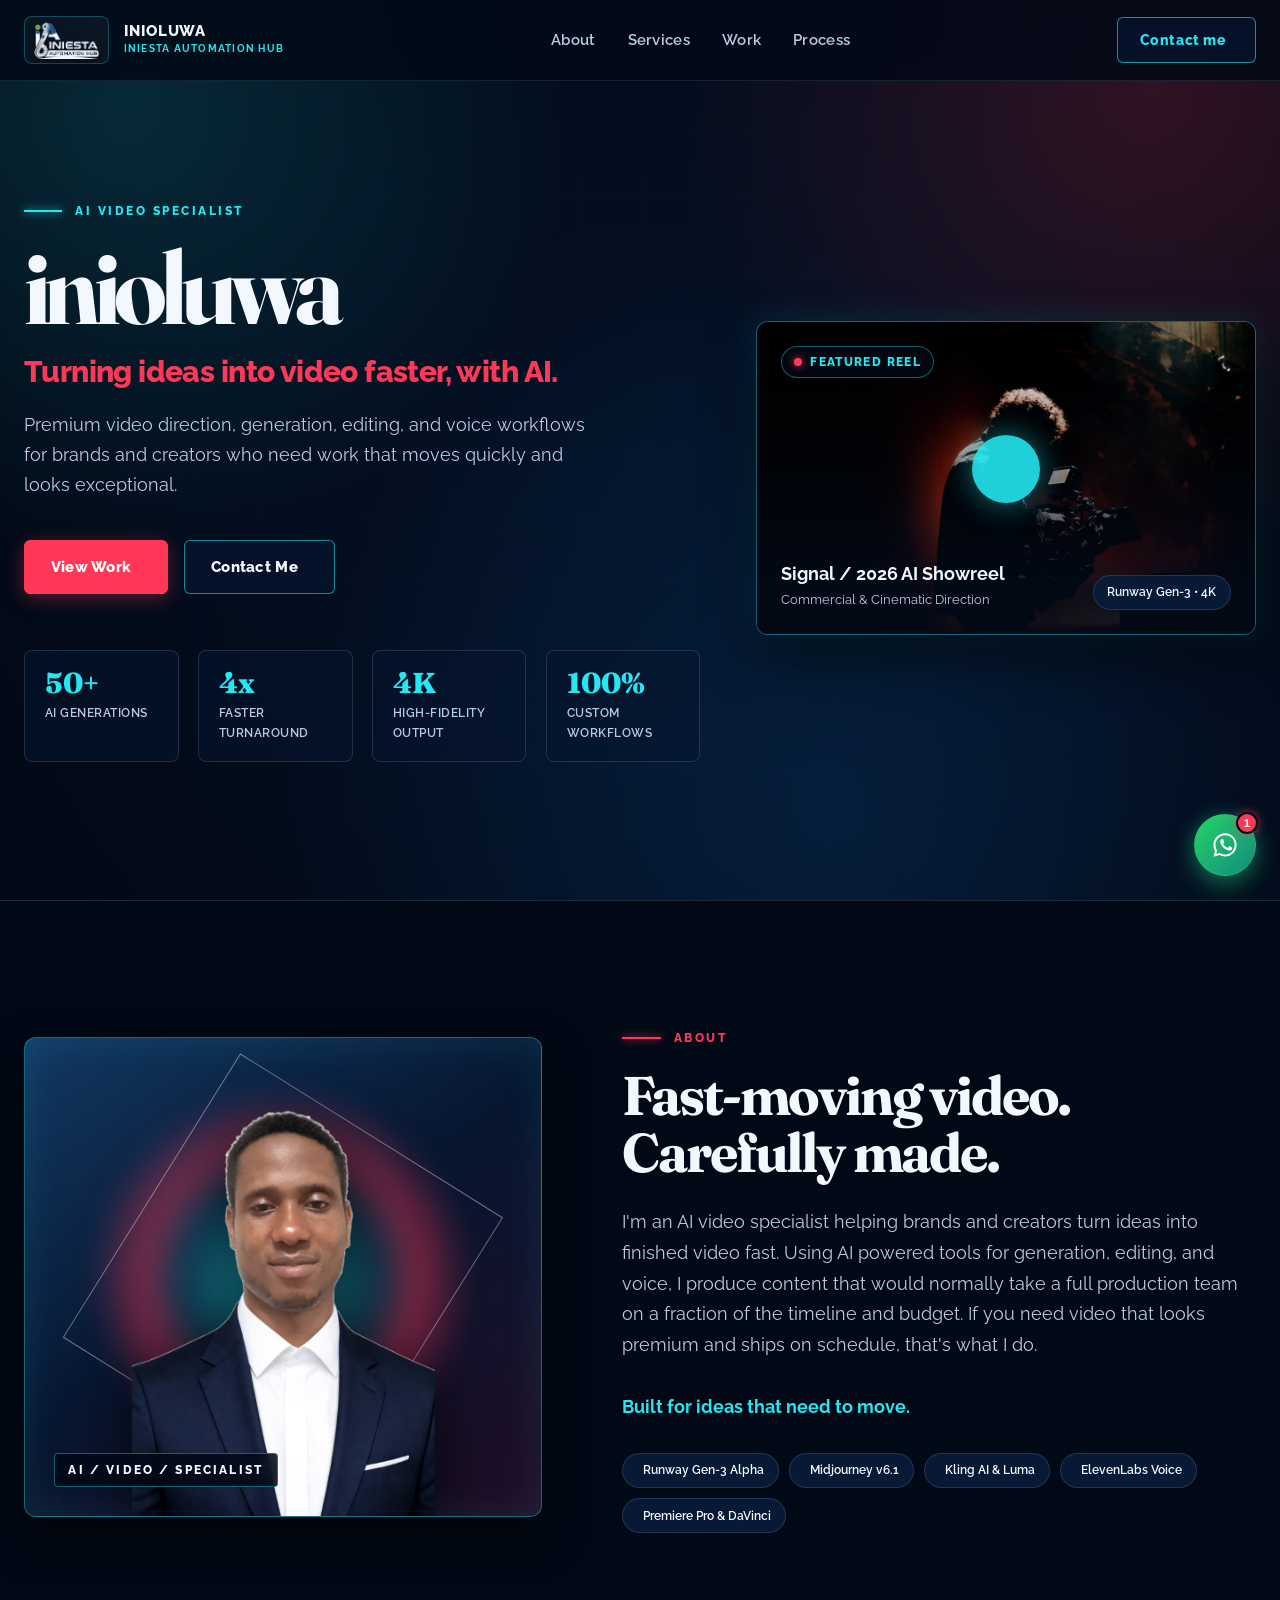
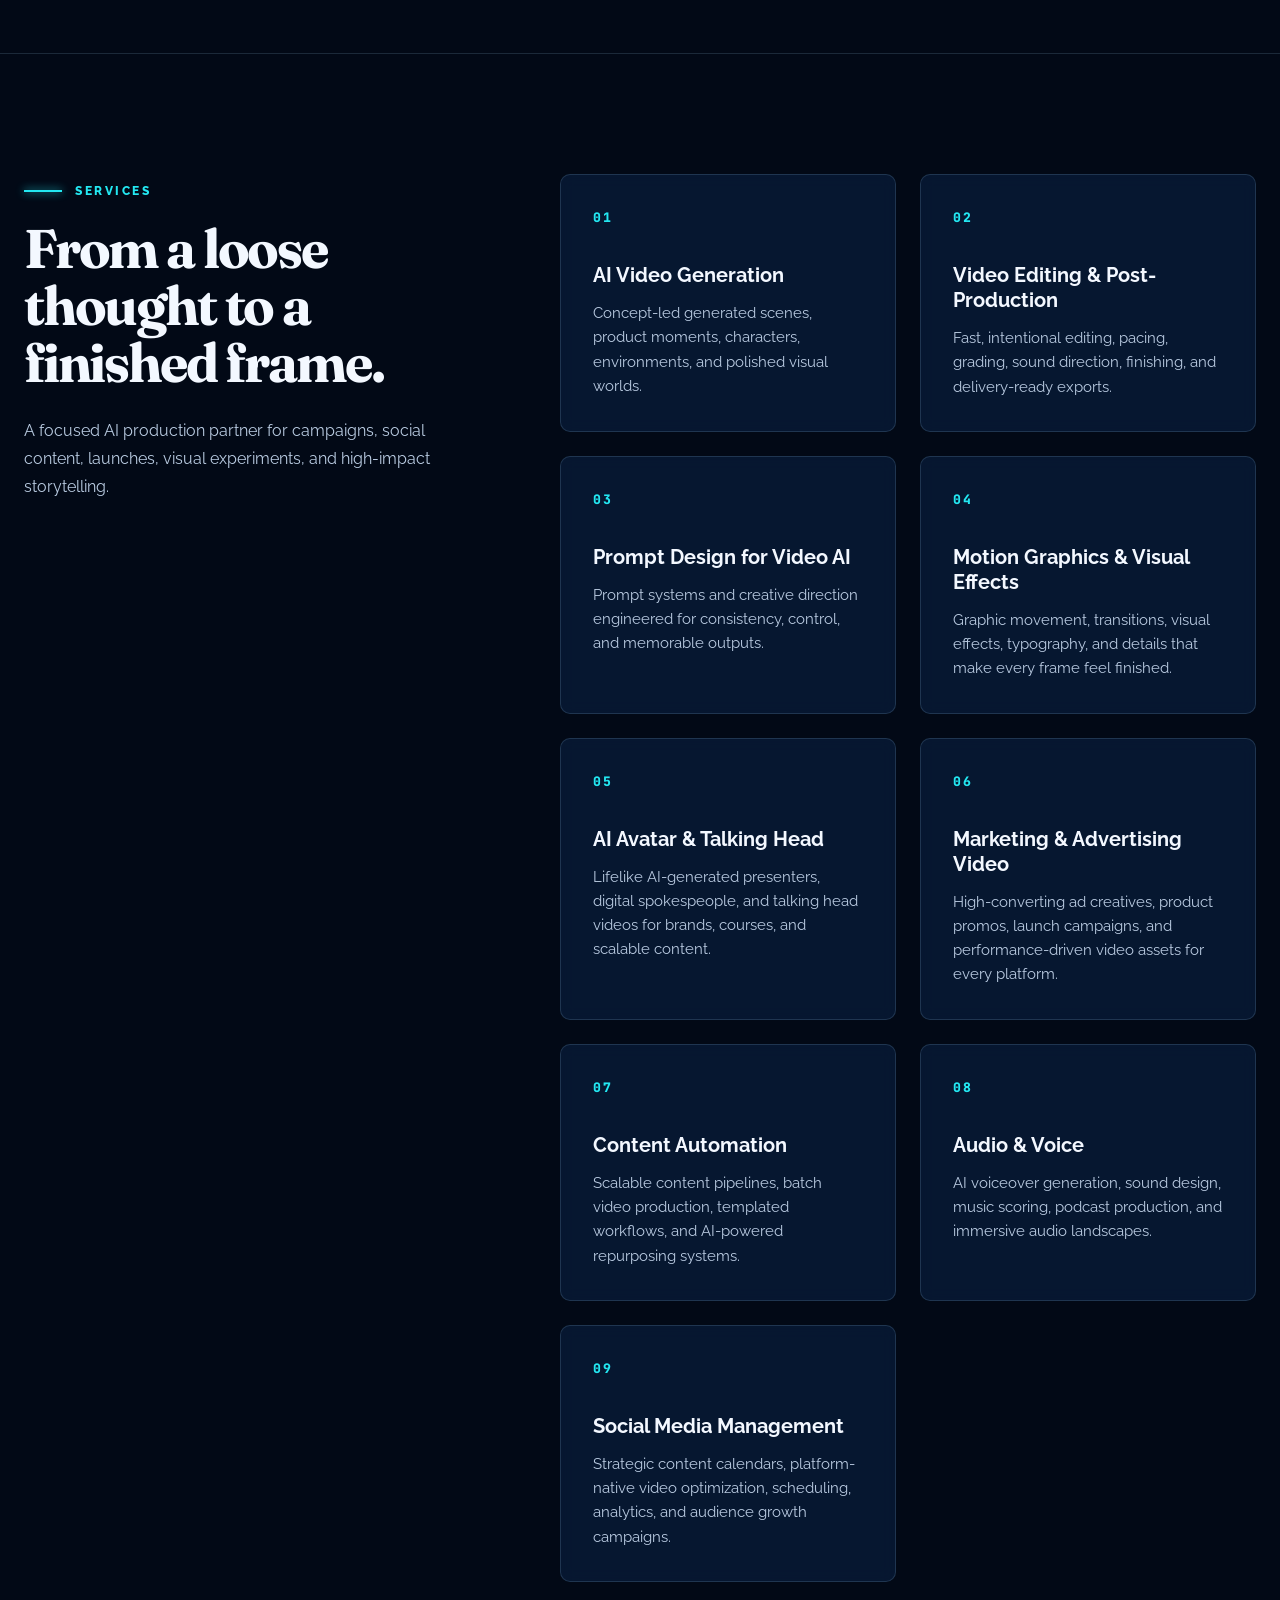
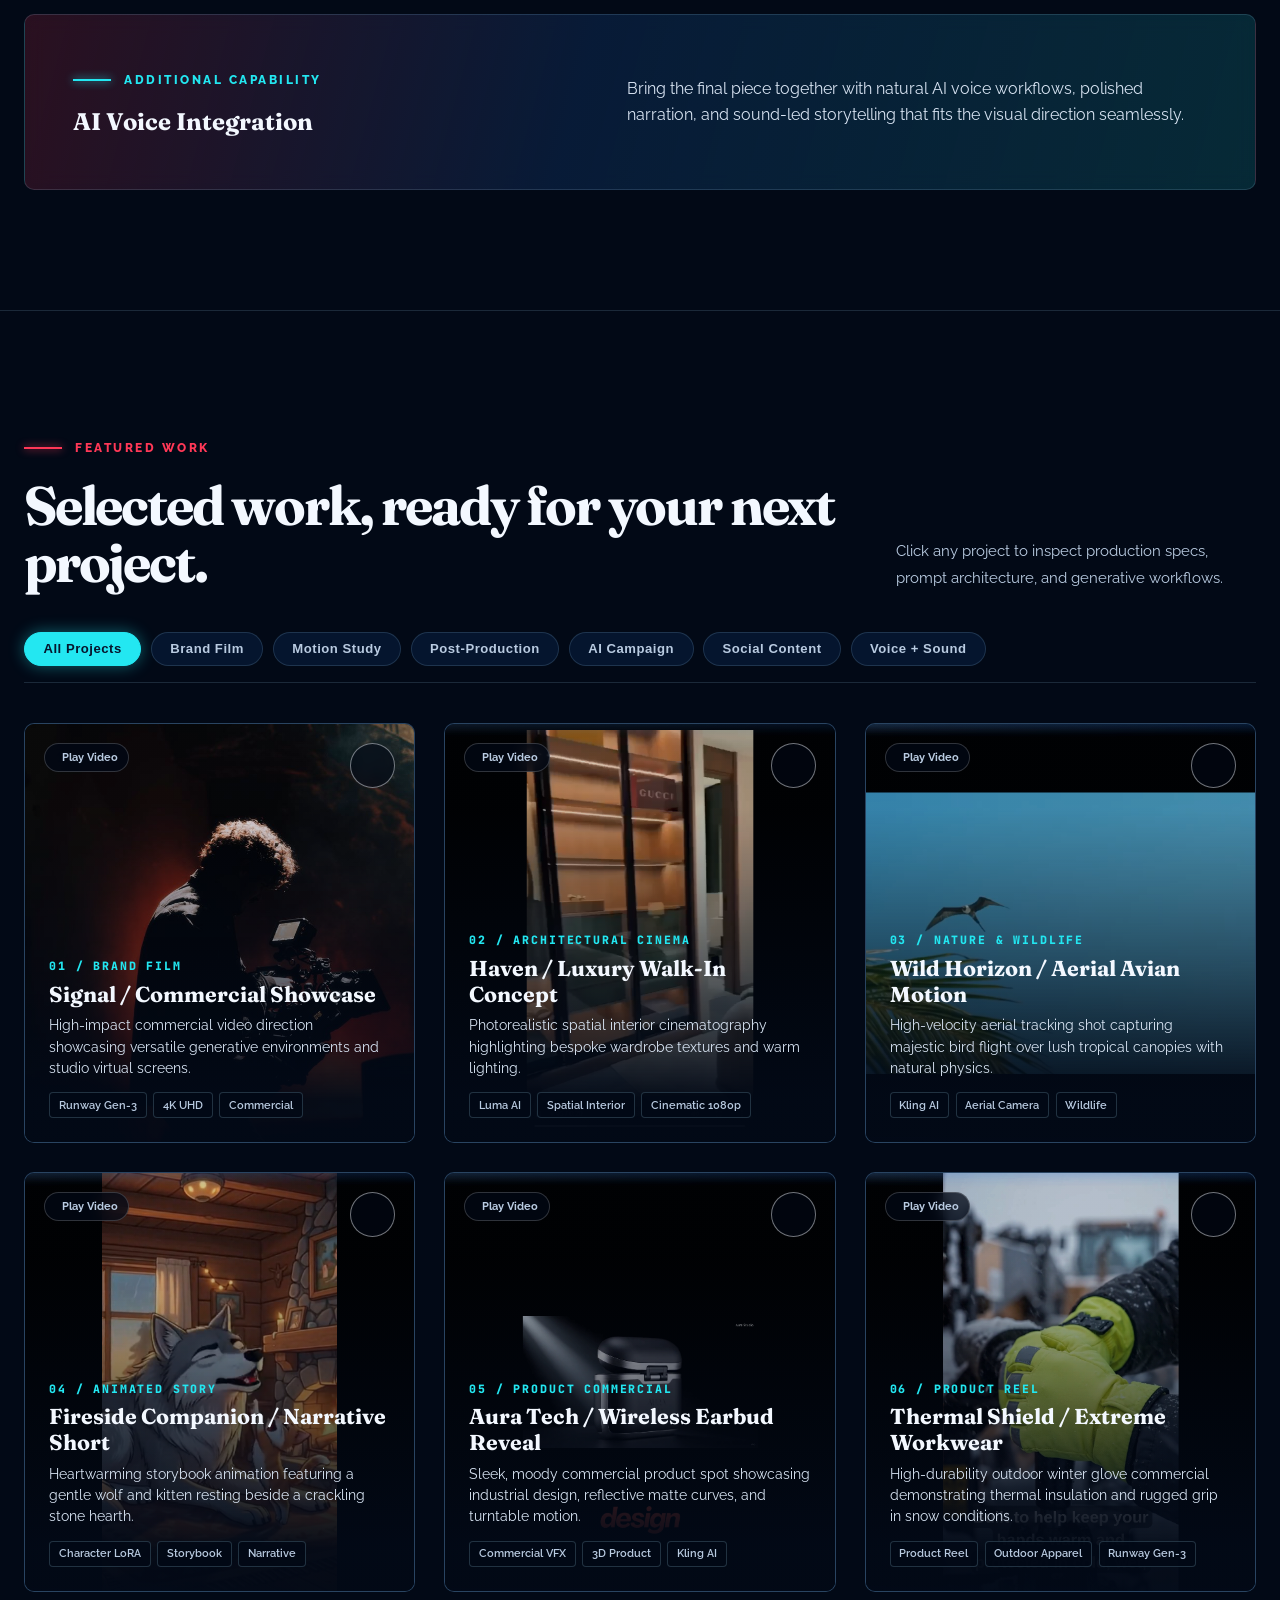
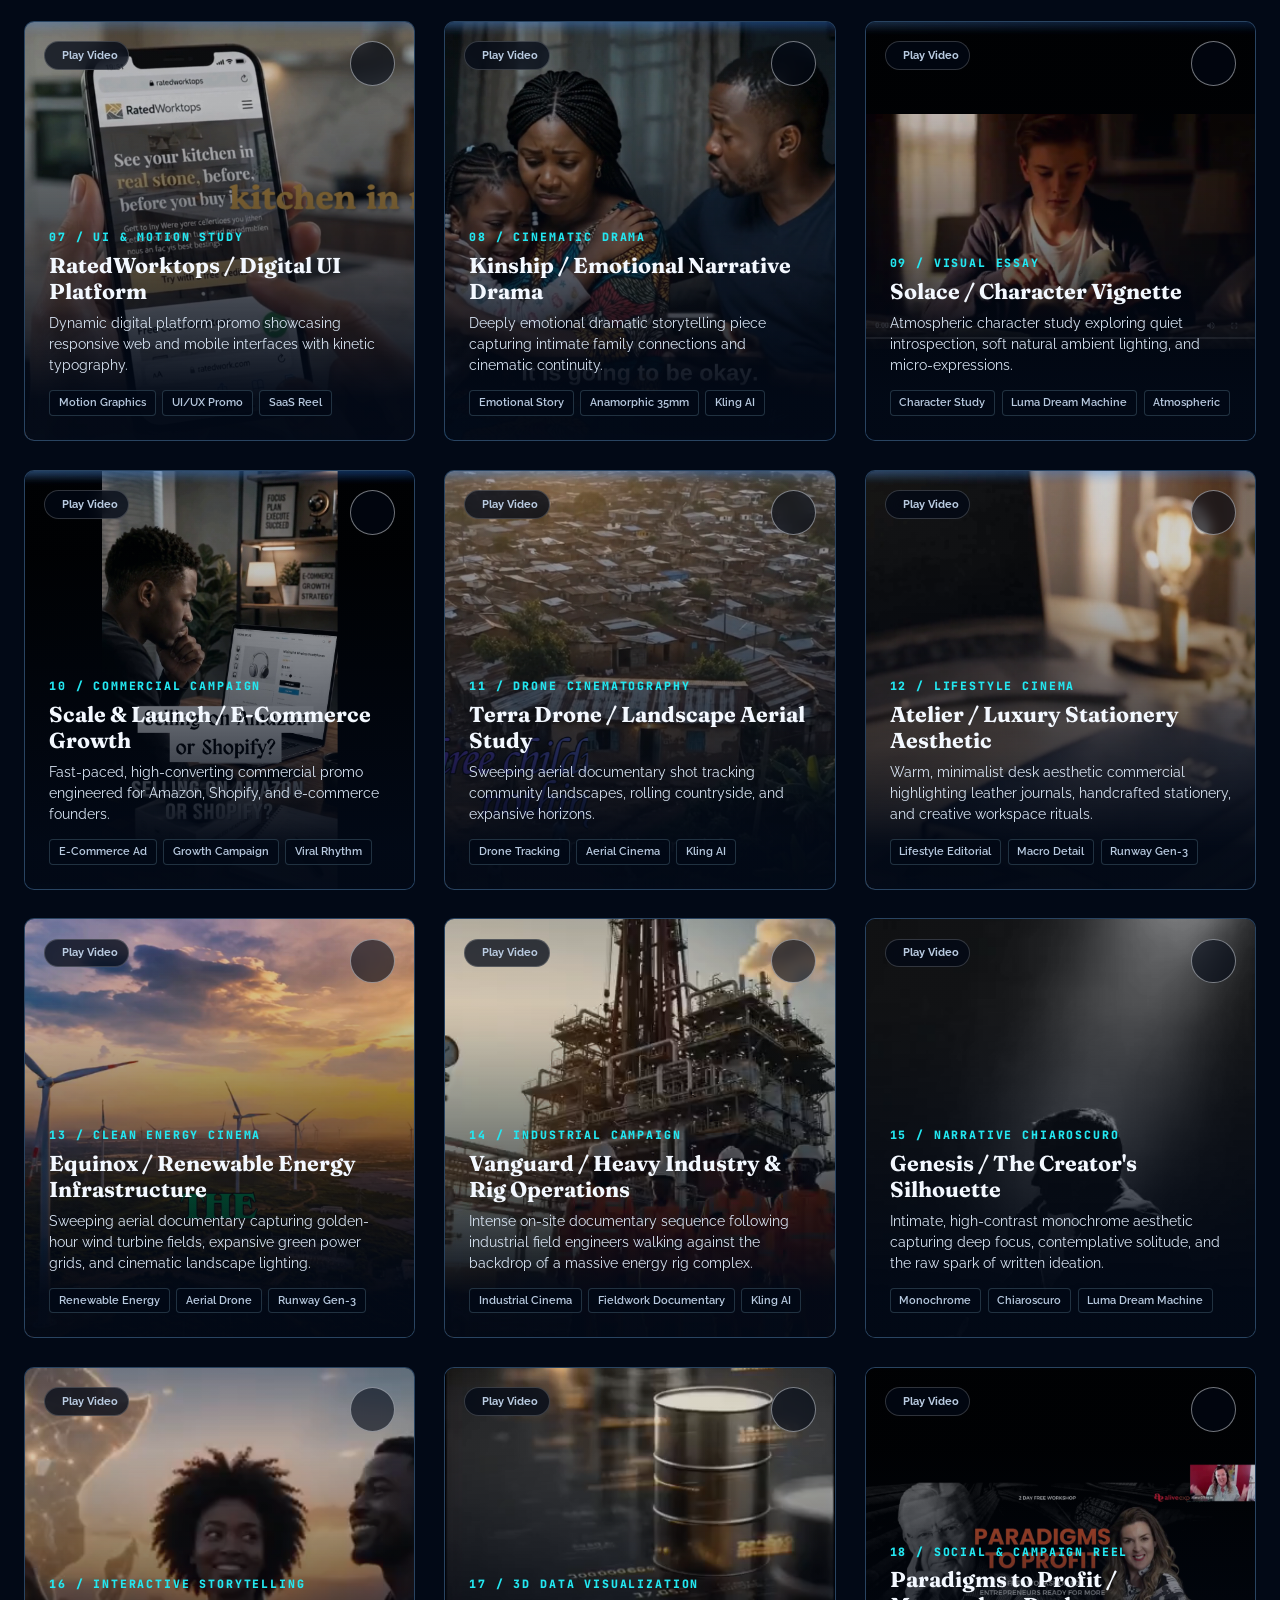
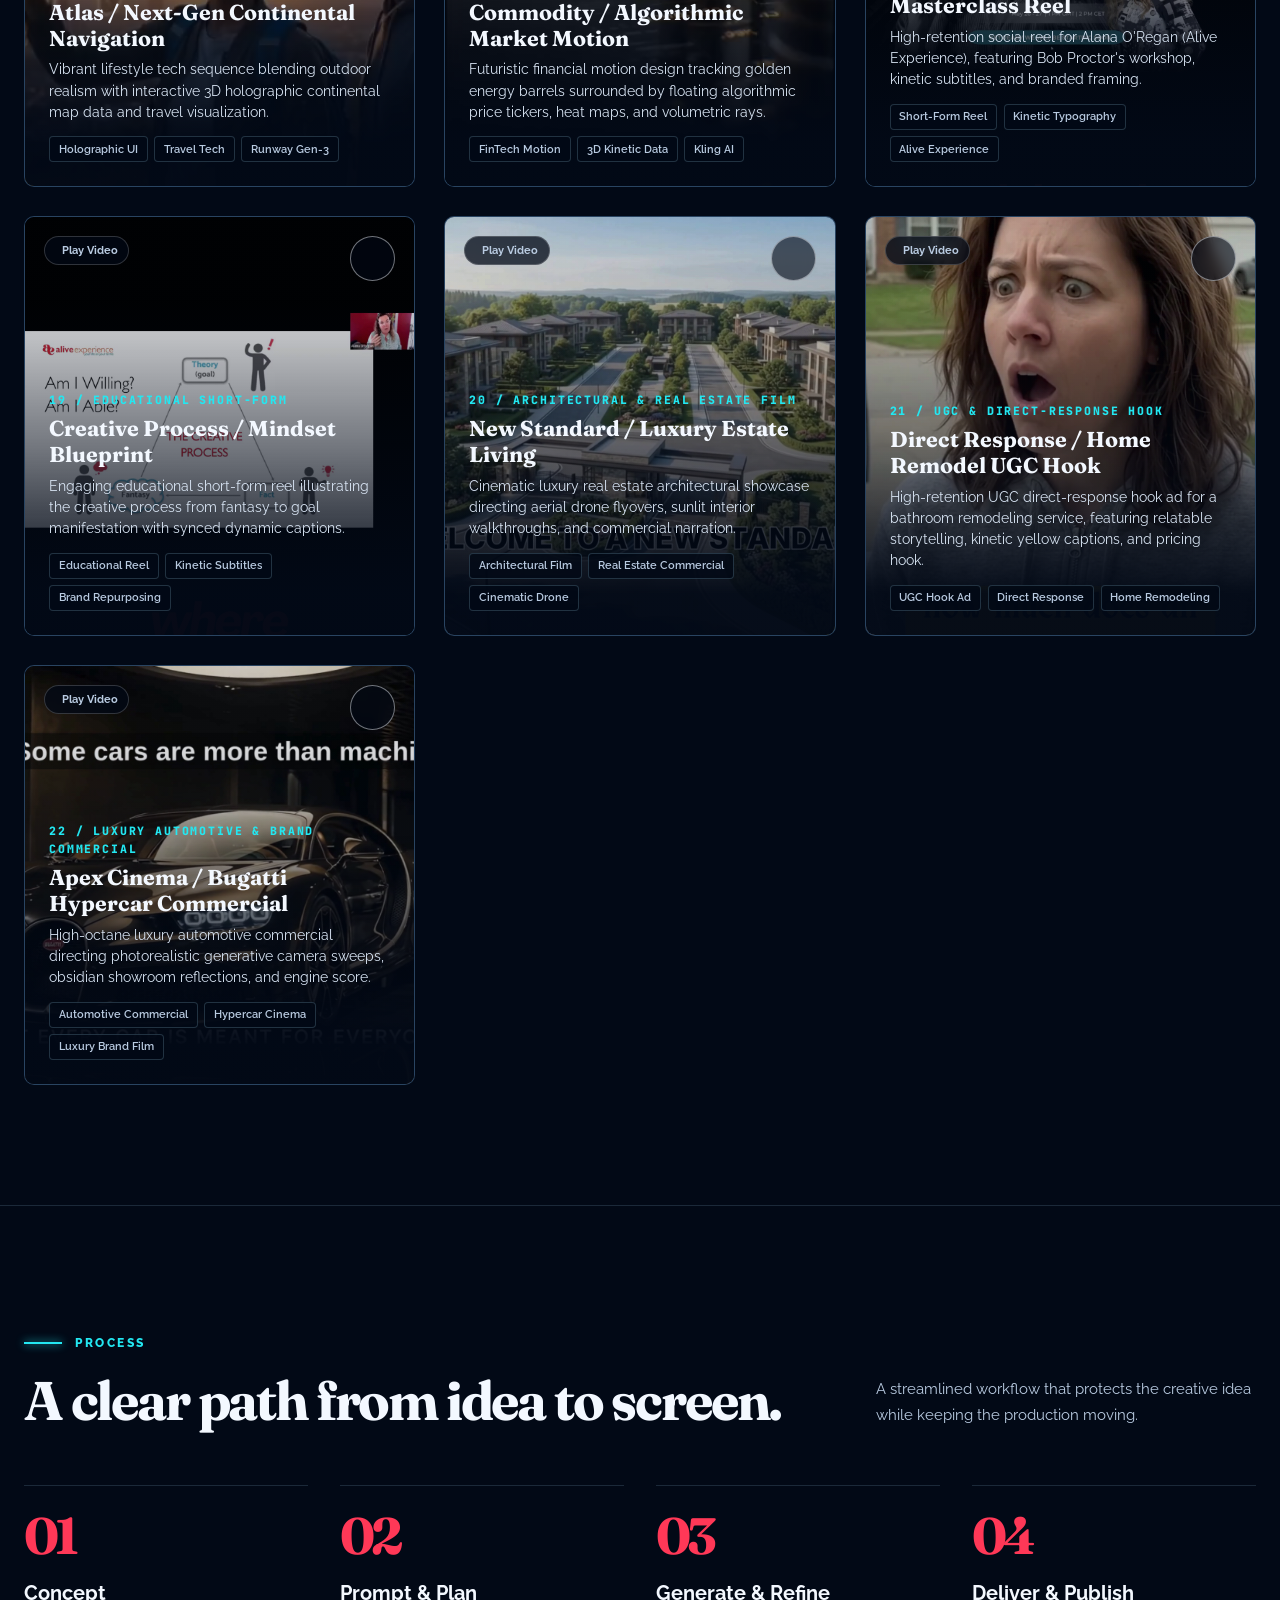
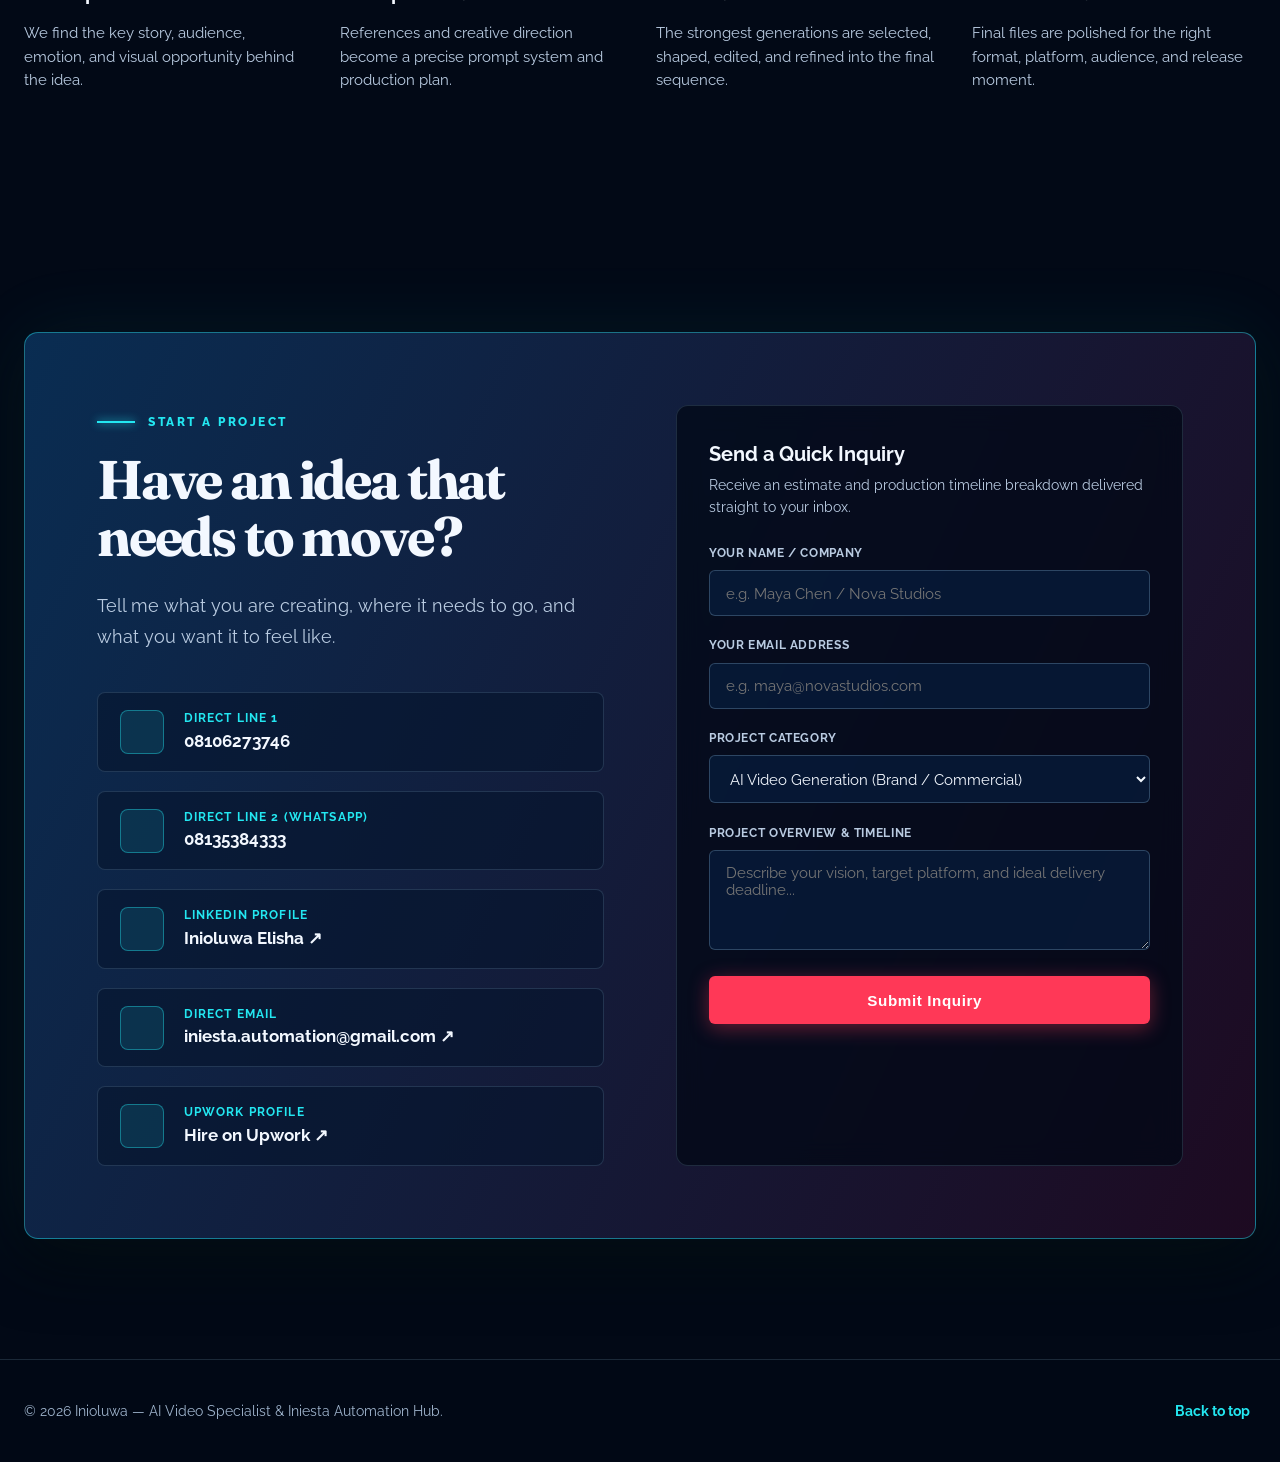
==== index.html @ bdbab6a9 "Add Project 22 Apex Cinema Bugatti hypercar commercial video and thumbnail" ====
<!DOCTYPE html>
<html lang="en">
<head>
  <meta charset="UTF-8">
  <meta name="viewport" content="width=device-width, initial-scale=1.0">
  
  <!-- SEO & Social Meta Tags -->
  <title>Inioluwa — AI Video Specialist | Iniesta Automation Hub</title>
  <meta name="description" content="Turning ideas into video faster, with AI. Premium video direction, generation, editing, and voice workflows for brands and creators.">
  <meta property="og:title" content="Inioluwa — AI Video Specialist">
  <meta property="og:description" content="Turning ideas into video faster, with AI. Premium video direction, generation, editing, and voice workflows.">
  <meta property="og:type" content="website">
  <meta property="og:url" content="https://inioluwa-portfolio-self.vercel.app/">
  <link rel="canonical" href="https://inioluwa-portfolio-self.vercel.app/">
  
  <!-- Fonts -->
  <link rel="preconnect" href="https://fonts.googleapis.com">
  <link rel="preconnect" href="https://fonts.gstatic.com" crossorigin>
  <link href="https://fonts.googleapis.com/css2?family=Fraunces:opsz,wght@9..144,600;9..144,700;9..144,900&family=Raleway:wght@400;500;600;700;800;900&family=JetBrains+Mono:wght@400;600;700&display=swap" rel="stylesheet">
  
  <!-- Lucide Icons -->
  <script src="https://cdn.jsdelivr.net/npm/lucide@0.263.0/dist/umd/lucide.min.js"></script>
  
  <!-- Core Stylesheet -->
  <link rel="stylesheet" href="css/style.css">
</head>
<body>
  <div class="app-wrapper">
    
    <!-- Top Navigation -->
    <header class="site-nav">
      <div class="site-width nav-container">
        <a class="brand-lockup" href="#top" aria-label="Inioluwa — Home">
          <div class="logo-wrapper">
            <img src="assets/logo_dark_mode.png" alt="Iniesta Automation Hub Logo" class="nav-logo-img">
          </div>
          <div class="brand-meta">
            <span class="brand-name">INIOLUWA</span>
            <span class="brand-badge">Iniesta Automation Hub</span>
          </div>
        </a>

        <!-- Desktop Links -->
        <nav class="nav-links-desktop" aria-label="Desktop Navigation">
          <a class="nav-link" href="#about">About</a>
          <a class="nav-link" href="#services">Services</a>
          <a class="nav-link" href="#work">Work</a>
          <a class="nav-link" href="#process">Process</a>
        </nav>

        <!-- Nav CTA & Mobile Menu Toggle -->
        <div class="nav-actions">
          <a class="nav-btn" href="#contact">
            <span>Contact me</span>
            <i data-lucide="arrow-right" class="w-4 h-4"></i>
          </a>
          <button class="mobile-menu-toggle" id="mobileMenuToggle" aria-label="Toggle navigation menu" aria-expanded="false">
            <i data-lucide="menu" class="w-5 h-5"></i>
          </button>
        </div>
      </div>
    </header>

    <!-- Mobile Navigation Drawer -->
    <div class="mobile-drawer" id="mobileDrawer">
      <a class="mobile-nav-link" href="#about">About <i data-lucide="chevron-right"></i></a>
      <a class="mobile-nav-link" href="#services">Services <i data-lucide="chevron-right"></i></a>
      <a class="mobile-nav-link" href="#work">Work <i data-lucide="chevron-right"></i></a>
      <a class="mobile-nav-link" href="#process">Process <i data-lucide="chevron-right"></i></a>
      <a class="cta-primary mt-4" href="#contact">Start a Project</a>
    </div>

    <!-- Main Content Area -->
    <main id="top">
      
      <!-- Hero Section -->
      <section class="hero site-width" aria-labelledby="hero-title">
        <div class="hero-grid">
          <div class="hero-copy">
            <p class="eyebrow hero-eyebrow reveal">AI VIDEO SPECIALIST</p>
            <h1 id="hero-title" class="display-font hero-title reveal delay-one">inioluwa</h1>
            <p class="hero-tagline reveal delay-one">Turning ideas into video faster, with AI.</p>
            <p class="hero-intro reveal delay-two">
              Premium video direction, generation, editing, and voice workflows for brands and creators who need work that moves quickly and looks exceptional.
            </p>
            
            <div class="hero-ctas reveal delay-two">
              <a class="cta-primary" href="#work">
                <span>View Work</span>
                <i data-lucide="play" class="w-4 h-4 fill-current"></i>
              </a>
              <a class="cta-secondary" href="#contact">
                <span>Contact Me</span>
                <i data-lucide="sparkles" class="w-4 h-4"></i>
              </a>
            </div>

            <!-- Stats Highlight Bar -->
            <div class="hero-stats-row reveal delay-three">
              <div class="stat-box">
                <div class="stat-number">50+</div>
                <div class="stat-label">AI Generations</div>
              </div>
              <div class="stat-box">
                <div class="stat-number">4x</div>
                <div class="stat-label">Faster Turnaround</div>
              </div>
              <div class="stat-box">
                <div class="stat-number">4K</div>
                <div class="stat-label">High-Fidelity Output</div>
              </div>
              <div class="stat-box">
                <div class="stat-number">100%</div>
                <div class="stat-label">Custom Workflows</div>
              </div>
            </div>
          </div>

          <!-- Hero Showreel Feature Preview -->
          <div class="hero-visual reveal delay-two">
            <div class="hero-showreel-card" id="heroShowreelTrigger" title="Click to play full AI Showreel">
              <video src="assets/videos/featured_reel.mp4" class="hero-showreel-thumb" autoplay loop muted playsinline poster="assets/projects/project-1.jpg"></video>
              <div class="hero-showreel-overlay">
                <div class="hero-reel-badge">
                  <span class="pulse-dot"></span>
                  <span>FEATURED REEL</span>
                </div>
                <div class="hero-play-trigger" aria-label="Play AI Showreel">
                  <i data-lucide="play" class="fill-current w-7 h-7 ml-1"></i>
                </div>
                <div class="hero-reel-info">
                  <div>
                    <div class="hero-reel-title">Signal / 2026 AI Showreel</div>
                    <div class="hero-reel-sub">Commercial & Cinematic Direction</div>
                  </div>
                  <span class="tool-badge">Runway Gen-3 • 4K</span>
                </div>
              </div>
            </div>
          </div>
        </div>
      </section>

      <!-- About Section -->
      <section id="about" class="top-line section-space">
        <div class="site-width about-grid">
          <div class="about-frame">
            <img src="assets/portrait_cutout.png?v=5" alt="Professional portrait of Inioluwa in navy suit" class="about-portrait">
            <span class="frame-stamp">AI / VIDEO / SPECIALIST</span>
          </div>
          <div>
            <p class="eyebrow text-[#ff3857]" style="color: var(--red);">ABOUT</p>
            <h2 class="display-font section-title">Fast-moving video. Carefully made.</h2>
            <p class="about-bio">
              I'm an AI video specialist helping brands and creators turn ideas into finished video fast. Using AI powered tools for generation, editing, and voice, I produce content that would normally take a full production team on a fraction of the timeline and budget. If you need video that looks premium and ships on schedule, that's what I do.
            </p>
            <p class="about-signoff">Built for ideas that need to move.</p>
            
            <div class="about-tags">
              <span class="tool-badge"><i data-lucide="check-circle" class="w-3.5 h-3.5 text-[#23e7f1]"></i> Runway Gen-3 Alpha</span>
              <span class="tool-badge"><i data-lucide="check-circle" class="w-3.5 h-3.5 text-[#23e7f1]"></i> Midjourney v6.1</span>
              <span class="tool-badge"><i data-lucide="check-circle" class="w-3.5 h-3.5 text-[#23e7f1]"></i> Kling AI & Luma</span>
              <span class="tool-badge"><i data-lucide="check-circle" class="w-3.5 h-3.5 text-[#23e7f1]"></i> ElevenLabs Voice</span>
              <span class="tool-badge"><i data-lucide="check-circle" class="w-3.5 h-3.5 text-[#23e7f1]"></i> Premiere Pro & DaVinci</span>
            </div>
          </div>
        </div>
      </section>

      <!-- Services Section -->
      <section id="services" class="top-line section-space">
        <div class="site-width">
          <div class="services-layout">
            <div>
              <p class="eyebrow" style="color: var(--cyan);">SERVICES</p>
              <h2 class="display-font section-title">From a loose thought to a finished frame.</h2>
              <p class="about-bio" style="font-size: 1rem;">
                A focused AI production partner for campaigns, social content, launches, visual experiments, and high-impact storytelling.
              </p>
            </div>
            
            <div class="services-grid">
              <article class="service-card">
                <p class="service-number">01</p>
                <h3 class="service-title">AI Video Generation</h3>
                <p class="service-copy">Concept-led generated scenes, product moments, characters, environments, and polished visual worlds.</p>
              </article>
              <article class="service-card">
                <p class="service-number">02</p>
                <h3 class="service-title">Video Editing &amp; Post-Production</h3>
                <p class="service-copy">Fast, intentional editing, pacing, grading, sound direction, finishing, and delivery-ready exports.</p>
              </article>
              <article class="service-card">
                <p class="service-number">03</p>
                <h3 class="service-title">Prompt Design for Video AI</h3>
                <p class="service-copy">Prompt systems and creative direction engineered for consistency, control, and memorable outputs.</p>
              </article>
              <article class="service-card">
                <p class="service-number">04</p>
                <h3 class="service-title">Motion Graphics &amp; Visual Effects</h3>
                <p class="service-copy">Graphic movement, transitions, visual effects, typography, and details that make every frame feel finished.</p>
              </article>
              <article class="service-card">
                <p class="service-number">05</p>
                <h3 class="service-title">AI Avatar &amp; Talking Head</h3>
                <p class="service-copy">Lifelike AI-generated presenters, digital spokespeople, and talking head videos for brands, courses, and scalable content.</p>
              </article>
              <article class="service-card">
                <p class="service-number">06</p>
                <h3 class="service-title">Marketing &amp; Advertising Video</h3>
                <p class="service-copy">High-converting ad creatives, product promos, launch campaigns, and performance-driven video assets for every platform.</p>
              </article>
              <article class="service-card">
                <p class="service-number">07</p>
                <h3 class="service-title">Content Automation</h3>
                <p class="service-copy">Scalable content pipelines, batch video production, templated workflows, and AI-powered repurposing systems.</p>
              </article>
              <article class="service-card">
                <p class="service-number">08</p>
                <h3 class="service-title">Audio &amp; Voice</h3>
                <p class="service-copy">AI voiceover generation, sound design, music scoring, podcast production, and immersive audio landscapes.</p>
              </article>
              <article class="service-card">
                <p class="service-number">09</p>
                <h3 class="service-title">Social Media Management</h3>
                <p class="service-copy">Strategic content calendars, platform-native video optimization, scheduling, analytics, and audience growth campaigns.</p>
              </article>
            </div>
          </div>

          <!-- Highlight Capability: AI Voice Integration -->
          <article class="voice-card">
            <div>
              <p class="eyebrow" style="color: var(--cyan);">ADDITIONAL CAPABILITY</p>
              <h3 class="display-font voice-title">AI Voice Integration</h3>
            </div>
            <p class="voice-copy">
              Bring the final piece together with natural AI voice workflows, polished narration, and sound-led storytelling that fits the visual direction seamlessly.
            </p>
          </article>
        </div>
      </section>

      <!-- Featured Work Section -->
      <section id="work" class="top-line section-space">
        <div class="site-width">
          <div class="work-header">
            <div>
              <p class="eyebrow" style="color: var(--red);">FEATURED WORK</p>
              <h2 class="display-font section-title">Selected work, ready for your next project.</h2>
            </div>
            <p class="about-bio" style="font-size: 0.95rem; margin-top: 0; max-width: 360px;">
              Click any project to inspect production specs, prompt architecture, and generative workflows.
            </p>
          </div>

          <!-- Category Filter Tabs -->
          <div class="work-filter-bar" role="tablist" aria-label="Project Categories">
            <button class="filter-btn active" data-filter="all">All Projects</button>
            <button class="filter-btn" data-filter="brand">Brand Film</button>
            <button class="filter-btn" data-filter="motion">Motion Study</button>
            <button class="filter-btn" data-filter="post">Post-Production</button>
            <button class="filter-btn" data-filter="campaign">AI Campaign</button>
            <button class="filter-btn" data-filter="social">Social Content</button>
            <button class="filter-btn" data-filter="voice">Voice + Sound</button>
          </div>

          <!-- Projects Grid (22 Live Productions) -->
          <div class="work-grid" id="workGrid">
            <!-- Project 1 -->
            <article class="work-card" data-id="1" data-category="brand">
              <img src="assets/projects/project-1.jpg" alt="Signal / Commercial Showcase" class="work-image" loading="lazy">
              <div class="work-overlay"></div>
              <div class="work-play-badge"><i data-lucide="play" class="w-3 h-3 fill-current"></i> Play Video</div>
              <span class="work-arrow"><i data-lucide="arrow-up-right"></i></span>
              <div class="work-content">
                <p class="work-kicker">01 / BRAND FILM</p>
                <h3 class="display-font work-title">Signal / Commercial Showcase</h3>
                <p class="work-copy">High-impact commercial video direction showcasing versatile generative environments and studio virtual screens.</p>
                <div class="work-pills">
                  <span class="work-pill">Runway Gen-3</span>
                  <span class="work-pill">4K UHD</span>
                  <span class="work-pill">Commercial</span>
                </div>
              </div>
            </article>

            <!-- Project 2 -->
            <article class="work-card" data-id="2" data-category="brand">
              <img src="assets/projects/thumb_3.png" alt="Haven / Luxury Walk-In Concept" class="work-image" loading="lazy">
              <div class="work-overlay"></div>
              <div class="work-play-badge"><i data-lucide="play" class="w-3 h-3 fill-current"></i> Play Video</div>
              <span class="work-arrow"><i data-lucide="arrow-up-right"></i></span>
              <div class="work-content">
                <p class="work-kicker">02 / ARCHITECTURAL CINEMA</p>
                <h3 class="display-font work-title">Haven / Luxury Walk-In Concept</h3>
                <p class="work-copy">Photorealistic spatial interior cinematography highlighting bespoke wardrobe textures and warm lighting.</p>
                <div class="work-pills">
                  <span class="work-pill">Luma AI</span>
                  <span class="work-pill">Spatial Interior</span>
                  <span class="work-pill">Cinematic 1080p</span>
                </div>
              </div>
            </article>

            <!-- Project 3 -->
            <article class="work-card" data-id="3" data-category="motion">
              <img src="assets/projects/thumb_4.png" alt="Wild Horizon / Aerial Avian Motion" class="work-image" loading="lazy">
              <div class="work-overlay"></div>
              <div class="work-play-badge"><i data-lucide="play" class="w-3 h-3 fill-current"></i> Play Video</div>
              <span class="work-arrow"><i data-lucide="arrow-up-right"></i></span>
              <div class="work-content">
                <p class="work-kicker">03 / NATURE &amp; WILDLIFE</p>
                <h3 class="display-font work-title">Wild Horizon / Aerial Avian Motion</h3>
                <p class="work-copy">High-velocity aerial tracking shot capturing majestic bird flight over lush tropical canopies with natural physics.</p>
                <div class="work-pills">
                  <span class="work-pill">Kling AI</span>
                  <span class="work-pill">Aerial Camera</span>
                  <span class="work-pill">Wildlife</span>
                </div>
              </div>
            </article>

            <!-- Project 4 -->
            <article class="work-card" data-id="4" data-category="campaign">
              <img src="assets/projects/thumb_5.png" alt="Fireside Companion / Narrative Short" class="work-image" loading="lazy">
              <div class="work-overlay"></div>
              <div class="work-play-badge"><i data-lucide="play" class="w-3 h-3 fill-current"></i> Play Video</div>
              <span class="work-arrow"><i data-lucide="arrow-up-right"></i></span>
              <div class="work-content">
                <p class="work-kicker">04 / ANIMATED STORY</p>
                <h3 class="display-font work-title">Fireside Companion / Narrative Short</h3>
                <p class="work-copy">Heartwarming storybook animation featuring a gentle wolf and kitten resting beside a crackling stone hearth.</p>
                <div class="work-pills">
                  <span class="work-pill">Character LoRA</span>
                  <span class="work-pill">Storybook</span>
                  <span class="work-pill">Narrative</span>
                </div>
              </div>
            </article>

            <!-- Project 5 -->
            <article class="work-card" data-id="5" data-category="brand">
              <img src="assets/projects/thumb_7.png" alt="Aura Tech / Wireless Earbud Reveal" class="work-image" loading="lazy">
              <div class="work-overlay"></div>
              <div class="work-play-badge"><i data-lucide="play" class="w-3 h-3 fill-current"></i> Play Video</div>
              <span class="work-arrow"><i data-lucide="arrow-up-right"></i></span>
              <div class="work-content">
                <p class="work-kicker">05 / PRODUCT COMMERCIAL</p>
                <h3 class="display-font work-title">Aura Tech / Wireless Earbud Reveal</h3>
                <p class="work-copy">Sleek, moody commercial product spot showcasing industrial design, reflective matte curves, and turntable motion.</p>
                <div class="work-pills">
                  <span class="work-pill">Commercial VFX</span>
                  <span class="work-pill">3D Product</span>
                  <span class="work-pill">Kling AI</span>
                </div>
              </div>
            </article>

            <!-- Project 6 -->
            <article class="work-card" data-id="6" data-category="social">
              <img src="assets/projects/thumb_b1.png" alt="Thermal Shield / Extreme Workwear" class="work-image" loading="lazy">
              <div class="work-overlay"></div>
              <div class="work-play-badge"><i data-lucide="play" class="w-3 h-3 fill-current"></i> Play Video</div>
              <span class="work-arrow"><i data-lucide="arrow-up-right"></i></span>
              <div class="work-content">
                <p class="work-kicker">06 / PRODUCT REEL</p>
                <h3 class="display-font work-title">Thermal Shield / Extreme Workwear</h3>
                <p class="work-copy">High-durability outdoor winter glove commercial demonstrating thermal insulation and rugged grip in snow conditions.</p>
                <div class="work-pills">
                  <span class="work-pill">Product Reel</span>
                  <span class="work-pill">Outdoor Apparel</span>
                  <span class="work-pill">Runway Gen-3</span>
                </div>
              </div>
            </article>

            <!-- Project 7 -->
            <article class="work-card" data-id="7" data-category="motion">
              <img src="assets/projects/thumb_b2.png" alt="RatedWorktops / Digital UI Platform" class="work-image" loading="lazy">
              <div class="work-overlay"></div>
              <div class="work-play-badge"><i data-lucide="play" class="w-3 h-3 fill-current"></i> Play Video</div>
              <span class="work-arrow"><i data-lucide="arrow-up-right"></i></span>
              <div class="work-content">
                <p class="work-kicker">07 / UI &amp; MOTION STUDY</p>
                <h3 class="display-font work-title">RatedWorktops / Digital UI Platform</h3>
                <p class="work-copy">Dynamic digital platform promo showcasing responsive web and mobile interfaces with kinetic typography.</p>
                <div class="work-pills">
                  <span class="work-pill">Motion Graphics</span>
                  <span class="work-pill">UI/UX Promo</span>
                  <span class="work-pill">SaaS Reel</span>
                </div>
              </div>
            </article>

            <!-- Project 8 -->
            <article class="work-card" data-id="8" data-category="campaign">
              <img src="assets/projects/thumb_b3.png" alt="Kinship / Emotional Narrative Drama" class="work-image" loading="lazy">
              <div class="work-overlay"></div>
              <div class="work-play-badge"><i data-lucide="play" class="w-3 h-3 fill-current"></i> Play Video</div>
              <span class="work-arrow"><i data-lucide="arrow-up-right"></i></span>
              <div class="work-content">
                <p class="work-kicker">08 / CINEMATIC DRAMA</p>
                <h3 class="display-font work-title">Kinship / Emotional Narrative Drama</h3>
                <p class="work-copy">Deeply emotional dramatic storytelling piece capturing intimate family connections and cinematic continuity.</p>
                <div class="work-pills">
                  <span class="work-pill">Emotional Story</span>
                  <span class="work-pill">Anamorphic 35mm</span>
                  <span class="work-pill">Kling AI</span>
                </div>
              </div>
            </article>

            <!-- Project 9 -->
            <article class="work-card" data-id="9" data-category="campaign">
              <img src="assets/projects/thumb_b4.png" alt="Solace / Character Vignette" class="work-image" loading="lazy">
              <div class="work-overlay"></div>
              <div class="work-play-badge"><i data-lucide="play" class="w-3 h-3 fill-current"></i> Play Video</div>
              <span class="work-arrow"><i data-lucide="arrow-up-right"></i></span>
              <div class="work-content">
                <p class="work-kicker">09 / VISUAL ESSAY</p>
                <h3 class="display-font work-title">Solace / Character Vignette</h3>
                <p class="work-copy">Atmospheric character study exploring quiet introspection, soft natural ambient lighting, and micro-expressions.</p>
                <div class="work-pills">
                  <span class="work-pill">Character Study</span>
                  <span class="work-pill">Luma Dream Machine</span>
                  <span class="work-pill">Atmospheric</span>
                </div>
              </div>
            </article>

            <!-- Project 10 -->
            <article class="work-card" data-id="10" data-category="social">
              <img src="assets/projects/thumb_b5.png" alt="Scale &amp; Launch / E-Commerce Growth" class="work-image" loading="lazy">
              <div class="work-overlay"></div>
              <div class="work-play-badge"><i data-lucide="play" class="w-3 h-3 fill-current"></i> Play Video</div>
              <span class="work-arrow"><i data-lucide="arrow-up-right"></i></span>
              <div class="work-content">
                <p class="work-kicker">10 / COMMERCIAL CAMPAIGN</p>
                <h3 class="display-font work-title">Scale &amp; Launch / E-Commerce Growth</h3>
                <p class="work-copy">Fast-paced, high-converting commercial promo engineered for Amazon, Shopify, and e-commerce founders.</p>
                <div class="work-pills">
                  <span class="work-pill">E-Commerce Ad</span>
                  <span class="work-pill">Growth Campaign</span>
                  <span class="work-pill">Viral Rhythm</span>
                </div>
              </div>
            </article>

            <!-- Project 11 -->
            <article class="work-card" data-id="11" data-category="motion">
              <img src="assets/projects/thumb_b6.png" alt="Terra Drone / Landscape Aerial Study" class="work-image" loading="lazy">
              <div class="work-overlay"></div>
              <div class="work-play-badge"><i data-lucide="play" class="w-3 h-3 fill-current"></i> Play Video</div>
              <span class="work-arrow"><i data-lucide="arrow-up-right"></i></span>
              <div class="work-content">
                <p class="work-kicker">11 / DRONE CINEMATOGRAPHY</p>
                <h3 class="display-font work-title">Terra Drone / Landscape Aerial Study</h3>
                <p class="work-copy">Sweeping aerial documentary shot tracking community landscapes, rolling countryside, and expansive horizons.</p>
                <div class="work-pills">
                  <span class="work-pill">Drone Tracking</span>
                  <span class="work-pill">Aerial Cinema</span>
                  <span class="work-pill">Kling AI</span>
                </div>
              </div>
            </article>

            <!-- Project 12 -->
            <article class="work-card" data-id="12" data-category="social">
              <img src="assets/projects/thumb_b7.png" alt="Atelier / Luxury Stationery Aesthetic" class="work-image" loading="lazy">
              <div class="work-overlay"></div>
              <div class="work-play-badge"><i data-lucide="play" class="w-3 h-3 fill-current"></i> Play Video</div>
              <span class="work-arrow"><i data-lucide="arrow-up-right"></i></span>
              <div class="work-content">
                <p class="work-kicker">12 / LIFESTYLE CINEMA</p>
                <h3 class="display-font work-title">Atelier / Luxury Stationery Aesthetic</h3>
                <p class="work-copy">Warm, minimalist desk aesthetic commercial highlighting leather journals, handcrafted stationery, and creative workspace rituals.</p>
                <div class="work-pills">
                  <span class="work-pill">Lifestyle Editorial</span>
                  <span class="work-pill">Macro Detail</span>
                  <span class="work-pill">Runway Gen-3</span>
                </div>
              </div>
            </article>

            <!-- Project 13 -->
            <article class="work-card" data-id="13" data-category="brand">
              <img src="assets/projects/thumb_c1.png" alt="Equinox / Renewable Energy Infrastructure" class="work-image" loading="lazy">
              <div class="work-overlay"></div>
              <div class="work-play-badge"><i data-lucide="play" class="w-3 h-3 fill-current"></i> Play Video</div>
              <span class="work-arrow"><i data-lucide="arrow-up-right"></i></span>
              <div class="work-content">
                <p class="work-kicker">13 / CLEAN ENERGY CINEMA</p>
                <h3 class="display-font work-title">Equinox / Renewable Energy Infrastructure</h3>
                <p class="work-copy">Sweeping aerial documentary capturing golden-hour wind turbine fields, expansive green power grids, and cinematic landscape lighting.</p>
                <div class="work-pills">
                  <span class="work-pill">Renewable Energy</span>
                  <span class="work-pill">Aerial Drone</span>
                  <span class="work-pill">Runway Gen-3</span>
                </div>
              </div>
            </article>

            <!-- Project 14 -->
            <article class="work-card" data-id="14" data-category="campaign">
              <img src="assets/projects/thumb_c2.png" alt="Vanguard / Heavy Industry &amp; Rig Operations" class="work-image" loading="lazy">
              <div class="work-overlay"></div>
              <div class="work-play-badge"><i data-lucide="play" class="w-3 h-3 fill-current"></i> Play Video</div>
              <span class="work-arrow"><i data-lucide="arrow-up-right"></i></span>
              <div class="work-content">
                <p class="work-kicker">14 / INDUSTRIAL CAMPAIGN</p>
                <h3 class="display-font work-title">Vanguard / Heavy Industry &amp; Rig Operations</h3>
                <p class="work-copy">Intense on-site documentary sequence following industrial field engineers walking against the backdrop of a massive energy rig complex.</p>
                <div class="work-pills">
                  <span class="work-pill">Industrial Cinema</span>
                  <span class="work-pill">Fieldwork Documentary</span>
                  <span class="work-pill">Kling AI</span>
                </div>
              </div>
            </article>

            <!-- Project 15 -->
            <article class="work-card" data-id="15" data-category="brand">
              <img src="assets/projects/thumb_c3.png" alt="Genesis / The Creator's Silhouette" class="work-image" loading="lazy">
              <div class="work-overlay"></div>
              <div class="work-play-badge"><i data-lucide="play" class="w-3 h-3 fill-current"></i> Play Video</div>
              <span class="work-arrow"><i data-lucide="arrow-up-right"></i></span>
              <div class="work-content">
                <p class="work-kicker">15 / NARRATIVE CHIAROSCURO</p>
                <h3 class="display-font work-title">Genesis / The Creator's Silhouette</h3>
                <p class="work-copy">Intimate, high-contrast monochrome aesthetic capturing deep focus, contemplative solitude, and the raw spark of written ideation.</p>
                <div class="work-pills">
                  <span class="work-pill">Monochrome</span>
                  <span class="work-pill">Chiaroscuro</span>
                  <span class="work-pill">Luma Dream Machine</span>
                </div>
              </div>
            </article>

            <!-- Project 16 -->
            <article class="work-card" data-id="16" data-category="social">
              <img src="assets/projects/thumb_c4.png" alt="Atlas / Next-Gen Continental Navigation" class="work-image" loading="lazy">
              <div class="work-overlay"></div>
              <div class="work-play-badge"><i data-lucide="play" class="w-3 h-3 fill-current"></i> Play Video</div>
              <span class="work-arrow"><i data-lucide="arrow-up-right"></i></span>
              <div class="work-content">
                <p class="work-kicker">16 / INTERACTIVE STORYTELLING</p>
                <h3 class="display-font work-title">Atlas / Next-Gen Continental Navigation</h3>
                <p class="work-copy">Vibrant lifestyle tech sequence blending outdoor realism with interactive 3D holographic continental map data and travel visualization.</p>
                <div class="work-pills">
                  <span class="work-pill">Holographic UI</span>
                  <span class="work-pill">Travel Tech</span>
                  <span class="work-pill">Runway Gen-3</span>
                </div>
              </div>
            </article>

            <!-- Project 17 -->
            <article class="work-card" data-id="17" data-category="motion">
              <img src="assets/projects/thumb_c5.png" alt="Commodity / Algorithmic Market Motion" class="work-image" loading="lazy">
              <div class="work-overlay"></div>
              <div class="work-play-badge"><i data-lucide="play" class="w-3 h-3 fill-current"></i> Play Video</div>
              <span class="work-arrow"><i data-lucide="arrow-up-right"></i></span>
              <div class="work-content">
                <p class="work-kicker">17 / 3D DATA VISUALIZATION</p>
                <h3 class="display-font work-title">Commodity / Algorithmic Market Motion</h3>
                <p class="work-copy">Futuristic financial motion design tracking golden energy barrels surrounded by floating algorithmic price tickers, heat maps, and volumetric rays.</p>
                <div class="work-pills">
                  <span class="work-pill">FinTech Motion</span>
                  <span class="work-pill">3D Kinetic Data</span>
                  <span class="work-pill">Kling AI</span>
                </div>
              </div>
            </article>

            <!-- Project 18 -->
            <article class="work-card" data-id="18" data-category="social">
              <img src="assets/projects/thumb_d1.png" alt="Paradigms to Profit / Masterclass Reel" class="work-image" loading="lazy">
              <div class="work-overlay"></div>
              <div class="work-play-badge"><i data-lucide="play" class="w-3 h-3 fill-current"></i> Play Video</div>
              <span class="work-arrow"><i data-lucide="arrow-up-right"></i></span>
              <div class="work-content">
                <p class="work-kicker">18 / SOCIAL &amp; CAMPAIGN REEL</p>
                <h3 class="display-font work-title">Paradigms to Profit / Masterclass Reel</h3>
                <p class="work-copy">High-retention social reel for Alana O'Regan (Alive Experience), featuring Bob Proctor's workshop, kinetic subtitles, and branded framing.</p>
                <div class="work-pills">
                  <span class="work-pill">Short-Form Reel</span>
                  <span class="work-pill">Kinetic Typography</span>
                  <span class="work-pill">Alive Experience</span>
                </div>
              </div>
            </article>

            <!-- Project 19 -->
            <article class="work-card" data-id="19" data-category="social">
              <img src="assets/projects/thumb_d2.png" alt="Creative Process / Mindset Blueprint" class="work-image" loading="lazy">
              <div class="work-overlay"></div>
              <div class="work-play-badge"><i data-lucide="play" class="w-3 h-3 fill-current"></i> Play Video</div>
              <span class="work-arrow"><i data-lucide="arrow-up-right"></i></span>
              <div class="work-content">
                <p class="work-kicker">19 / EDUCATIONAL SHORT-FORM</p>
                <h3 class="display-font work-title">Creative Process / Mindset Blueprint</h3>
                <p class="work-copy">Engaging educational short-form reel illustrating the creative process from fantasy to goal manifestation with synced dynamic captions.</p>
                <div class="work-pills">
                  <span class="work-pill">Educational Reel</span>
                  <span class="work-pill">Kinetic Subtitles</span>
                  <span class="work-pill">Brand Repurposing</span>
                </div>
              </div>
            </article>

            <!-- Project 20 -->
            <article class="work-card" data-id="20" data-category="brand">
              <img src="assets/projects/thumb_d3.png" alt="New Standard / Luxury Estate Living" class="work-image" loading="lazy">
              <div class="work-overlay"></div>
              <div class="work-play-badge"><i data-lucide="play" class="w-3 h-3 fill-current"></i> Play Video</div>
              <span class="work-arrow"><i data-lucide="arrow-up-right"></i></span>
              <div class="work-content">
                <p class="work-kicker">20 / ARCHITECTURAL &amp; REAL ESTATE FILM</p>
                <h3 class="display-font work-title">New Standard / Luxury Estate Living</h3>
                <p class="work-copy">Cinematic luxury real estate architectural showcase directing aerial drone flyovers, sunlit interior walkthroughs, and commercial narration.</p>
                <div class="work-pills">
                  <span class="work-pill">Architectural Film</span>
                  <span class="work-pill">Real Estate Commercial</span>
                  <span class="work-pill">Cinematic Drone</span>
                </div>
              </div>
            </article>

            <!-- Project 21 -->
            <article class="work-card" data-id="21" data-category="social">
              <img src="assets/projects/thumb_d4.png" alt="Direct Response / Home Remodel UGC Hook" class="work-image" loading="lazy">
              <div class="work-overlay"></div>
              <div class="work-play-badge"><i data-lucide="play" class="w-3 h-3 fill-current"></i> Play Video</div>
              <span class="work-arrow"><i data-lucide="arrow-up-right"></i></span>
              <div class="work-content">
                <p class="work-kicker">21 / UGC &amp; DIRECT-RESPONSE HOOK</p>
                <h3 class="display-font work-title">Direct Response / Home Remodel UGC Hook</h3>
                <p class="work-copy">High-retention UGC direct-response hook ad for a bathroom remodeling service, featuring relatable storytelling, kinetic yellow captions, and pricing hook.</p>
                <div class="work-pills">
                  <span class="work-pill">UGC Hook Ad</span>
                  <span class="work-pill">Direct Response</span>
                  <span class="work-pill">Home Remodeling</span>
                </div>
              </div>
            </article>

            <!-- Project 22 -->
            <article class="work-card" data-id="22" data-category="brand">
              <img src="assets/projects/thumb_d5.png" alt="Apex Cinema / Bugatti Hypercar Commercial" class="work-image" loading="lazy">
              <div class="work-overlay"></div>
              <div class="work-play-badge"><i data-lucide="play" class="w-3 h-3 fill-current"></i> Play Video</div>
              <span class="work-arrow"><i data-lucide="arrow-up-right"></i></span>
              <div class="work-content">
                <p class="work-kicker">22 / LUXURY AUTOMOTIVE &amp; BRAND COMMERCIAL</p>
                <h3 class="display-font work-title">Apex Cinema / Bugatti Hypercar Commercial</h3>
                <p class="work-copy">High-octane luxury automotive commercial directing photorealistic generative camera sweeps, obsidian showroom reflections, and engine score.</p>
                <div class="work-pills">
                  <span class="work-pill">Automotive Commercial</span>
                  <span class="work-pill">Hypercar Cinema</span>
                  <span class="work-pill">Luxury Brand Film</span>
                </div>
              </div>
            </article>
          </div>
        </div>
      </section>

      <!-- Process Section -->
      <section id="process" class="top-line section-space">
        <div class="site-width">
          <p class="eyebrow" style="color: var(--cyan);">PROCESS</p>
          <div class="work-header" style="margin-bottom: 0;">
            <h2 class="display-font section-title">A clear path from idea to screen.</h2>
            <p class="about-bio" style="font-size: 0.95rem; margin-top: 0; max-width: 380px;">
              A streamlined workflow that protects the creative idea while keeping the production moving.
            </p>
          </div>

          <div class="process-steps-grid">
            <article class="process-step">
              <p class="step-number">01</p>
              <h3 class="step-title">Concept</h3>
              <p class="step-copy">We find the key story, audience, emotion, and visual opportunity behind the idea.</p>
            </article>
            <article class="process-step">
              <p class="step-number">02</p>
              <h3 class="step-title">Prompt &amp; Plan</h3>
              <p class="step-copy">References and creative direction become a precise prompt system and production plan.</p>
            </article>
            <article class="process-step">
              <p class="step-number">03</p>
              <h3 class="step-title">Generate &amp; Refine</h3>
              <p class="step-copy">The strongest generations are selected, shaped, edited, and refined into the final sequence.</p>
            </article>
            <article class="process-step">
              <p class="step-number">04</p>
              <h3 class="step-title">Deliver &amp; Publish</h3>
              <p class="step-copy">Final files are polished for the right format, platform, audience, and release moment.</p>
            </article>
          </div>
        </div>
      </section>

      <!-- Contact / Start a Project Section -->
      <section id="contact" class="section-space">
        <div class="site-width">
          <div class="contact-panel">
            <div class="contact-layout">
              <div>
                <p class="eyebrow" style="color: var(--cyan);">START A PROJECT</p>
                <h2 class="display-font section-title">Have an idea that needs to move?</h2>
                <p class="about-bio">
                  Tell me what you are creating, where it needs to go, and what you want it to feel like.
                </p>

                <div class="contact-links-row">
                  <a href="tel:08106273746" class="contact-channel-card">
                    <div class="channel-icon">
                      <i data-lucide="phone"></i>
                    </div>
                    <div>
                      <div class="channel-label">Direct Line 1</div>
                      <div class="channel-val">08106273746</div>
                    </div>
                  </a>

                  <a href="tel:08135384333" class="contact-channel-card">
                    <div class="channel-icon">
                      <i data-lucide="phone-call"></i>
                    </div>
                    <div>
                      <div class="channel-label">Direct Line 2 (WhatsApp)</div>
                      <div class="channel-val">08135384333</div>
                    </div>
                  </a>

                  <a href="https://www.linkedin.com/in/inioluwa-elisha-2726a6247/" target="_blank" rel="noopener noreferrer" class="contact-channel-card">
                    <div class="channel-icon">
                      <i data-lucide="linkedin"></i>
                    </div>
                    <div>
                      <div class="channel-label">LinkedIn Profile</div>
                      <div class="channel-val">Inioluwa Elisha ↗</div>
                    </div>
                  </a>

                  <a href="mailto:iniesta.automation@gmail.com" class="contact-channel-card">
                    <div class="channel-icon">
                      <i data-lucide="mail"></i>
                    </div>
                    <div>
                      <div class="channel-label">Direct Email</div>
                      <div class="channel-val">iniesta.automation@gmail.com ↗</div>
                    </div>
                  </a>

                  <a href="https://www.upwork.com/freelancers/~01050dd7c24906844a" target="_blank" rel="noopener noreferrer" class="contact-channel-card">
                    <div class="channel-icon">
                      <i data-lucide="briefcase"></i>
                    </div>
                    <div>
                      <div class="channel-label">Upwork Profile</div>
                      <div class="channel-val">Hire on Upwork ↗</div>
                    </div>
                  </a>
                </div>
              </div>

              <!-- Quick Inquiry Form -->
              <div class="inquiry-form-card">
                <h3 class="form-title">Send a Quick Inquiry</h3>
                <p class="form-subtitle">Receive an estimate and production timeline breakdown delivered straight to your inbox.</p>
                
                <form id="projectInquiryForm" action="https://formsubmit.co/iniesta.automation@gmail.com" method="POST">
                  <!-- FormSubmit.co email routing configuration -->
                  <input type="hidden" name="_subject" id="formSubject" value="New AI Video Inquiry from Portfolio">
                  <input type="hidden" name="_captcha" value="false">
                  <input type="hidden" name="_template" value="box">
                  <input type="hidden" name="_replyto" id="formReplyTo" value="">
                  <input type="text" name="_honey" style="display:none">

                  <div class="form-group">
                    <label class="form-label" for="inquiryName">Your Name / Company</label>
                    <input type="text" id="inquiryName" name="name" class="form-input" placeholder="e.g. Maya Chen / Nova Studios" required>
                  </div>

                  <div class="form-group">
                    <label class="form-label" for="inquiryEmail">Your Email Address</label>
                    <input type="email" id="inquiryEmail" name="email" class="form-input" placeholder="e.g. maya@novastudios.com" required>
                  </div>

                  <div class="form-group">
                    <label class="form-label" for="inquiryProjectType">Project Category</label>
                    <select id="inquiryProjectType" name="project_category" class="form-select">
                      <option value="AI Video Generation (Brand / Commercial)">AI Video Generation (Brand / Commercial)</option>
                      <option value="Video Editing & Post-Production">Video Editing &amp; Post-Production</option>
                      <option value="Prompt Design for Video AI">Prompt Design for Video AI</option>
                      <option value="Motion Graphics & VFX">Motion Graphics &amp; VFX</option>
                      <option value="AI Avatar & Talking Head">AI Avatar &amp; Talking Head</option>
                      <option value="Marketing & Advertising Video">Marketing &amp; Advertising Video</option>
                      <option value="Content Automation">Content Automation</option>
                      <option value="Audio & Voice">Audio &amp; Voice</option>
                      <option value="Social Media Management">Social Media Management</option>
                    </select>
                  </div>

                  <div class="form-group">
                    <label class="form-label" for="inquiryMessage">Project Overview &amp; Timeline</label>
                    <textarea id="inquiryMessage" name="message" class="form-textarea" placeholder="Describe your vision, target platform, and ideal delivery deadline..." required></textarea>
                  </div>

                  <button type="submit" id="inquirySubmitBtn" class="form-submit-btn">
                    <span>Submit Inquiry</span>
                    <i data-lucide="send" class="w-4 h-4"></i>
                  </button>

                  <div id="inquiryStatusMsg" class="form-status-msg"></div>
                </form>
              </div>
            </div>
          </div>
        </div>
      </section>

    </main>

    <!-- Footer -->
    <footer class="site-footer">
      <div class="site-width footer-inner">
        <p>© 2026 Inioluwa — AI Video Specialist &amp; Iniesta Automation Hub.</p>
        <a class="back-to-top" href="#top">
          <span>Back to top</span>
          <i data-lucide="arrow-up" class="w-4 h-4"></i>
        </a>
      </div>
    </footer>

  </div>

  <!-- Project Inspection Lightbox Modal -->
  <div class="project-modal" id="projectModal" role="dialog" aria-modal="true" aria-labelledby="modalTitle">
    <div class="modal-content">
      <button class="modal-close-btn" id="modalCloseBtn" aria-label="Close modal">
        <i data-lucide="x" class="w-5 h-5"></i>
      </button>

      <div class="modal-media-frame">
        <video id="modalVideo" class="modal-media-video" controls playsinline style="display: none; width: 100%; height: 100%; object-fit: contain; background: #000;"></video>
        <img src="" alt="" id="modalMedia" class="modal-media-img">
      </div>

      <div class="modal-body">
        <div class="modal-kicker" id="modalKicker"></div>
        <h3 class="display-font modal-title" id="modalTitle"></h3>
        <p class="modal-desc" id="modalDesc"></p>

        <div class="modal-specs-grid" id="modalSpecs"></div>

        <div class="modal-prompt-box">
          <div class="modal-prompt-label">Prompt Engineering Formula</div>
          <div class="modal-prompt-text" id="modalPrompt"></div>
        </div>

        <div style="margin-top: 1.5rem;">
          <div class="modal-prompt-label" style="margin-bottom: 0.6rem;">Production Tools Used</div>
          <div class="about-tags" id="modalTools"></div>
        </div>

        <div class="modal-actions">
          <button class="cta-primary" id="modalInquireBtn">
            <span>Inquire About Similar Project</span>
            <i data-lucide="arrow-right" class="w-4 h-4"></i>
          </button>
        </div>
      </div>
    </div>
  </div>

  <!-- WhatsApp Chatbot Floating Widget -->
  <div class="wa-chatbot-wrapper" id="waChatbotWrapper">
    <!-- Chat Window -->
    <div class="wa-chat-window" id="waChatWindow" role="region" aria-label="WhatsApp Chat Assistant">
      <div class="wa-chat-header">
        <div class="wa-header-avatar-group">
          <div class="wa-avatar-ring">
            <img src="assets/portrait_cutout.png" alt="Inioluwa" class="wa-avatar-img">
            <span class="wa-online-dot" aria-hidden="true"></span>
          </div>
          <div class="wa-header-info">
            <div class="wa-header-name">Inioluwa <span class="wa-verified-badge" title="Verified Specialist">✓</span></div>
            <div class="wa-header-status">
              <span class="wa-status-text">AI Video Specialist • Typically replies in 5m</span>
            </div>
          </div>
        </div>
        <button class="wa-close-btn" id="waCloseBtn" aria-label="Close WhatsApp chat">
          <i data-lucide="x" class="w-4 h-4"></i>
        </button>
      </div>

      <!-- Chat Messages Scroll Area -->
      <div class="wa-chat-body" id="waChatBody">
        <div class="wa-chat-timestamp">Today</div>

        <!-- Greeting Bubble -->
        <div class="wa-bubble bot">
          <div class="wa-bubble-content">
            <p>Hey there! 👋 Welcome to <strong>Iniesta Automation Hub</strong>.</p>
            <p style="margin-top: 6px;">I'm Inioluwa's interactive AI assistant. Are you looking to direct a cinematic brand film, scale UGC video ads, or generate custom AI visuals?</p>
          </div>
          <span class="wa-bubble-time">Just now</span>
        </div>

        <!-- Interactive Quick Prompts -->
        <div class="wa-quick-replies" id="waQuickReplies">
          <button class="wa-chip" data-intent="brand">🎬 Brand Film / Commercial</button>
          <button class="wa-chip" data-intent="ugc">⚡ UGC Hook &amp; Video Ads</button>
          <button class="wa-chip" data-intent="avatar">🤖 AI Avatars &amp; Talking Heads</button>
          <button class="wa-chip" data-intent="quote">💰 Get Custom Quote &amp; Timeline</button>
          <button class="wa-chip" data-intent="direct">💬 Chat Directly on WhatsApp</button>
        </div>
      </div>

      <!-- Chat Footer Input -->
      <form class="wa-chat-footer" id="waChatFooter">
        <div class="wa-input-wrapper">
          <input 
            type="text" 
            id="waChatInput" 
            class="wa-chat-input" 
            placeholder="Type your project idea or question..." 
            autocomplete="off"
            aria-label="WhatsApp chat input"
          />
        </div>
        <button type="submit" class="wa-send-btn" id="waSendBtn" aria-label="Send to WhatsApp">
          <i data-lucide="send" class="w-4 h-4"></i>
        </button>
      </form>
    </div>

    <!-- Floating Launcher Button -->
    <button class="wa-launcher-btn" id="waLauncherBtn" aria-label="Open WhatsApp Chat" aria-expanded="false">
      <!-- Unread Notification Badge -->
      <span class="wa-unread-badge" id="waUnreadBadge">1</span>
      
      <!-- WhatsApp Brand Icon (SVG) -->
      <svg class="wa-launcher-icon" viewBox="0 0 24 24" width="28" height="28" fill="currentColor">
        <path d="M12.04 2C6.58 2 2.13 6.45 2.13 11.91C2.13 13.66 2.59 15.36 3.45 16.86L2.05 22L7.3 20.62C8.75 21.41 10.38 21.83 12.04 21.83C17.5 21.83 21.95 17.38 21.95 11.92C21.95 9.27 20.92 6.78 19.05 4.91C17.18 3.03 14.69 2 12.04 2M12.05 3.67C14.25 3.67 16.31 4.53 17.87 6.09C19.42 7.65 20.28 9.72 20.28 11.92C20.28 16.46 16.58 20.15 12.04 20.15C10.56 20.15 9.11 19.76 7.85 19.02L7.55 18.84L4.44 19.66L5.27 16.63L5.07 16.31C4.24 14.99 3.81 13.47 3.81 11.91C3.81 7.37 7.5 3.67 12.05 3.67M9.53 7.03C9.36 7.03 9.08 7.09 8.84 7.35C8.61 7.61 7.94 8.23 7.94 9.5C7.94 10.77 8.86 12 9 12.18C9.13 12.35 10.8 14.93 13.36 16.03C15.5 16.95 15.93 16.76 16.39 16.72C16.85 16.68 17.89 16.11 18.11 15.5C18.33 14.88 18.33 14.36 18.26 14.25C18.2 14.13 18.03 14.07 17.77 13.94C17.51 13.82 16.24 13.19 16 13.11C15.77 13.02 15.6 12.98 15.43 13.23C15.26 13.49 14.77 14.07 14.62 14.25C14.47 14.42 14.33 14.44 14.07 14.31C13.81 14.19 12.98 13.91 12 13.04C11.24 12.36 10.72 11.53 10.57 11.27C10.43 11.01 10.55 10.87 10.68 10.74C10.8 10.62 10.94 10.43 11.08 10.28C11.22 10.13 11.27 10.02 11.36 9.84C11.44 9.67 11.4 9.52 11.34 9.4C11.28 9.27 10.78 8.04 10.57 7.54C10.37 7.06 10.16 7.12 10 7.12C9.86 7.11 9.69 7.03 9.53 7.03Z"/>
      </svg>
      <i data-lucide="x" class="wa-launcher-close-icon w-6 h-6"></i>

      <span class="wa-launcher-tooltip">Chat on WhatsApp</span>
    </button>
  </div>

  <!-- Main Interactive Script -->
  <script src="js/main.js"></script>
</body>
</html>
---- css/style.css ----
/* ==========================================================================
   INIOLUWA — AI VIDEO SPECIALIST & INIESTA AUTOMATION HUB
   Design System & Premium Aesthetics
   ========================================================================== */

:root {
  --navy: #06152d;
  --midnight: #020916;
  --panel: #0b1f3d;
  --panel-hover: #0e2b50;
  --panel-card: rgba(8, 28, 57, 0.78);
  --cyan: #23e7f1;
  --cyan-glow: rgba(35, 231, 241, 0.35);
  --red: #ff3857;
  --red-glow: rgba(255, 56, 87, 0.35);
  --mist: #b9cbe1;
  --white: #f3f8ff;
  --line: rgba(159, 212, 241, 0.16);
  --line-strong: rgba(35, 231, 241, 0.4);
  --font-display: 'Fraunces', Georgia, serif;
  --font-body: 'Raleway', -apple-system, BlinkMacSystemFont, sans-serif;
  --font-mono: 'JetBrains Mono', monospace, monospace;
  --ease-out-expo: cubic-bezier(0.16, 1, 0.3, 1);
  --ease-spring: cubic-bezier(0.34, 1.56, 0.64, 1);
}

*, *::before, *::after {
  box-sizing: border-box;
  margin: 0;
  padding: 0;
}

html {
  scroll-behavior: smooth;
  font-size: 16px;
  color-scheme: dark;
}

body {
  width: 100%;
  overflow-x: hidden;
  color: var(--white);
  font-family: var(--font-body);
  background: var(--midnight);
  line-height: 1.6;
  -webkit-font-smoothing: antialiased;
  -moz-osx-font-smoothing: grayscale;
  position: relative;
}

/* Background Atmospheric Gradients */
body::before {
  content: "";
  position: fixed;
  z-index: -2;
  inset: 0;
  pointer-events: none;
  background:
    radial-gradient(circle at 10% 12%, rgba(35, 231, 241, 0.14), transparent 28rem),
    radial-gradient(circle at 90% 10%, rgba(255, 56, 87, 0.18), transparent 30rem),
    radial-gradient(circle at 50% 50%, rgba(12, 63, 119, 0.15), transparent 45rem),
    radial-gradient(circle at 65% 90%, rgba(12, 63, 119, 0.35), transparent 35rem),
    #020916;
}

/* Tech Grid Texture Overlay */
body::after {
  content: "";
  position: fixed;
  z-index: -1;
  inset: 0;
  pointer-events: none;
  opacity: 0.35;
  background-image:
    linear-gradient(rgba(159, 212, 241, 0.04) 1px, transparent 1px),
    linear-gradient(90deg, rgba(159, 212, 241, 0.04) 1px, transparent 1px);
  background-size: 4rem 4rem;
  mask-image: radial-gradient(ellipse at center, black 40%, transparent 85%);
  -webkit-mask-image: radial-gradient(ellipse at center, black 40%, transparent 85%);
}

/* Typography Helpers */
.display-font { font-family: var(--font-display); }
.mono-font { font-family: var(--font-mono); }
.muted { color: var(--mist); }

/* Layout Containers */
.app-wrapper {
  width: 100%;
  overflow: hidden;
  position: relative;
}

.site-width {
  width: min(100% - 3rem, 1260px);
  margin: 0 auto;
}

.section-space {
  padding: 7.5rem 0;
  position: relative;
}

.top-line {
  border-top: 1px solid var(--line);
}

/* ==========================================================================
   Navigation Bar
   ========================================================================== */
.site-nav {
  position: fixed;
  top: 0;
  left: 0;
  right: 0;
  z-index: 100;
  background: rgba(2, 9, 22, 0.82);
  backdrop-filter: blur(20px);
  -webkit-backdrop-filter: blur(20px);
  border-bottom: 1px solid rgba(159, 212, 241, 0.12);
  transition: all 0.3s ease;
}

.site-nav.scrolled {
  background: rgba(2, 9, 22, 0.94);
  border-bottom-color: rgba(35, 231, 241, 0.25);
  box-shadow: 0 10px 30px rgba(0, 0, 0, 0.5);
}

.nav-container {
  display: flex;
  height: 80px;
  align-items: center;
  justify-content: space-between;
}

.brand-lockup {
  display: flex;
  align-items: center;
  gap: 0.9rem;
  text-decoration: none;
  color: var(--white);
  transition: transform 0.2s ease;
}

.brand-lockup:hover {
  transform: translateY(-1px);
}

.logo-wrapper {
  height: 48px;
  display: flex;
  align-items: center;
  padding: 4px 8px;
  background: rgba(255, 255, 255, 0.04);
  border: 1px solid rgba(35, 231, 241, 0.28);
  border-radius: 8px;
  transition: border-color 0.25s ease, box-shadow 0.25s ease;
}

.logo-wrapper:hover {
  border-color: var(--cyan);
  box-shadow: 0 0 16px rgba(35, 231, 241, 0.25);
}

.nav-logo-img {
  height: 38px;
  width: auto;
  object-fit: contain;
  filter: drop-shadow(0 2px 4px rgba(0,0,0,0.5));
}

.brand-meta {
  display: flex;
  flex-direction: column;
}

.brand-name {
  font-size: 0.95rem;
  font-weight: 800;
  letter-spacing: 0.04em;
  color: var(--white);
  line-height: 1.1;
}

.brand-badge {
  font-size: 0.65rem;
  font-weight: 700;
  letter-spacing: 0.12em;
  color: var(--cyan);
  text-transform: uppercase;
}

.nav-links-desktop {
  display: none;
  align-items: center;
  gap: 2rem;
}

@media (min-width: 860px) {
  .nav-links-desktop {
    display: flex;
  }
}

.nav-link {
  color: var(--mist);
  font-size: 0.92rem;
  font-weight: 600;
  letter-spacing: 0.02em;
  text-decoration: none;
  position: relative;
  padding: 0.4rem 0;
  transition: color 0.25s ease;
}

.nav-link::after {
  content: '';
  position: absolute;
  bottom: 0;
  left: 0;
  width: 0%;
  height: 2px;
  background: var(--cyan);
  transition: width 0.25s var(--ease-out-expo);
}

.nav-link:hover, .nav-link.active {
  color: var(--white);
}

.nav-link:hover::after, .nav-link.active::after {
  width: 100%;
}

.nav-actions {
  display: flex;
  align-items: center;
  gap: 1rem;
}

.nav-btn {
  padding: 0.65rem 1.35rem;
  font-size: 0.88rem;
  font-weight: 800;
  letter-spacing: 0.04em;
  border-radius: 6px;
  text-decoration: none;
  color: var(--cyan);
  border: 1px solid rgba(35, 231, 241, 0.6);
  background: rgba(6, 21, 45, 0.8);
  transition: all 0.25s ease;
  display: inline-flex;
  align-items: center;
  gap: 0.5rem;
}

.nav-btn:hover {
  background: var(--cyan);
  color: var(--navy);
  box-shadow: 0 0 20px rgba(35, 231, 241, 0.45);
  transform: translateY(-2px);
}

.mobile-menu-toggle {
  display: flex;
  align-items: center;
  justify-content: center;
  width: 42px;
  height: 42px;
  border-radius: 8px;
  border: 1px solid var(--line);
  background: rgba(6, 21, 45, 0.6);
  color: var(--white);
  cursor: pointer;
}

@media (min-width: 860px) {
  .mobile-menu-toggle {
    display: none;
  }
}

/* Mobile Drawer */
.mobile-drawer {
  position: fixed;
  top: 80px;
  left: 0;
  right: 0;
  bottom: 0;
  background: rgba(2, 9, 22, 0.98);
  backdrop-filter: blur(25px);
  padding: 2.5rem 1.8rem;
  display: flex;
  flex-direction: column;
  gap: 1.8rem;
  transform: translateY(-100%);
  opacity: 0;
  pointer-events: none;
  transition: transform 0.35s var(--ease-out-expo), opacity 0.25s ease;
  z-index: 99;
  border-bottom: 1px solid var(--line);
}

.mobile-drawer.open {
  transform: translateY(0);
  opacity: 1;
  pointer-events: auto;
}

.mobile-nav-link {
  font-size: 1.4rem;
  font-weight: 700;
  color: var(--white);
  text-decoration: none;
  display: flex;
  align-items: center;
  justify-content: space-between;
  padding-bottom: 0.8rem;
  border-bottom: 1px solid var(--line);
}

/* ==========================================================================
   Hero Section
   ========================================================================== */
.hero {
  position: relative;
  min-height: 100vh;
  display: flex;
  align-items: center;
  padding: 9.5rem 0 6rem;
}

.hero-grid {
  display: grid;
  grid-template-columns: 1fr;
  gap: 3.5rem;
  align-items: center;
}

@media (min-width: 1024px) {
  .hero-grid {
    grid-template-columns: 1.15fr 0.85fr;
  }
}

.hero-copy {
  position: relative;
  z-index: 2;
}

.eyebrow {
  display: inline-flex;
  align-items: center;
  gap: 0.8rem;
  font-size: 0.78rem;
  font-weight: 800;
  letter-spacing: 0.2em;
  text-transform: uppercase;
}

.eyebrow::before {
  content: "";
  width: 2.4rem;
  height: 2px;
  background: currentColor;
  box-shadow: 0 0 8px currentColor;
}

.hero-eyebrow {
  color: var(--cyan);
}

.hero-title {
  margin: 1.2rem 0 0.8rem;
  font-size: clamp(3.2rem, 8vw, 6.5rem);
  font-weight: 700;
  letter-spacing: -0.065em;
  line-height: 0.92;
  color: var(--white);
  text-transform: lowercase;
}

.hero-title span {
  background: linear-gradient(135deg, #ffffff 40%, var(--mist) 100%);
  -webkit-background-clip: text;
  -webkit-text-fill-color: transparent;
}

.hero-tagline {
  margin-top: 1.2rem;
  font-size: clamp(1.3rem, 2.5vw, 1.85rem);
  font-weight: 800;
  color: var(--red);
  letter-spacing: -0.02em;
  line-height: 1.25;
}

.hero-intro {
  margin-top: 1.2rem;
  max-width: 580px;
  font-size: 1.1rem;
  line-height: 1.7;
  color: var(--mist);
}

.hero-ctas {
  margin-top: 2.5rem;
  display: flex;
  flex-wrap: wrap;
  gap: 1rem;
}

.cta-primary, .cta-secondary {
  display: inline-flex;
  align-items: center;
  justify-content: center;
  gap: 0.65rem;
  min-height: 3.4rem;
  padding: 0.85rem 1.6rem;
  border-radius: 6px;
  font-weight: 800;
  font-size: 0.95rem;
  letter-spacing: 0.02em;
  text-decoration: none;
  transition: all 0.25s var(--ease-out-expo);
  cursor: pointer;
}

.cta-primary {
  background: var(--red);
  color: #ffffff;
  border: 1px solid var(--red);
  box-shadow: 0 4px 20px rgba(255, 56, 87, 0.35);
}

.cta-primary:hover {
  transform: translateY(-3px);
  box-shadow: 0 10px 30px rgba(255, 56, 87, 0.55);
  background: #ff4b67;
}

.cta-secondary {
  background: rgba(6, 21, 45, 0.85);
  color: var(--white);
  border: 1px solid rgba(35, 231, 241, 0.55);
}

.cta-secondary:hover {
  transform: translateY(-3px);
  background: rgba(35, 231, 241, 0.12);
  border-color: var(--cyan);
  box-shadow: 0 8px 24px rgba(35, 231, 241, 0.25);
}

/* Hero Showcase Card (Live AI Reel Preview) */
.hero-visual {
  position: relative;
}

.hero-showreel-card {
  position: relative;
  border-radius: 12px;
  border: 1px solid rgba(35, 231, 241, 0.35);
  background: linear-gradient(145deg, rgba(14, 43, 80, 0.8), rgba(6, 21, 45, 0.95));
  box-shadow: 0 20px 50px rgba(0, 0, 0, 0.6), 0 0 35px rgba(35, 231, 241, 0.15);
  overflow: hidden;
  cursor: pointer;
  transition: transform 0.35s var(--ease-out-expo), border-color 0.35s ease, box-shadow 0.35s ease;
}

.hero-showreel-card:hover {
  transform: translateY(-6px) scale(1.01);
  border-color: var(--cyan);
  box-shadow: 0 25px 60px rgba(0, 0, 0, 0.7), 0 0 45px rgba(35, 231, 241, 0.3);
}

.hero-showreel-thumb {
  width: 100%;
  aspect-ratio: 16 / 10;
  object-fit: cover;
  display: block;
  filter: brightness(0.85) contrast(1.1);
  transition: transform 0.7s ease;
}

.hero-showreel-card:hover .hero-showreel-thumb {
  transform: scale(1.05);
}

.hero-showreel-overlay {
  position: absolute;
  inset: 0;
  background: linear-gradient(to top, rgba(2, 9, 22, 0.92) 15%, rgba(2, 9, 22, 0.2) 60%, transparent);
  display: flex;
  flex-direction: column;
  justify-content: space-between;
  padding: 1.5rem;
}

.hero-reel-badge {
  align-self: flex-start;
  display: inline-flex;
  align-items: center;
  gap: 0.5rem;
  background: rgba(2, 9, 22, 0.75);
  backdrop-filter: blur(10px);
  border: 1px solid rgba(35, 231, 241, 0.4);
  padding: 0.35rem 0.75rem;
  border-radius: 9999px;
  font-size: 0.72rem;
  font-weight: 800;
  letter-spacing: 0.12em;
  color: var(--cyan);
}

.pulse-dot {
  width: 8px;
  height: 8px;
  border-radius: 50%;
  background: var(--red);
  box-shadow: 0 0 8px var(--red);
  animation: pulse 1.8s infinite;
}

@keyframes pulse {
  0% { opacity: 0.4; transform: scale(0.9); }
  50% { opacity: 1; transform: scale(1.2); }
  100% { opacity: 0.4; transform: scale(0.9); }
}

.hero-play-trigger {
  align-self: center;
  width: 68px;
  height: 68px;
  border-radius: 50%;
  background: rgba(35, 231, 241, 0.9);
  color: var(--navy);
  display: grid;
  place-items: center;
  font-size: 1.5rem;
  box-shadow: 0 0 30px rgba(35, 231, 241, 0.5);
  transition: transform 0.25s var(--ease-spring), background 0.2s ease;
}

.hero-showreel-card:hover .hero-play-trigger {
  transform: scale(1.15);
  background: #ffffff;
}

.hero-reel-info {
  display: flex;
  justify-content: space-between;
  align-items: flex-end;
}

.hero-reel-title {
  font-size: 1.15rem;
  font-weight: 700;
  color: var(--white);
}

.hero-reel-sub {
  font-size: 0.82rem;
  color: var(--mist);
}

/* Floating Stats Bar */
.hero-stats-row {
  margin-top: 3.5rem;
  display: grid;
  grid-template-columns: repeat(2, 1fr);
  gap: 1.2rem;
}

@media (min-width: 640px) {
  .hero-stats-row {
    grid-template-columns: repeat(4, 1fr);
  }
}

.stat-box {
  padding: 1.1rem 1.25rem;
  background: rgba(6, 21, 45, 0.6);
  border: 1px solid var(--line);
  border-radius: 8px;
  backdrop-filter: blur(8px);
}

.stat-number {
  font-size: 1.8rem;
  font-weight: 800;
  color: var(--cyan);
  line-height: 1;
  font-family: var(--font-display);
}

.stat-label {
  margin-top: 0.35rem;
  font-size: 0.78rem;
  color: var(--mist);
  font-weight: 600;
  letter-spacing: 0.04em;
  text-transform: uppercase;
}

/* ==========================================================================
   About Section
   ========================================================================== */
.about-grid {
  display: grid;
  grid-template-columns: 1fr;
  gap: 3.5rem;
  align-items: center;
}

@media (min-width: 1024px) {
  .about-grid {
    grid-template-columns: 0.9fr 1.1fr;
    gap: 5rem;
  }
}

.about-frame {
  position: relative;
  min-height: 480px;
  overflow: hidden;
  border-radius: 12px;
  border: 1px solid rgba(35, 231, 241, 0.4);
  background: linear-gradient(145deg, #123862, #071630 48%, #210d25);
  box-shadow: 0 20px 45px rgba(0, 0, 0, 0.6), inset 0 0 40px rgba(35, 231, 241, 0.1);
}

.about-frame::before {
  content: "";
  position: absolute;
  width: 75%;
  aspect-ratio: 1;
  top: 10%;
  left: 12%;
  border-radius: 50%;
  background: radial-gradient(circle, rgba(35, 231, 241, 0.8), rgba(35, 231, 241, 0.15) 35%, rgba(255, 56, 87, 0.45) 50%, transparent 70%);
  filter: blur(12px);
  pointer-events: none;
}

.about-portrait {
  position: absolute;
  z-index: 2;
  bottom: 0;
  left: 50%;
  transform: translateX(-50%);
  width: auto;
  height: 95%;
  max-width: 92%;
  object-fit: contain;
  object-position: center bottom;
  filter: drop-shadow(0 15px 30px rgba(0, 0, 0, 0.75)) contrast(1.03);
}

.about-portrait-tint {
  display: none;
}

.about-frame::after {
  content: "";
  position: absolute;
  inset: 15% 20%;
  border: 1px solid rgba(243, 248, 255, 0.4);
  transform: rotate(32deg);
  pointer-events: none;
}

.frame-stamp {
  position: absolute;
  left: 1.8rem;
  bottom: 1.8rem;
  z-index: 3;
  color: var(--white);
  font-size: 0.75rem;
  font-weight: 800;
  letter-spacing: 0.18em;
  text-transform: uppercase;
  background: rgba(2, 9, 22, 0.85);
  backdrop-filter: blur(8px);
  padding: 0.4rem 0.85rem;
  border-radius: 4px;
  border: 1px solid rgba(35, 231, 241, 0.4);
}

.section-title {
  margin-top: 1.2rem;
  font-size: clamp(2.2rem, 4.5vw, 3.4rem);
  font-weight: 700;
  letter-spacing: -0.04em;
  line-height: 1.05;
  color: var(--white);
}

.about-bio {
  margin-top: 1.6rem;
  font-size: 1.1rem;
  line-height: 1.75;
  color: var(--mist);
}

.about-signoff {
  margin-top: 2rem;
  font-size: 1.1rem;
  font-weight: 700;
  color: var(--cyan);
}

.about-tags {
  margin-top: 2rem;
  display: flex;
  flex-wrap: wrap;
  gap: 0.65rem;
}

.tool-badge {
  display: inline-flex;
  align-items: center;
  gap: 0.4rem;
  background: rgba(8, 28, 57, 0.9);
  border: 1px solid var(--line);
  padding: 0.4rem 0.85rem;
  border-radius: 9999px;
  font-size: 0.78rem;
  font-weight: 600;
  color: var(--white);
}

/* ==========================================================================
   Services Section
   ========================================================================== */
.services-layout {
  display: grid;
  grid-template-columns: 1fr;
  gap: 3.5rem;
}

@media (min-width: 1024px) {
  .services-layout {
    grid-template-columns: 0.8fr 1.2fr;
    gap: 4.5rem;
  }

  .services-layout > div:first-child {
    position: sticky;
    top: 110px;
    align-self: start;
  }
}

.services-grid {
  display: grid;
  grid-template-columns: 1fr;
  gap: 1.5rem;
}

@media (min-width: 640px) {
  .services-grid {
    grid-template-columns: repeat(2, 1fr);
  }
}

.service-card {
  min-height: 250px;
  padding: 2rem;
  border-radius: 10px;
  border: 1px solid var(--line);
  background: var(--panel-card);
  backdrop-filter: blur(8px);
  position: relative;
  overflow: hidden;
  transition: transform 0.3s var(--ease-out-expo), border-color 0.3s ease, background 0.3s ease, box-shadow 0.3s ease;
}

.service-card::before {
  content: "";
  position: absolute;
  top: 0;
  left: 0;
  width: 100%;
  height: 3px;
  background: linear-gradient(90deg, transparent, var(--cyan), transparent);
  opacity: 0;
  transition: opacity 0.3s ease;
}

.service-card:hover {
  transform: translateY(-6px);
  border-color: rgba(35, 231, 241, 0.7);
  background: var(--panel-hover);
  box-shadow: 0 15px 35px rgba(0, 0, 0, 0.5), 0 0 25px rgba(35, 231, 241, 0.12);
}

.service-card:hover::before {
  opacity: 1;
}

.service-number {
  color: var(--cyan);
  font-size: 0.82rem;
  font-weight: 800;
  letter-spacing: 0.18em;
  font-family: var(--font-mono);
}

.service-title {
  margin-top: 2.2rem;
  font-size: 1.25rem;
  font-weight: 700;
  color: var(--white);
  line-height: 1.25;
}

.service-copy {
  margin-top: 0.8rem;
  font-size: 0.92rem;
  line-height: 1.65;
  color: var(--mist);
}

/* Voice Card Feature */
.voice-card {
  margin-top: 2rem;
  padding: clamp(1.8rem, 4vw, 3rem);
  border-radius: 10px;
  border: 1px solid var(--line);
  background: linear-gradient(105deg, rgba(255, 56, 87, 0.16), rgba(8, 28, 57, 0.95) 45%, rgba(35, 231, 241, 0.15));
  backdrop-filter: blur(10px);
  display: flex;
  flex-direction: column;
  gap: 1.5rem;
  transition: transform 0.3s ease, border-color 0.3s ease;
}

@media (min-width: 768px) {
  .voice-card {
    flex-direction: row;
    align-items: center;
    justify-content: space-between;
  }
}

.voice-card:hover {
  transform: translateY(-4px);
  border-color: rgba(35, 231, 241, 0.6);
  box-shadow: 0 15px 35px rgba(0, 0, 0, 0.5);
}

.voice-title {
  margin-top: 0.8rem;
  font-size: 1.5rem;
  font-weight: 700;
  color: var(--white);
}

.voice-copy {
  max-width: 580px;
  font-size: 1rem;
  line-height: 1.65;
  color: #d7e3f2;
}

/* ==========================================================================
   Featured Work Section
   ========================================================================== */
.work-header {
  margin-bottom: 2.5rem;
  display: flex;
  flex-direction: column;
  justify-content: space-between;
  gap: 1.5rem;
}

@media (min-width: 768px) {
  .work-header {
    flex-direction: row;
    align-items: flex-end;
  }
}

.work-filter-bar {
  display: flex;
  flex-wrap: wrap;
  gap: 0.6rem;
  margin-bottom: 2.5rem;
  padding-bottom: 1rem;
  border-bottom: 1px solid var(--line);
}

.filter-btn {
  background: rgba(8, 28, 57, 0.7);
  border: 1px solid var(--line);
  color: var(--mist);
  padding: 0.55rem 1.15rem;
  border-radius: 9999px;
  font-size: 0.82rem;
  font-weight: 700;
  letter-spacing: 0.04em;
  cursor: pointer;
  transition: all 0.25s ease;
}

.filter-btn:hover {
  color: var(--white);
  border-color: rgba(35, 231, 241, 0.5);
  background: rgba(14, 43, 80, 0.8);
}

.filter-btn.active {
  background: var(--cyan);
  color: var(--navy);
  border-color: var(--cyan);
  box-shadow: 0 0 16px rgba(35, 231, 241, 0.4);
}

.work-grid {
  display: grid;
  grid-template-columns: 1fr;
  gap: 1.8rem;
}

@media (min-width: 768px) {
  .work-grid {
    grid-template-columns: repeat(2, 1fr);
  }
}

@media (min-width: 1024px) {
  .work-grid {
    grid-template-columns: repeat(3, 1fr);
  }
}

.work-card {
  position: relative;
  min-height: 420px;
  border-radius: 10px;
  overflow: hidden;
  display: block;
  border: 1px solid rgba(159, 212, 241, 0.2);
  text-decoration: none;
  background: var(--panel);
  cursor: pointer;
  transition: transform 0.35s var(--ease-out-expo), border-color 0.3s ease, box-shadow 0.35s ease;
}

.work-card:hover, .work-card:focus-visible {
  transform: translateY(-8px);
  border-color: var(--cyan);
  box-shadow: 0 20px 45px rgba(0, 0, 0, 0.6), 0 0 30px rgba(35, 231, 241, 0.25);
  outline: none;
}

.work-image {
  position: absolute;
  inset: 0;
  width: 100%;
  height: 100%;
  object-fit: cover;
  z-index: 0;
  transition: transform 0.7s var(--ease-out-expo), filter 0.5s ease, opacity 0.45s ease;
}

.work-card:hover .work-image, .work-card:focus-visible .work-image {
  transform: scale(1.08);
  filter: brightness(0.9);
}

.work-card.is-previewing .work-image {
  opacity: 0;
}

.work-video-preview {
  position: absolute;
  inset: 0;
  width: 100%;
  height: 100%;
  object-fit: cover;
  z-index: 1;
  opacity: 0;
  pointer-events: none;
  transform: scale(1.02);
  transition: opacity 0.45s ease, transform 0.7s var(--ease-out-expo);
}

.work-card.is-previewing .work-video-preview.video-ready {
  opacity: 1;
  transform: scale(1.08);
}

.work-overlay {
  position: absolute;
  inset: 0;
  z-index: 2;
  pointer-events: none;
  background: linear-gradient(to top, rgba(2, 9, 22, 0.98) 10%, rgba(2, 9, 22, 0.55) 45%, rgba(2, 9, 22, 0.15) 80%);
  transition: background 0.3s ease;
}

.work-card:hover .work-overlay {
  background: linear-gradient(to top, rgba(2, 9, 22, 0.98) 15%, rgba(6, 21, 45, 0.6) 55%, rgba(2, 9, 22, 0.15) 85%);
}

.work-play-badge {
  position: absolute;
  top: 1.2rem;
  left: 1.2rem;
  z-index: 3;
  display: inline-flex;
  align-items: center;
  gap: 0.4rem;
  background: rgba(2, 9, 22, 0.75);
  backdrop-filter: blur(8px);
  border: 1px solid rgba(255, 255, 255, 0.18);
  padding: 0.3rem 0.65rem;
  border-radius: 9999px;
  font-size: 0.68rem;
  font-weight: 700;
  color: var(--mist);
  transition: border-color 0.2s ease, color 0.2s ease, background 0.2s ease, box-shadow 0.2s ease;
}

.work-card:hover .work-play-badge {
  border-color: var(--cyan);
  color: var(--white);
}

.work-card.is-previewing .work-play-badge {
  border-color: var(--cyan);
  color: var(--white);
  background: rgba(6, 21, 45, 0.92);
  box-shadow: 0 0 16px rgba(35, 231, 241, 0.45);
}

.work-card.is-previewing .work-play-badge i {
  color: var(--cyan);
  animation: pulseCyan 1.2s infinite ease-in-out;
}

@keyframes pulseCyan {
  0%, 100% {
    transform: scale(1);
    opacity: 1;
  }
  50% {
    transform: scale(1.3);
    opacity: 0.7;
  }
}

.work-arrow {
  position: absolute;
  z-index: 3;
  right: 1.2rem;
  top: 1.2rem;
  display: grid;
  width: 2.8rem;
  height: 2.8rem;
  place-items: center;
  border: 1px solid rgba(243, 248, 255, 0.45);
  border-radius: 50%;
  color: var(--white);
  background: rgba(2, 9, 22, 0.6);
  backdrop-filter: blur(6px);
  transition: transform 0.3s var(--ease-spring), color 0.25s ease, background 0.25s ease, border-color 0.25s ease;
}

.work-card:hover .work-arrow {
  transform: rotate(45deg) scale(1.08);
  color: var(--navy);
  background: var(--cyan);
  border-color: var(--cyan);
  box-shadow: 0 0 16px rgba(35, 231, 241, 0.5);
}

.work-content {
  position: absolute;
  z-index: 3;
  right: 1.5rem;
  bottom: 1.5rem;
  left: 1.5rem;
}

.work-kicker {
  color: var(--cyan);
  font-size: 0.72rem;
  font-weight: 800;
  letter-spacing: 0.16em;
  font-family: var(--font-mono);
  text-transform: uppercase;
}

.work-title {
  margin-top: 0.4rem;
  font-size: 1.35rem;
  font-weight: 700;
  color: var(--white);
  line-height: 1.2;
}

.work-copy {
  margin-top: 0.5rem;
  font-size: 0.88rem;
  line-height: 1.5;
  color: #d7e3f2;
}

.work-pills {
  margin-top: 0.85rem;
  display: flex;
  flex-wrap: wrap;
  gap: 0.4rem;
}

.work-pill {
  font-size: 0.68rem;
  font-weight: 600;
  background: rgba(2, 9, 22, 0.8);
  border: 1px solid rgba(159, 212, 241, 0.2);
  padding: 0.2rem 0.55rem;
  border-radius: 4px;
  color: var(--mist);
}

/* ==========================================================================
   Process Section
   ========================================================================== */
.process-steps-grid {
  margin-top: 3.5rem;
  display: grid;
  grid-template-columns: 1fr;
  gap: 2rem;
}

@media (min-width: 640px) {
  .process-steps-grid {
    grid-template-columns: repeat(2, 1fr);
  }
}

@media (min-width: 1024px) {
  .process-steps-grid {
    grid-template-columns: repeat(4, 1fr);
  }
}

.process-step {
  padding-top: 1.5rem;
  border-top: 1px solid var(--line);
  position: relative;
  transition: transform 0.25s ease;
}

.process-step:hover {
  transform: translateY(-4px);
}

.step-number {
  color: var(--red);
  font-family: var(--font-display);
  font-size: 3.2rem;
  letter-spacing: -0.08em;
  line-height: 1;
  font-weight: 700;
}

.step-title {
  margin-top: 1rem;
  font-size: 1.25rem;
  font-weight: 700;
  color: var(--white);
}

.step-copy {
  margin-top: 0.75rem;
  font-size: 0.92rem;
  line-height: 1.6;
  color: var(--mist);
}

/* ==========================================================================
   Contact / Start a Project Section
   ========================================================================== */
.contact-panel {
  border-radius: 14px;
  border: 1px solid rgba(35, 231, 241, 0.44);
  background: linear-gradient(115deg, rgba(10, 48, 87, 0.93), rgba(32, 11, 35, 0.92));
  box-shadow: 0 0 5rem rgba(35, 231, 241, 0.08), 0 25px 60px rgba(0, 0, 0, 0.6);
  padding: clamp(2rem, 6vw, 4.5rem);
}

.contact-layout {
  display: grid;
  grid-template-columns: 1fr;
  gap: 3.5rem;
}

@media (min-width: 1024px) {
  .contact-layout {
    grid-template-columns: 1fr 1fr;
    gap: 4.5rem;
  }
}

.contact-links-row {
  margin-top: 2.5rem;
  display: flex;
  flex-direction: column;
  gap: 1.2rem;
}

.contact-channel-card {
  display: flex;
  align-items: center;
  gap: 1.2rem;
  padding: 1rem 1.4rem;
  border-radius: 8px;
  border: 1px solid var(--line);
  background: rgba(6, 21, 45, 0.6);
  text-decoration: none;
  color: var(--white);
  transition: all 0.25s ease;
}

.contact-channel-card:hover {
  border-color: var(--cyan);
  background: rgba(14, 43, 80, 0.8);
  transform: translateX(4px);
}

.channel-icon {
  width: 44px;
  height: 44px;
  border-radius: 8px;
  background: rgba(35, 231, 241, 0.12);
  border: 1px solid rgba(35, 231, 241, 0.4);
  color: var(--cyan);
  display: grid;
  place-items: center;
  flex-shrink: 0;
}

.channel-label {
  font-size: 0.72rem;
  font-weight: 700;
  letter-spacing: 0.1em;
  color: var(--cyan);
  text-transform: uppercase;
}

.channel-val {
  font-size: 1.05rem;
  font-weight: 700;
  color: var(--white);
}

/* Interactive Quick Inquiry Form */
.inquiry-form-card {
  background: rgba(2, 9, 22, 0.75);
  border: 1px solid var(--line);
  border-radius: 12px;
  padding: 2rem;
  backdrop-filter: blur(12px);
}

.form-title {
  font-size: 1.25rem;
  font-weight: 700;
  color: var(--white);
  margin-bottom: 0.35rem;
}

.form-subtitle {
  font-size: 0.85rem;
  color: var(--mist);
  margin-bottom: 1.5rem;
}

.form-group {
  margin-bottom: 1.2rem;
}

.form-label {
  display: block;
  font-size: 0.78rem;
  font-weight: 700;
  letter-spacing: 0.05em;
  color: var(--mist);
  margin-bottom: 0.45rem;
  text-transform: uppercase;
}

.form-input, .form-select, .form-textarea {
  width: 100%;
  padding: 0.85rem 1rem;
  background: rgba(8, 28, 57, 0.85);
  border: 1px solid rgba(159, 212, 241, 0.25);
  border-radius: 6px;
  color: var(--white);
  font-family: inherit;
  font-size: 0.92rem;
  transition: border-color 0.2s ease, box-shadow 0.2s ease;
}

.form-input:focus, .form-select:focus, .form-textarea:focus {
  outline: none;
  border-color: var(--cyan);
  box-shadow: 0 0 15px rgba(35, 231, 241, 0.25);
}

.form-textarea {
  min-height: 100px;
  resize: vertical;
}

.form-submit-btn {
  width: 100%;
  padding: 0.95rem;
  background: var(--red);
  color: #ffffff;
  border: none;
  border-radius: 6px;
  font-weight: 800;
  font-size: 0.95rem;
  letter-spacing: 0.04em;
  cursor: pointer;
  display: flex;
  align-items: center;
  justify-content: center;
  gap: 0.6rem;
  box-shadow: 0 4px 20px rgba(255, 56, 87, 0.4);
  transition: all 0.25s ease;
}

.form-submit-btn:hover {
  background: #ff4b67;
  transform: translateY(-2px);
  box-shadow: 0 8px 25px rgba(255, 56, 87, 0.6);
}

.form-status-msg {
  margin-top: 1rem;
  font-size: 0.85rem;
  padding: 0.75rem;
  border-radius: 6px;
  display: none;
}

.form-status-msg.success {
  display: block;
  background: rgba(35, 231, 241, 0.15);
  border: 1px solid var(--cyan);
  color: var(--white);
  line-height: 1.5;
}

.form-status-msg.error {
  display: block;
  background: rgba(255, 56, 87, 0.15);
  border: 1px solid var(--red);
  color: var(--white);
  line-height: 1.5;
}

.form-submit-btn:disabled {
  opacity: 0.7;
  cursor: not-allowed;
  transform: none !important;
  box-shadow: none;
}

.form-spinner {
  width: 16px;
  height: 16px;
  border: 2px solid rgba(255, 255, 255, 0.3);
  border-top-color: #ffffff;
  border-radius: 50%;
  animation: spin 0.8s linear infinite;
  display: inline-block;
}

@keyframes spin {
  to { transform: rotate(360deg); }
}

/* ==========================================================================
   Footer
   ========================================================================== */
.site-footer {
  border-top: 1px solid var(--line);
  padding: 2.5rem 0;
  background: rgba(2, 9, 22, 0.9);
}

.footer-inner {
  display: flex;
  flex-direction: column;
  gap: 1.2rem;
  align-items: center;
  justify-content: space-between;
  font-size: 0.88rem;
  color: #9eb3cc;
}

@media (min-width: 640px) {
  .footer-inner {
    flex-direction: row;
  }
}

.back-to-top {
  display: inline-flex;
  align-items: center;
  gap: 0.4rem;
  color: var(--cyan);
  text-decoration: none;
  font-weight: 700;
  transition: color 0.2s ease, transform 0.2s ease;
}

.back-to-top:hover {
  color: #ffffff;
  transform: translateY(-2px);
}

/* ==========================================================================
   Project Lightbox Modal
   ========================================================================== */
.project-modal {
  position: fixed;
  inset: 0;
  z-index: 200;
  display: flex;
  align-items: center;
  justify-content: center;
  padding: 1.5rem;
  background: rgba(2, 9, 22, 0.88);
  backdrop-filter: blur(20px);
  opacity: 0;
  pointer-events: none;
  transition: opacity 0.3s ease;
}

.project-modal.active {
  opacity: 1;
  pointer-events: auto;
}

.modal-content {
  position: relative;
  width: min(100%, 960px);
  max-height: 90vh;
  overflow-y: auto;
  border-radius: 14px;
  background: linear-gradient(145deg, #091c36, #030d1d);
  border: 1px solid rgba(35, 231, 241, 0.45);
  box-shadow: 0 25px 70px rgba(0, 0, 0, 0.8), 0 0 40px rgba(35, 231, 241, 0.2);
  transform: scale(0.94);
  transition: transform 0.35s var(--ease-out-expo);
}

.project-modal.active .modal-content {
  transform: scale(1);
}

.modal-close-btn {
  position: absolute;
  top: 1.2rem;
  right: 1.2rem;
  z-index: 10;
  width: 40px;
  height: 40px;
  border-radius: 50%;
  background: rgba(2, 9, 22, 0.8);
  border: 1px solid rgba(255, 255, 255, 0.25);
  color: var(--white);
  display: grid;
  place-items: center;
  cursor: pointer;
  transition: all 0.2s ease;
}

.modal-close-btn:hover {
  background: var(--red);
  border-color: var(--red);
  transform: rotate(90deg);
}

.modal-media-frame {
  position: relative;
  width: 100%;
  aspect-ratio: 16 / 9;
  background: #000000;
  overflow: hidden;
  border-top-left-radius: 13px;
  border-top-right-radius: 13px;
}

.modal-media-img {
  width: 100%;
  height: 100%;
  object-fit: cover;
}

.modal-body {
  padding: 2.2rem;
}

.modal-kicker {
  color: var(--cyan);
  font-size: 0.78rem;
  font-weight: 800;
  letter-spacing: 0.16em;
  font-family: var(--font-mono);
}

.modal-title {
  margin-top: 0.4rem;
  font-size: 2rem;
  font-weight: 700;
  color: var(--white);
}

.modal-desc {
  margin-top: 1rem;
  font-size: 1.05rem;
  line-height: 1.7;
  color: var(--mist);
}

.modal-specs-grid {
  margin-top: 1.8rem;
  display: grid;
  grid-template-columns: repeat(auto-fit, minmax(140px, 1fr));
  gap: 1rem;
  padding: 1.2rem;
  background: rgba(2, 9, 22, 0.6);
  border-radius: 8px;
  border: 1px solid var(--line);
}

.modal-spec-item .label {
  font-size: 0.7rem;
  color: var(--mist);
  text-transform: uppercase;
  letter-spacing: 0.08em;
}

.modal-spec-item .value {
  margin-top: 0.25rem;
  font-size: 0.95rem;
  font-weight: 700;
  color: var(--cyan);
}

.modal-prompt-box {
  margin-top: 1.8rem;
  padding: 1.2rem;
  border-radius: 8px;
  background: rgba(6, 21, 45, 0.7);
  border-left: 3px solid var(--cyan);
}

.modal-prompt-label {
  font-size: 0.75rem;
  font-weight: 800;
  color: var(--cyan);
  letter-spacing: 0.1em;
  text-transform: uppercase;
  margin-bottom: 0.4rem;
}

.modal-prompt-text {
  font-family: var(--font-mono);
  font-size: 0.85rem;
  color: #e0edfd;
  line-height: 1.6;
}

.modal-actions {
  margin-top: 2rem;
  display: flex;
  gap: 1rem;
  flex-wrap: wrap;
}

/* ==========================================================================
   Animations & Accessibility
   ========================================================================== */
.reveal {
  opacity: 0;
  transform: translateY(24px);
  animation: revealUp 0.8s var(--ease-out-expo) forwards;
}

.delay-one { animation-delay: 0.15s; }
.delay-two { animation-delay: 0.3s; }
.delay-three { animation-delay: 0.45s; }

@keyframes revealUp {
  to {
    opacity: 1;
    transform: translateY(0);
  }
}

:focus-visible {
  outline: 2px solid var(--cyan);
  outline-offset: 4px;
}

@media (prefers-reduced-motion: reduce) {
  html { scroll-behavior: auto; }
  *, *::before, *::after {
    animation-duration: 0.01ms !important;
    animation-iteration-count: 1 !important;
    transition-duration: 0.01ms !important;
  }
}

/* ==========================================================================
   WhatsApp Interactive Chatbot Widget
   ========================================================================== */
.wa-chatbot-wrapper {
  position: fixed;
  right: 1.5rem;
  bottom: 1.5rem;
  z-index: 1000;
  display: flex;
  flex-direction: column;
  align-items: flex-end;
  pointer-events: none;
}

.wa-chatbot-wrapper > * {
  pointer-events: auto;
}

/* Floating Launcher Button */
.wa-launcher-btn {
  position: relative;
  width: 62px;
  height: 62px;
  border-radius: 50%;
  border: 1px solid rgba(37, 211, 102, 0.4);
  background: linear-gradient(135deg, #25D366 0%, #128C7E 100%);
  color: #ffffff;
  display: flex;
  align-items: center;
  justify-content: center;
  cursor: pointer;
  box-shadow: 0 10px 25px rgba(37, 211, 102, 0.35), 0 0 20px rgba(35, 231, 241, 0.2);
  transition: transform 0.3s var(--ease-spring), box-shadow 0.3s ease, border-color 0.3s ease;
}

.wa-launcher-btn:hover {
  transform: scale(1.08);
  box-shadow: 0 14px 30px rgba(37, 211, 102, 0.5), 0 0 25px rgba(35, 231, 241, 0.35);
}

.wa-launcher-btn:active {
  transform: scale(0.96);
}

.wa-launcher-icon {
  transition: transform 0.3s var(--ease-spring), opacity 0.2s ease;
}

.wa-launcher-close-icon {
  position: absolute;
  opacity: 0;
  transform: scale(0.5) rotate(-90deg);
  transition: transform 0.3s var(--ease-spring), opacity 0.2s ease;
}

.wa-launcher-btn.open .wa-launcher-icon {
  opacity: 0;
  transform: scale(0.5) rotate(90deg);
}

.wa-launcher-btn.open .wa-launcher-close-icon {
  opacity: 1;
  transform: scale(1) rotate(0deg);
}

.wa-launcher-btn.open {
  background: linear-gradient(135deg, #0e2b50 0%, #06152d 100%);
  border-color: rgba(35, 231, 241, 0.6);
  color: var(--white);
  box-shadow: 0 10px 25px rgba(0, 0, 0, 0.5), 0 0 20px rgba(35, 231, 241, 0.3);
}

/* Unread Badge */
.wa-unread-badge {
  position: absolute;
  top: -3px;
  right: -3px;
  width: 22px;
  height: 22px;
  border-radius: 50%;
  background: var(--red);
  color: #fff;
  font-size: 0.72rem;
  font-weight: 800;
  display: flex;
  align-items: center;
  justify-content: center;
  border: 2px solid var(--midnight);
  box-shadow: 0 0 10px rgba(255, 56, 87, 0.6);
  animation: badgePulse 2s infinite ease-in-out;
}

@keyframes badgePulse {
  0%, 100% { transform: scale(1); }
  50% { transform: scale(1.15); }
}

.wa-launcher-btn.open .wa-unread-badge {
  display: none;
}

/* Tooltip on Desktop */
.wa-launcher-tooltip {
  position: absolute;
  right: 74px;
  background: rgba(6, 21, 45, 0.95);
  border: 1px solid rgba(35, 231, 241, 0.3);
  color: var(--white);
  font-size: 0.8rem;
  font-weight: 600;
  padding: 0.45rem 0.85rem;
  border-radius: 6px;
  white-space: nowrap;
  pointer-events: none;
  opacity: 0;
  transform: translateX(8px);
  transition: all 0.25s ease;
  backdrop-filter: blur(8px);
  box-shadow: 0 6px 18px rgba(0, 0, 0, 0.4);
}

.wa-launcher-btn:hover .wa-launcher-tooltip {
  opacity: 1;
  transform: translateX(0);
}

.wa-launcher-btn.open .wa-launcher-tooltip {
  display: none;
}

/* Chat Window */
.wa-chat-window {
  width: 380px;
  max-width: calc(100vw - 2rem);
  height: 520px;
  max-height: calc(100vh - 7rem);
  background: rgba(6, 21, 45, 0.95);
  backdrop-filter: blur(20px);
  -webkit-backdrop-filter: blur(20px);
  border: 1px solid rgba(35, 231, 241, 0.28);
  border-radius: 18px;
  display: flex;
  flex-direction: column;
  overflow: hidden;
  box-shadow: 0 25px 60px rgba(0, 0, 0, 0.75), 0 0 35px rgba(35, 231, 241, 0.15);
  margin-bottom: 1rem;
  opacity: 0;
  visibility: hidden;
  transform: translateY(20px) scale(0.96);
  transform-origin: bottom right;
  transition: opacity 0.3s var(--ease-out-expo), transform 0.3s var(--ease-out-expo), visibility 0.3s;
}

.wa-chat-window.open {
  opacity: 1;
  visibility: visible;
  transform: translateY(0) scale(1);
}

/* Chat Header */
.wa-chat-header {
  padding: 1rem 1.2rem;
  background: linear-gradient(135deg, rgba(8, 28, 57, 0.95) 0%, rgba(18, 140, 126, 0.25) 100%);
  border-bottom: 1px solid rgba(159, 212, 241, 0.15);
  display: flex;
  align-items: center;
  justify-content: space-between;
}

.wa-header-avatar-group {
  display: flex;
  align-items: center;
  gap: 0.75rem;
}

.wa-avatar-ring {
  position: relative;
  width: 44px;
  height: 44px;
  border-radius: 50%;
  border: 2px solid var(--cyan);
  padding: 2px;
  background: var(--navy);
  flex-shrink: 0;
}

.wa-avatar-img {
  width: 100%;
  height: 100%;
  border-radius: 50%;
  object-fit: cover;
}

.wa-online-dot {
  position: absolute;
  right: -1px;
  bottom: -1px;
  width: 12px;
  height: 12px;
  border-radius: 50%;
  background: #25D366;
  border: 2px solid var(--navy);
}

.wa-header-info {
  display: flex;
  flex-direction: column;
}

.wa-header-name {
  font-size: 0.95rem;
  font-weight: 700;
  color: var(--white);
  display: flex;
  align-items: center;
  gap: 0.3rem;
}

.wa-verified-badge {
  color: var(--cyan);
  font-size: 0.8rem;
}

.wa-header-status {
  font-size: 0.75rem;
  color: #a4bed9;
  line-height: 1.3;
}

.wa-close-btn {
  background: rgba(255, 255, 255, 0.08);
  border: 1px solid rgba(255, 255, 255, 0.12);
  color: var(--mist);
  width: 32px;
  height: 32px;
  border-radius: 50%;
  display: flex;
  align-items: center;
  justify-content: center;
  cursor: pointer;
  transition: all 0.2s ease;
}

.wa-close-btn:hover {
  background: rgba(255, 56, 87, 0.2);
  border-color: var(--red);
  color: var(--white);
}

/* Chat Body */
.wa-chat-body {
  flex: 1;
  padding: 1.2rem;
  overflow-y: auto;
  display: flex;
  flex-direction: column;
  gap: 0.9rem;
  background: radial-gradient(circle at 50% 20%, rgba(14, 43, 80, 0.25) 0%, transparent 70%);
}

.wa-chat-timestamp {
  align-self: center;
  font-size: 0.68rem;
  font-weight: 700;
  text-transform: uppercase;
  letter-spacing: 0.1em;
  color: #718aa6;
  background: rgba(2, 9, 22, 0.6);
  padding: 0.2rem 0.6rem;
  border-radius: 9999px;
  border: 1px solid rgba(159, 212, 241, 0.1);
  margin-bottom: 0.2rem;
}

/* Chat Bubbles */
.wa-bubble {
  max-width: 86%;
  display: flex;
  flex-direction: column;
  gap: 0.25rem;
  animation: bubblePop 0.3s var(--ease-out-expo) forwards;
}

@keyframes bubblePop {
  from {
    opacity: 0;
    transform: translateY(8px);
  }
  to {
    opacity: 1;
    transform: translateY(0);
  }
}

.wa-bubble.bot {
  align-self: flex-start;
}

.wa-bubble.user {
  align-self: flex-end;
}

.wa-bubble.bot .wa-bubble-content {
  background: rgba(14, 43, 80, 0.85);
  border: 1px solid rgba(35, 231, 241, 0.22);
  color: #e6f0fc;
  border-radius: 14px 14px 14px 2px;
  padding: 0.75rem 0.95rem;
  font-size: 0.88rem;
  line-height: 1.5;
  box-shadow: 0 4px 12px rgba(0, 0, 0, 0.25);
}

.wa-bubble.user .wa-bubble-content {
  background: linear-gradient(135deg, #128C7E 0%, #075E54 100%);
  border: 1px solid rgba(37, 211, 102, 0.4);
  color: #ffffff;
  border-radius: 14px 14px 2px 14px;
  padding: 0.75rem 0.95rem;
  font-size: 0.88rem;
  line-height: 1.5;
  box-shadow: 0 4px 12px rgba(0, 0, 0, 0.25);
}

.wa-bubble-time {
  font-size: 0.66rem;
  color: #718aa6;
  padding: 0 0.3rem;
}

.wa-bubble.user .wa-bubble-time {
  align-self: flex-end;
}

/* Quick Replies Chips */
.wa-quick-replies {
  display: flex;
  flex-direction: column;
  gap: 0.5rem;
  margin-top: 0.2rem;
}

.wa-chip {
  background: rgba(8, 28, 57, 0.9);
  border: 1px solid rgba(35, 231, 241, 0.3);
  color: var(--white);
  padding: 0.6rem 0.85rem;
  border-radius: 10px;
  font-size: 0.82rem;
  font-weight: 600;
  text-align: left;
  cursor: pointer;
  transition: all 0.25s ease;
  display: flex;
  align-items: center;
  justify-content: space-between;
}

.wa-chip:hover {
  background: rgba(35, 231, 241, 0.15);
  border-color: var(--cyan);
  color: var(--cyan);
  transform: translateX(4px);
  box-shadow: 0 4px 12px rgba(35, 231, 241, 0.15);
}

/* Action Button inside Chat Bubble */
.wa-direct-btn {
  margin-top: 0.6rem;
  display: inline-flex;
  align-items: center;
  gap: 0.45rem;
  background: #25D366;
  color: #06152d;
  font-weight: 700;
  font-size: 0.8rem;
  padding: 0.5rem 0.85rem;
  border-radius: 8px;
  text-decoration: none;
  transition: all 0.2s ease;
  box-shadow: 0 4px 12px rgba(37, 211, 102, 0.3);
}

.wa-direct-btn:hover {
  background: #2fe872;
  transform: translateY(-2px);
  box-shadow: 0 6px 16px rgba(37, 211, 102, 0.45);
}

/* Typing Dots */
.wa-typing-dots {
  display: inline-flex;
  align-items: center;
  gap: 4px;
  padding: 0.3rem 0;
}

.wa-typing-dots span {
  width: 6px;
  height: 6px;
  border-radius: 50%;
  background: var(--cyan);
  animation: typingBounce 1.4s infinite ease-in-out both;
}

.wa-typing-dots span:nth-child(1) { animation-delay: -0.32s; }
.wa-typing-dots span:nth-child(2) { animation-delay: -0.16s; }

@keyframes typingBounce {
  0%, 80%, 100% { transform: scale(0); opacity: 0.4; }
  40% { transform: scale(1); opacity: 1; }
}

/* Chat Footer Input */
.wa-chat-footer {
  padding: 0.85rem 1rem;
  background: rgba(8, 28, 57, 0.95);
  border-top: 1px solid rgba(159, 212, 241, 0.15);
  display: flex;
  align-items: center;
  gap: 0.6rem;
}

.wa-input-wrapper {
  flex: 1;
  position: relative;
}

.wa-chat-input {
  width: 100%;
  background: rgba(2, 9, 22, 0.7);
  border: 1px solid rgba(159, 212, 241, 0.25);
  color: var(--white);
  padding: 0.65rem 0.9rem;
  border-radius: 9999px;
  font-size: 0.85rem;
  font-family: inherit;
  outline: none;
  transition: border-color 0.2s ease, box-shadow 0.2s ease;
}

.wa-chat-input:focus {
  border-color: var(--cyan);
  box-shadow: 0 0 12px rgba(35, 231, 241, 0.25);
}

.wa-chat-input::placeholder {
  color: #768fa9;
}

.wa-send-btn {
  width: 38px;
  height: 38px;
  border-radius: 50%;
  background: var(--cyan);
  color: var(--navy);
  border: none;
  display: flex;
  align-items: center;
  justify-content: center;
  cursor: pointer;
  flex-shrink: 0;
  transition: transform 0.2s ease, background 0.2s ease, box-shadow 0.2s ease;
}

.wa-send-btn:hover {
  transform: scale(1.08);
  background: #ffffff;
  box-shadow: 0 0 14px rgba(35, 231, 241, 0.5);
}

/* Mobile Responsiveness */
@media (max-width: 480px) {
  .wa-chatbot-wrapper {
    right: 1rem;
    bottom: 1rem;
  }
  .wa-chat-window {
    width: calc(100vw - 2rem);
    height: 480px;
    max-height: calc(100vh - 5.5rem);
  }
  .wa-launcher-btn {
    width: 56px;
    height: 56px;
  }
}
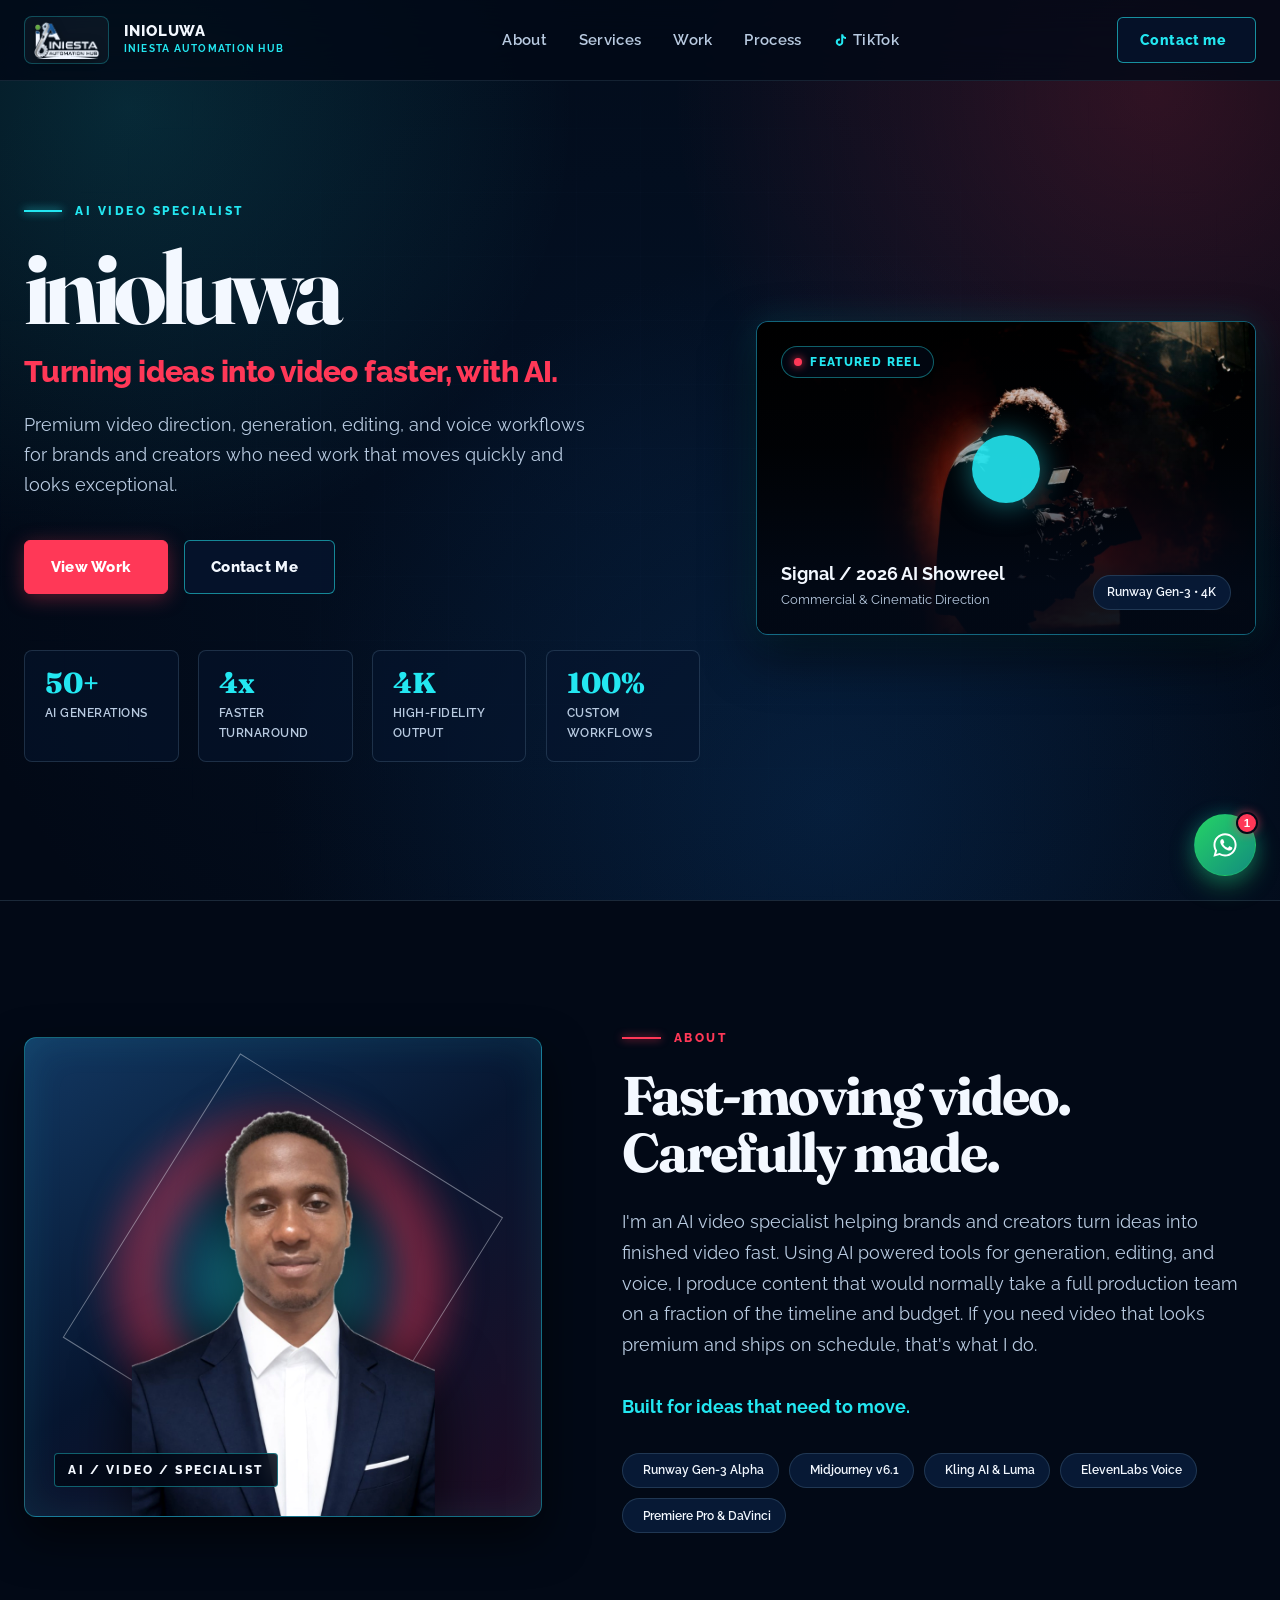
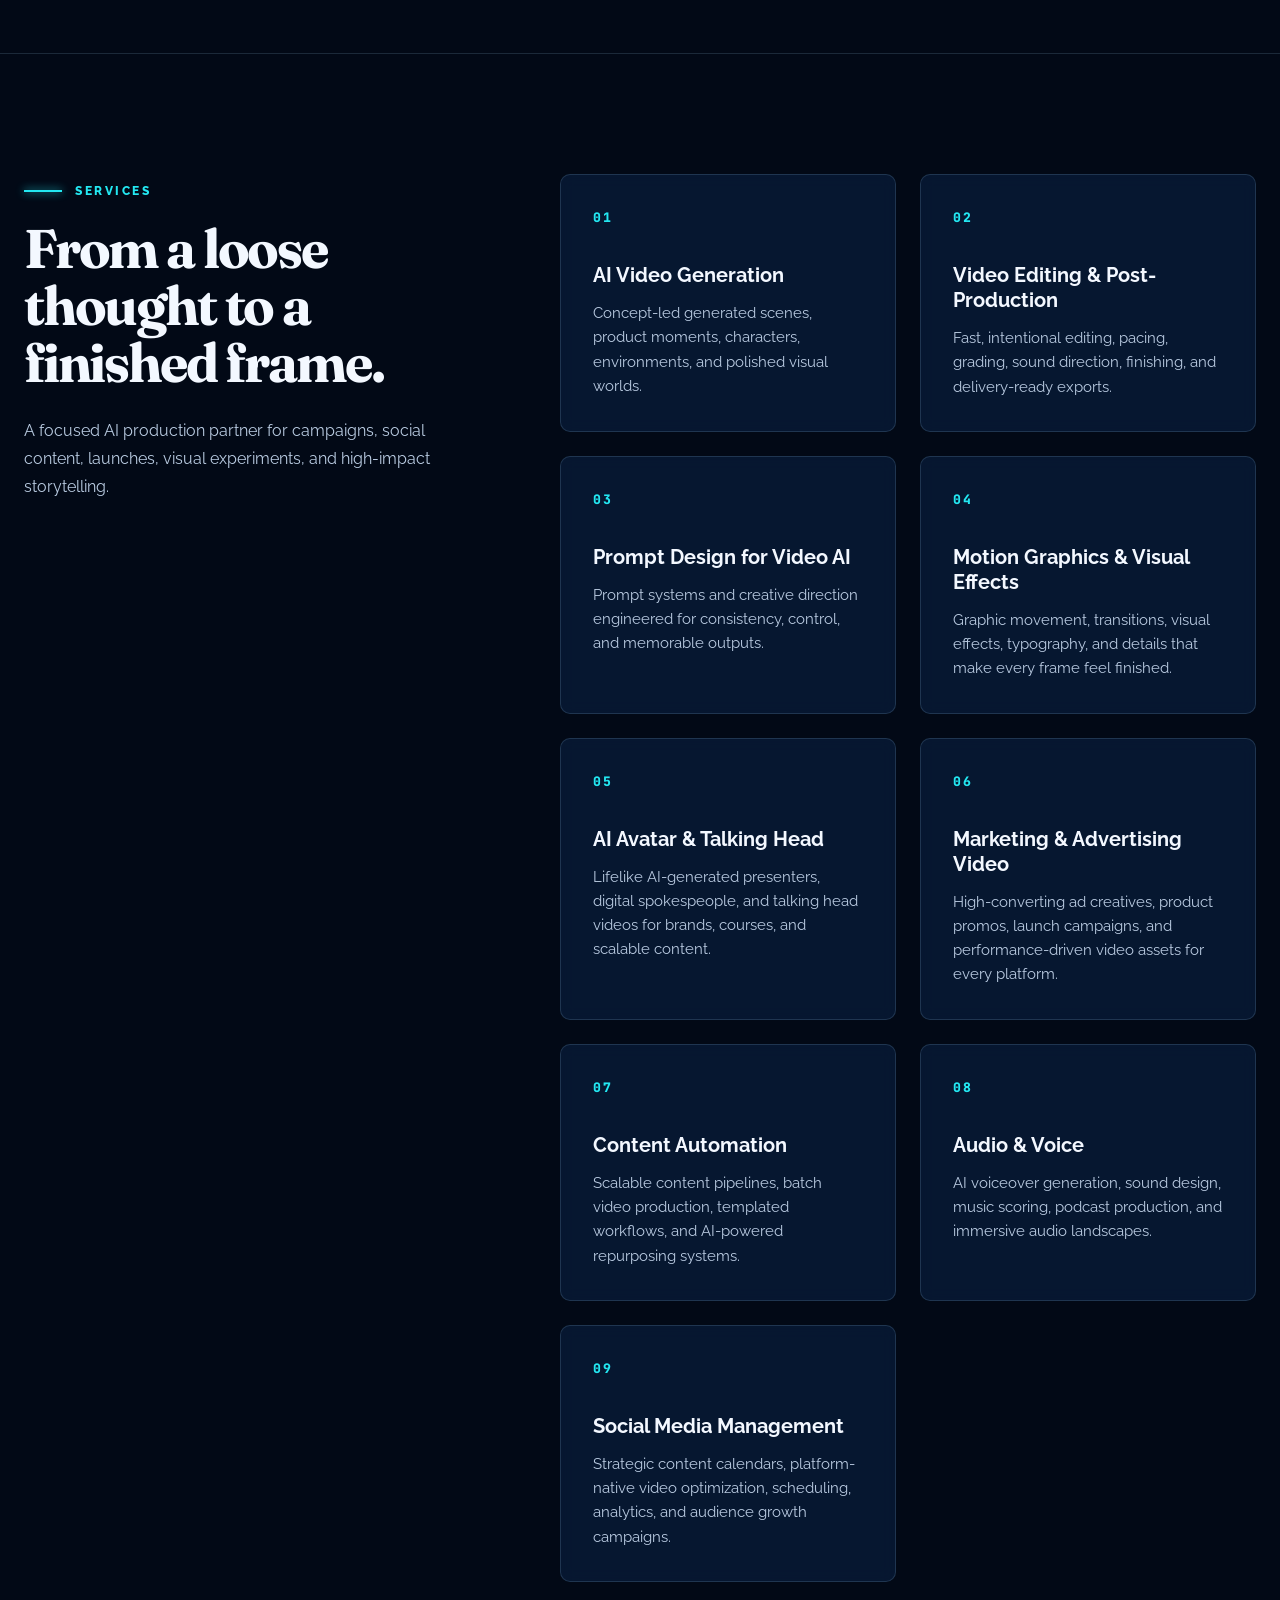
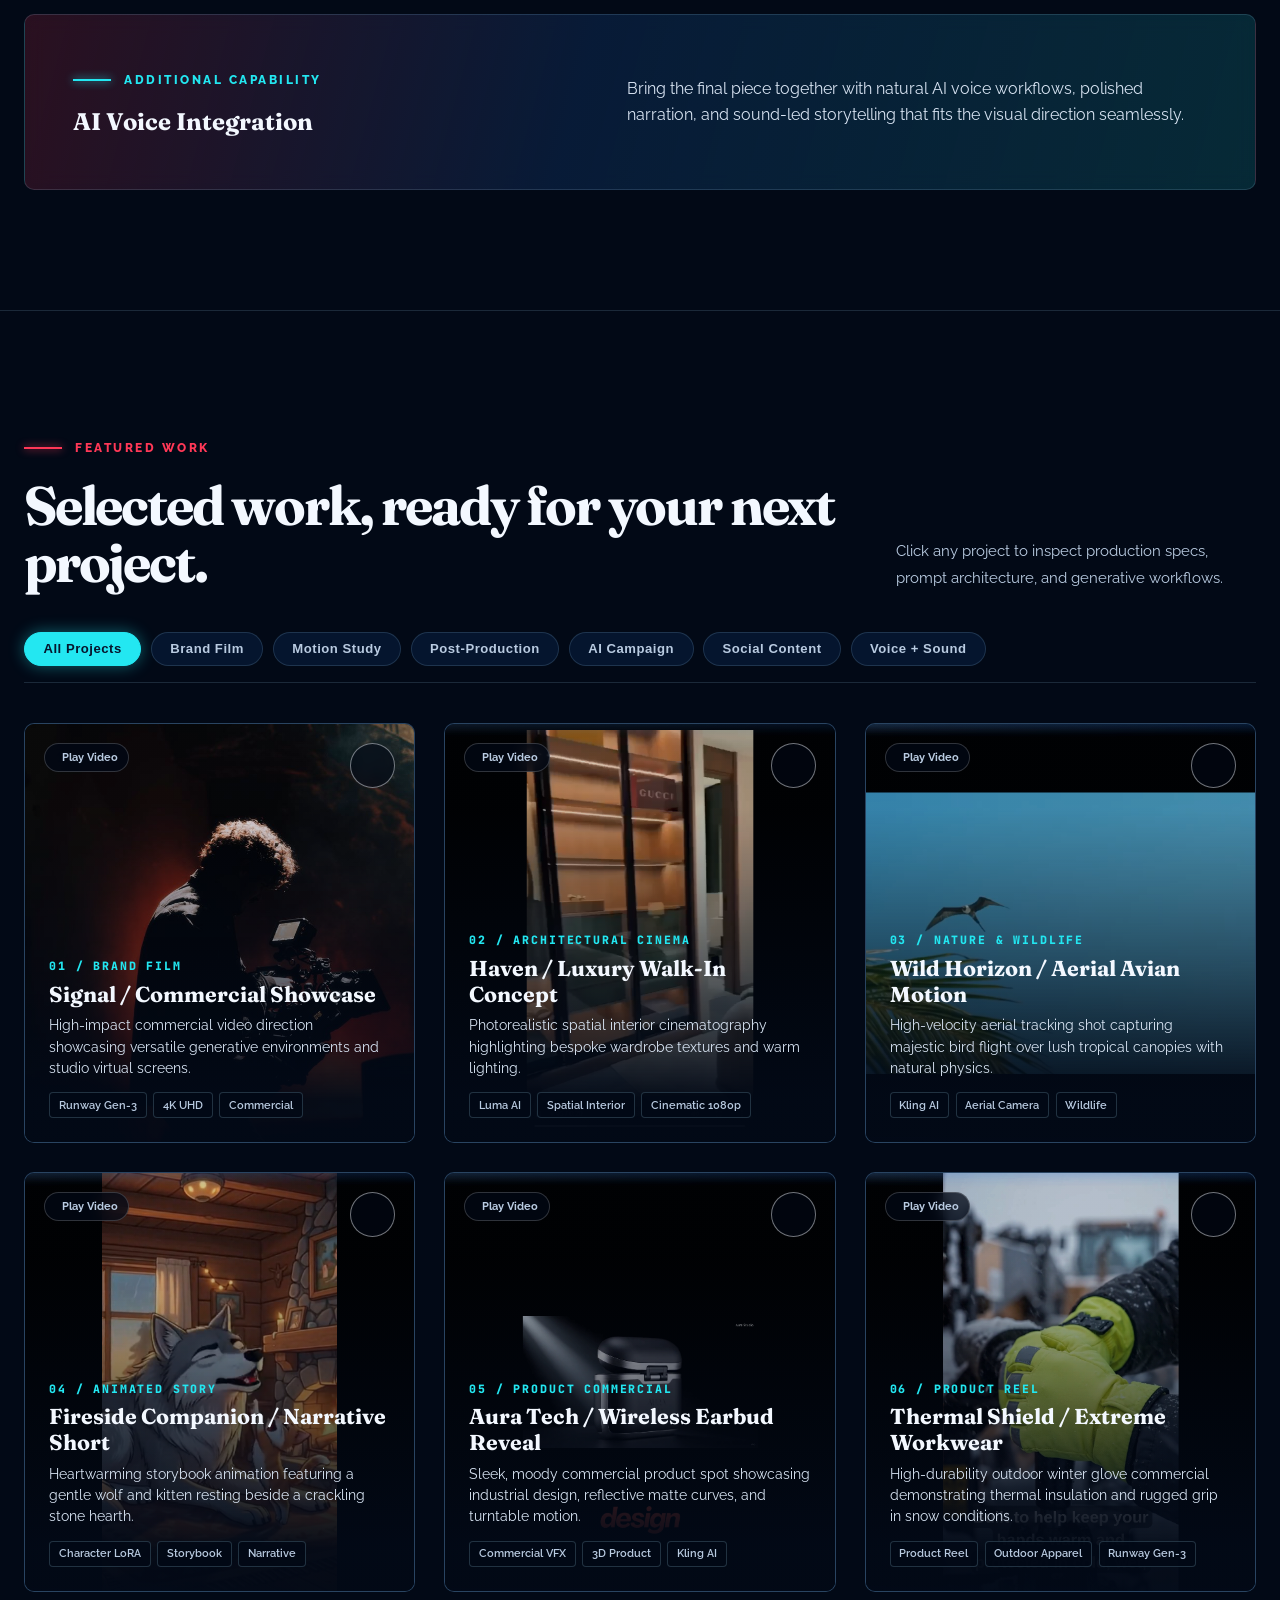
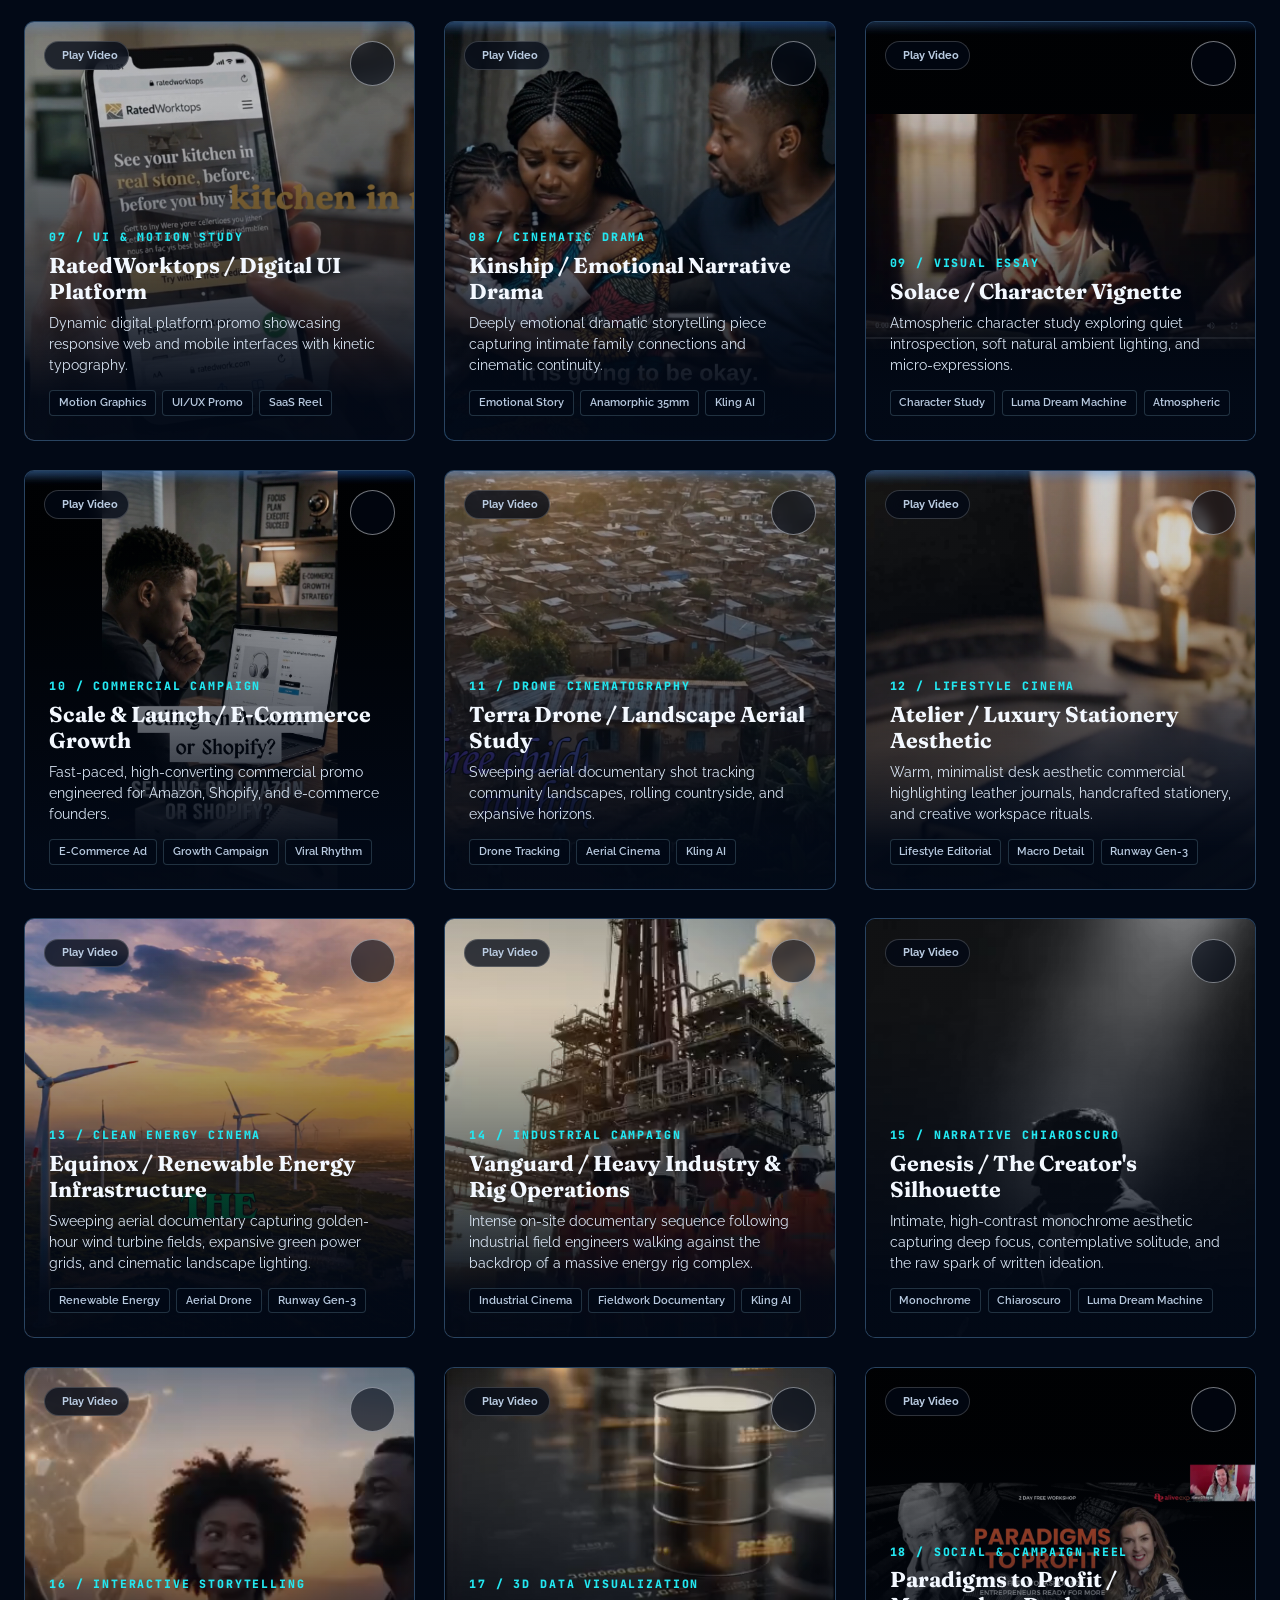
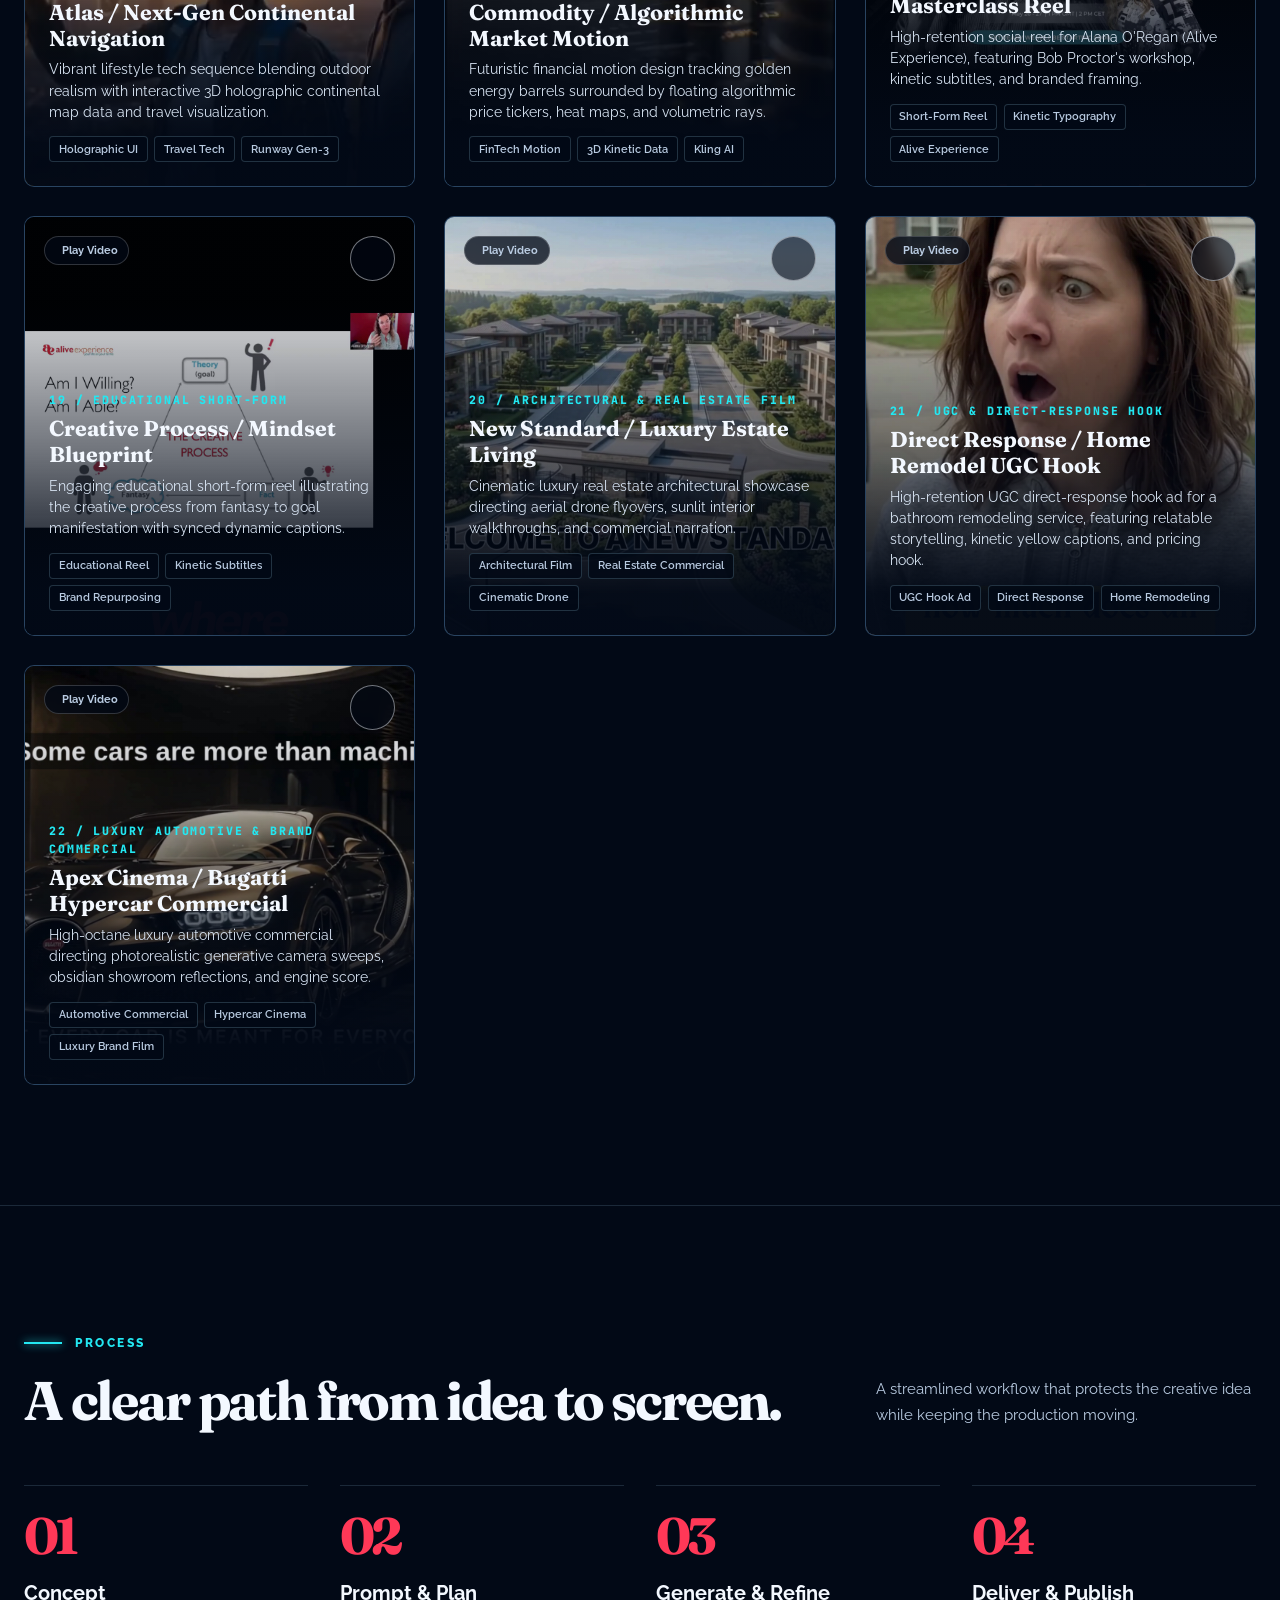
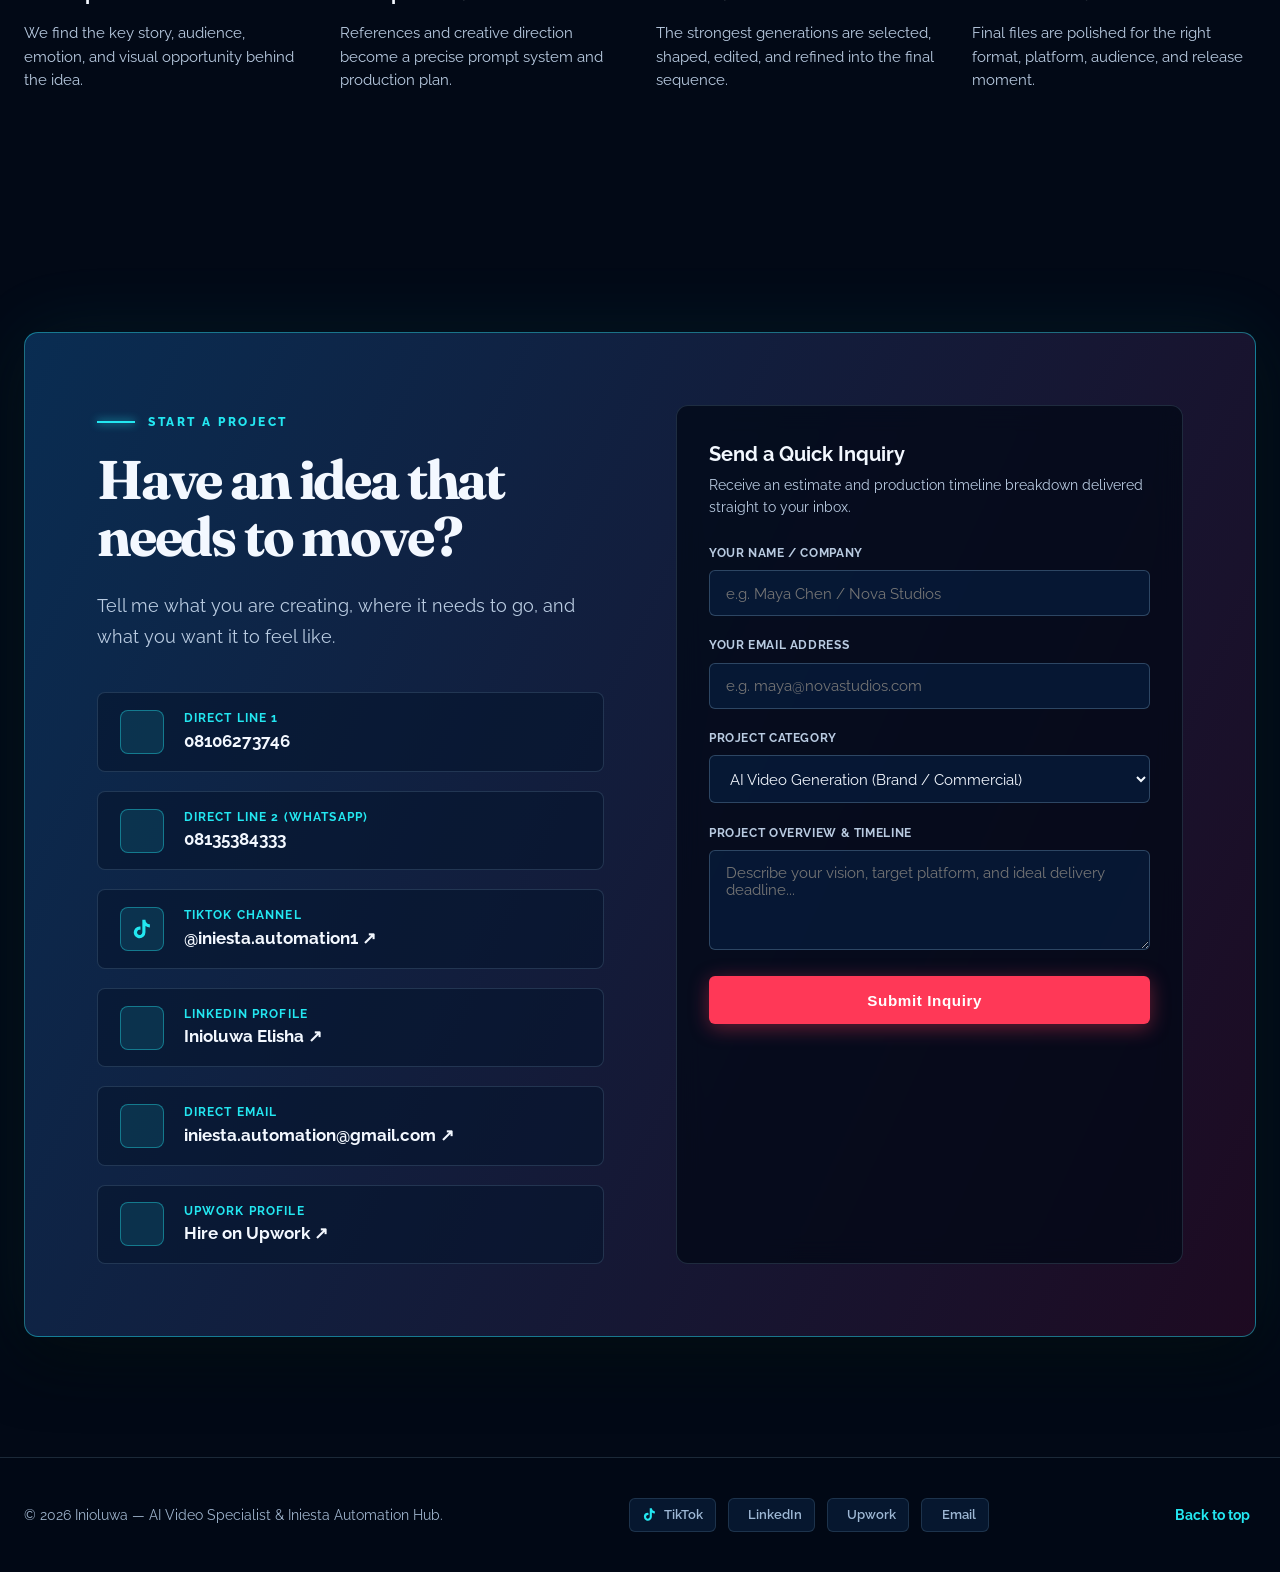
==== commit 3fad5eb6: "Add TikTok page (@iniesta.automation1) across navigation, contact channels, footer, and chatbot" ====
--- a/index.html
+++ b/index.html
@@ -46,6 +46,10 @@
           <a class="nav-link" href="#services">Services</a>
           <a class="nav-link" href="#work">Work</a>
           <a class="nav-link" href="#process">Process</a>
+          <a class="nav-link nav-link-tiktok" href="https://www.tiktok.com/@iniesta.automation1" target="_blank" rel="noopener noreferrer" title="Follow on TikTok">
+            <svg viewBox="0 0 24 24" width="14" height="14" fill="currentColor"><path d="M19.59 6.69a4.83 4.83 0 0 1-3.77-4.25V2h-3.45v13.67a2.89 2.89 0 0 1-5.2 1.74 2.89 2.89 0 0 1 2.31-4.64c.298-.002.595.042.88.13V9.4a6.33 6.33 0 0 0-1-.08A6.34 6.34 0 0 0 3 15.66a6.34 6.34 0 0 0 10.82 4.49 6.27 6.27 0 0 0 1.96-4.49V8.69a8.18 8.18 0 0 0 4.81 1.55v-3.5a4.89 4.89 0 0 1-1-.05z"/></svg>
+            <span>TikTok</span>
+          </a>
         </nav>
 
         <!-- Nav CTA & Mobile Menu Toggle -->
@@ -67,6 +71,13 @@
       <a class="mobile-nav-link" href="#services">Services <i data-lucide="chevron-right"></i></a>
       <a class="mobile-nav-link" href="#work">Work <i data-lucide="chevron-right"></i></a>
       <a class="mobile-nav-link" href="#process">Process <i data-lucide="chevron-right"></i></a>
+      <a class="mobile-nav-link" href="https://www.tiktok.com/@iniesta.automation1" target="_blank" rel="noopener noreferrer" style="color: var(--cyan);">
+        <span style="display: inline-flex; align-items: center; gap: 0.5rem;">
+          <svg viewBox="0 0 24 24" width="16" height="16" fill="currentColor"><path d="M19.59 6.69a4.83 4.83 0 0 1-3.77-4.25V2h-3.45v13.67a2.89 2.89 0 0 1-5.2 1.74 2.89 2.89 0 0 1 2.31-4.64c.298-.002.595.042.88.13V9.4a6.33 6.33 0 0 0-1-.08A6.34 6.34 0 0 0 3 15.66a6.34 6.34 0 0 0 10.82 4.49 6.27 6.27 0 0 0 1.96-4.49V8.69a8.18 8.18 0 0 0 4.81 1.55v-3.5a4.89 4.89 0 0 1-1-.05z"/></svg>
+          TikTok (@iniesta.automation1)
+        </span>
+        <i data-lucide="arrow-up-right"></i>
+      </a>
       <a class="cta-primary mt-4" href="#contact">Start a Project</a>
     </div>
 
@@ -735,6 +746,18 @@
                     </div>
                   </a>
 
+                  <a href="https://www.tiktok.com/@iniesta.automation1" target="_blank" rel="noopener noreferrer" class="contact-channel-card">
+                    <div class="channel-icon">
+                      <svg viewBox="0 0 24 24" width="22" height="22" fill="currentColor">
+                        <path d="M19.59 6.69a4.83 4.83 0 0 1-3.77-4.25V2h-3.45v13.67a2.89 2.89 0 0 1-5.2 1.74 2.89 2.89 0 0 1 2.31-4.64c.298-.002.595.042.88.13V9.4a6.33 6.33 0 0 0-1-.08A6.34 6.34 0 0 0 3 15.66a6.34 6.34 0 0 0 10.82 4.49 6.27 6.27 0 0 0 1.96-4.49V8.69a8.18 8.18 0 0 0 4.81 1.55v-3.5a4.89 4.89 0 0 1-1-.05z"/>
+                      </svg>
+                    </div>
+                    <div>
+                      <div class="channel-label">TikTok Channel</div>
+                      <div class="channel-val">@iniesta.automation1 ↗</div>
+                    </div>
+                  </a>
+
                   <a href="https://www.linkedin.com/in/inioluwa-elisha-2726a6247/" target="_blank" rel="noopener noreferrer" class="contact-channel-card">
                     <div class="channel-icon">
                       <i data-lucide="linkedin"></i>
@@ -829,6 +852,26 @@
     <footer class="site-footer">
       <div class="site-width footer-inner">
         <p>© 2026 Inioluwa — AI Video Specialist &amp; Iniesta Automation Hub.</p>
+        <div class="footer-socials">
+          <a href="https://www.tiktok.com/@iniesta.automation1" target="_blank" rel="noopener noreferrer" class="footer-social-link" title="TikTok @iniesta.automation1">
+            <svg viewBox="0 0 24 24" width="15" height="15" fill="currentColor">
+              <path d="M19.59 6.69a4.83 4.83 0 0 1-3.77-4.25V2h-3.45v13.67a2.89 2.89 0 0 1-5.2 1.74 2.89 2.89 0 0 1 2.31-4.64c.298-.002.595.042.88.13V9.4a6.33 6.33 0 0 0-1-.08A6.34 6.34 0 0 0 3 15.66a6.34 6.34 0 0 0 10.82 4.49 6.27 6.27 0 0 0 1.96-4.49V8.69a8.18 8.18 0 0 0 4.81 1.55v-3.5a4.89 4.89 0 0 1-1-.05z"/>
+            </svg>
+            <span>TikTok</span>
+          </a>
+          <a href="https://www.linkedin.com/in/inioluwa-elisha-2726a6247/" target="_blank" rel="noopener noreferrer" class="footer-social-link" title="LinkedIn Profile">
+            <i data-lucide="linkedin" class="w-3.5 h-3.5"></i>
+            <span>LinkedIn</span>
+          </a>
+          <a href="https://www.upwork.com/freelancers/~01050dd7c24906844a" target="_blank" rel="noopener noreferrer" class="footer-social-link" title="Upwork Profile">
+            <i data-lucide="briefcase" class="w-3.5 h-3.5"></i>
+            <span>Upwork</span>
+          </a>
+          <a href="mailto:iniesta.automation@gmail.com" class="footer-social-link" title="Direct Email">
+            <i data-lucide="mail" class="w-3.5 h-3.5"></i>
+            <span>Email</span>
+          </a>
+        </div>
         <a class="back-to-top" href="#top">
           <span>Back to top</span>
           <i data-lucide="arrow-up" class="w-4 h-4"></i>
@@ -903,23 +946,17 @@
       <div class="wa-chat-body" id="waChatBody">
         <div class="wa-chat-timestamp">Today</div>
 
-        <!-- Greeting Bubble -->
+        <!-- Initial Greeting Bubble -->
         <div class="wa-bubble bot">
           <div class="wa-bubble-content">
             <p>Hey there! 👋 Welcome to <strong>Iniesta Automation Hub</strong>.</p>
-            <p style="margin-top: 6px;">I'm Inioluwa's interactive AI assistant. Are you looking to direct a cinematic brand film, scale UGC video ads, or generate custom AI visuals?</p>
+            <p style="margin-top: 6px;">I'm Inioluwa's interactive AI assistant. I'll help you structure your project scope and quote before connecting with Inioluwa on WhatsApp.</p>
+            <p style="margin-top: 6px;">What type of video production are you looking to create?</p>
           </div>
           <span class="wa-bubble-time">Just now</span>
         </div>
 
-        <!-- Interactive Quick Prompts -->
-        <div class="wa-quick-replies" id="waQuickReplies">
-          <button class="wa-chip" data-intent="brand">🎬 Brand Film / Commercial</button>
-          <button class="wa-chip" data-intent="ugc">⚡ UGC Hook &amp; Video Ads</button>
-          <button class="wa-chip" data-intent="avatar">🤖 AI Avatars &amp; Talking Heads</button>
-          <button class="wa-chip" data-intent="quote">💰 Get Custom Quote &amp; Timeline</button>
-          <button class="wa-chip" data-intent="direct">💬 Chat Directly on WhatsApp</button>
-        </div>
+        <div class="wa-quick-replies" id="waQuickReplies"></div>
       </div>
 
       <!-- Chat Footer Input -->
--- a/css/style.css
+++ b/css/style.css
@@ -1407,10 +1407,62 @@
   color: #9eb3cc;
 }
 
-@media (min-width: 640px) {
+@media (min-width: 768px) {
   .footer-inner {
     flex-direction: row;
   }
+}
+
+.footer-socials {
+  display: flex;
+  align-items: center;
+  gap: 0.75rem;
+  flex-wrap: wrap;
+  justify-content: center;
+}
+
+.footer-social-link {
+  display: inline-flex;
+  align-items: center;
+  gap: 0.45rem;
+  color: #9eb8d5;
+  text-decoration: none;
+  font-size: 0.8rem;
+  font-weight: 600;
+  padding: 0.35rem 0.75rem;
+  border-radius: 6px;
+  background: rgba(14, 43, 80, 0.45);
+  border: 1px solid rgba(159, 212, 241, 0.15);
+  transition: all 0.22s ease;
+}
+
+.footer-social-link:hover {
+  color: #ffffff;
+  border-color: var(--cyan);
+  background: rgba(35, 231, 241, 0.15);
+  transform: translateY(-2px);
+  box-shadow: 0 4px 12px rgba(35, 231, 241, 0.2);
+}
+
+.footer-social-link svg,
+.footer-social-link i {
+  color: var(--cyan);
+  flex-shrink: 0;
+}
+
+.nav-link-tiktok {
+  display: inline-flex;
+  align-items: center;
+  gap: 0.35rem;
+}
+
+.nav-link-tiktok svg {
+  color: var(--cyan);
+  transition: transform 0.2s ease;
+}
+
+.nav-link-tiktok:hover svg {
+  transform: scale(1.15);
 }
 
 .back-to-top {
@@ -2012,6 +2064,118 @@
   box-shadow: 0 6px 16px rgba(37, 211, 102, 0.45);
 }
 
+.wa-chip.disabled {
+  opacity: 0.55;
+  pointer-events: none;
+  background: rgba(8, 28, 57, 0.45);
+  border-color: rgba(159, 212, 241, 0.1);
+}
+
+.wa-chip.selected {
+  border-color: var(--cyan);
+  background: rgba(35, 231, 241, 0.18);
+  color: var(--cyan);
+  font-weight: 700;
+}
+
+.wa-summary-card {
+  background: rgba(2, 9, 22, 0.7);
+  border: 1px solid rgba(35, 231, 241, 0.35);
+  border-radius: 10px;
+  padding: 0.85rem;
+  margin: 0.6rem 0;
+  font-size: 0.82rem;
+  line-height: 1.6;
+}
+
+.wa-summary-header {
+  color: var(--cyan);
+  font-weight: 800;
+  text-transform: uppercase;
+  letter-spacing: 0.08em;
+  font-size: 0.72rem;
+  margin-bottom: 0.4rem;
+  display: flex;
+  align-items: center;
+  gap: 0.35rem;
+}
+
+.wa-summary-row {
+  display: flex;
+  justify-content: space-between;
+  border-bottom: 1px solid rgba(159, 212, 241, 0.1);
+  padding: 0.25rem 0;
+}
+
+.wa-summary-row:last-child {
+  border-bottom: none;
+}
+
+.wa-summary-label {
+  color: #8da4be;
+}
+
+.wa-summary-val {
+  color: var(--white);
+  font-weight: 600;
+  text-align: right;
+  max-width: 60%;
+}
+
+.wa-handover-actions {
+  display: flex;
+  flex-direction: column;
+  gap: 0.5rem;
+  margin-top: 0.75rem;
+}
+
+.wa-handover-btn {
+  display: flex;
+  align-items: center;
+  justify-content: center;
+  gap: 0.5rem;
+  background: linear-gradient(135deg, #25D366 0%, #128C7E 100%);
+  color: #ffffff;
+  font-weight: 800;
+  font-size: 0.85rem;
+  padding: 0.75rem 1rem;
+  border-radius: 10px;
+  text-decoration: none;
+  box-shadow: 0 4px 15px rgba(37, 211, 102, 0.35);
+  transition: all 0.25s ease;
+  border: none;
+  cursor: pointer;
+  text-align: center;
+}
+
+.wa-handover-btn:hover {
+  background: linear-gradient(135deg, #2fe872 0%, #17a999 100%);
+  transform: translateY(-2px);
+  box-shadow: 0 8px 22px rgba(37, 211, 102, 0.5);
+}
+
+.wa-secondary-btn {
+  display: flex;
+  align-items: center;
+  justify-content: center;
+  gap: 0.4rem;
+  background: rgba(255, 255, 255, 0.05);
+  border: 1px solid rgba(159, 212, 241, 0.2);
+  color: var(--mist);
+  font-size: 0.78rem;
+  padding: 0.5rem 0.8rem;
+  border-radius: 8px;
+  text-decoration: none;
+  cursor: pointer;
+  transition: all 0.2s ease;
+}
+
+.wa-secondary-btn:hover {
+  background: rgba(35, 231, 241, 0.1);
+  color: var(--white);
+  border-color: var(--cyan);
+}
+
 /* Typing Dots */
 .wa-typing-dots {
   display: inline-flex;
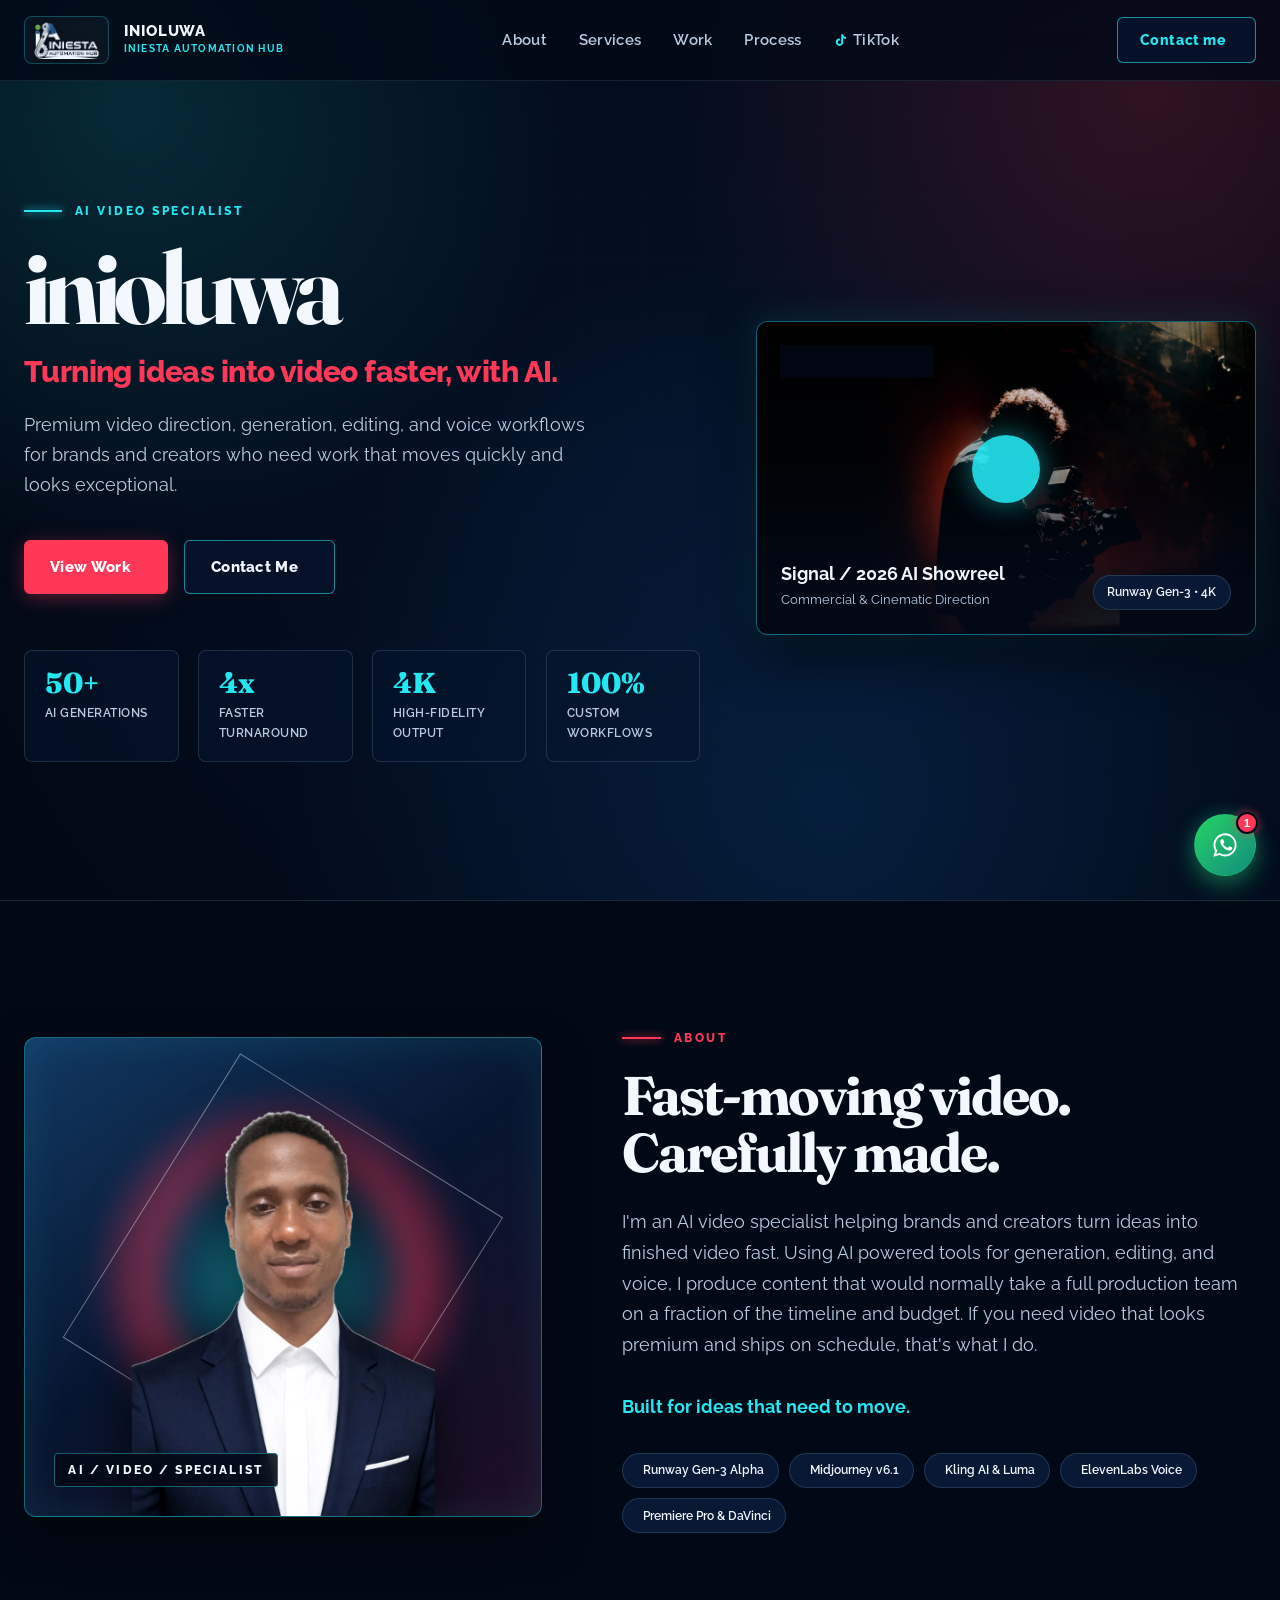
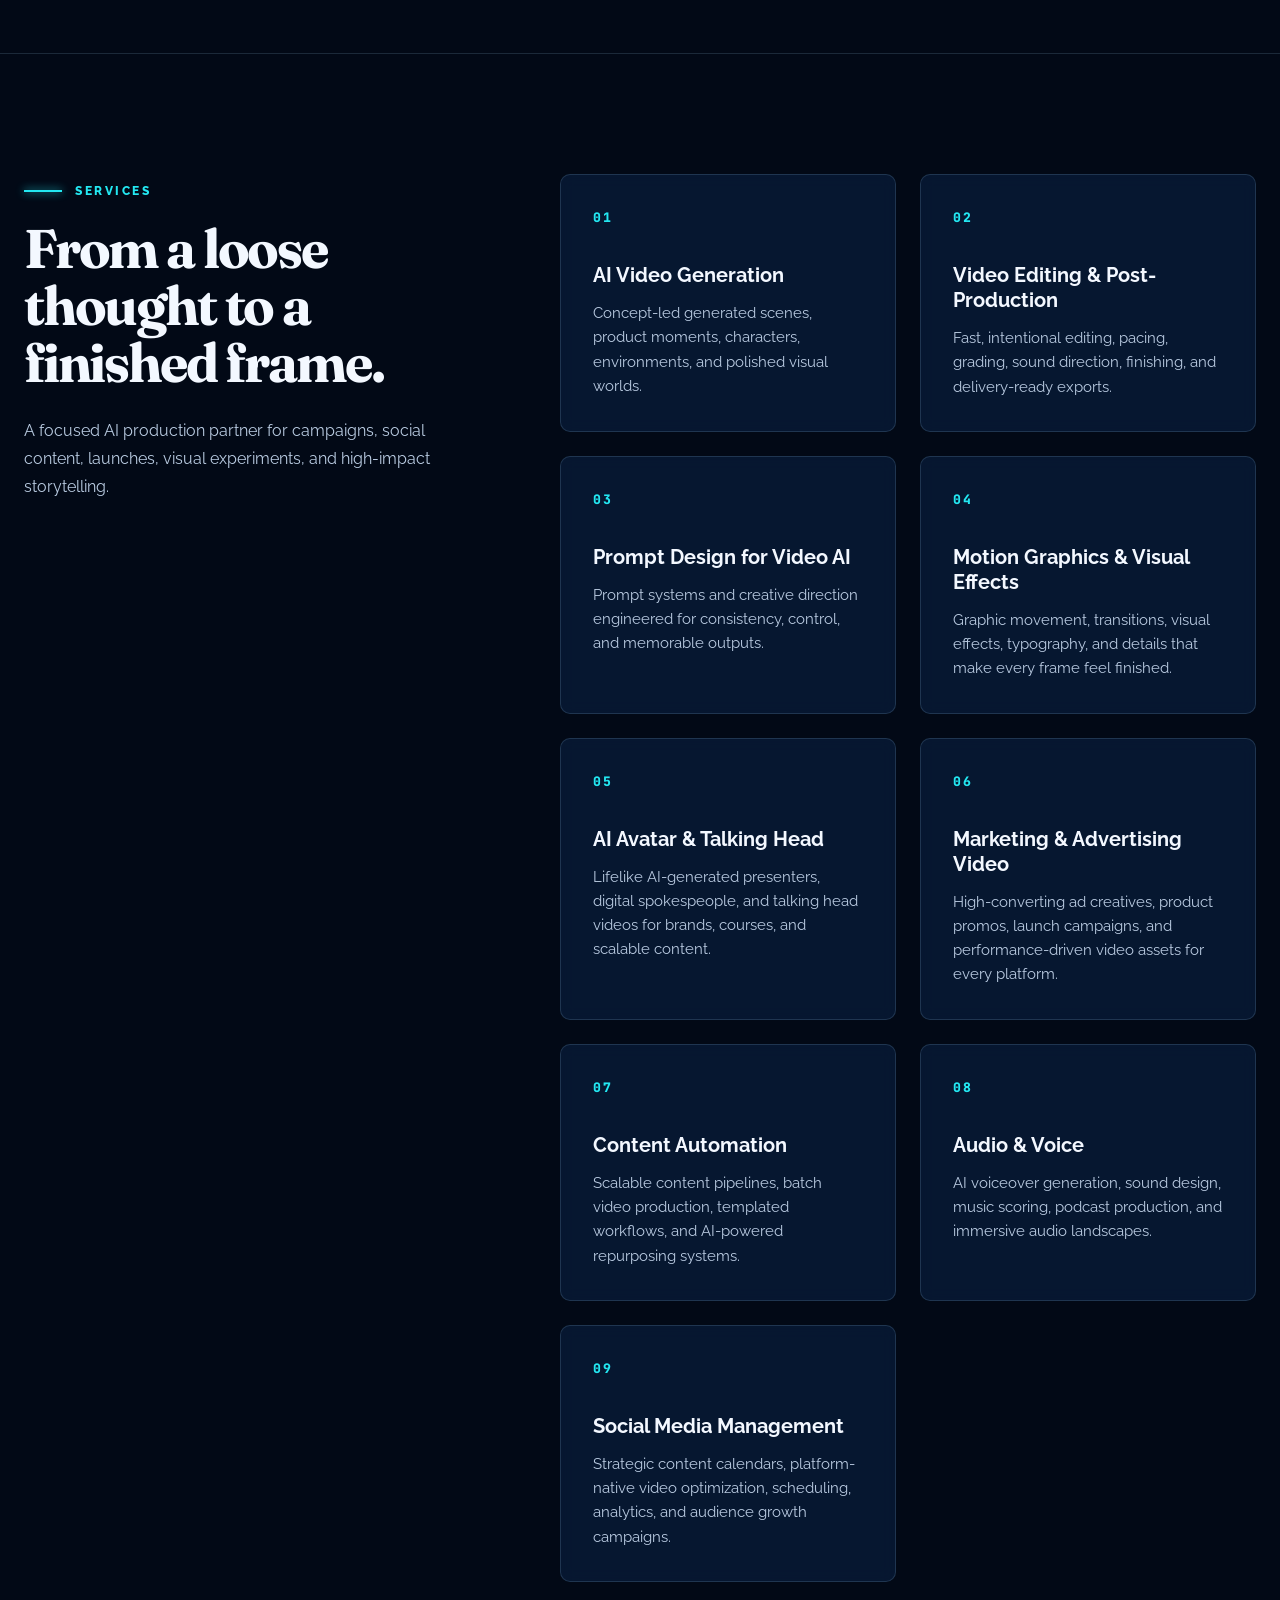
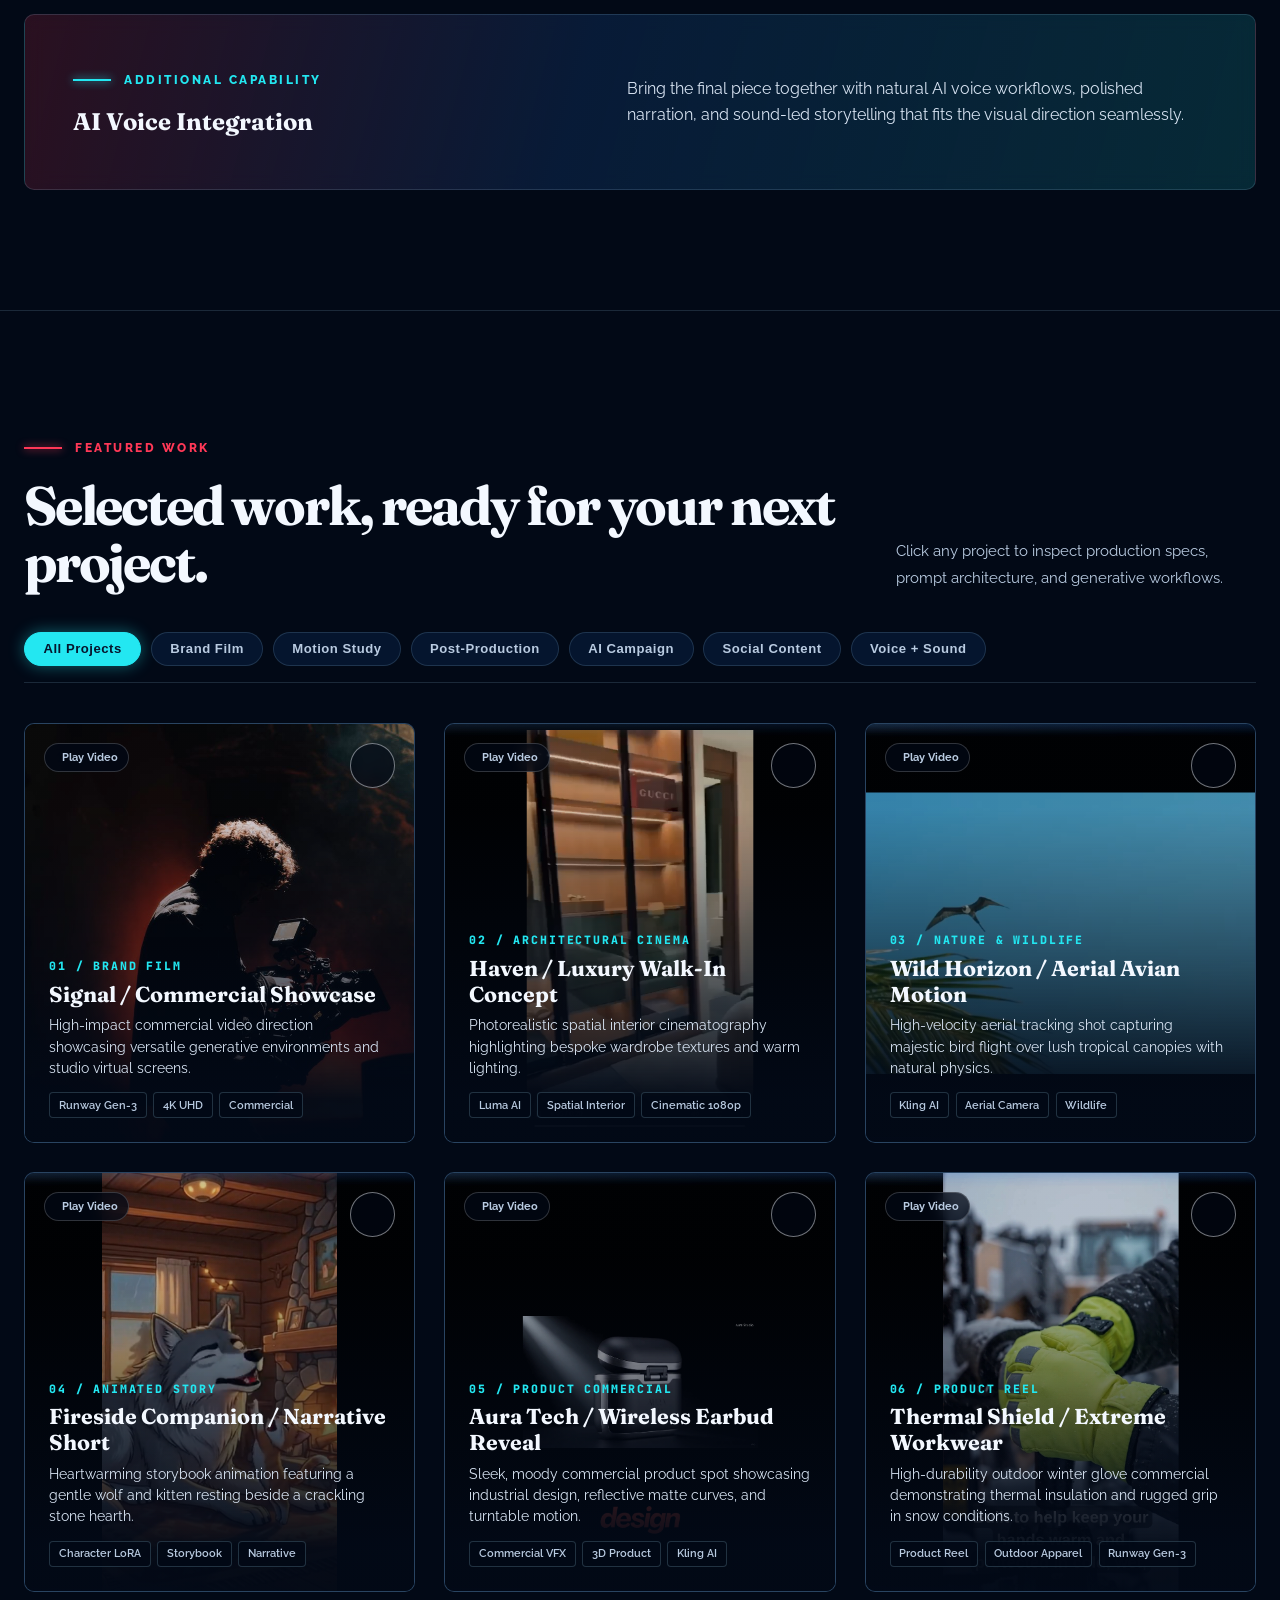
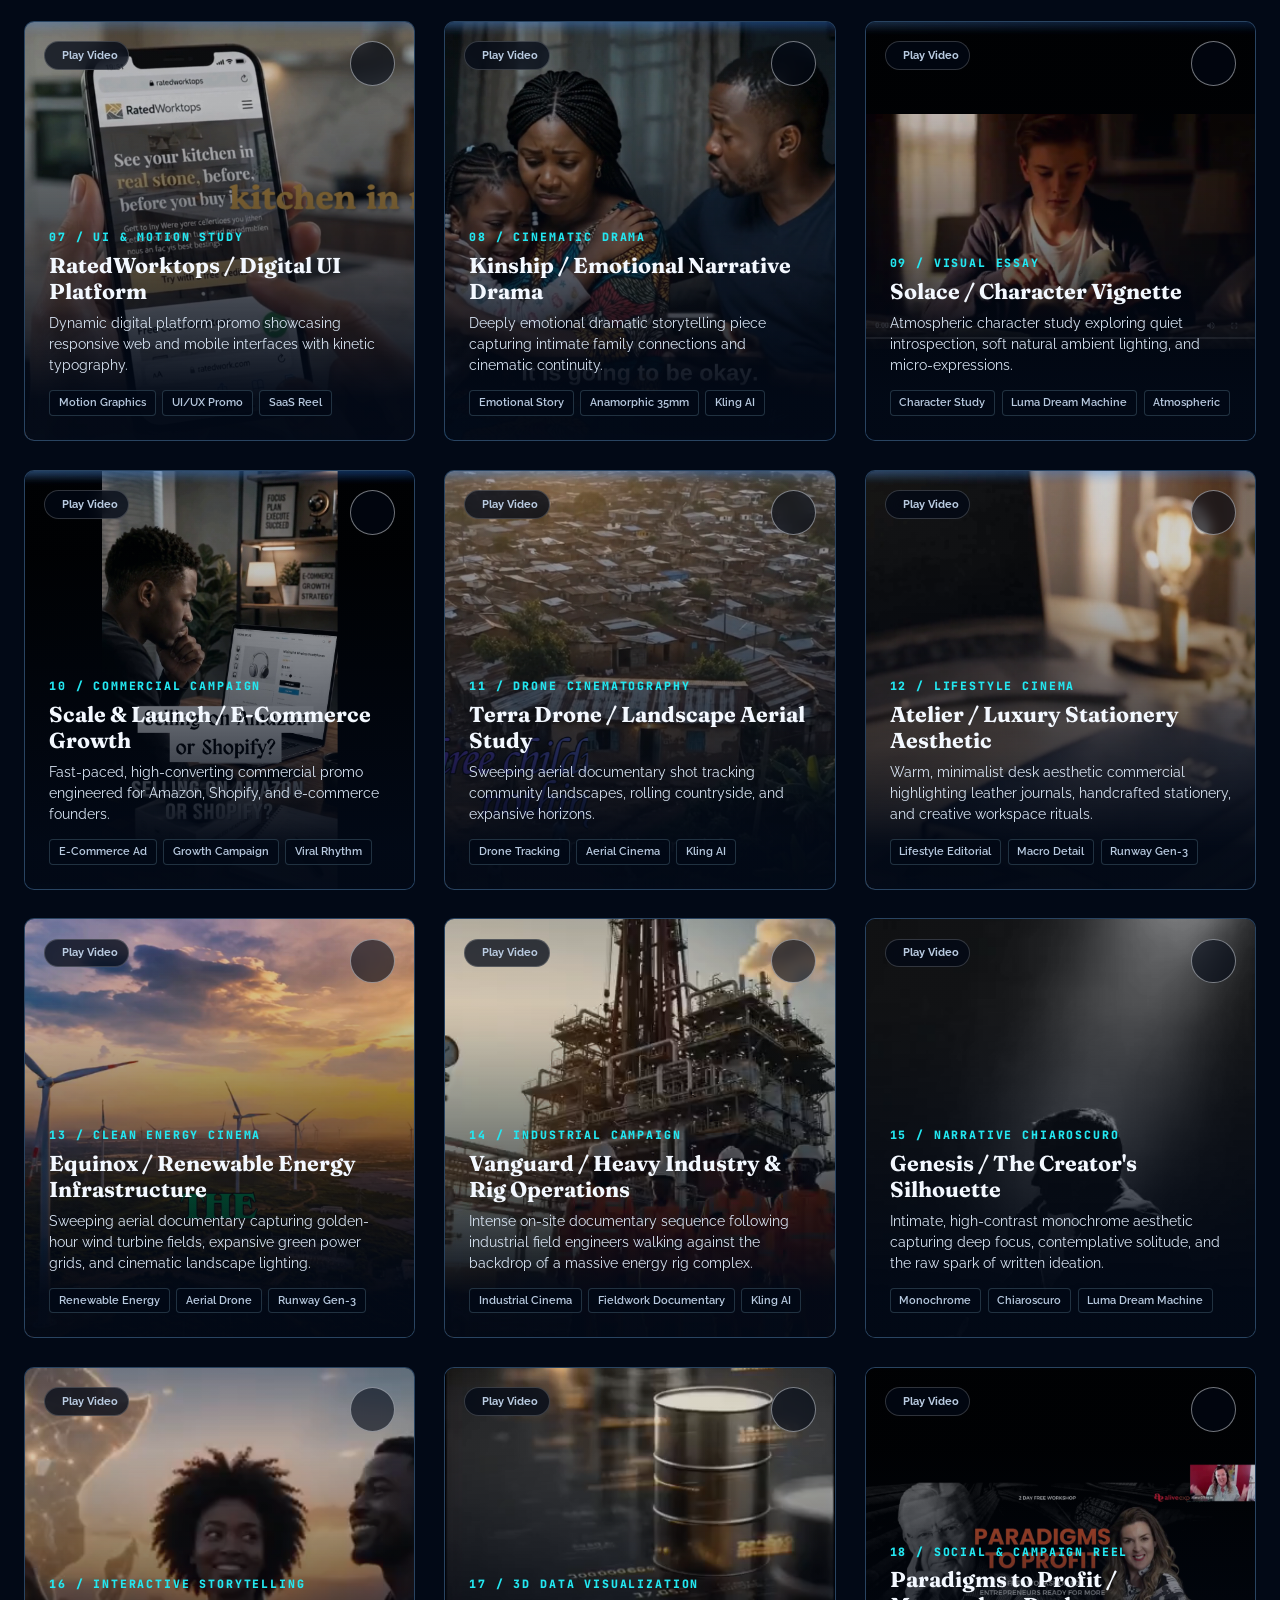
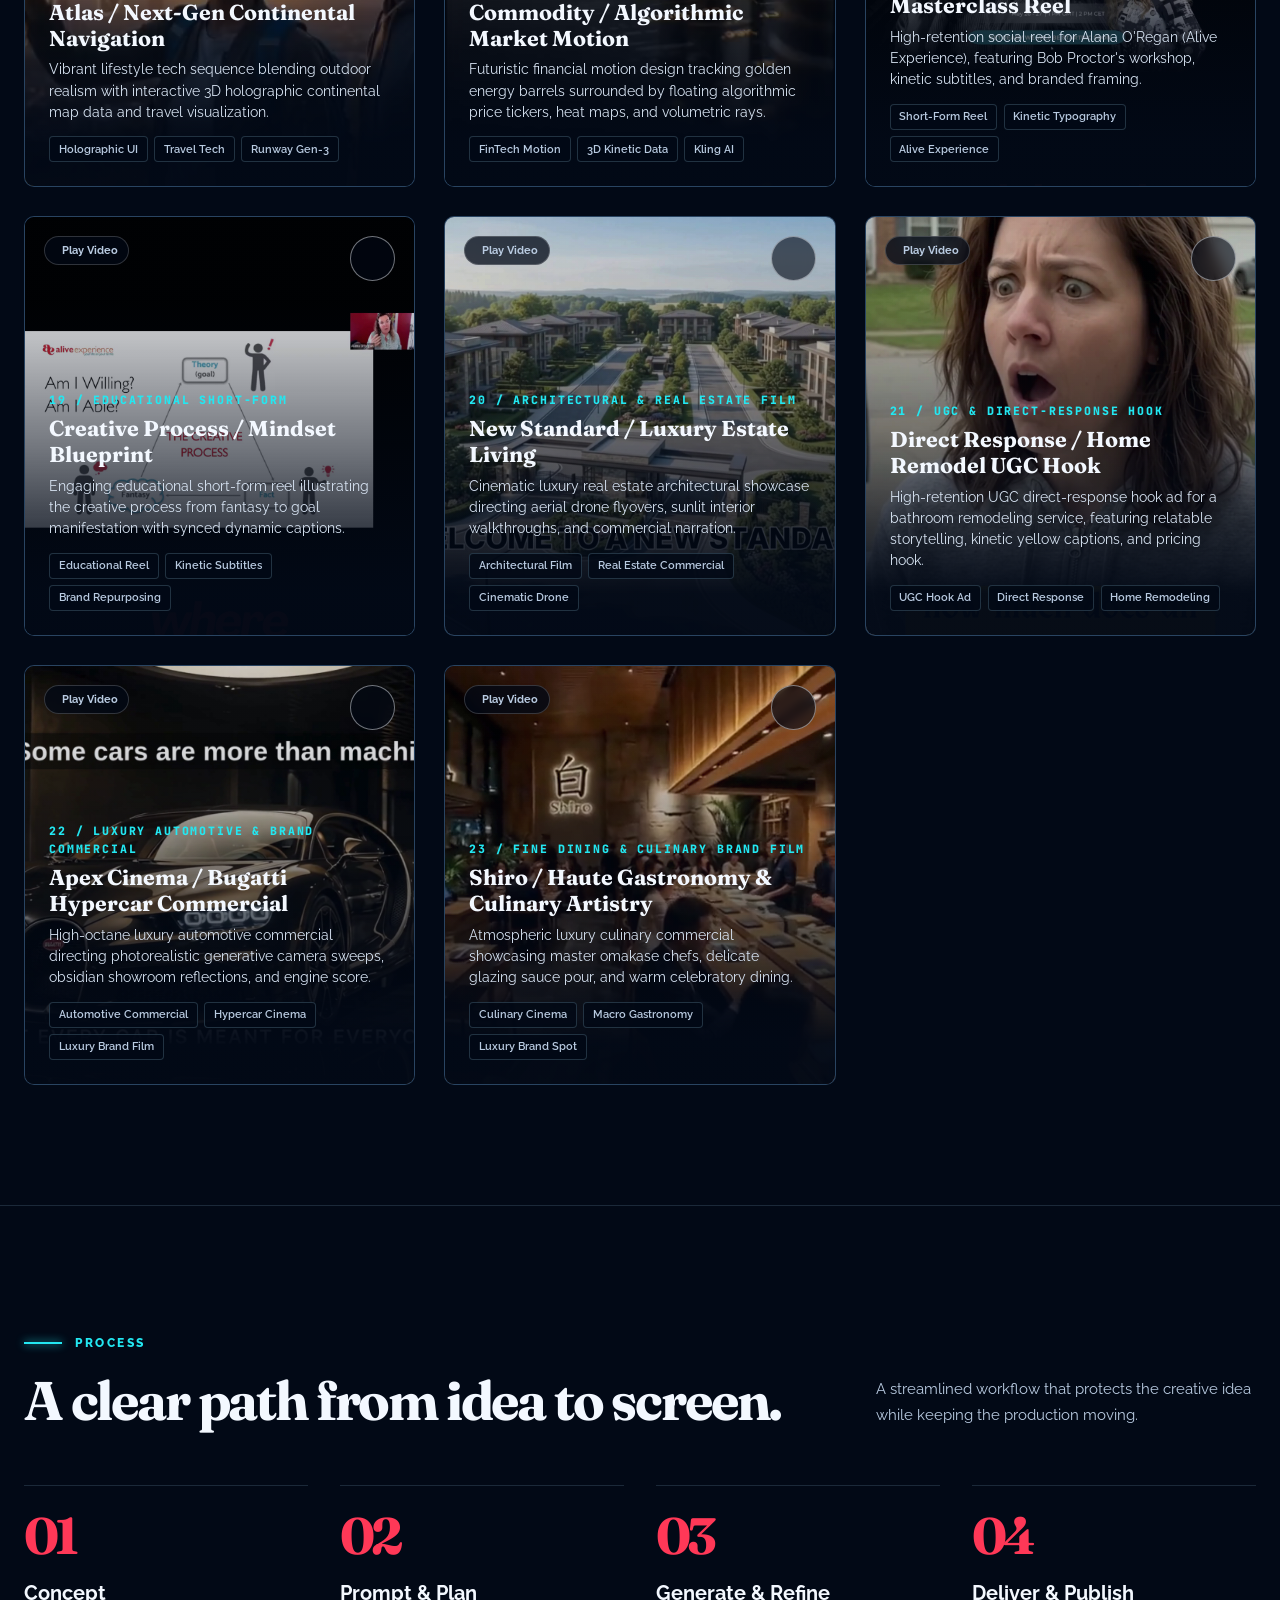
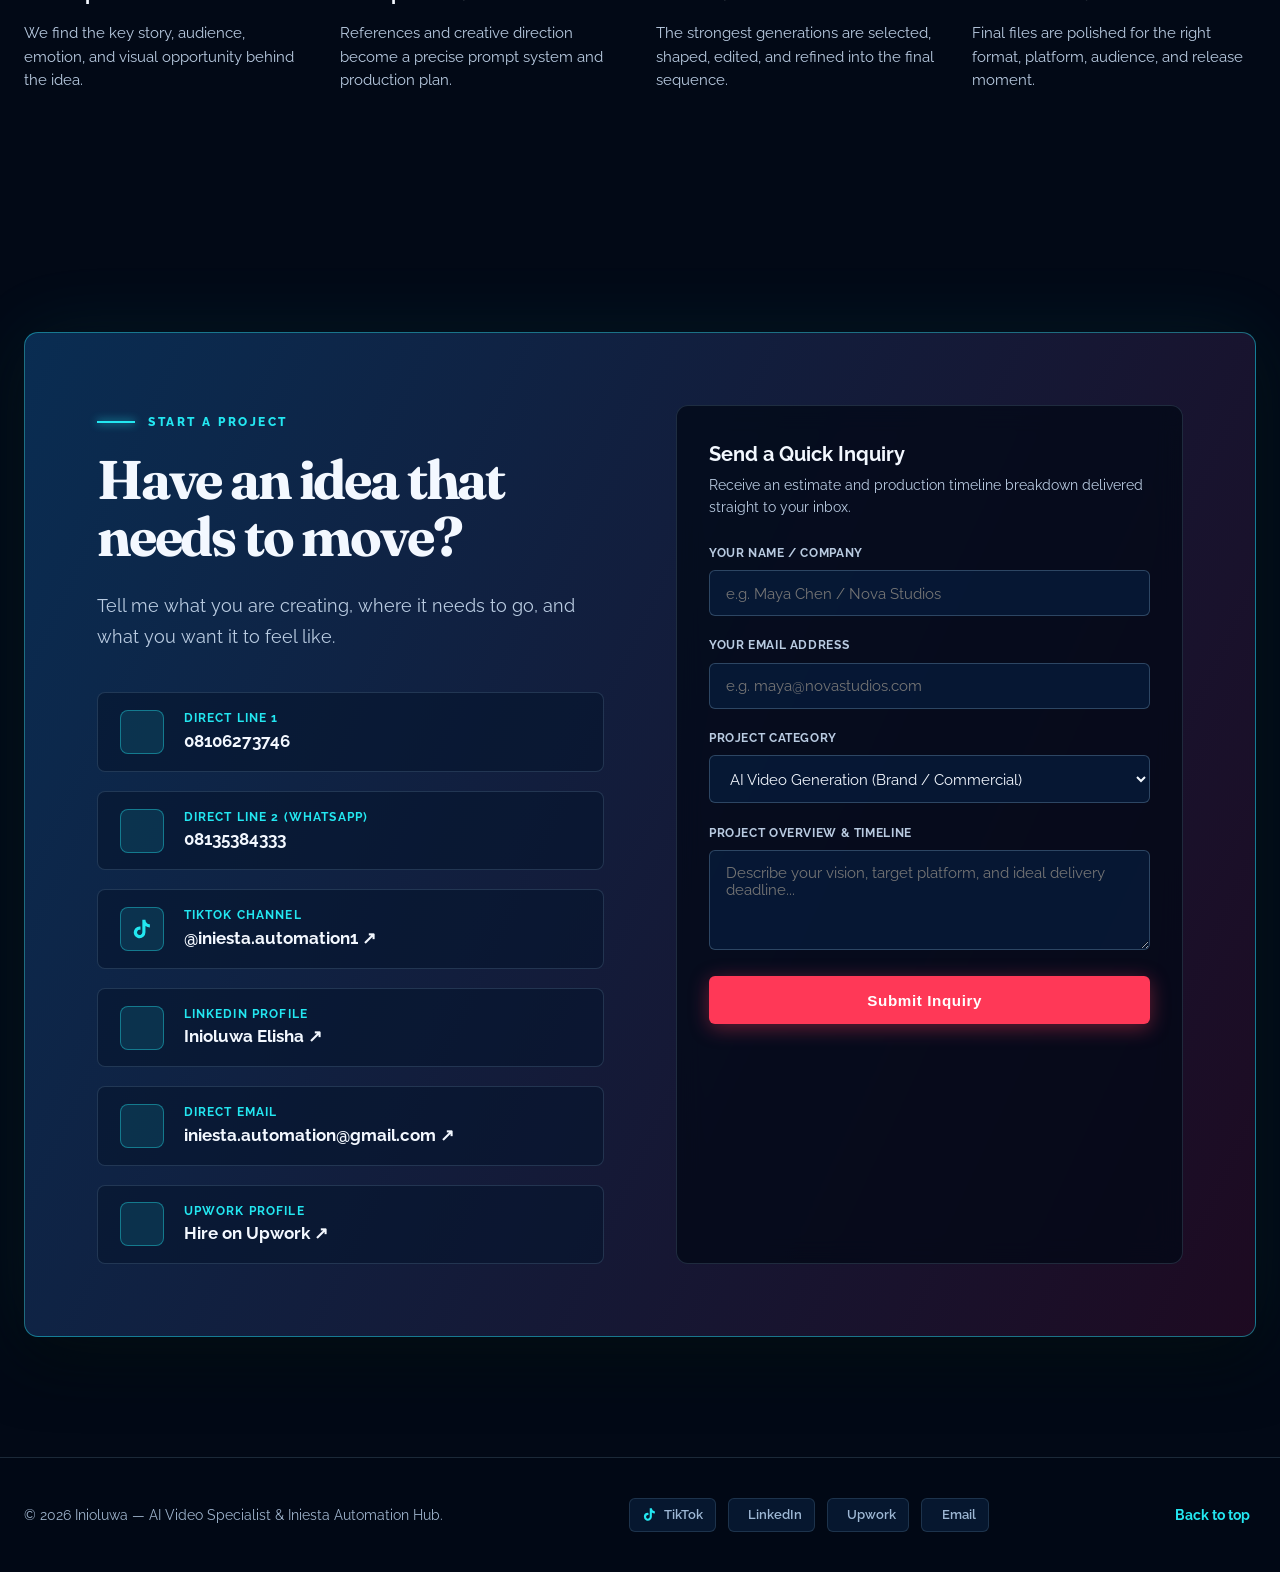
==== commit 5f5be09e: "Add Project 23: Shiro Haute Gastronomy & Culinary Artistry live AI video production" ====
--- a/index.html
+++ b/index.html
@@ -673,6 +673,24 @@
                 </div>
               </div>
             </article>
+
+            <!-- Project 23 -->
+            <article class="work-card" data-id="23" data-category="brand">
+              <img src="assets/projects/thumb_d6.png" alt="Shiro / Haute Gastronomy &amp; Culinary Artistry" class="work-image" loading="lazy">
+              <div class="work-overlay"></div>
+              <div class="work-play-badge"><i data-lucide="play" class="w-3 h-3 fill-current"></i> Play Video</div>
+              <span class="work-arrow"><i data-lucide="arrow-up-right"></i></span>
+              <div class="work-content">
+                <p class="work-kicker">23 / FINE DINING &amp; CULINARY BRAND FILM</p>
+                <h3 class="display-font work-title">Shiro / Haute Gastronomy &amp; Culinary Artistry</h3>
+                <p class="work-copy">Atmospheric luxury culinary commercial showcasing master omakase chefs, delicate glazing sauce pour, and warm celebratory dining.</p>
+                <div class="work-pills">
+                  <span class="work-pill">Culinary Cinema</span>
+                  <span class="work-pill">Macro Gastronomy</span>
+                  <span class="work-pill">Luxury Brand Spot</span>
+                </div>
+              </div>
+            </article>
           </div>
         </div>
       </section>
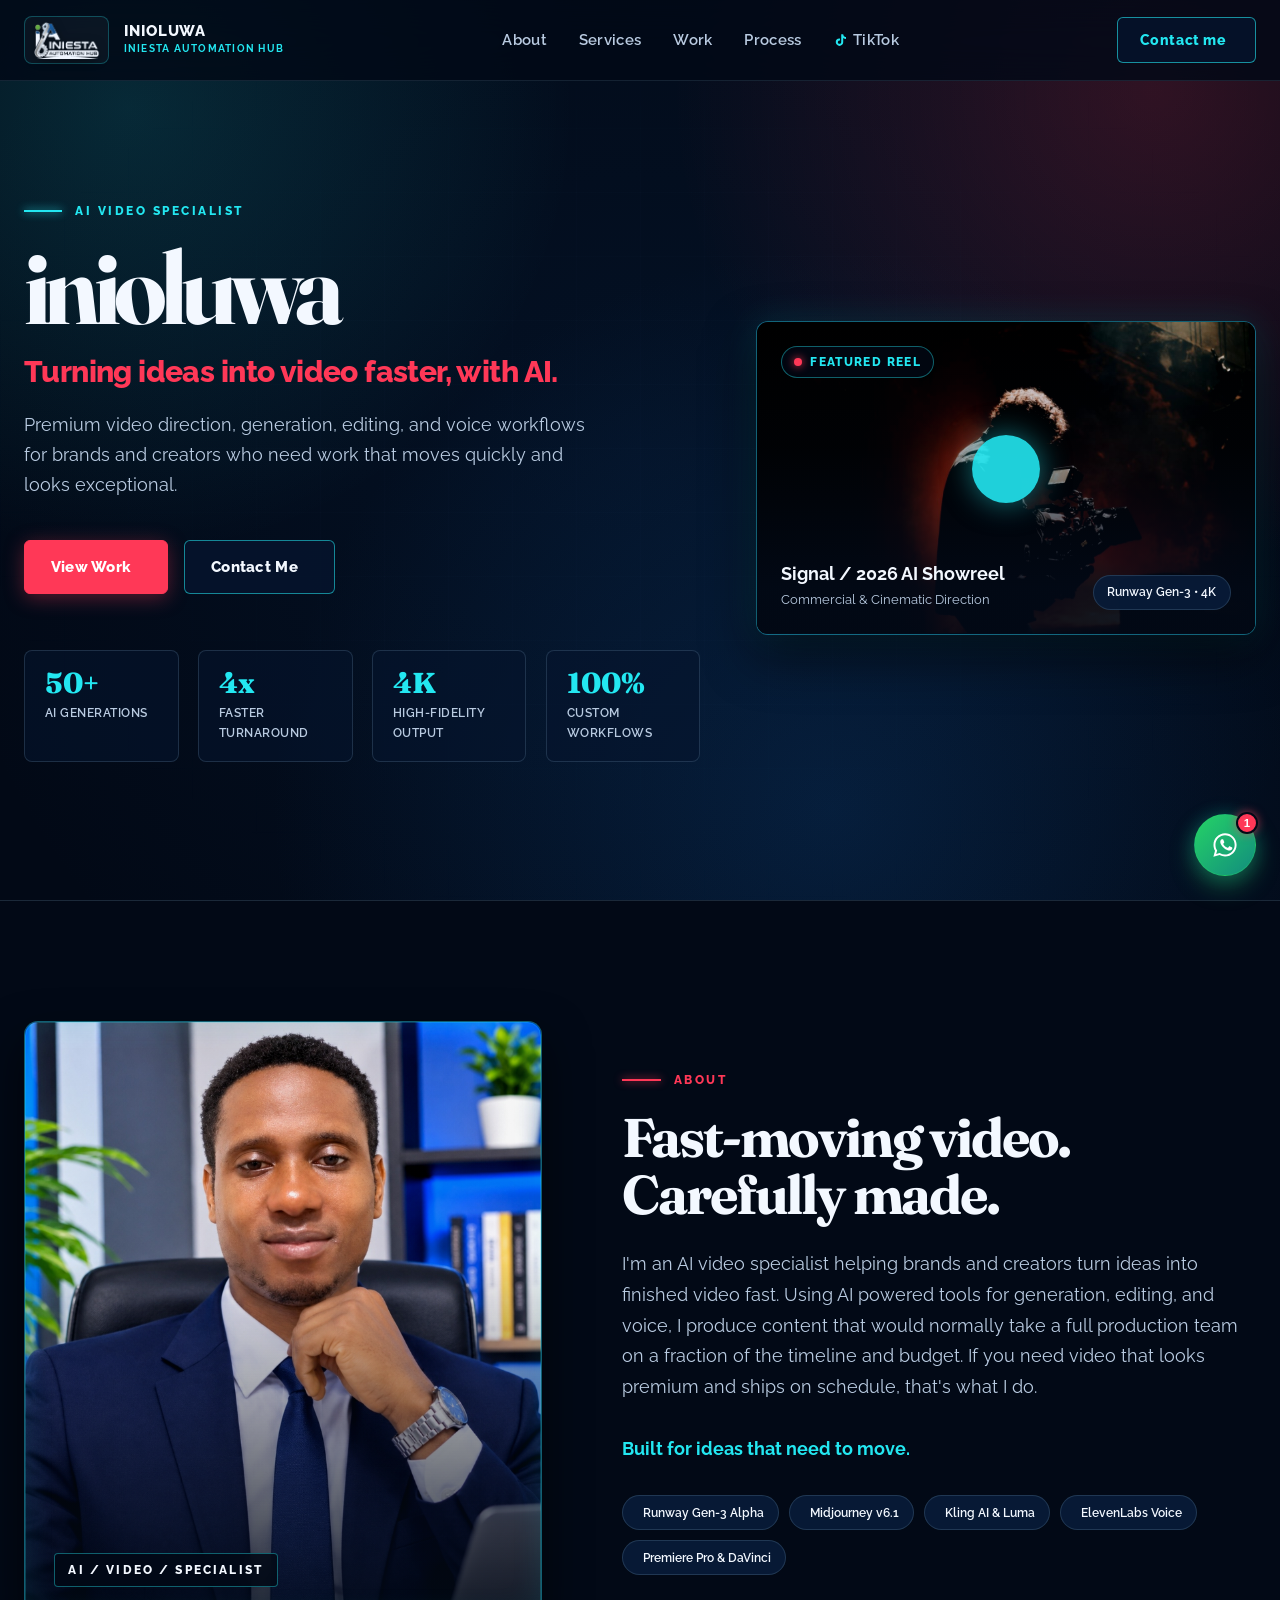
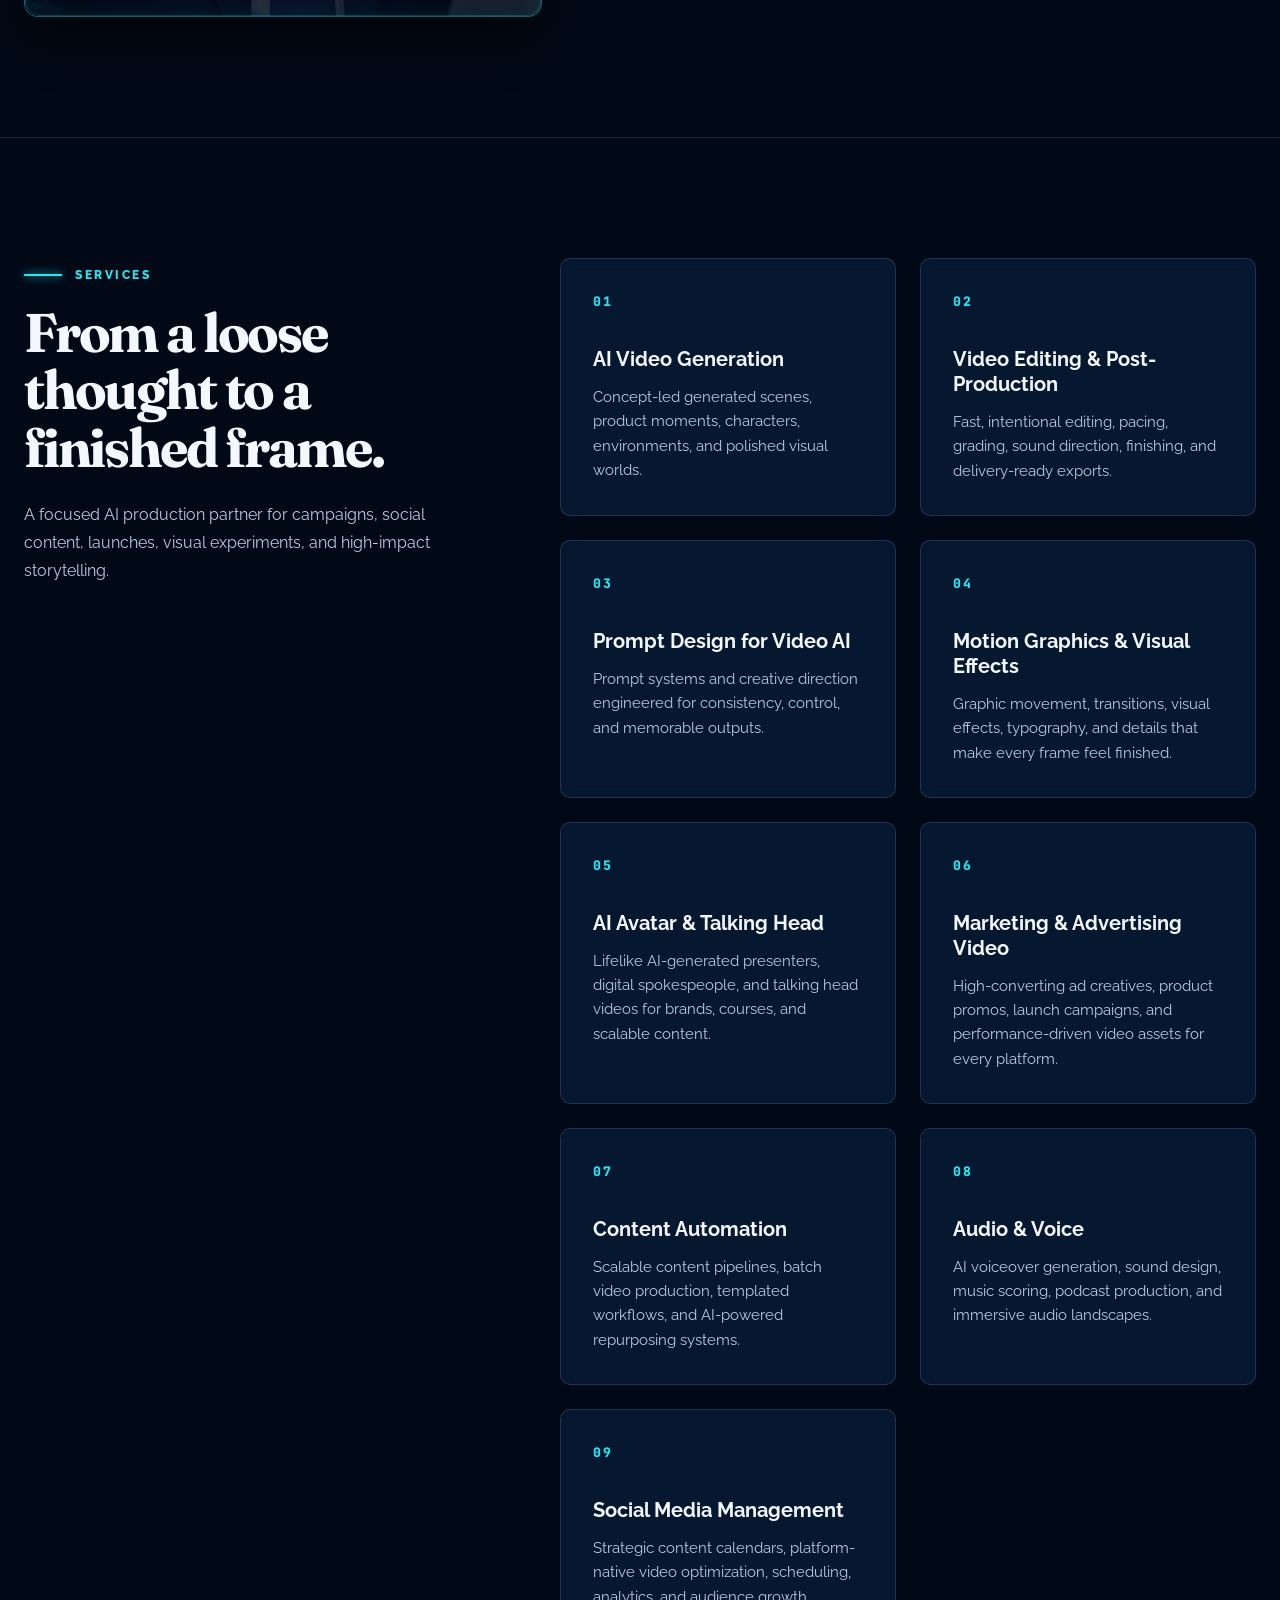
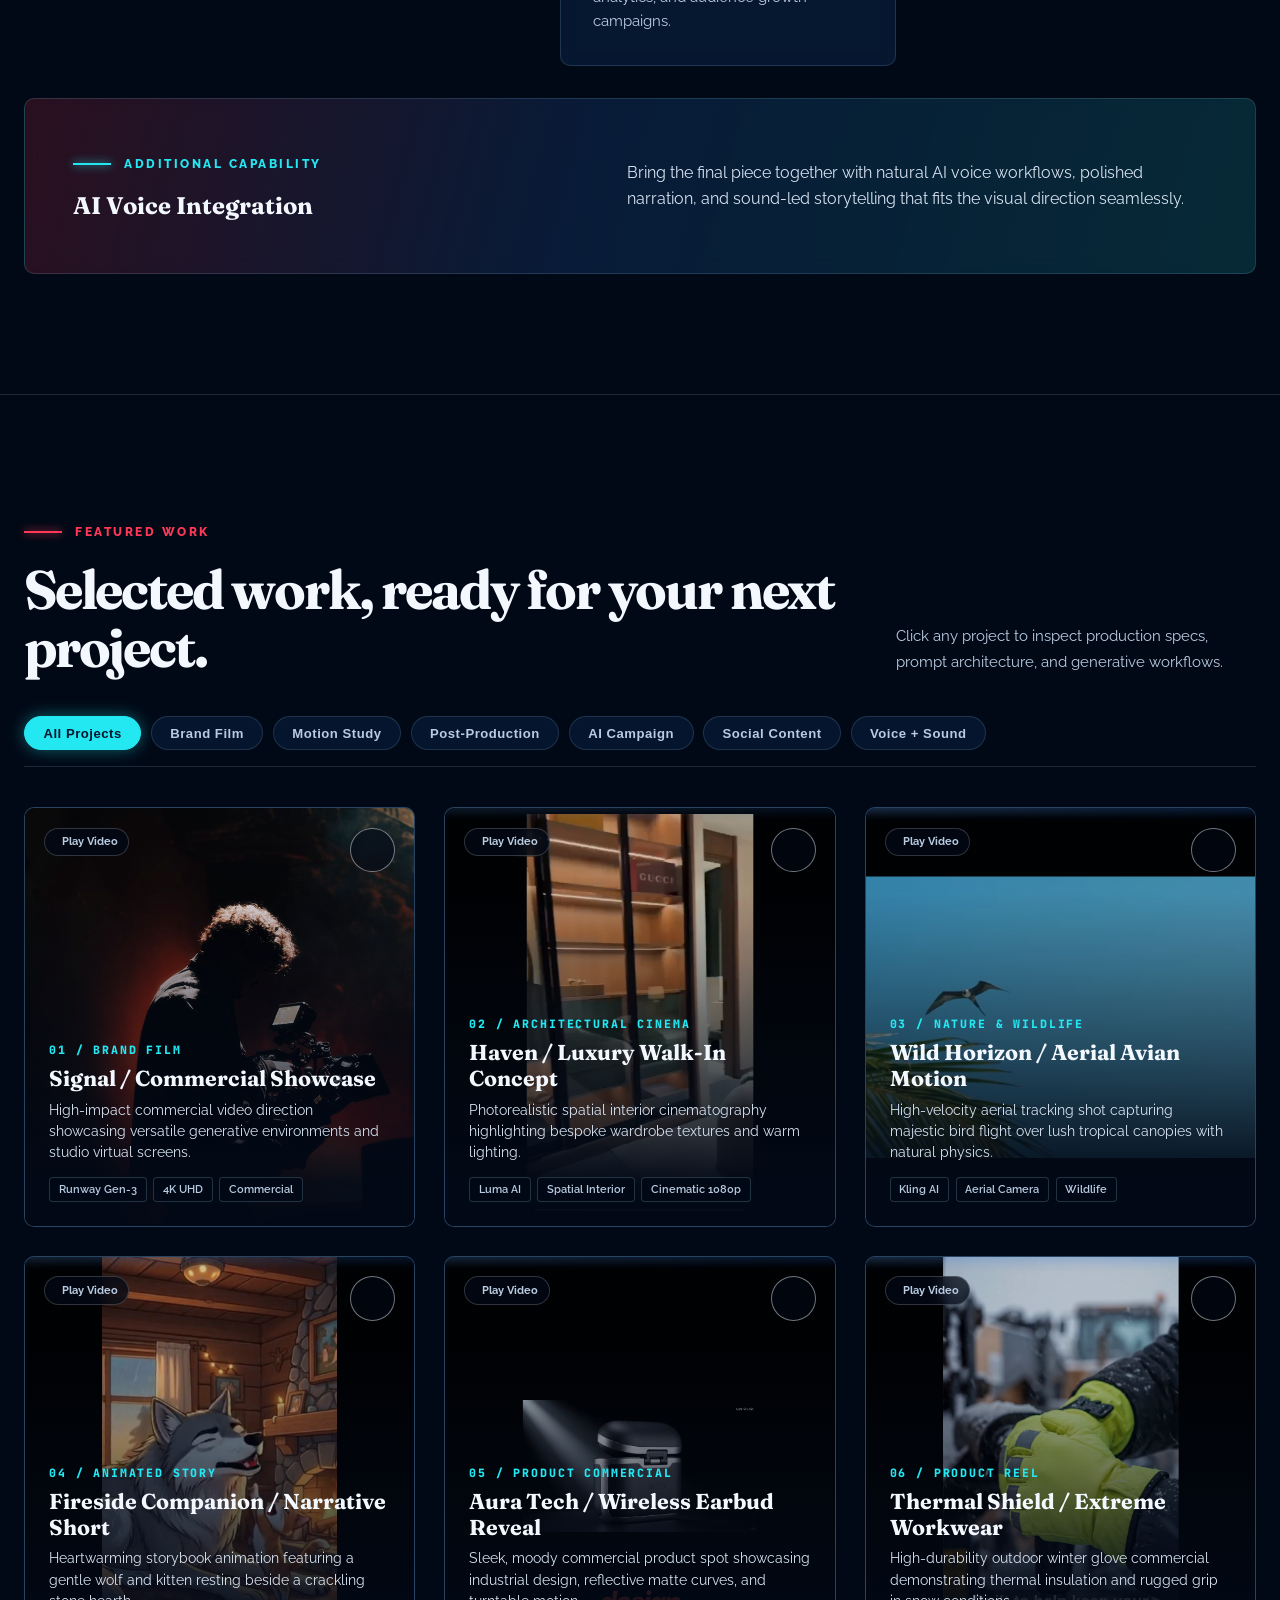
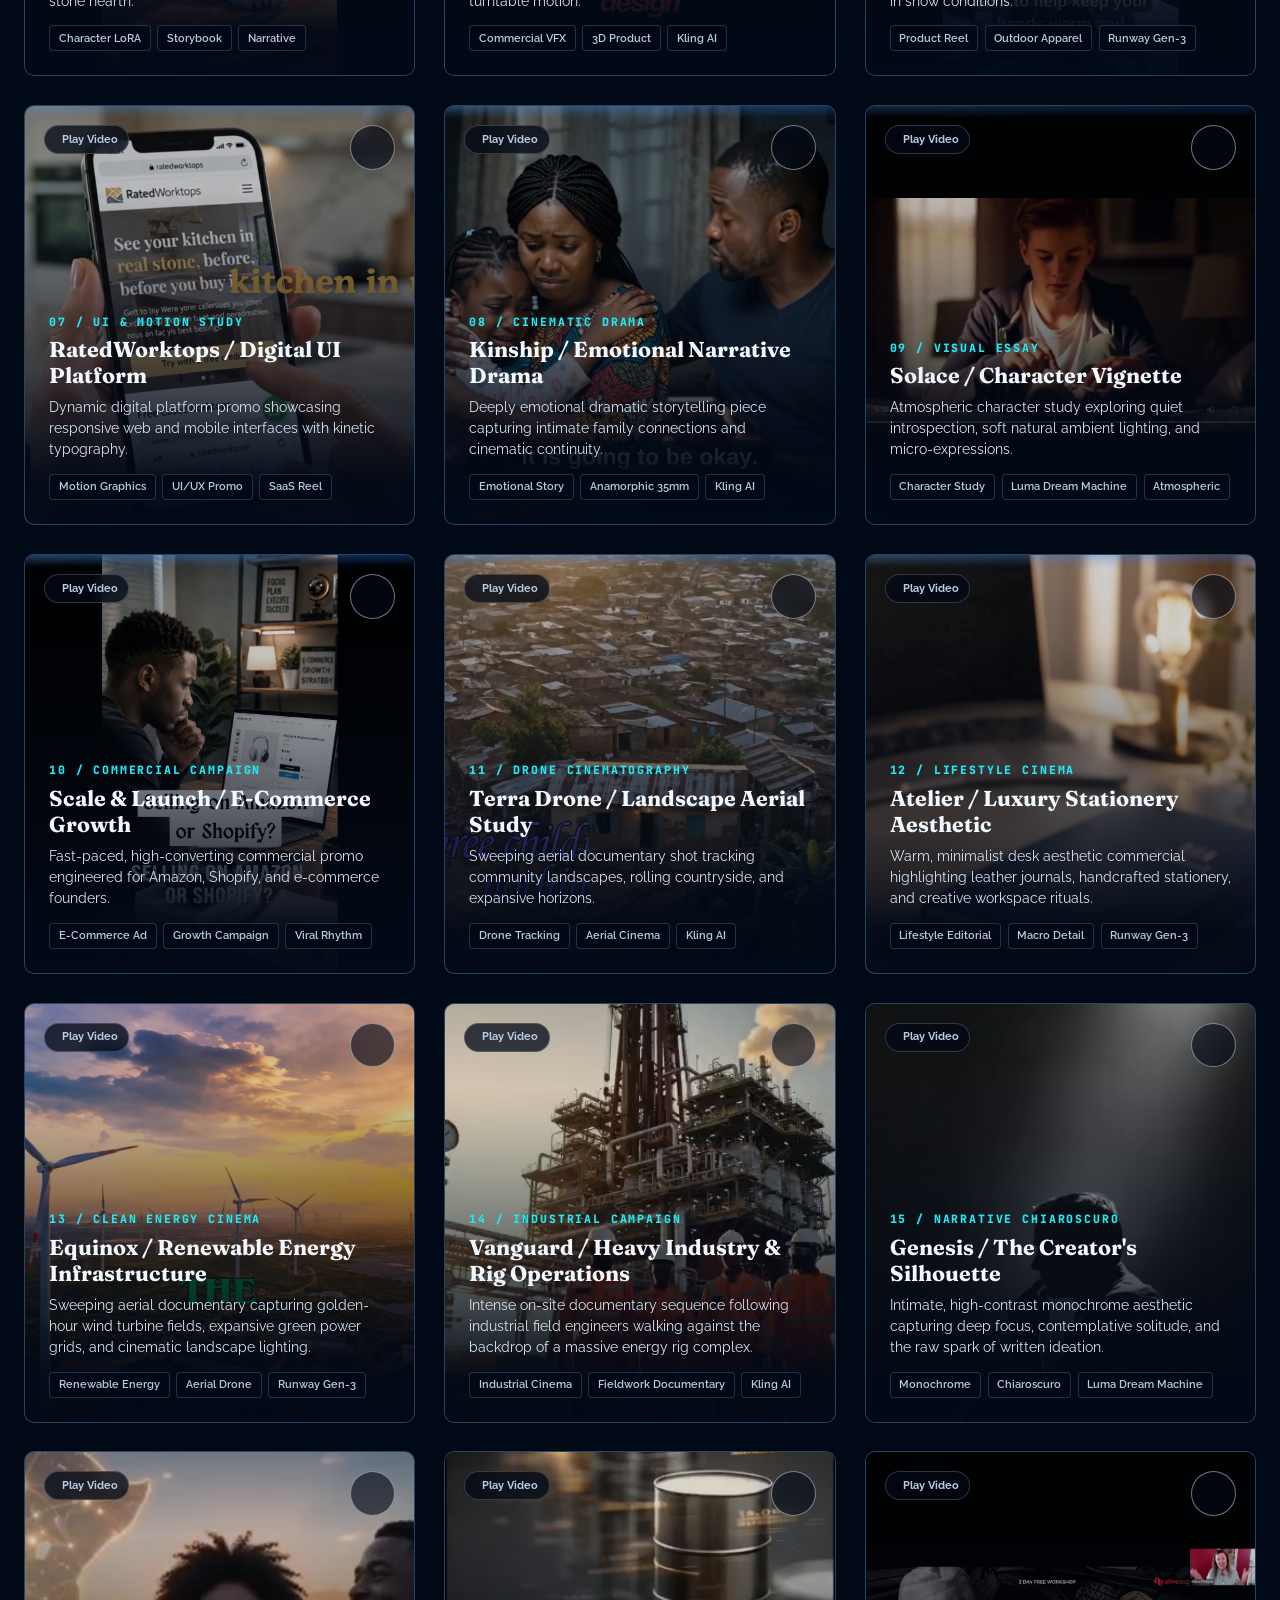
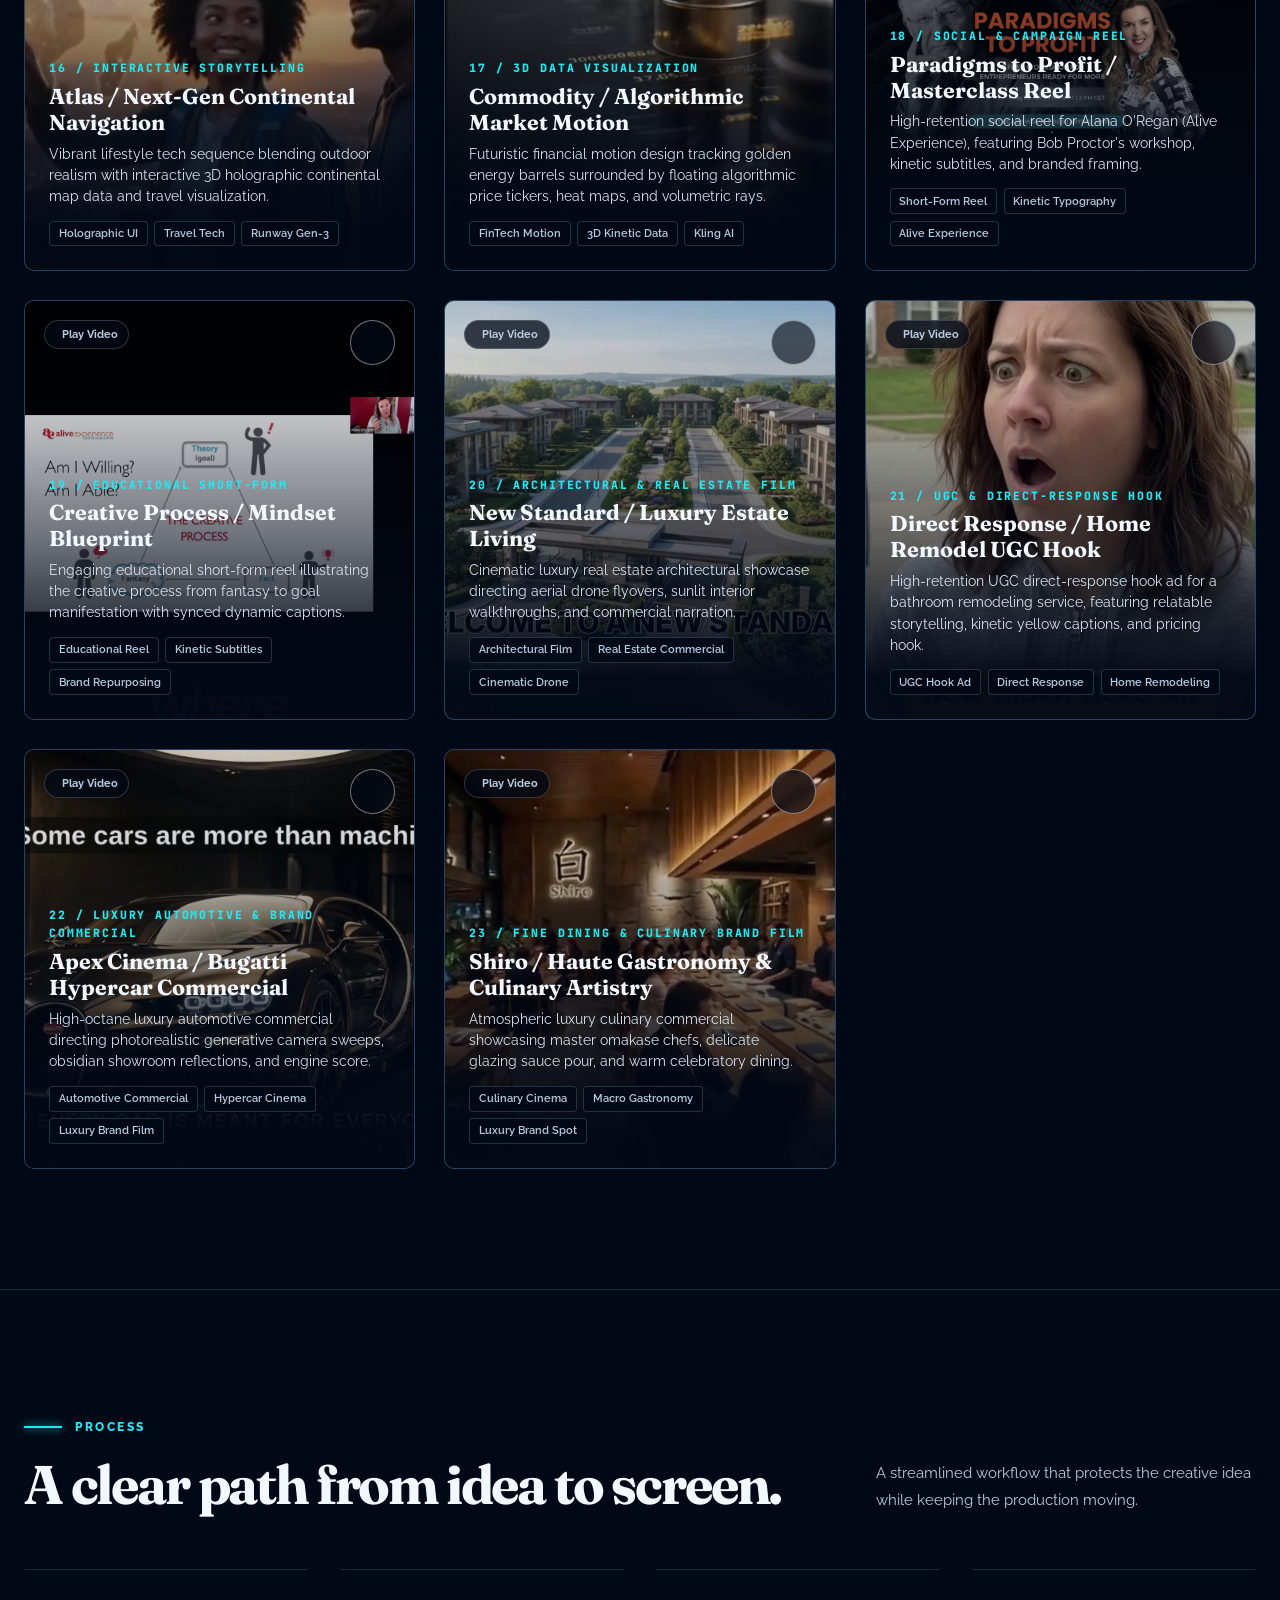
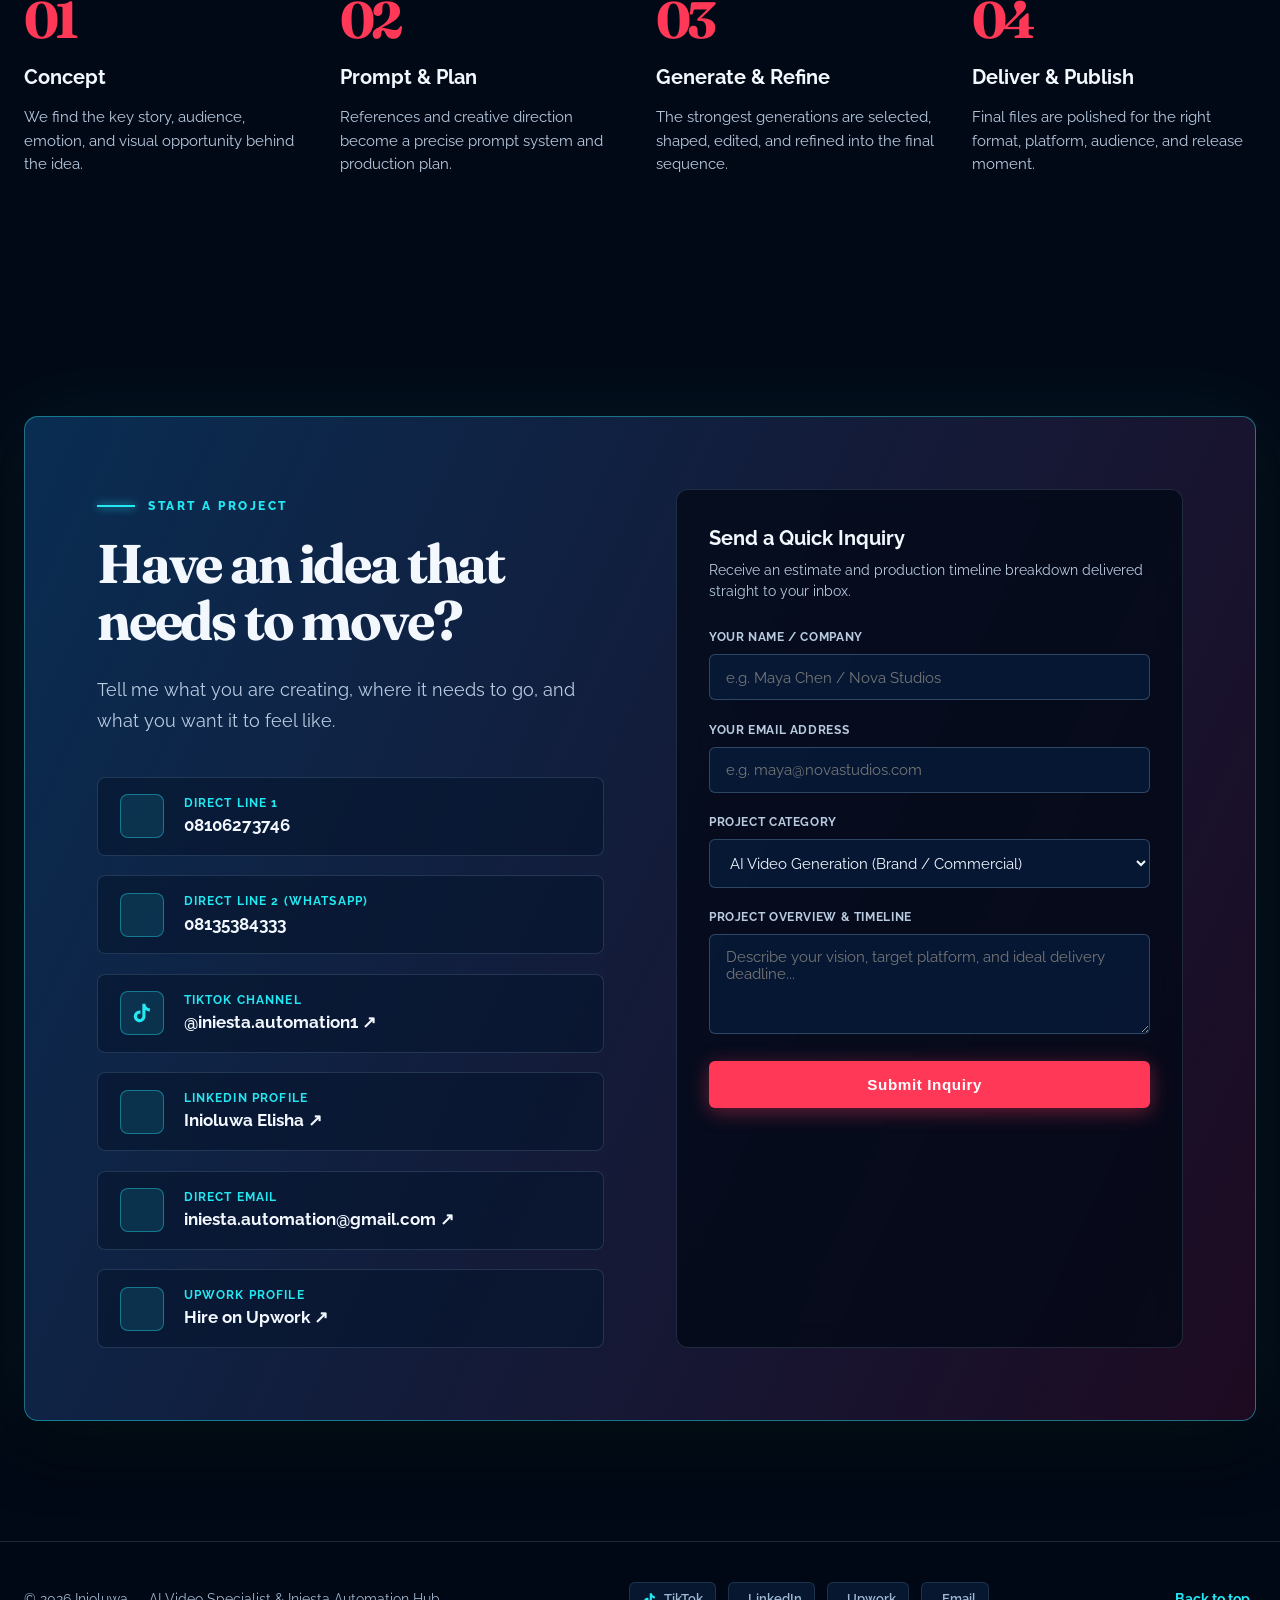
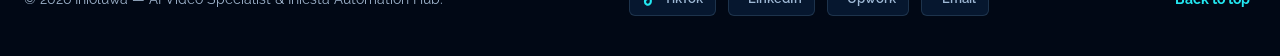
==== commit 148601c2: "feat(assets): update executive portrait and about frame styling" ====
--- a/index.html
+++ b/index.html
@@ -156,7 +156,7 @@
       <section id="about" class="top-line section-space">
         <div class="site-width about-grid">
           <div class="about-frame">
-            <img src="assets/portrait_cutout.png?v=5" alt="Professional portrait of Inioluwa in navy suit" class="about-portrait">
+            <img src="assets/portrait.jpg?v=6" alt="Professional portrait of Inioluwa in navy suit" class="about-portrait">
             <span class="frame-stamp">AI / VIDEO / SPECIALIST</span>
           </div>
           <div>
@@ -945,7 +945,7 @@
       <div class="wa-chat-header">
         <div class="wa-header-avatar-group">
           <div class="wa-avatar-ring">
-            <img src="assets/portrait_cutout.png" alt="Inioluwa" class="wa-avatar-img">
+            <img src="assets/portrait.jpg?v=6" alt="Inioluwa" class="wa-avatar-img">
             <span class="wa-online-dot" aria-hidden="true"></span>
           </div>
           <div class="wa-header-info">
--- a/css/style.css
+++ b/css/style.css
@@ -624,38 +624,37 @@
 .about-frame {
   position: relative;
   min-height: 480px;
+  aspect-ratio: 4 / 4.6;
   overflow: hidden;
-  border-radius: 12px;
-  border: 1px solid rgba(35, 231, 241, 0.4);
-  background: linear-gradient(145deg, #123862, #071630 48%, #210d25);
-  box-shadow: 0 20px 45px rgba(0, 0, 0, 0.6), inset 0 0 40px rgba(35, 231, 241, 0.1);
+  border-radius: 14px;
+  border: 1px solid rgba(35, 231, 241, 0.35);
+  background: #071630;
+  box-shadow: 0 20px 45px rgba(0, 0, 0, 0.6), inset 0 0 35px rgba(35, 231, 241, 0.12);
 }
 
 .about-frame::before {
   content: "";
   position: absolute;
-  width: 75%;
-  aspect-ratio: 1;
-  top: 10%;
-  left: 12%;
-  border-radius: 50%;
-  background: radial-gradient(circle, rgba(35, 231, 241, 0.8), rgba(35, 231, 241, 0.15) 35%, rgba(255, 56, 87, 0.45) 50%, transparent 70%);
-  filter: blur(12px);
+  inset: 0;
+  z-index: 2;
+  background: linear-gradient(180deg, rgba(2, 9, 22, 0.02) 40%, rgba(2, 9, 22, 0.6) 80%, rgba(2, 9, 22, 0.88) 100%);
   pointer-events: none;
 }
 
 .about-portrait {
   position: absolute;
-  z-index: 2;
-  bottom: 0;
-  left: 50%;
-  transform: translateX(-50%);
-  width: auto;
-  height: 95%;
-  max-width: 92%;
-  object-fit: contain;
-  object-position: center bottom;
-  filter: drop-shadow(0 15px 30px rgba(0, 0, 0, 0.75)) contrast(1.03);
+  inset: 0;
+  width: 100%;
+  height: 100%;
+  object-fit: cover;
+  object-position: center 15%;
+  z-index: 1;
+  transition: transform 0.6s cubic-bezier(0.16, 1, 0.3, 1), filter 0.6s ease;
+  filter: contrast(1.02) brightness(0.98);
+}
+
+.about-frame:hover .about-portrait {
+  transform: scale(1.03);
 }
 
 .about-portrait-tint {
@@ -665,10 +664,12 @@
 .about-frame::after {
   content: "";
   position: absolute;
-  inset: 15% 20%;
-  border: 1px solid rgba(243, 248, 255, 0.4);
-  transform: rotate(32deg);
+  inset: 0;
+  border-radius: 14px;
+  border: 1px solid rgba(35, 231, 241, 0.25);
+  box-shadow: inset 0 0 30px rgba(35, 231, 241, 0.1);
   pointer-events: none;
+  z-index: 2;
 }
 
 .frame-stamp {
@@ -1866,6 +1867,7 @@
   height: 100%;
   border-radius: 50%;
   object-fit: cover;
+  object-position: center 20%;
 }
 
 .wa-online-dot {
@@ -2274,3 +2276,576 @@
     height: 56px;
   }
 }
+
+/* ==========================================================================
+   MULTI-PAGE WEBSITE EXTENSIONS & ENHANCEMENTS
+   ========================================================================== */
+
+/* Mobile Navigation Drawer */
+.mobile-menu-toggle {
+  display: flex;
+  align-items: center;
+  justify-content: center;
+  width: 42px;
+  height: 42px;
+  border-radius: 8px;
+  background: rgba(8, 28, 57, 0.7);
+  border: 1px solid rgba(159, 212, 241, 0.2);
+  color: var(--white);
+  cursor: pointer;
+  transition: all 0.25s ease;
+}
+
+.mobile-menu-toggle:hover {
+  border-color: var(--cyan);
+  color: var(--cyan);
+  background: rgba(35, 231, 241, 0.1);
+}
+
+@media (min-width: 860px) {
+  .mobile-menu-toggle {
+    display: none;
+  }
+}
+
+.mobile-drawer {
+  position: fixed;
+  top: 80px;
+  left: 0;
+  right: 0;
+  background: rgba(2, 9, 22, 0.96);
+  backdrop-filter: blur(24px);
+  -webkit-backdrop-filter: blur(24px);
+  border-bottom: 1px solid rgba(35, 231, 241, 0.25);
+  padding: 1.5rem 1.75rem 2.25rem;
+  display: flex;
+  flex-direction: column;
+  gap: 0.5rem;
+  z-index: 99;
+  transform: translateY(-120%);
+  opacity: 0;
+  visibility: hidden;
+  transition: transform 0.35s cubic-bezier(0.16, 1, 0.3, 1), opacity 0.3s ease, visibility 0.3s ease;
+  box-shadow: 0 24px 48px rgba(0, 0, 0, 0.85);
+}
+
+.mobile-drawer.open {
+  transform: translateY(0);
+  opacity: 1;
+  visibility: visible;
+}
+
+.mobile-nav-link {
+  color: var(--white);
+  text-decoration: none;
+  font-size: 1.08rem;
+  font-weight: 700;
+  padding: 0.85rem 0;
+  display: flex;
+  align-items: center;
+  justify-content: space-between;
+  border-bottom: 1px solid rgba(159, 212, 241, 0.08);
+  transition: color 0.2s ease, padding-left 0.2s ease;
+}
+
+.mobile-nav-link:hover, .mobile-nav-link.active {
+  color: var(--cyan);
+  padding-left: 0.5rem;
+}
+
+/* Page Hero Header (Subpages: About, Services, Portfolio, Contact) */
+.page-hero {
+  padding: 9.5rem 0 4.5rem;
+  position: relative;
+  background: radial-gradient(circle at 50% 0%, rgba(35, 231, 241, 0.12), transparent 70%);
+  border-bottom: 1px solid var(--line);
+}
+
+.page-hero-inner {
+  max-width: 920px;
+}
+
+.page-breadcrumb {
+  display: inline-flex;
+  align-items: center;
+  gap: 0.5rem;
+  font-size: 0.82rem;
+  font-weight: 700;
+  letter-spacing: 0.08em;
+  text-transform: uppercase;
+  color: var(--cyan);
+  margin-bottom: 1rem;
+}
+
+.page-breadcrumb a {
+  color: var(--mist);
+  text-decoration: none;
+  transition: color 0.2s ease;
+}
+
+.page-breadcrumb a:hover {
+  color: var(--cyan);
+}
+
+.page-breadcrumb i {
+  color: var(--line-strong);
+}
+
+.page-hero-title {
+  font-size: clamp(2.35rem, 5vw, 3.85rem);
+  font-weight: 900;
+  line-height: 1.12;
+  letter-spacing: -0.025em;
+  color: var(--white);
+  margin-bottom: 1.25rem;
+}
+
+.page-hero-subtitle {
+  font-size: clamp(1.05rem, 1.8vw, 1.28rem);
+  color: var(--mist);
+  line-height: 1.65;
+  max-width: 760px;
+}
+
+.page-hero-stats {
+  display: flex;
+  flex-wrap: wrap;
+  gap: 2rem;
+  margin-top: 2.5rem;
+  padding-top: 2rem;
+  border-top: 1px solid var(--line);
+}
+
+.page-hero-stat-item {
+  display: flex;
+  flex-direction: column;
+}
+
+.page-hero-stat-val {
+  font-family: var(--font-display);
+  font-size: 2.2rem;
+  font-weight: 900;
+  color: var(--cyan);
+  line-height: 1;
+}
+
+.page-hero-stat-lbl {
+  font-size: 0.8rem;
+  font-weight: 600;
+  letter-spacing: 0.06em;
+  text-transform: uppercase;
+  color: var(--mist);
+  margin-top: 0.35rem;
+}
+
+/* Service Detail Cards & Layout (Services Page) */
+.services-detailed-list {
+  display: flex;
+  flex-direction: column;
+  gap: 2.5rem;
+}
+
+.service-detail-card {
+  background: var(--panel-card);
+  border: 1px solid var(--line);
+  border-radius: 16px;
+  padding: 2.5rem;
+  position: relative;
+  overflow: hidden;
+  transition: all 0.35s ease;
+  display: grid;
+  grid-template-columns: 1fr;
+  gap: 2rem;
+}
+
+@media (min-width: 960px) {
+  .service-detail-card {
+    grid-template-columns: 1.2fr 0.8fr;
+    gap: 3rem;
+  }
+}
+
+.service-detail-card:hover {
+  border-color: rgba(35, 231, 241, 0.45);
+  box-shadow: 0 16px 40px rgba(0, 0, 0, 0.4), 0 0 25px rgba(35, 231, 241, 0.1);
+  transform: translateY(-2px);
+}
+
+.service-detail-header {
+  display: flex;
+  align-items: center;
+  gap: 1.2rem;
+  margin-bottom: 1.2rem;
+}
+
+.service-badge-num {
+  font-family: var(--font-mono);
+  font-size: 1.25rem;
+  font-weight: 800;
+  color: var(--cyan);
+  background: rgba(35, 231, 241, 0.12);
+  border: 1px solid rgba(35, 231, 241, 0.3);
+  padding: 0.3rem 0.75rem;
+  border-radius: 8px;
+}
+
+.service-detail-title {
+  font-size: clamp(1.4rem, 2.2vw, 1.85rem);
+  font-weight: 800;
+  color: var(--white);
+  line-height: 1.25;
+}
+
+.service-detail-desc {
+  font-size: 1.02rem;
+  color: var(--mist);
+  line-height: 1.65;
+  margin-bottom: 1.5rem;
+}
+
+.service-deliverables-title {
+  font-size: 0.82rem;
+  font-weight: 700;
+  letter-spacing: 0.1em;
+  text-transform: uppercase;
+  color: var(--cyan);
+  margin-bottom: 0.85rem;
+}
+
+.service-deliverables-list {
+  list-style: none;
+  display: flex;
+  flex-direction: column;
+  gap: 0.65rem;
+  margin-bottom: 1.5rem;
+}
+
+.service-deliverables-list li {
+  display: flex;
+  align-items: flex-start;
+  gap: 0.65rem;
+  font-size: 0.93rem;
+  color: var(--white);
+  line-height: 1.45;
+}
+
+.service-deliverables-list li i {
+  color: var(--cyan);
+  flex-shrink: 0;
+  margin-top: 2px;
+}
+
+.service-sidebar-box {
+  background: rgba(2, 9, 22, 0.6);
+  border: 1px solid rgba(159, 212, 241, 0.12);
+  border-radius: 12px;
+  padding: 1.75rem;
+  display: flex;
+  flex-direction: column;
+  justify-content: space-between;
+  gap: 1.5rem;
+}
+
+.service-sidebar-metric {
+  display: flex;
+  flex-direction: column;
+  gap: 0.3rem;
+}
+
+.service-metric-label {
+  font-size: 0.75rem;
+  font-weight: 700;
+  letter-spacing: 0.08em;
+  text-transform: uppercase;
+  color: var(--mist);
+}
+
+.service-metric-val {
+  font-size: 1.05rem;
+  font-weight: 700;
+  color: var(--white);
+}
+
+/* Production Comparison Grid (Services Page) */
+.comparison-table-wrap {
+  overflow-x: auto;
+  border: 1px solid var(--line);
+  border-radius: 14px;
+  background: var(--panel-card);
+}
+
+.comparison-table {
+  width: 100%;
+  border-collapse: collapse;
+  min-width: 620px;
+}
+
+.comparison-table th, .comparison-table td {
+  padding: 1.25rem 1.5rem;
+  text-align: left;
+  border-bottom: 1px solid rgba(159, 212, 241, 0.08);
+}
+
+.comparison-table th {
+  background: rgba(8, 28, 57, 0.9);
+  font-size: 0.85rem;
+  font-weight: 800;
+  letter-spacing: 0.08em;
+  text-transform: uppercase;
+  color: var(--mist);
+}
+
+.comparison-table th.highlight-col {
+  color: var(--cyan);
+  background: rgba(35, 231, 241, 0.12);
+}
+
+.comparison-table td {
+  font-size: 0.95rem;
+  color: var(--mist);
+}
+
+.comparison-table td.highlight-col {
+  color: var(--white);
+  font-weight: 600;
+  background: rgba(35, 231, 241, 0.03);
+}
+
+/* FAQ Accordion Styling */
+.faq-grid {
+  display: flex;
+  flex-direction: column;
+  gap: 1rem;
+  max-width: 860px;
+  margin: 0 auto;
+}
+
+.faq-item {
+  background: var(--panel-card);
+  border: 1px solid var(--line);
+  border-radius: 12px;
+  overflow: hidden;
+  transition: border-color 0.25s ease, box-shadow 0.25s ease;
+}
+
+.faq-item:hover {
+  border-color: rgba(35, 231, 241, 0.35);
+}
+
+.faq-question {
+  width: 100%;
+  padding: 1.35rem 1.6rem;
+  background: transparent;
+  border: none;
+  color: var(--white);
+  font-family: inherit;
+  font-size: 1.08rem;
+  font-weight: 700;
+  display: flex;
+  align-items: center;
+  justify-content: space-between;
+  gap: 1rem;
+  text-align: left;
+  cursor: pointer;
+  transition: color 0.2s ease;
+}
+
+.faq-question:hover {
+  color: var(--cyan);
+}
+
+.faq-icon {
+  width: 28px;
+  height: 28px;
+  border-radius: 50%;
+  background: rgba(35, 231, 241, 0.1);
+  color: var(--cyan);
+  display: flex;
+  align-items: center;
+  justify-content: center;
+  flex-shrink: 0;
+  transition: transform 0.3s ease, background 0.3s ease;
+}
+
+.faq-item.active .faq-icon {
+  transform: rotate(45deg);
+  background: var(--cyan);
+  color: var(--navy);
+}
+
+.faq-answer {
+  max-height: 0;
+  overflow: hidden;
+  transition: max-height 0.35s cubic-bezier(0.16, 1, 0.3, 1), padding 0.3s ease;
+  padding: 0 1.6rem;
+  color: var(--mist);
+  font-size: 0.96rem;
+  line-height: 1.65;
+}
+
+.faq-item.active .faq-answer {
+  max-height: 400px;
+  padding: 0 1.6rem 1.5rem;
+}
+
+/* About Narrative & Production Values Grid */
+.about-pillars-grid {
+  display: grid;
+  grid-template-columns: repeat(auto-fit, minmax(280px, 1fr));
+  gap: 1.75rem;
+  margin-top: 3rem;
+}
+
+.about-pillar-card {
+  background: var(--panel-card);
+  border: 1px solid var(--line);
+  border-radius: 14px;
+  padding: 2.2rem;
+  transition: all 0.3s ease;
+}
+
+.about-pillar-card:hover {
+  border-color: var(--cyan);
+  transform: translateY(-3px);
+  box-shadow: 0 12px 30px rgba(0, 0, 0, 0.4);
+}
+
+.about-pillar-icon {
+  width: 52px;
+  height: 52px;
+  border-radius: 12px;
+  background: rgba(35, 231, 241, 0.12);
+  border: 1px solid rgba(35, 231, 241, 0.3);
+  color: var(--cyan);
+  display: flex;
+  align-items: center;
+  justify-content: center;
+  margin-bottom: 1.3rem;
+}
+
+.about-pillar-title {
+  font-size: 1.25rem;
+  font-weight: 800;
+  color: var(--white);
+  margin-bottom: 0.65rem;
+}
+
+.about-pillar-desc {
+  font-size: 0.94rem;
+  color: var(--mist);
+  line-height: 1.6;
+}
+
+/* Tech Arsenal Stack Cards (About Page) */
+.tech-arsenal-grid {
+  display: grid;
+  grid-template-columns: repeat(auto-fit, minmax(260px, 1fr));
+  gap: 1.5rem;
+}
+
+.tech-arsenal-category {
+  background: var(--panel-card);
+  border: 1px solid var(--line);
+  border-radius: 14px;
+  padding: 1.75rem;
+}
+
+.tech-category-title {
+  font-size: 0.88rem;
+  font-weight: 800;
+  letter-spacing: 0.08em;
+  text-transform: uppercase;
+  color: var(--cyan);
+  margin-bottom: 1rem;
+  display: flex;
+  align-items: center;
+  gap: 0.5rem;
+}
+
+.tech-items-list {
+  display: flex;
+  flex-direction: column;
+  gap: 0.75rem;
+}
+
+.tech-item-row {
+  display: flex;
+  align-items: center;
+  justify-content: space-between;
+  padding: 0.5rem 0.75rem;
+  background: rgba(2, 9, 22, 0.5);
+  border: 1px solid rgba(159, 212, 241, 0.08);
+  border-radius: 8px;
+  font-size: 0.88rem;
+  color: var(--white);
+}
+
+.tech-item-role {
+  font-size: 0.72rem;
+  font-weight: 700;
+  color: var(--mist);
+  letter-spacing: 0.04em;
+  text-transform: uppercase;
+}
+
+/* CTA Highlight Banner (Reusable across pages) */
+.cta-highlight-banner {
+  background: linear-gradient(135deg, rgba(8, 28, 57, 0.95), rgba(6, 21, 45, 0.98));
+  border: 1px solid rgba(35, 231, 241, 0.35);
+  border-radius: 20px;
+  padding: clamp(2.5rem, 5vw, 4.5rem) clamp(1.75rem, 4vw, 3.5rem);
+  text-align: center;
+  position: relative;
+  overflow: hidden;
+  box-shadow: 0 20px 50px rgba(0, 0, 0, 0.5), 0 0 30px rgba(35, 231, 241, 0.1);
+}
+
+.cta-highlight-banner::before {
+  content: '';
+  position: absolute;
+  top: -50%;
+  left: 50%;
+  transform: translateX(-50%);
+  width: 500px;
+  height: 250px;
+  background: radial-gradient(ellipse, rgba(35, 231, 241, 0.2), transparent 70%);
+  pointer-events: none;
+}
+
+.cta-banner-title {
+  font-size: clamp(2rem, 3.8vw, 3.2rem);
+  font-weight: 900;
+  color: var(--white);
+  line-height: 1.15;
+  margin-bottom: 1rem;
+}
+
+.cta-banner-subtitle {
+  font-size: clamp(1rem, 1.6vw, 1.2rem);
+  color: var(--mist);
+  max-width: 640px;
+  margin: 0 auto 2.25rem;
+  line-height: 1.6;
+}
+
+.cta-banner-actions {
+  display: flex;
+  flex-wrap: wrap;
+  align-items: center;
+  justify-content: center;
+  gap: 1.25rem;
+}
+
+/* Contact Page Grid Layout */
+.contact-page-grid {
+  display: grid;
+  grid-template-columns: 1fr;
+  gap: 3.5rem;
+}
+
+@media (min-width: 992px) {
+  .contact-page-grid {
+    grid-template-columns: 1fr 1.3fr;
+  }
+}
+
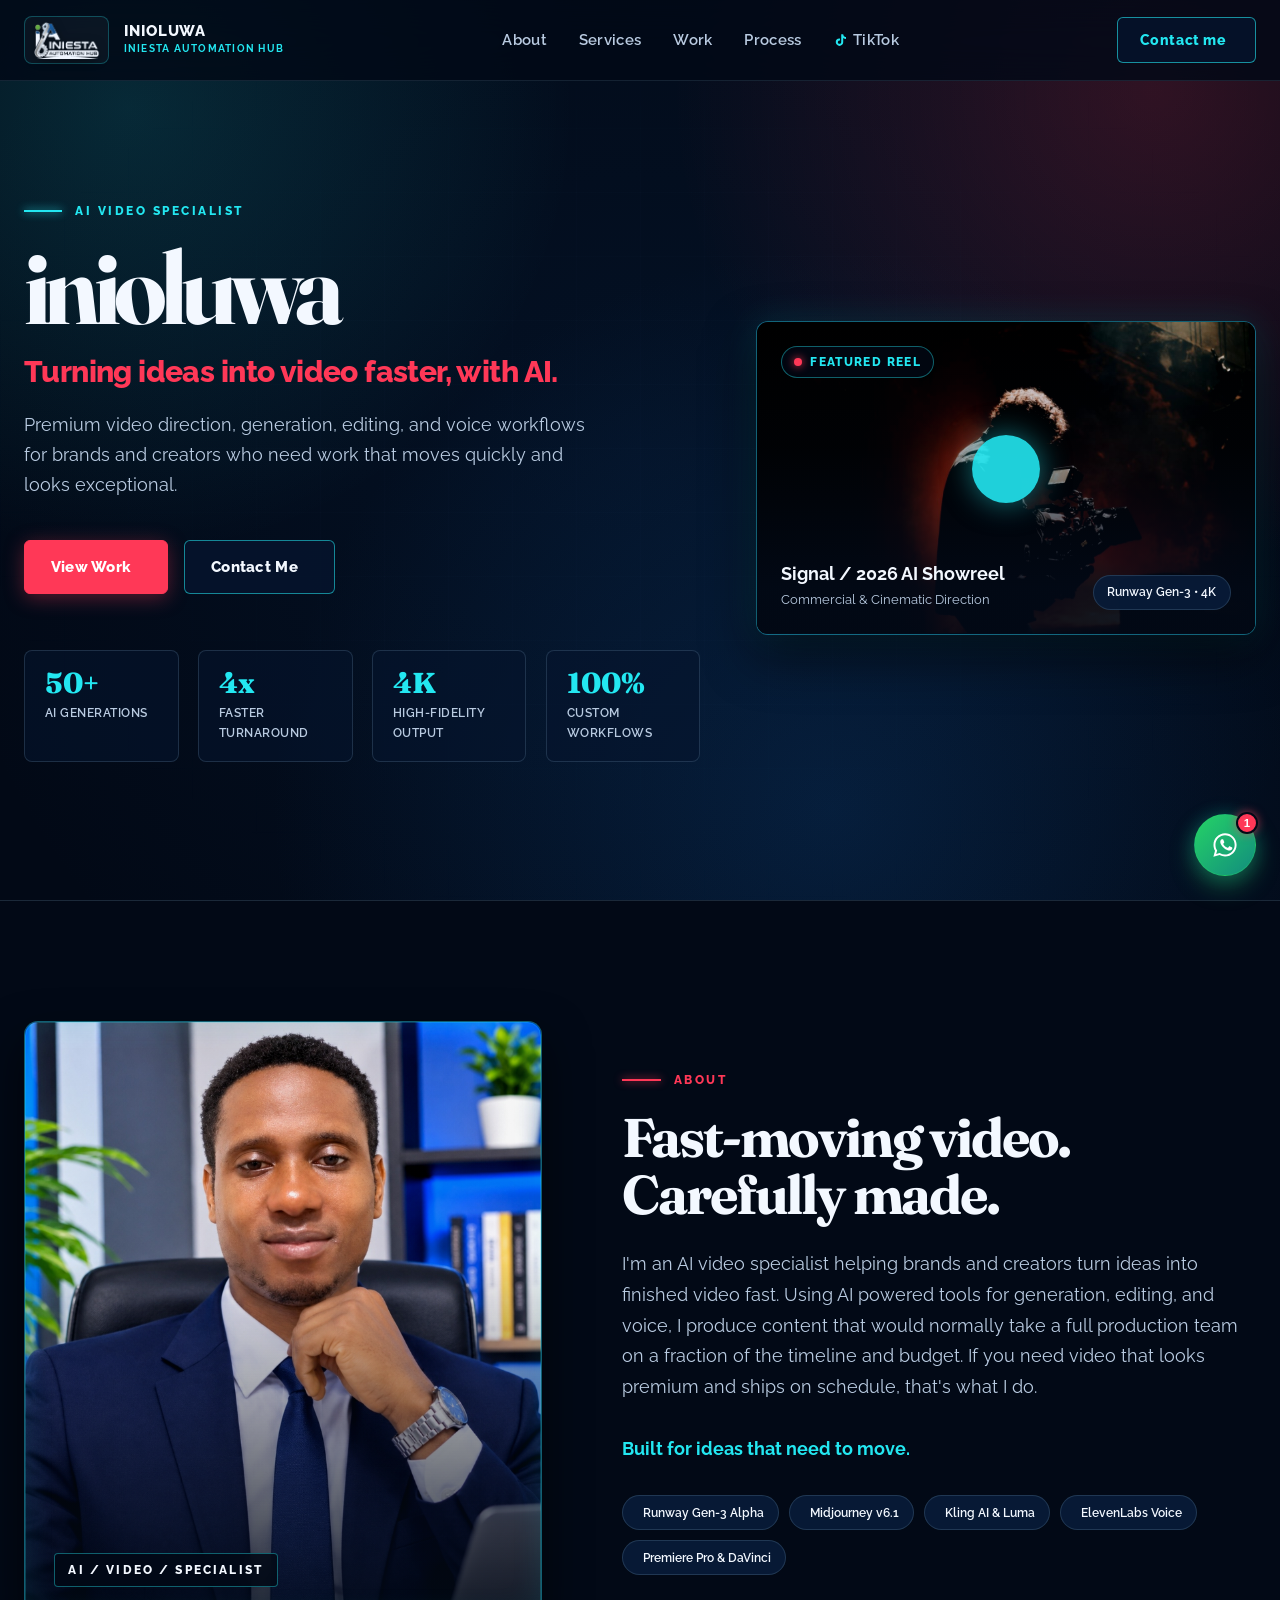
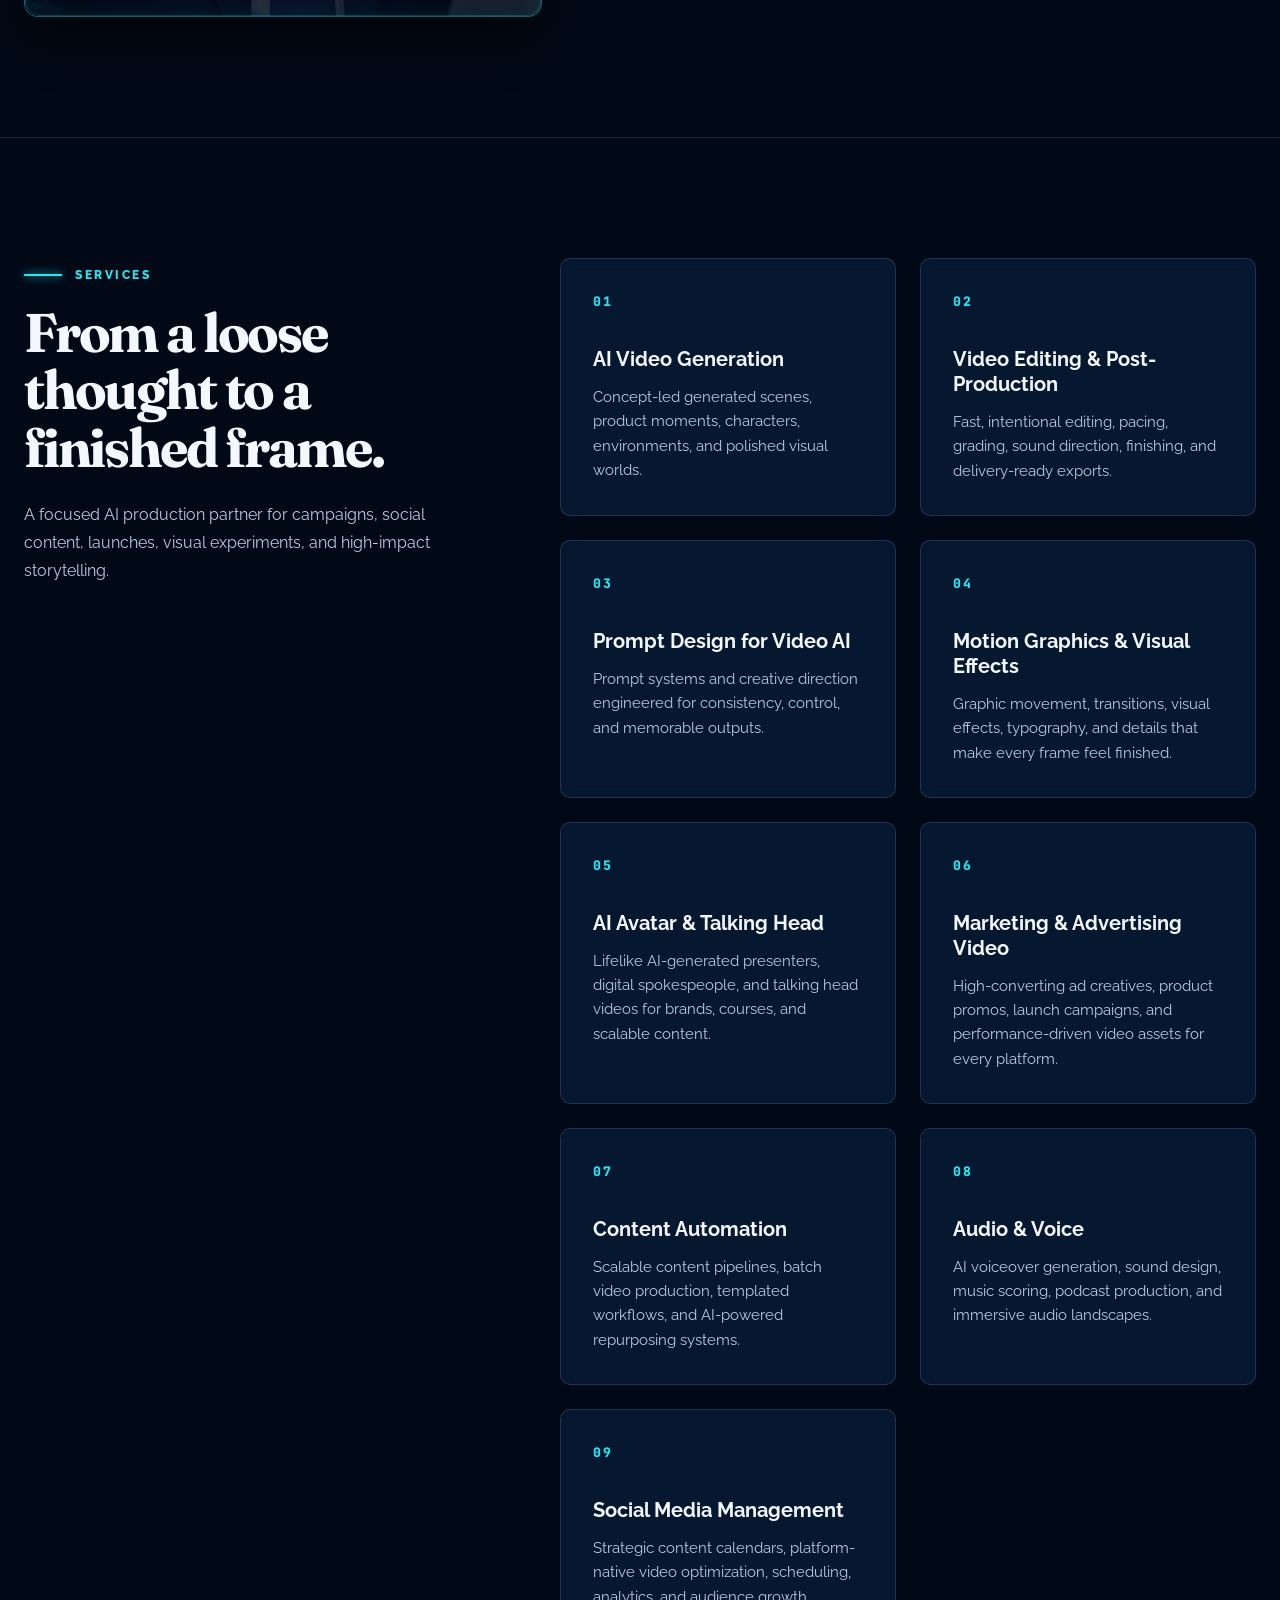
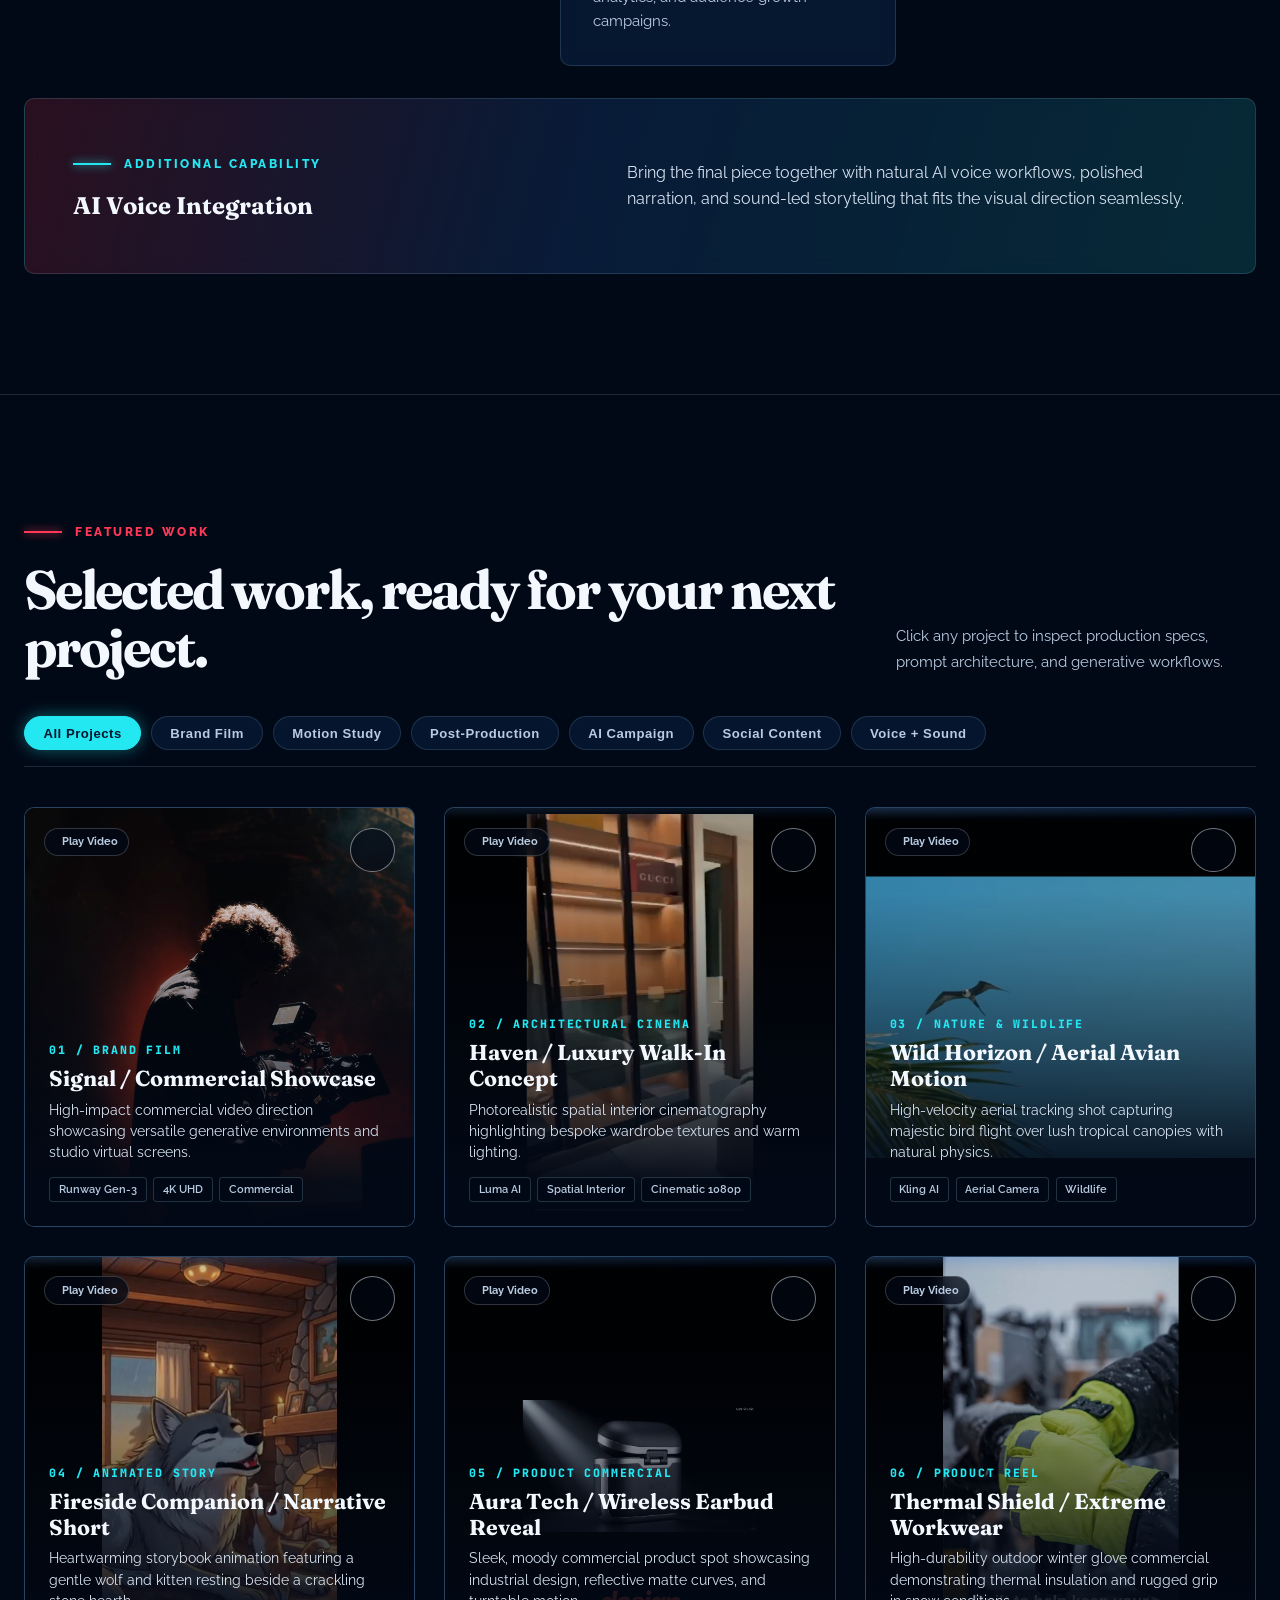
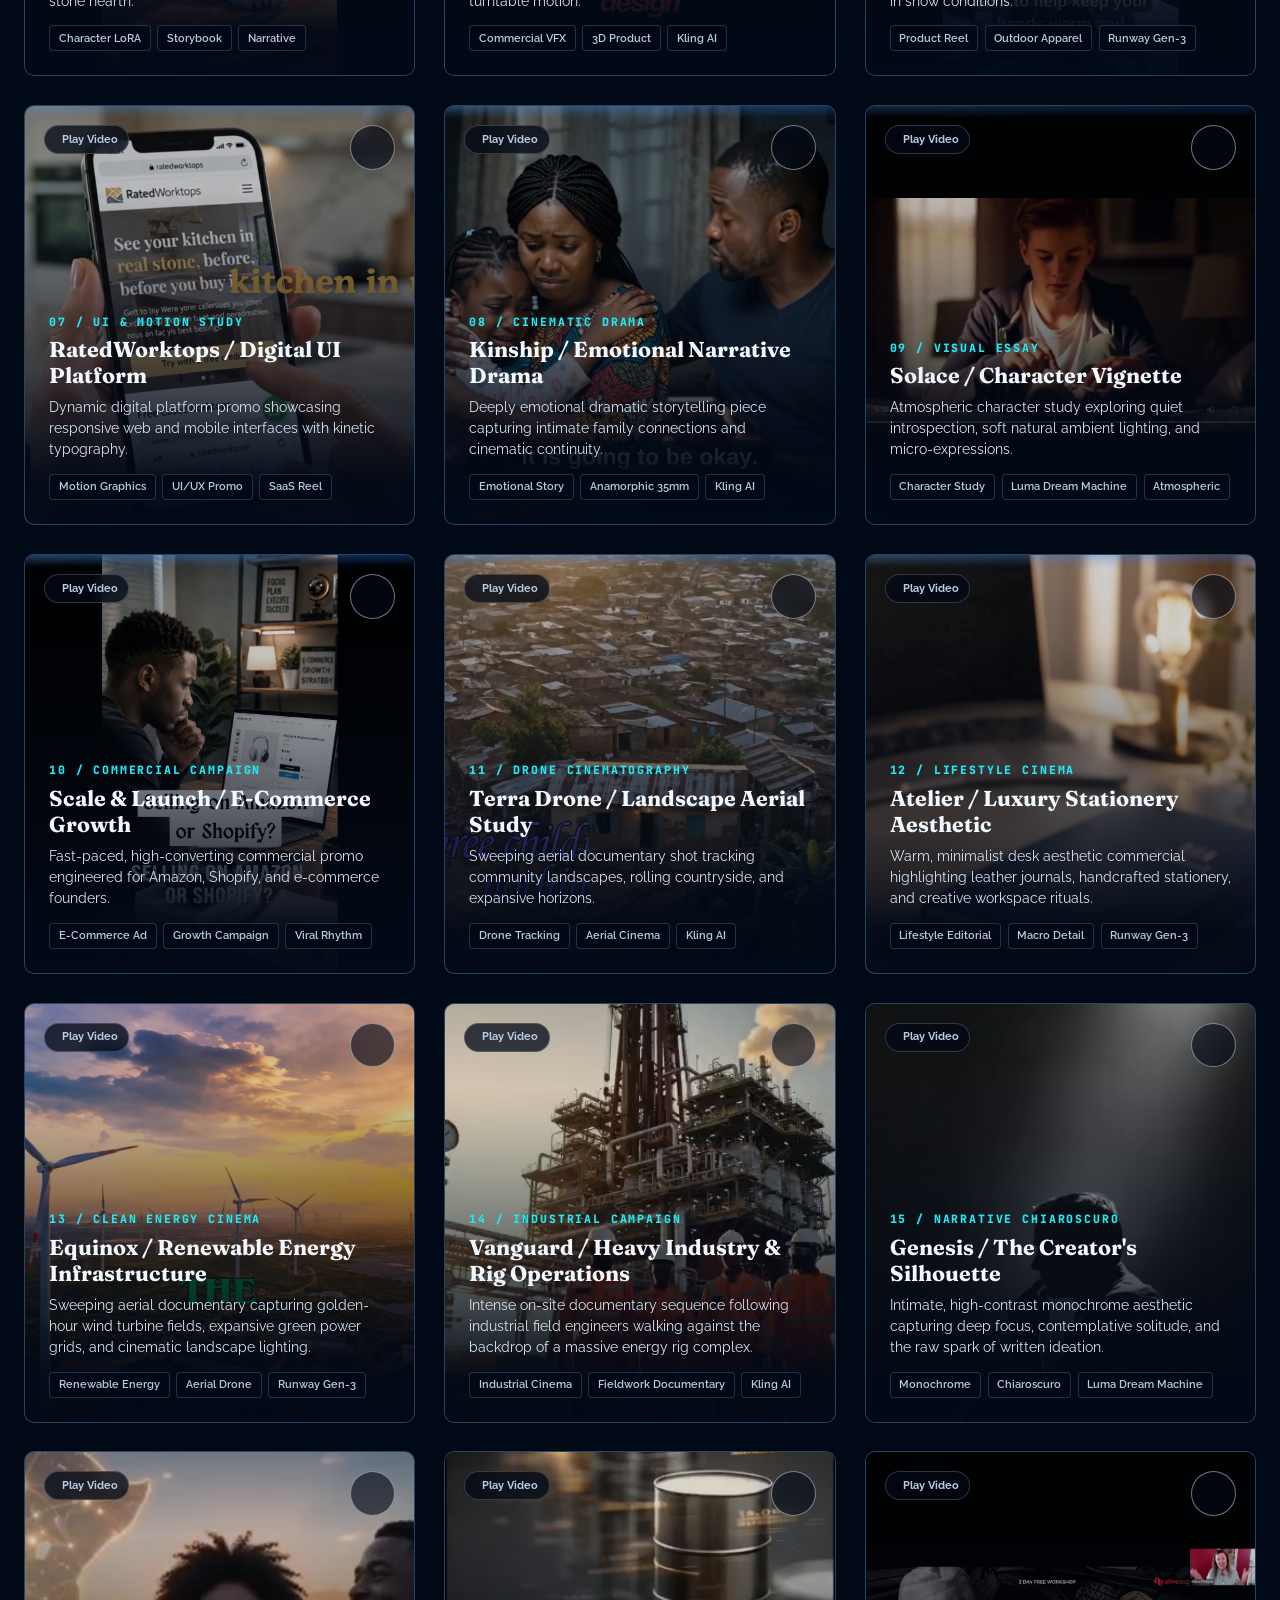
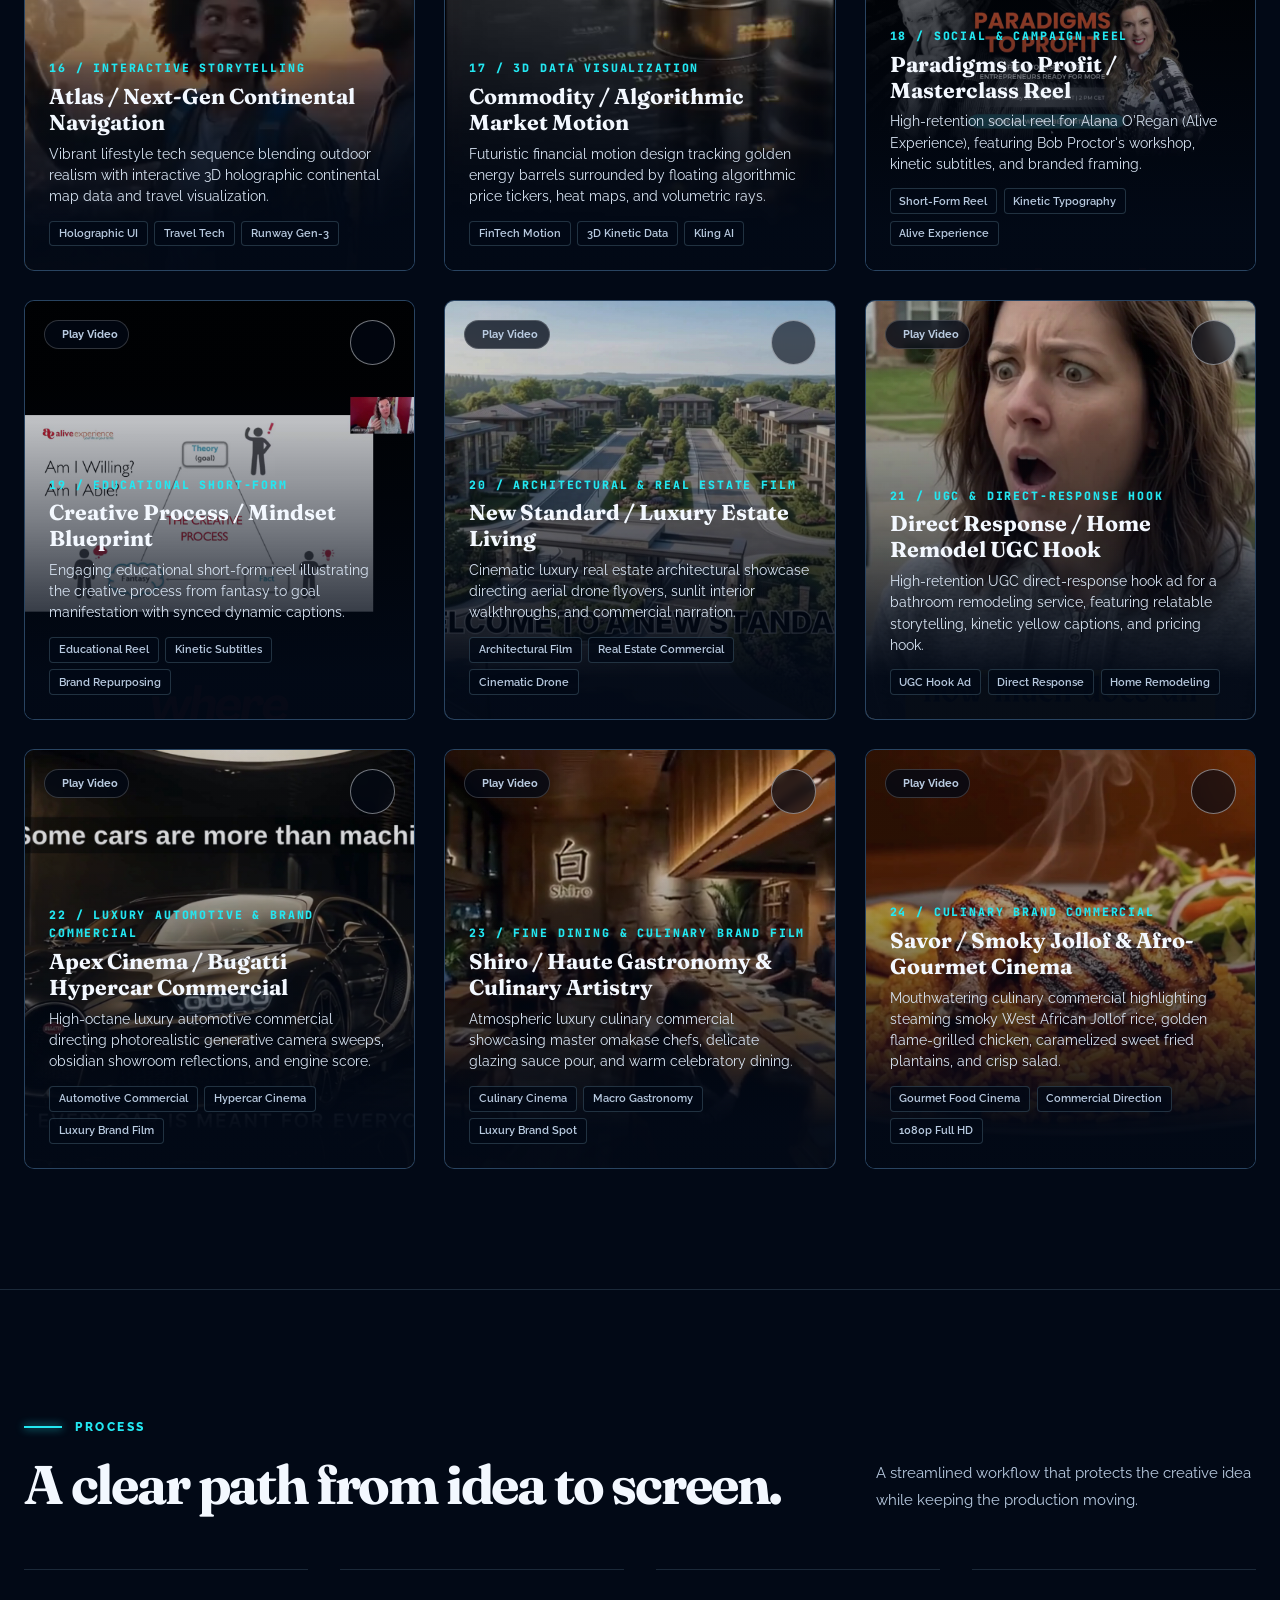
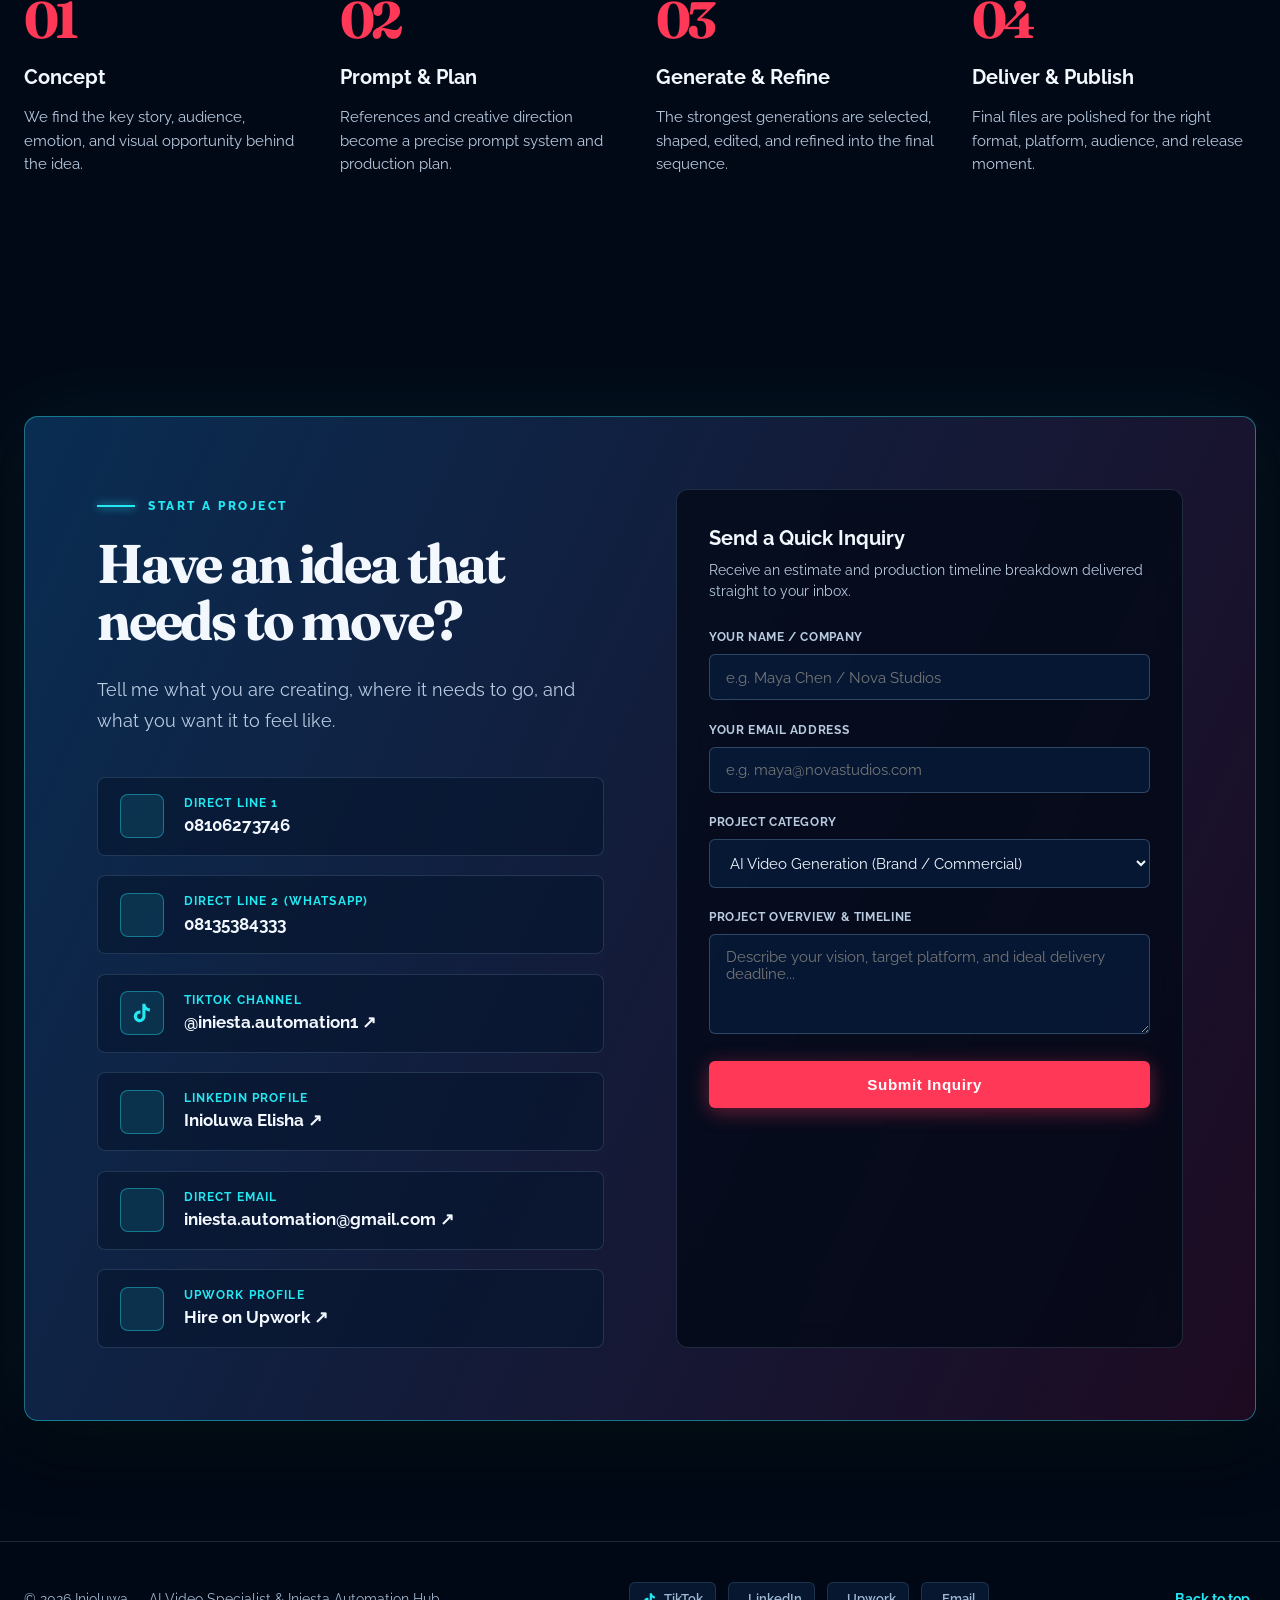
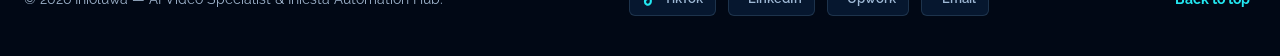
==== commit b3e251f8: "feat(portfolio): add Project 24 - Savor / Smoky Jollof & Afro-Gourmet Cinema video production" ====
--- a/index.html
+++ b/index.html
@@ -276,7 +276,7 @@
             <button class="filter-btn" data-filter="voice">Voice + Sound</button>
           </div>
 
-          <!-- Projects Grid (22 Live Productions) -->
+          <!-- Projects Grid (24 Live Productions) -->
           <div class="work-grid" id="workGrid">
             <!-- Project 1 -->
             <article class="work-card" data-id="1" data-category="brand">
@@ -688,6 +688,24 @@
                   <span class="work-pill">Culinary Cinema</span>
                   <span class="work-pill">Macro Gastronomy</span>
                   <span class="work-pill">Luxury Brand Spot</span>
+                </div>
+              </div>
+            </article>
+
+            <!-- Project 24 -->
+            <article class="work-card" data-id="24" data-category="brand">
+              <img src="assets/projects/thumb_d7.png" alt="Savor / Smoky Jollof &amp; Afro-Gourmet Cinema" class="work-image" loading="lazy">
+              <div class="work-overlay"></div>
+              <div class="work-play-badge"><i data-lucide="play" class="w-3 h-3 fill-current"></i> Play Video</div>
+              <span class="work-arrow"><i data-lucide="arrow-up-right"></i></span>
+              <div class="work-content">
+                <p class="work-kicker">24 / CULINARY BRAND COMMERCIAL</p>
+                <h3 class="display-font work-title">Savor / Smoky Jollof &amp; Afro-Gourmet Cinema</h3>
+                <p class="work-copy">Mouthwatering culinary commercial highlighting steaming smoky West African Jollof rice, golden flame-grilled chicken, caramelized sweet fried plantains, and crisp salad.</p>
+                <div class="work-pills">
+                  <span class="work-pill">Gourmet Food Cinema</span>
+                  <span class="work-pill">Commercial Direction</span>
+                  <span class="work-pill">1080p Full HD</span>
                 </div>
               </div>
             </article>
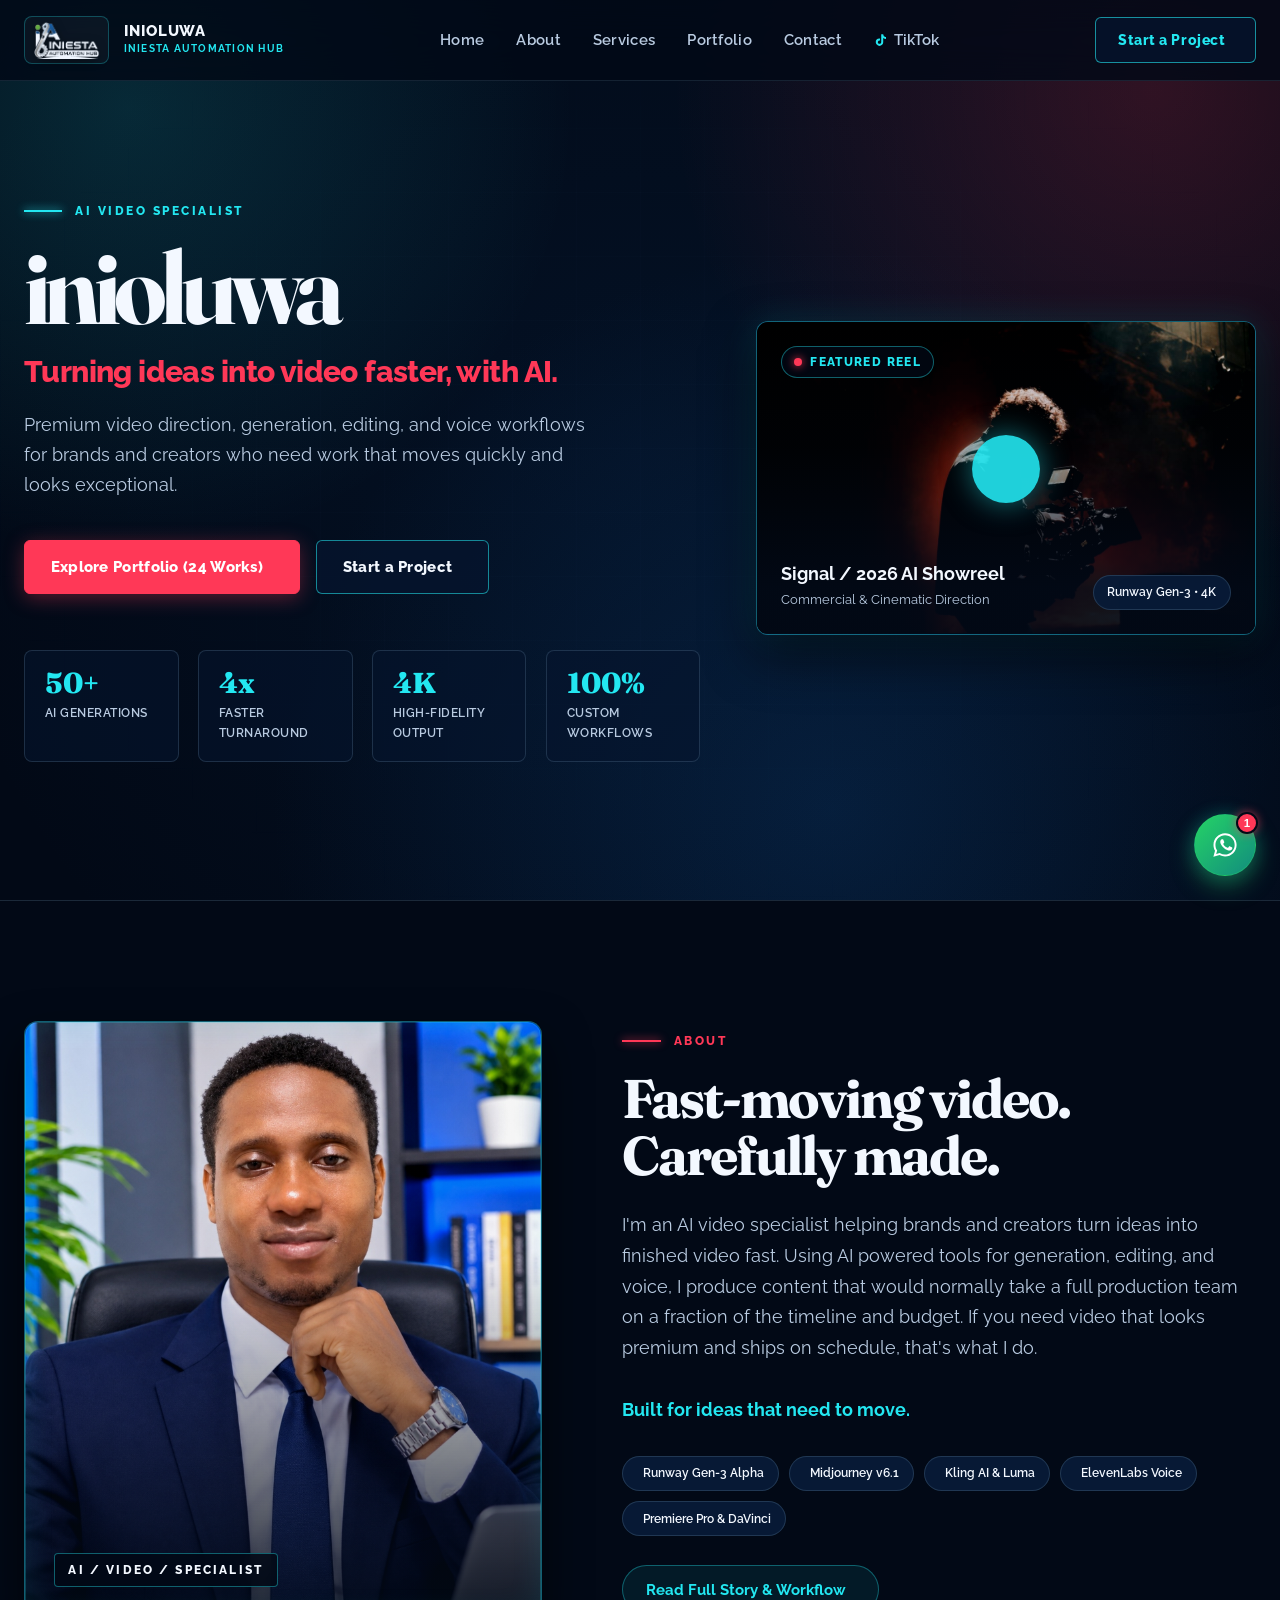
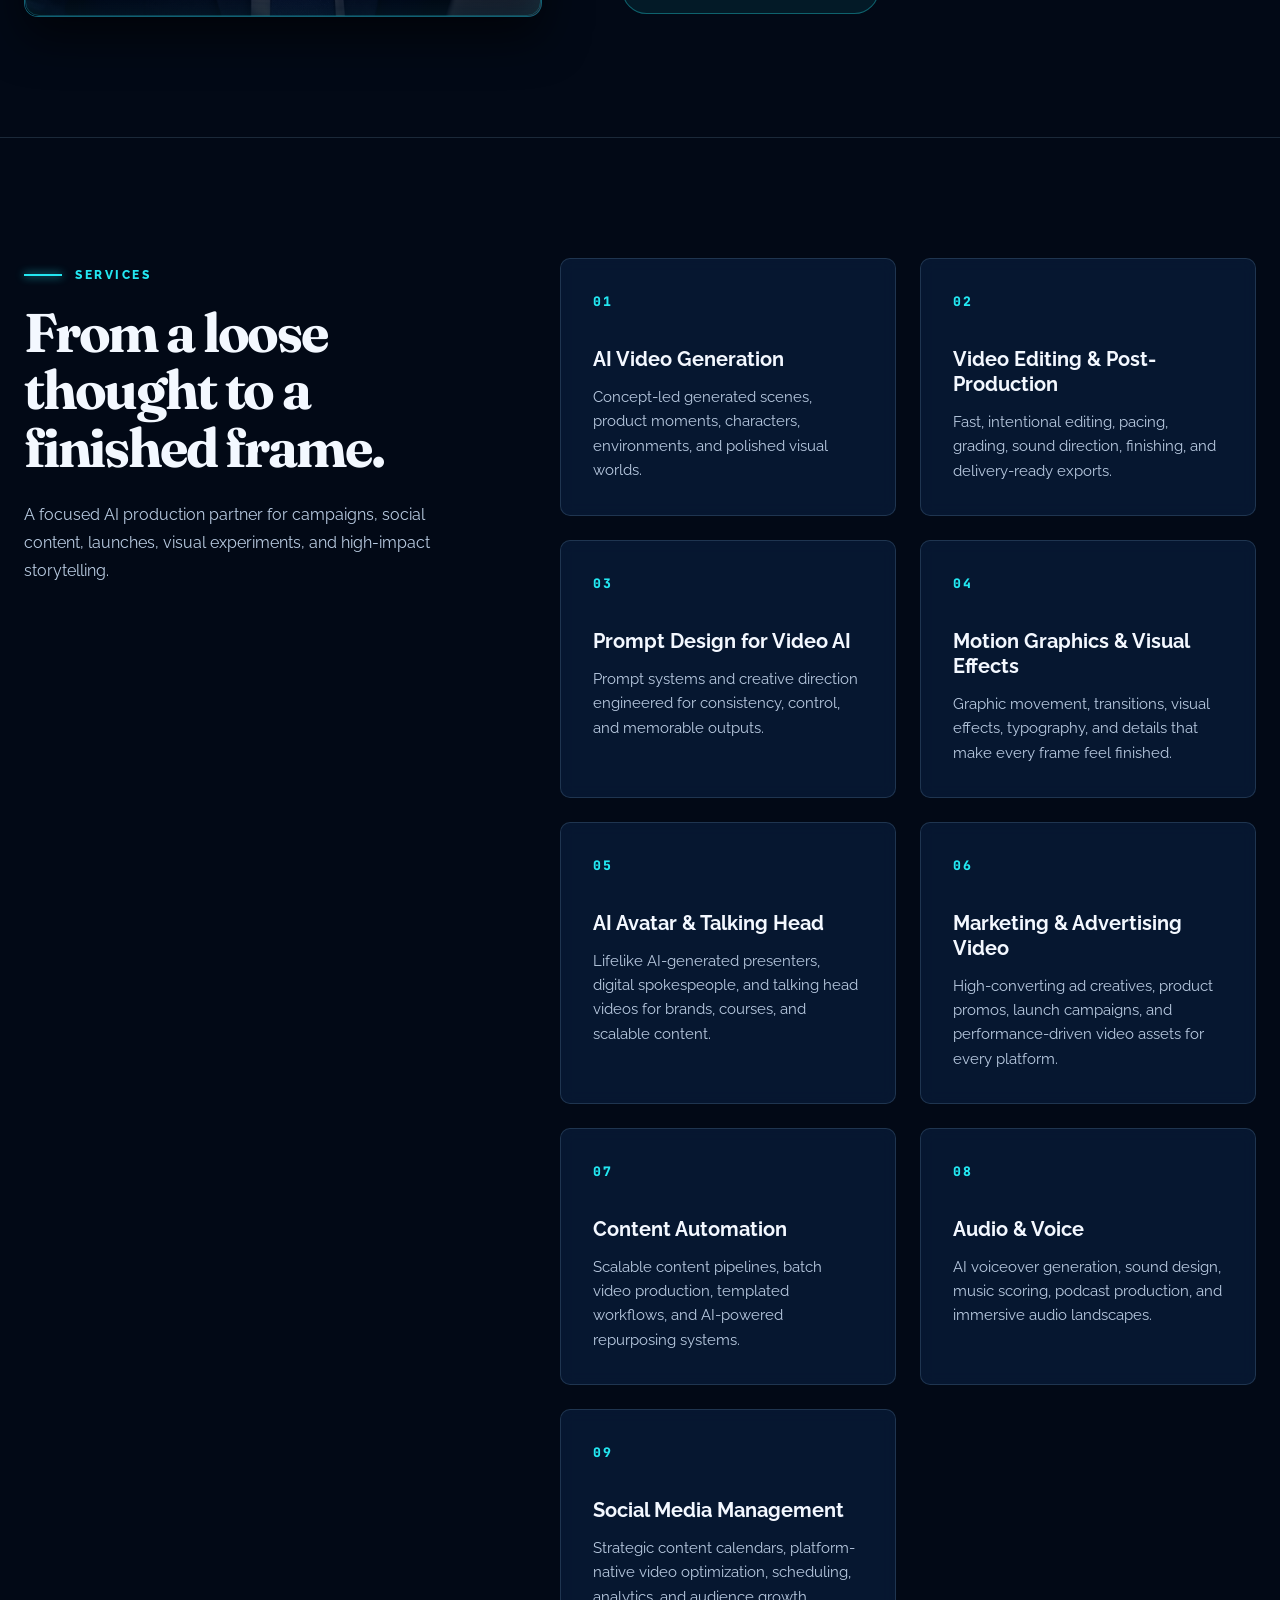
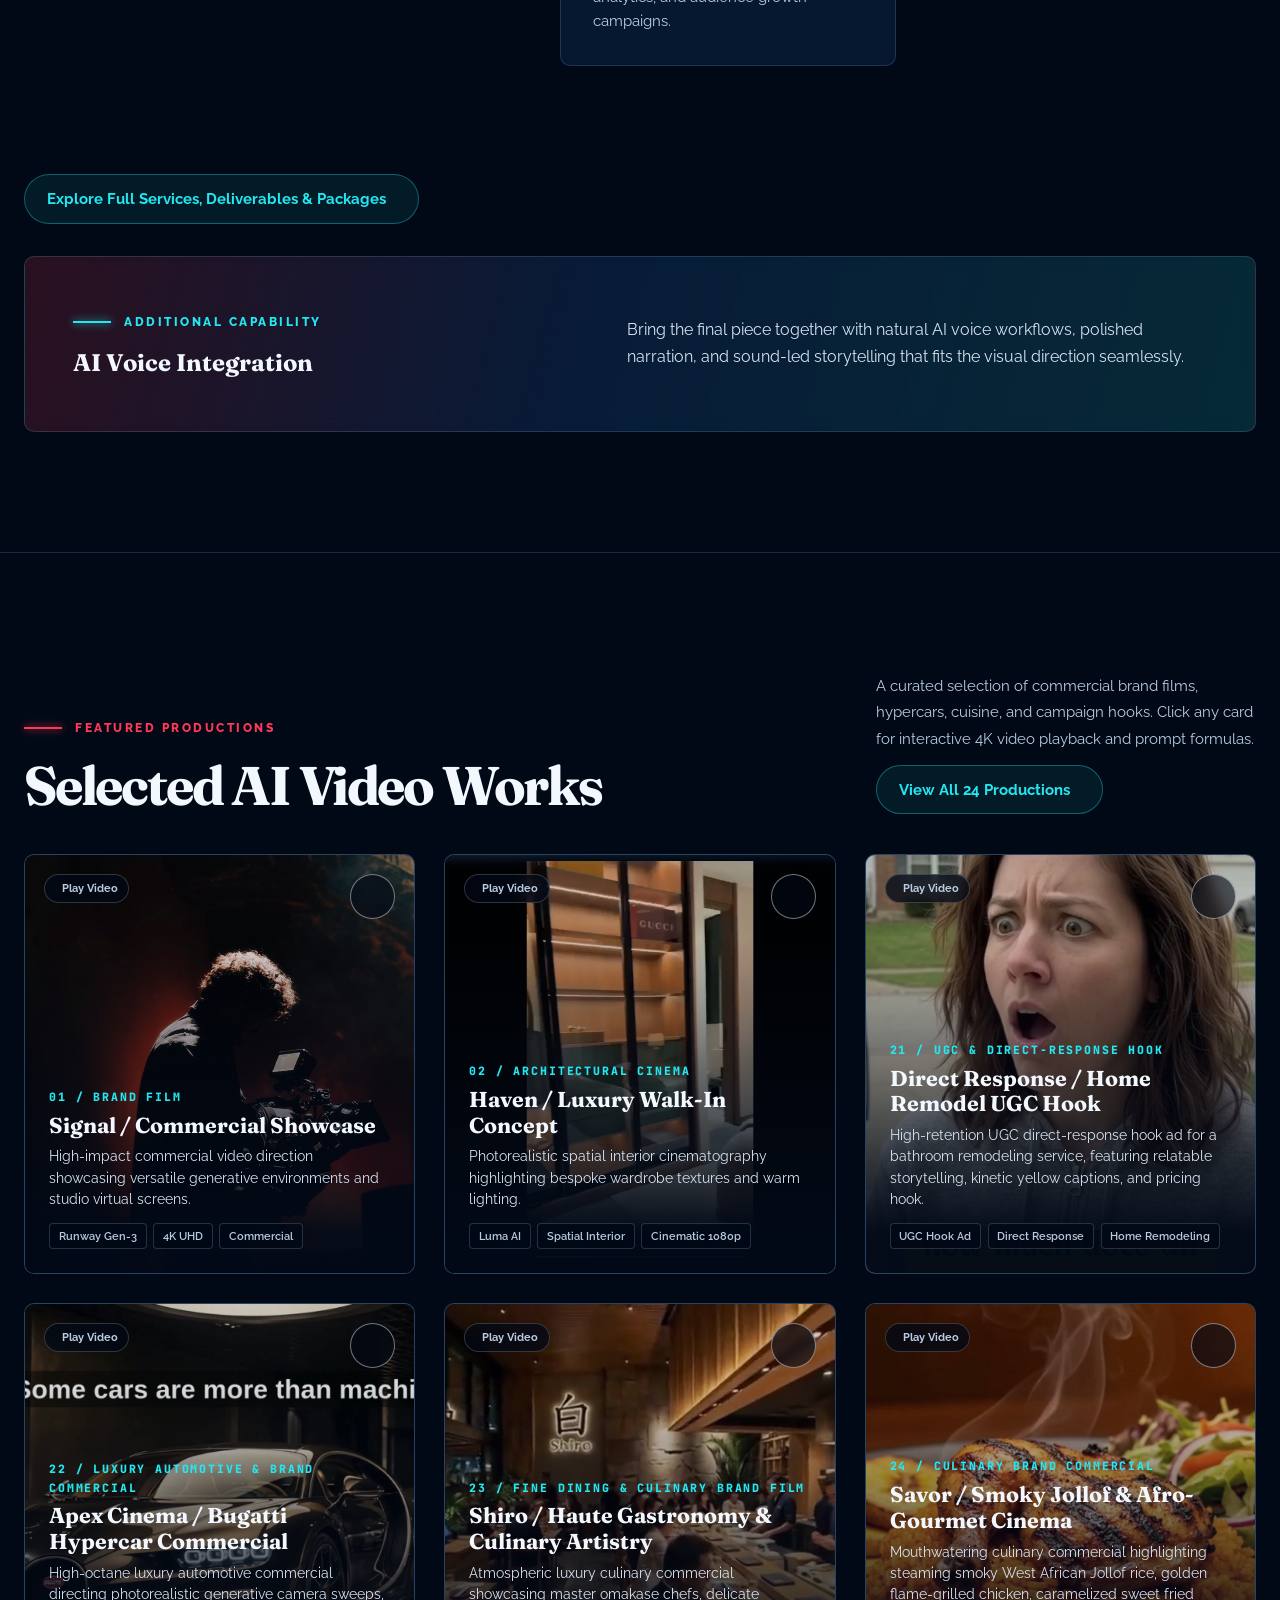
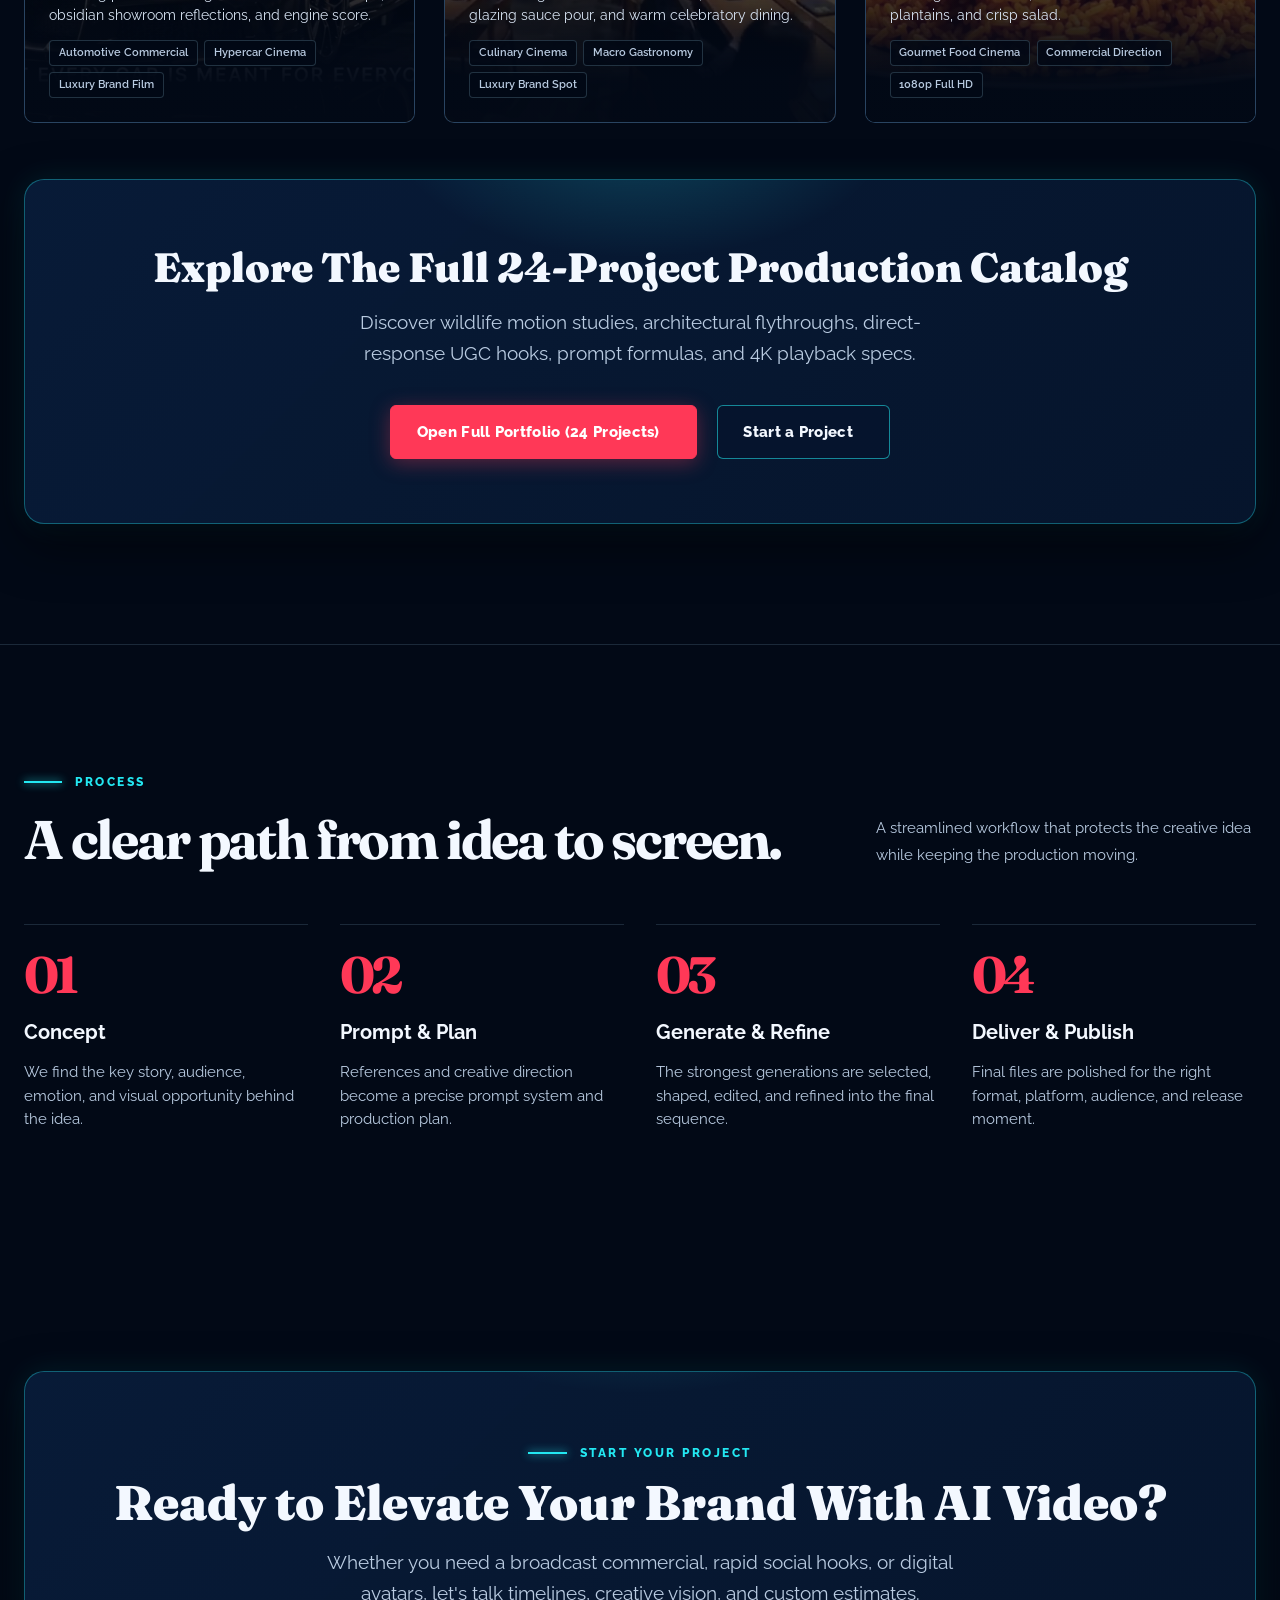
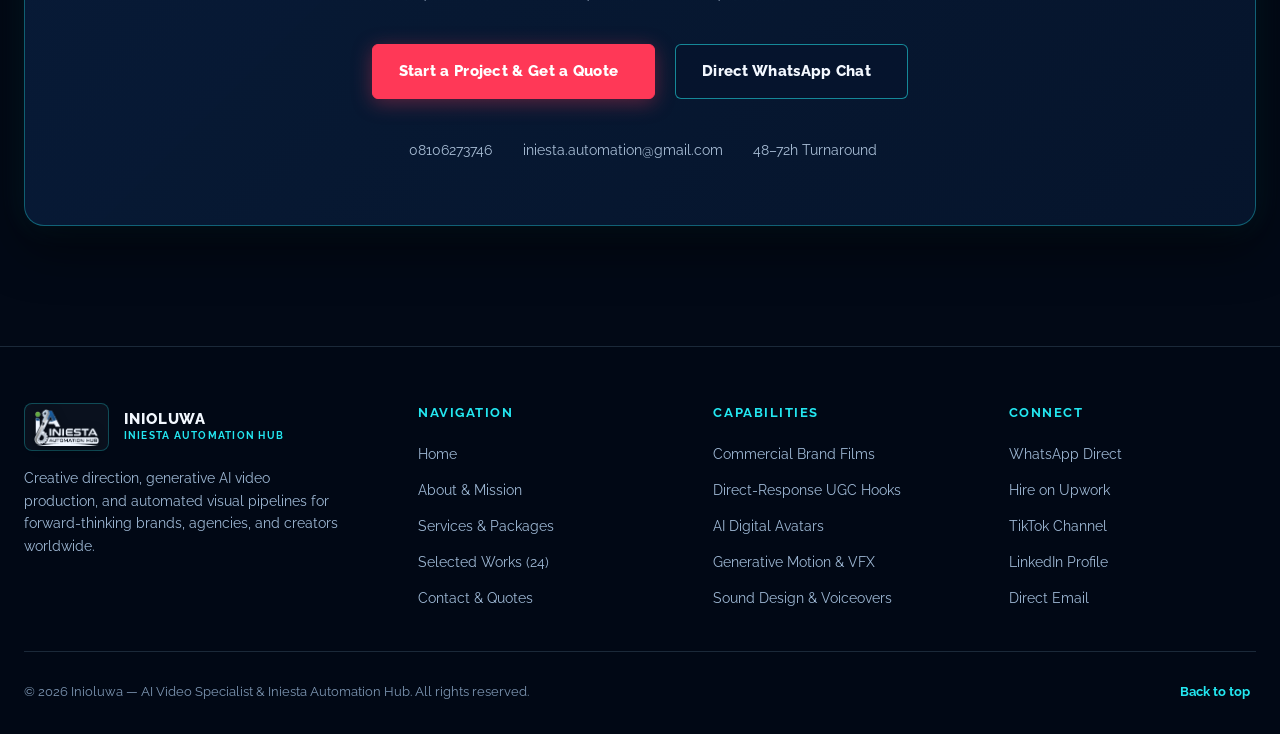
==== commit 1d159d22: "feat(arch): convert single landing page into full multi-page website with dedicated Contact page, un" ====
--- a/index.html
+++ b/index.html
@@ -30,7 +30,7 @@
     <!-- Top Navigation -->
     <header class="site-nav">
       <div class="site-width nav-container">
-        <a class="brand-lockup" href="#top" aria-label="Inioluwa — Home">
+        <a class="brand-lockup" href="index.html" aria-label="Inioluwa — Home">
           <div class="logo-wrapper">
             <img src="assets/logo_dark_mode.png" alt="Iniesta Automation Hub Logo" class="nav-logo-img">
           </div>
@@ -40,12 +40,13 @@
           </div>
         </a>
 
-        <!-- Desktop Links -->
+        <!-- Desktop Navigation Links -->
         <nav class="nav-links-desktop" aria-label="Desktop Navigation">
-          <a class="nav-link" href="#about">About</a>
-          <a class="nav-link" href="#services">Services</a>
-          <a class="nav-link" href="#work">Work</a>
-          <a class="nav-link" href="#process">Process</a>
+          <a class="nav-link active" href="index.html">Home</a>
+          <a class="nav-link" href="about.html">About</a>
+          <a class="nav-link" href="services.html">Services</a>
+          <a class="nav-link" href="portfolio.html">Portfolio</a>
+          <a class="nav-link" href="contact.html">Contact</a>
           <a class="nav-link nav-link-tiktok" href="https://www.tiktok.com/@iniesta.automation1" target="_blank" rel="noopener noreferrer" title="Follow on TikTok">
             <svg viewBox="0 0 24 24" width="14" height="14" fill="currentColor"><path d="M19.59 6.69a4.83 4.83 0 0 1-3.77-4.25V2h-3.45v13.67a2.89 2.89 0 0 1-5.2 1.74 2.89 2.89 0 0 1 2.31-4.64c.298-.002.595.042.88.13V9.4a6.33 6.33 0 0 0-1-.08A6.34 6.34 0 0 0 3 15.66a6.34 6.34 0 0 0 10.82 4.49 6.27 6.27 0 0 0 1.96-4.49V8.69a8.18 8.18 0 0 0 4.81 1.55v-3.5a4.89 4.89 0 0 1-1-.05z"/></svg>
             <span>TikTok</span>
@@ -54,8 +55,8 @@
 
         <!-- Nav CTA & Mobile Menu Toggle -->
         <div class="nav-actions">
-          <a class="nav-btn" href="#contact">
-            <span>Contact me</span>
+          <a class="nav-btn" href="contact.html">
+            <span>Start a Project</span>
             <i data-lucide="arrow-right" class="w-4 h-4"></i>
           </a>
           <button class="mobile-menu-toggle" id="mobileMenuToggle" aria-label="Toggle navigation menu" aria-expanded="false">
@@ -67,10 +68,11 @@
 
     <!-- Mobile Navigation Drawer -->
     <div class="mobile-drawer" id="mobileDrawer">
-      <a class="mobile-nav-link" href="#about">About <i data-lucide="chevron-right"></i></a>
-      <a class="mobile-nav-link" href="#services">Services <i data-lucide="chevron-right"></i></a>
-      <a class="mobile-nav-link" href="#work">Work <i data-lucide="chevron-right"></i></a>
-      <a class="mobile-nav-link" href="#process">Process <i data-lucide="chevron-right"></i></a>
+      <a class="mobile-nav-link active" href="index.html">Home <i data-lucide="chevron-right"></i></a>
+      <a class="mobile-nav-link" href="about.html">About <i data-lucide="chevron-right"></i></a>
+      <a class="mobile-nav-link" href="services.html">Services <i data-lucide="chevron-right"></i></a>
+      <a class="mobile-nav-link" href="portfolio.html">Portfolio <i data-lucide="chevron-right"></i></a>
+      <a class="mobile-nav-link" href="contact.html">Contact <i data-lucide="chevron-right"></i></a>
       <a class="mobile-nav-link" href="https://www.tiktok.com/@iniesta.automation1" target="_blank" rel="noopener noreferrer" style="color: var(--cyan);">
         <span style="display: inline-flex; align-items: center; gap: 0.5rem;">
           <svg viewBox="0 0 24 24" width="16" height="16" fill="currentColor"><path d="M19.59 6.69a4.83 4.83 0 0 1-3.77-4.25V2h-3.45v13.67a2.89 2.89 0 0 1-5.2 1.74 2.89 2.89 0 0 1 2.31-4.64c.298-.002.595.042.88.13V9.4a6.33 6.33 0 0 0-1-.08A6.34 6.34 0 0 0 3 15.66a6.34 6.34 0 0 0 10.82 4.49 6.27 6.27 0 0 0 1.96-4.49V8.69a8.18 8.18 0 0 0 4.81 1.55v-3.5a4.89 4.89 0 0 1-1-.05z"/></svg>
@@ -78,7 +80,7 @@
         </span>
         <i data-lucide="arrow-up-right"></i>
       </a>
-      <a class="cta-primary mt-4" href="#contact">Start a Project</a>
+      <a class="cta-primary mt-4" href="contact.html">Start a Project</a>
     </div>
 
     <!-- Main Content Area -->
@@ -96,13 +98,13 @@
             </p>
             
             <div class="hero-ctas reveal delay-two">
-              <a class="cta-primary" href="#work">
-                <span>View Work</span>
+              <a class="cta-primary" href="portfolio.html">
+                <span>Explore Portfolio (24 Works)</span>
                 <i data-lucide="play" class="w-4 h-4 fill-current"></i>
               </a>
-              <a class="cta-secondary" href="#contact">
-                <span>Contact Me</span>
-                <i data-lucide="sparkles" class="w-4 h-4"></i>
+              <a class="cta-secondary" href="contact.html">
+                <span>Start a Project</span>
+                <i data-lucide="arrow-right" class="w-4 h-4"></i>
               </a>
             </div>
 
@@ -174,6 +176,13 @@
               <span class="tool-badge"><i data-lucide="check-circle" class="w-3.5 h-3.5 text-[#23e7f1]"></i> ElevenLabs Voice</span>
               <span class="tool-badge"><i data-lucide="check-circle" class="w-3.5 h-3.5 text-[#23e7f1]"></i> Premiere Pro & DaVinci</span>
             </div>
+
+            <div style="margin-top: 1.8rem;">
+              <a href="about.html" class="view-all-btn">
+                <span>Read Full Story &amp; Workflow</span>
+                <i data-lucide="arrow-right" class="w-4 h-4"></i>
+              </a>
+            </div>
           </div>
         </div>
       </section>
@@ -237,6 +246,13 @@
                 <p class="service-copy">Strategic content calendars, platform-native video optimization, scheduling, analytics, and audience growth campaigns.</p>
               </article>
             </div>
+
+            <div style="margin-top: 2.25rem; display: flex; justify-content: flex-start;">
+              <a href="services.html" class="view-all-btn">
+                <span>Explore Full Services, Deliverables &amp; Packages</span>
+                <i data-lucide="arrow-right" class="w-4 h-4"></i>
+              </a>
+            </div>
           </div>
 
           <!-- Highlight Capability: AI Voice Integration -->
@@ -257,26 +273,21 @@
         <div class="site-width">
           <div class="work-header">
             <div>
-              <p class="eyebrow" style="color: var(--red);">FEATURED WORK</p>
-              <h2 class="display-font section-title">Selected work, ready for your next project.</h2>
-            </div>
-            <p class="about-bio" style="font-size: 0.95rem; margin-top: 0; max-width: 360px;">
-              Click any project to inspect production specs, prompt architecture, and generative workflows.
-            </p>
-          </div>
-
-          <!-- Category Filter Tabs -->
-          <div class="work-filter-bar" role="tablist" aria-label="Project Categories">
-            <button class="filter-btn active" data-filter="all">All Projects</button>
-            <button class="filter-btn" data-filter="brand">Brand Film</button>
-            <button class="filter-btn" data-filter="motion">Motion Study</button>
-            <button class="filter-btn" data-filter="post">Post-Production</button>
-            <button class="filter-btn" data-filter="campaign">AI Campaign</button>
-            <button class="filter-btn" data-filter="social">Social Content</button>
-            <button class="filter-btn" data-filter="voice">Voice + Sound</button>
-          </div>
-
-          <!-- Projects Grid (24 Live Productions) -->
+              <p class="eyebrow" style="color: var(--red);">FEATURED PRODUCTIONS</p>
+              <h2 class="display-font section-title">Selected AI Video Works</h2>
+            </div>
+            <div style="display: flex; flex-direction: column; align-items: flex-start; gap: 0.75rem;">
+              <p class="about-bio" style="font-size: 0.95rem; margin-top: 0; max-width: 380px;">
+                A curated selection of commercial brand films, hypercars, cuisine, and campaign hooks. Click any card for interactive 4K video playback and prompt formulas.
+              </p>
+              <a href="portfolio.html" class="view-all-btn">
+                <span>View All 24 Productions</span>
+                <i data-lucide="arrow-right" class="w-4 h-4"></i>
+              </a>
+            </div>
+          </div>
+
+          <!-- Featured Work Grid (6 Selected Premier Productions) -->
           <div class="work-grid" id="workGrid">
             <!-- Project 1 -->
             <article class="work-card" data-id="1" data-category="brand">
@@ -314,330 +325,6 @@
               </div>
             </article>
 
-            <!-- Project 3 -->
-            <article class="work-card" data-id="3" data-category="motion">
-              <img src="assets/projects/thumb_4.png" alt="Wild Horizon / Aerial Avian Motion" class="work-image" loading="lazy">
-              <div class="work-overlay"></div>
-              <div class="work-play-badge"><i data-lucide="play" class="w-3 h-3 fill-current"></i> Play Video</div>
-              <span class="work-arrow"><i data-lucide="arrow-up-right"></i></span>
-              <div class="work-content">
-                <p class="work-kicker">03 / NATURE &amp; WILDLIFE</p>
-                <h3 class="display-font work-title">Wild Horizon / Aerial Avian Motion</h3>
-                <p class="work-copy">High-velocity aerial tracking shot capturing majestic bird flight over lush tropical canopies with natural physics.</p>
-                <div class="work-pills">
-                  <span class="work-pill">Kling AI</span>
-                  <span class="work-pill">Aerial Camera</span>
-                  <span class="work-pill">Wildlife</span>
-                </div>
-              </div>
-            </article>
-
-            <!-- Project 4 -->
-            <article class="work-card" data-id="4" data-category="campaign">
-              <img src="assets/projects/thumb_5.png" alt="Fireside Companion / Narrative Short" class="work-image" loading="lazy">
-              <div class="work-overlay"></div>
-              <div class="work-play-badge"><i data-lucide="play" class="w-3 h-3 fill-current"></i> Play Video</div>
-              <span class="work-arrow"><i data-lucide="arrow-up-right"></i></span>
-              <div class="work-content">
-                <p class="work-kicker">04 / ANIMATED STORY</p>
-                <h3 class="display-font work-title">Fireside Companion / Narrative Short</h3>
-                <p class="work-copy">Heartwarming storybook animation featuring a gentle wolf and kitten resting beside a crackling stone hearth.</p>
-                <div class="work-pills">
-                  <span class="work-pill">Character LoRA</span>
-                  <span class="work-pill">Storybook</span>
-                  <span class="work-pill">Narrative</span>
-                </div>
-              </div>
-            </article>
-
-            <!-- Project 5 -->
-            <article class="work-card" data-id="5" data-category="brand">
-              <img src="assets/projects/thumb_7.png" alt="Aura Tech / Wireless Earbud Reveal" class="work-image" loading="lazy">
-              <div class="work-overlay"></div>
-              <div class="work-play-badge"><i data-lucide="play" class="w-3 h-3 fill-current"></i> Play Video</div>
-              <span class="work-arrow"><i data-lucide="arrow-up-right"></i></span>
-              <div class="work-content">
-                <p class="work-kicker">05 / PRODUCT COMMERCIAL</p>
-                <h3 class="display-font work-title">Aura Tech / Wireless Earbud Reveal</h3>
-                <p class="work-copy">Sleek, moody commercial product spot showcasing industrial design, reflective matte curves, and turntable motion.</p>
-                <div class="work-pills">
-                  <span class="work-pill">Commercial VFX</span>
-                  <span class="work-pill">3D Product</span>
-                  <span class="work-pill">Kling AI</span>
-                </div>
-              </div>
-            </article>
-
-            <!-- Project 6 -->
-            <article class="work-card" data-id="6" data-category="social">
-              <img src="assets/projects/thumb_b1.png" alt="Thermal Shield / Extreme Workwear" class="work-image" loading="lazy">
-              <div class="work-overlay"></div>
-              <div class="work-play-badge"><i data-lucide="play" class="w-3 h-3 fill-current"></i> Play Video</div>
-              <span class="work-arrow"><i data-lucide="arrow-up-right"></i></span>
-              <div class="work-content">
-                <p class="work-kicker">06 / PRODUCT REEL</p>
-                <h3 class="display-font work-title">Thermal Shield / Extreme Workwear</h3>
-                <p class="work-copy">High-durability outdoor winter glove commercial demonstrating thermal insulation and rugged grip in snow conditions.</p>
-                <div class="work-pills">
-                  <span class="work-pill">Product Reel</span>
-                  <span class="work-pill">Outdoor Apparel</span>
-                  <span class="work-pill">Runway Gen-3</span>
-                </div>
-              </div>
-            </article>
-
-            <!-- Project 7 -->
-            <article class="work-card" data-id="7" data-category="motion">
-              <img src="assets/projects/thumb_b2.png" alt="RatedWorktops / Digital UI Platform" class="work-image" loading="lazy">
-              <div class="work-overlay"></div>
-              <div class="work-play-badge"><i data-lucide="play" class="w-3 h-3 fill-current"></i> Play Video</div>
-              <span class="work-arrow"><i data-lucide="arrow-up-right"></i></span>
-              <div class="work-content">
-                <p class="work-kicker">07 / UI &amp; MOTION STUDY</p>
-                <h3 class="display-font work-title">RatedWorktops / Digital UI Platform</h3>
-                <p class="work-copy">Dynamic digital platform promo showcasing responsive web and mobile interfaces with kinetic typography.</p>
-                <div class="work-pills">
-                  <span class="work-pill">Motion Graphics</span>
-                  <span class="work-pill">UI/UX Promo</span>
-                  <span class="work-pill">SaaS Reel</span>
-                </div>
-              </div>
-            </article>
-
-            <!-- Project 8 -->
-            <article class="work-card" data-id="8" data-category="campaign">
-              <img src="assets/projects/thumb_b3.png" alt="Kinship / Emotional Narrative Drama" class="work-image" loading="lazy">
-              <div class="work-overlay"></div>
-              <div class="work-play-badge"><i data-lucide="play" class="w-3 h-3 fill-current"></i> Play Video</div>
-              <span class="work-arrow"><i data-lucide="arrow-up-right"></i></span>
-              <div class="work-content">
-                <p class="work-kicker">08 / CINEMATIC DRAMA</p>
-                <h3 class="display-font work-title">Kinship / Emotional Narrative Drama</h3>
-                <p class="work-copy">Deeply emotional dramatic storytelling piece capturing intimate family connections and cinematic continuity.</p>
-                <div class="work-pills">
-                  <span class="work-pill">Emotional Story</span>
-                  <span class="work-pill">Anamorphic 35mm</span>
-                  <span class="work-pill">Kling AI</span>
-                </div>
-              </div>
-            </article>
-
-            <!-- Project 9 -->
-            <article class="work-card" data-id="9" data-category="campaign">
-              <img src="assets/projects/thumb_b4.png" alt="Solace / Character Vignette" class="work-image" loading="lazy">
-              <div class="work-overlay"></div>
-              <div class="work-play-badge"><i data-lucide="play" class="w-3 h-3 fill-current"></i> Play Video</div>
-              <span class="work-arrow"><i data-lucide="arrow-up-right"></i></span>
-              <div class="work-content">
-                <p class="work-kicker">09 / VISUAL ESSAY</p>
-                <h3 class="display-font work-title">Solace / Character Vignette</h3>
-                <p class="work-copy">Atmospheric character study exploring quiet introspection, soft natural ambient lighting, and micro-expressions.</p>
-                <div class="work-pills">
-                  <span class="work-pill">Character Study</span>
-                  <span class="work-pill">Luma Dream Machine</span>
-                  <span class="work-pill">Atmospheric</span>
-                </div>
-              </div>
-            </article>
-
-            <!-- Project 10 -->
-            <article class="work-card" data-id="10" data-category="social">
-              <img src="assets/projects/thumb_b5.png" alt="Scale &amp; Launch / E-Commerce Growth" class="work-image" loading="lazy">
-              <div class="work-overlay"></div>
-              <div class="work-play-badge"><i data-lucide="play" class="w-3 h-3 fill-current"></i> Play Video</div>
-              <span class="work-arrow"><i data-lucide="arrow-up-right"></i></span>
-              <div class="work-content">
-                <p class="work-kicker">10 / COMMERCIAL CAMPAIGN</p>
-                <h3 class="display-font work-title">Scale &amp; Launch / E-Commerce Growth</h3>
-                <p class="work-copy">Fast-paced, high-converting commercial promo engineered for Amazon, Shopify, and e-commerce founders.</p>
-                <div class="work-pills">
-                  <span class="work-pill">E-Commerce Ad</span>
-                  <span class="work-pill">Growth Campaign</span>
-                  <span class="work-pill">Viral Rhythm</span>
-                </div>
-              </div>
-            </article>
-
-            <!-- Project 11 -->
-            <article class="work-card" data-id="11" data-category="motion">
-              <img src="assets/projects/thumb_b6.png" alt="Terra Drone / Landscape Aerial Study" class="work-image" loading="lazy">
-              <div class="work-overlay"></div>
-              <div class="work-play-badge"><i data-lucide="play" class="w-3 h-3 fill-current"></i> Play Video</div>
-              <span class="work-arrow"><i data-lucide="arrow-up-right"></i></span>
-              <div class="work-content">
-                <p class="work-kicker">11 / DRONE CINEMATOGRAPHY</p>
-                <h3 class="display-font work-title">Terra Drone / Landscape Aerial Study</h3>
-                <p class="work-copy">Sweeping aerial documentary shot tracking community landscapes, rolling countryside, and expansive horizons.</p>
-                <div class="work-pills">
-                  <span class="work-pill">Drone Tracking</span>
-                  <span class="work-pill">Aerial Cinema</span>
-                  <span class="work-pill">Kling AI</span>
-                </div>
-              </div>
-            </article>
-
-            <!-- Project 12 -->
-            <article class="work-card" data-id="12" data-category="social">
-              <img src="assets/projects/thumb_b7.png" alt="Atelier / Luxury Stationery Aesthetic" class="work-image" loading="lazy">
-              <div class="work-overlay"></div>
-              <div class="work-play-badge"><i data-lucide="play" class="w-3 h-3 fill-current"></i> Play Video</div>
-              <span class="work-arrow"><i data-lucide="arrow-up-right"></i></span>
-              <div class="work-content">
-                <p class="work-kicker">12 / LIFESTYLE CINEMA</p>
-                <h3 class="display-font work-title">Atelier / Luxury Stationery Aesthetic</h3>
-                <p class="work-copy">Warm, minimalist desk aesthetic commercial highlighting leather journals, handcrafted stationery, and creative workspace rituals.</p>
-                <div class="work-pills">
-                  <span class="work-pill">Lifestyle Editorial</span>
-                  <span class="work-pill">Macro Detail</span>
-                  <span class="work-pill">Runway Gen-3</span>
-                </div>
-              </div>
-            </article>
-
-            <!-- Project 13 -->
-            <article class="work-card" data-id="13" data-category="brand">
-              <img src="assets/projects/thumb_c1.png" alt="Equinox / Renewable Energy Infrastructure" class="work-image" loading="lazy">
-              <div class="work-overlay"></div>
-              <div class="work-play-badge"><i data-lucide="play" class="w-3 h-3 fill-current"></i> Play Video</div>
-              <span class="work-arrow"><i data-lucide="arrow-up-right"></i></span>
-              <div class="work-content">
-                <p class="work-kicker">13 / CLEAN ENERGY CINEMA</p>
-                <h3 class="display-font work-title">Equinox / Renewable Energy Infrastructure</h3>
-                <p class="work-copy">Sweeping aerial documentary capturing golden-hour wind turbine fields, expansive green power grids, and cinematic landscape lighting.</p>
-                <div class="work-pills">
-                  <span class="work-pill">Renewable Energy</span>
-                  <span class="work-pill">Aerial Drone</span>
-                  <span class="work-pill">Runway Gen-3</span>
-                </div>
-              </div>
-            </article>
-
-            <!-- Project 14 -->
-            <article class="work-card" data-id="14" data-category="campaign">
-              <img src="assets/projects/thumb_c2.png" alt="Vanguard / Heavy Industry &amp; Rig Operations" class="work-image" loading="lazy">
-              <div class="work-overlay"></div>
-              <div class="work-play-badge"><i data-lucide="play" class="w-3 h-3 fill-current"></i> Play Video</div>
-              <span class="work-arrow"><i data-lucide="arrow-up-right"></i></span>
-              <div class="work-content">
-                <p class="work-kicker">14 / INDUSTRIAL CAMPAIGN</p>
-                <h3 class="display-font work-title">Vanguard / Heavy Industry &amp; Rig Operations</h3>
-                <p class="work-copy">Intense on-site documentary sequence following industrial field engineers walking against the backdrop of a massive energy rig complex.</p>
-                <div class="work-pills">
-                  <span class="work-pill">Industrial Cinema</span>
-                  <span class="work-pill">Fieldwork Documentary</span>
-                  <span class="work-pill">Kling AI</span>
-                </div>
-              </div>
-            </article>
-
-            <!-- Project 15 -->
-            <article class="work-card" data-id="15" data-category="brand">
-              <img src="assets/projects/thumb_c3.png" alt="Genesis / The Creator's Silhouette" class="work-image" loading="lazy">
-              <div class="work-overlay"></div>
-              <div class="work-play-badge"><i data-lucide="play" class="w-3 h-3 fill-current"></i> Play Video</div>
-              <span class="work-arrow"><i data-lucide="arrow-up-right"></i></span>
-              <div class="work-content">
-                <p class="work-kicker">15 / NARRATIVE CHIAROSCURO</p>
-                <h3 class="display-font work-title">Genesis / The Creator's Silhouette</h3>
-                <p class="work-copy">Intimate, high-contrast monochrome aesthetic capturing deep focus, contemplative solitude, and the raw spark of written ideation.</p>
-                <div class="work-pills">
-                  <span class="work-pill">Monochrome</span>
-                  <span class="work-pill">Chiaroscuro</span>
-                  <span class="work-pill">Luma Dream Machine</span>
-                </div>
-              </div>
-            </article>
-
-            <!-- Project 16 -->
-            <article class="work-card" data-id="16" data-category="social">
-              <img src="assets/projects/thumb_c4.png" alt="Atlas / Next-Gen Continental Navigation" class="work-image" loading="lazy">
-              <div class="work-overlay"></div>
-              <div class="work-play-badge"><i data-lucide="play" class="w-3 h-3 fill-current"></i> Play Video</div>
-              <span class="work-arrow"><i data-lucide="arrow-up-right"></i></span>
-              <div class="work-content">
-                <p class="work-kicker">16 / INTERACTIVE STORYTELLING</p>
-                <h3 class="display-font work-title">Atlas / Next-Gen Continental Navigation</h3>
-                <p class="work-copy">Vibrant lifestyle tech sequence blending outdoor realism with interactive 3D holographic continental map data and travel visualization.</p>
-                <div class="work-pills">
-                  <span class="work-pill">Holographic UI</span>
-                  <span class="work-pill">Travel Tech</span>
-                  <span class="work-pill">Runway Gen-3</span>
-                </div>
-              </div>
-            </article>
-
-            <!-- Project 17 -->
-            <article class="work-card" data-id="17" data-category="motion">
-              <img src="assets/projects/thumb_c5.png" alt="Commodity / Algorithmic Market Motion" class="work-image" loading="lazy">
-              <div class="work-overlay"></div>
-              <div class="work-play-badge"><i data-lucide="play" class="w-3 h-3 fill-current"></i> Play Video</div>
-              <span class="work-arrow"><i data-lucide="arrow-up-right"></i></span>
-              <div class="work-content">
-                <p class="work-kicker">17 / 3D DATA VISUALIZATION</p>
-                <h3 class="display-font work-title">Commodity / Algorithmic Market Motion</h3>
-                <p class="work-copy">Futuristic financial motion design tracking golden energy barrels surrounded by floating algorithmic price tickers, heat maps, and volumetric rays.</p>
-                <div class="work-pills">
-                  <span class="work-pill">FinTech Motion</span>
-                  <span class="work-pill">3D Kinetic Data</span>
-                  <span class="work-pill">Kling AI</span>
-                </div>
-              </div>
-            </article>
-
-            <!-- Project 18 -->
-            <article class="work-card" data-id="18" data-category="social">
-              <img src="assets/projects/thumb_d1.png" alt="Paradigms to Profit / Masterclass Reel" class="work-image" loading="lazy">
-              <div class="work-overlay"></div>
-              <div class="work-play-badge"><i data-lucide="play" class="w-3 h-3 fill-current"></i> Play Video</div>
-              <span class="work-arrow"><i data-lucide="arrow-up-right"></i></span>
-              <div class="work-content">
-                <p class="work-kicker">18 / SOCIAL &amp; CAMPAIGN REEL</p>
-                <h3 class="display-font work-title">Paradigms to Profit / Masterclass Reel</h3>
-                <p class="work-copy">High-retention social reel for Alana O'Regan (Alive Experience), featuring Bob Proctor's workshop, kinetic subtitles, and branded framing.</p>
-                <div class="work-pills">
-                  <span class="work-pill">Short-Form Reel</span>
-                  <span class="work-pill">Kinetic Typography</span>
-                  <span class="work-pill">Alive Experience</span>
-                </div>
-              </div>
-            </article>
-
-            <!-- Project 19 -->
-            <article class="work-card" data-id="19" data-category="social">
-              <img src="assets/projects/thumb_d2.png" alt="Creative Process / Mindset Blueprint" class="work-image" loading="lazy">
-              <div class="work-overlay"></div>
-              <div class="work-play-badge"><i data-lucide="play" class="w-3 h-3 fill-current"></i> Play Video</div>
-              <span class="work-arrow"><i data-lucide="arrow-up-right"></i></span>
-              <div class="work-content">
-                <p class="work-kicker">19 / EDUCATIONAL SHORT-FORM</p>
-                <h3 class="display-font work-title">Creative Process / Mindset Blueprint</h3>
-                <p class="work-copy">Engaging educational short-form reel illustrating the creative process from fantasy to goal manifestation with synced dynamic captions.</p>
-                <div class="work-pills">
-                  <span class="work-pill">Educational Reel</span>
-                  <span class="work-pill">Kinetic Subtitles</span>
-                  <span class="work-pill">Brand Repurposing</span>
-                </div>
-              </div>
-            </article>
-
-            <!-- Project 20 -->
-            <article class="work-card" data-id="20" data-category="brand">
-              <img src="assets/projects/thumb_d3.png" alt="New Standard / Luxury Estate Living" class="work-image" loading="lazy">
-              <div class="work-overlay"></div>
-              <div class="work-play-badge"><i data-lucide="play" class="w-3 h-3 fill-current"></i> Play Video</div>
-              <span class="work-arrow"><i data-lucide="arrow-up-right"></i></span>
-              <div class="work-content">
-                <p class="work-kicker">20 / ARCHITECTURAL &amp; REAL ESTATE FILM</p>
-                <h3 class="display-font work-title">New Standard / Luxury Estate Living</h3>
-                <p class="work-copy">Cinematic luxury real estate architectural showcase directing aerial drone flyovers, sunlit interior walkthroughs, and commercial narration.</p>
-                <div class="work-pills">
-                  <span class="work-pill">Architectural Film</span>
-                  <span class="work-pill">Real Estate Commercial</span>
-                  <span class="work-pill">Cinematic Drone</span>
-                </div>
-              </div>
-            </article>
-
             <!-- Project 21 -->
             <article class="work-card" data-id="21" data-category="social">
               <img src="assets/projects/thumb_d4.png" alt="Direct Response / Home Remodel UGC Hook" class="work-image" loading="lazy">
@@ -710,6 +397,24 @@
               </div>
             </article>
           </div>
+
+          <!-- Full Catalog Exploration Banner -->
+          <div class="cta-highlight-banner" style="margin-top: 3.5rem;">
+            <h3 class="display-font cta-banner-title" style="font-size: clamp(1.8rem, 3.2vw, 2.6rem);">Explore The Full 24-Project Production Catalog</h3>
+            <p class="cta-banner-subtitle">
+              Discover wildlife motion studies, architectural flythroughs, direct-response UGC hooks, prompt formulas, and 4K playback specs.
+            </p>
+            <div class="cta-banner-actions">
+              <a href="portfolio.html" class="cta-primary">
+                <span>Open Full Portfolio (24 Projects)</span>
+                <i data-lucide="play" class="w-4 h-4 fill-current"></i>
+              </a>
+              <a href="contact.html" class="cta-secondary">
+                <span>Start a Project</span>
+                <i data-lucide="arrow-right" class="w-4 h-4"></i>
+              </a>
+            </div>
+          </div>
         </div>
       </section>
 
@@ -749,169 +454,96 @@
         </div>
       </section>
 
-      <!-- Contact / Start a Project Section -->
-      <section id="contact" class="section-space">
+      <!-- Homepage Consultation & Contact CTA -->
+      <section class="section-space">
         <div class="site-width">
-          <div class="contact-panel">
-            <div class="contact-layout">
-              <div>
-                <p class="eyebrow" style="color: var(--cyan);">START A PROJECT</p>
-                <h2 class="display-font section-title">Have an idea that needs to move?</h2>
-                <p class="about-bio">
-                  Tell me what you are creating, where it needs to go, and what you want it to feel like.
-                </p>
-
-                <div class="contact-links-row">
-                  <a href="tel:08106273746" class="contact-channel-card">
-                    <div class="channel-icon">
-                      <i data-lucide="phone"></i>
-                    </div>
-                    <div>
-                      <div class="channel-label">Direct Line 1</div>
-                      <div class="channel-val">08106273746</div>
-                    </div>
-                  </a>
-
-                  <a href="tel:08135384333" class="contact-channel-card">
-                    <div class="channel-icon">
-                      <i data-lucide="phone-call"></i>
-                    </div>
-                    <div>
-                      <div class="channel-label">Direct Line 2 (WhatsApp)</div>
-                      <div class="channel-val">08135384333</div>
-                    </div>
-                  </a>
-
-                  <a href="https://www.tiktok.com/@iniesta.automation1" target="_blank" rel="noopener noreferrer" class="contact-channel-card">
-                    <div class="channel-icon">
-                      <svg viewBox="0 0 24 24" width="22" height="22" fill="currentColor">
-                        <path d="M19.59 6.69a4.83 4.83 0 0 1-3.77-4.25V2h-3.45v13.67a2.89 2.89 0 0 1-5.2 1.74 2.89 2.89 0 0 1 2.31-4.64c.298-.002.595.042.88.13V9.4a6.33 6.33 0 0 0-1-.08A6.34 6.34 0 0 0 3 15.66a6.34 6.34 0 0 0 10.82 4.49 6.27 6.27 0 0 0 1.96-4.49V8.69a8.18 8.18 0 0 0 4.81 1.55v-3.5a4.89 4.89 0 0 1-1-.05z"/>
-                      </svg>
-                    </div>
-                    <div>
-                      <div class="channel-label">TikTok Channel</div>
-                      <div class="channel-val">@iniesta.automation1 ↗</div>
-                    </div>
-                  </a>
-
-                  <a href="https://www.linkedin.com/in/inioluwa-elisha-2726a6247/" target="_blank" rel="noopener noreferrer" class="contact-channel-card">
-                    <div class="channel-icon">
-                      <i data-lucide="linkedin"></i>
-                    </div>
-                    <div>
-                      <div class="channel-label">LinkedIn Profile</div>
-                      <div class="channel-val">Inioluwa Elisha ↗</div>
-                    </div>
-                  </a>
-
-                  <a href="mailto:iniesta.automation@gmail.com" class="contact-channel-card">
-                    <div class="channel-icon">
-                      <i data-lucide="mail"></i>
-                    </div>
-                    <div>
-                      <div class="channel-label">Direct Email</div>
-                      <div class="channel-val">iniesta.automation@gmail.com ↗</div>
-                    </div>
-                  </a>
-
-                  <a href="https://www.upwork.com/freelancers/~01050dd7c24906844a" target="_blank" rel="noopener noreferrer" class="contact-channel-card">
-                    <div class="channel-icon">
-                      <i data-lucide="briefcase"></i>
-                    </div>
-                    <div>
-                      <div class="channel-label">Upwork Profile</div>
-                      <div class="channel-val">Hire on Upwork ↗</div>
-                    </div>
-                  </a>
-                </div>
-              </div>
-
-              <!-- Quick Inquiry Form -->
-              <div class="inquiry-form-card">
-                <h3 class="form-title">Send a Quick Inquiry</h3>
-                <p class="form-subtitle">Receive an estimate and production timeline breakdown delivered straight to your inbox.</p>
-                
-                <form id="projectInquiryForm" action="https://formsubmit.co/iniesta.automation@gmail.com" method="POST">
-                  <!-- FormSubmit.co email routing configuration -->
-                  <input type="hidden" name="_subject" id="formSubject" value="New AI Video Inquiry from Portfolio">
-                  <input type="hidden" name="_captcha" value="false">
-                  <input type="hidden" name="_template" value="box">
-                  <input type="hidden" name="_replyto" id="formReplyTo" value="">
-                  <input type="text" name="_honey" style="display:none">
-
-                  <div class="form-group">
-                    <label class="form-label" for="inquiryName">Your Name / Company</label>
-                    <input type="text" id="inquiryName" name="name" class="form-input" placeholder="e.g. Maya Chen / Nova Studios" required>
-                  </div>
-
-                  <div class="form-group">
-                    <label class="form-label" for="inquiryEmail">Your Email Address</label>
-                    <input type="email" id="inquiryEmail" name="email" class="form-input" placeholder="e.g. maya@novastudios.com" required>
-                  </div>
-
-                  <div class="form-group">
-                    <label class="form-label" for="inquiryProjectType">Project Category</label>
-                    <select id="inquiryProjectType" name="project_category" class="form-select">
-                      <option value="AI Video Generation (Brand / Commercial)">AI Video Generation (Brand / Commercial)</option>
-                      <option value="Video Editing & Post-Production">Video Editing &amp; Post-Production</option>
-                      <option value="Prompt Design for Video AI">Prompt Design for Video AI</option>
-                      <option value="Motion Graphics & VFX">Motion Graphics &amp; VFX</option>
-                      <option value="AI Avatar & Talking Head">AI Avatar &amp; Talking Head</option>
-                      <option value="Marketing & Advertising Video">Marketing &amp; Advertising Video</option>
-                      <option value="Content Automation">Content Automation</option>
-                      <option value="Audio & Voice">Audio &amp; Voice</option>
-                      <option value="Social Media Management">Social Media Management</option>
-                    </select>
-                  </div>
-
-                  <div class="form-group">
-                    <label class="form-label" for="inquiryMessage">Project Overview &amp; Timeline</label>
-                    <textarea id="inquiryMessage" name="message" class="form-textarea" placeholder="Describe your vision, target platform, and ideal delivery deadline..." required></textarea>
-                  </div>
-
-                  <button type="submit" id="inquirySubmitBtn" class="form-submit-btn">
-                    <span>Submit Inquiry</span>
-                    <i data-lucide="send" class="w-4 h-4"></i>
-                  </button>
-
-                  <div id="inquiryStatusMsg" class="form-status-msg"></div>
-                </form>
-              </div>
+          <div class="cta-highlight-banner">
+            <p class="eyebrow" style="color: var(--cyan); margin-bottom: 0.75rem;">START YOUR PROJECT</p>
+            <h2 class="display-font cta-banner-title">Ready to Elevate Your Brand With AI Video?</h2>
+            <p class="cta-banner-subtitle">
+              Whether you need a broadcast commercial, rapid social hooks, or digital avatars, let's talk timelines, creative vision, and custom estimates.
+            </p>
+            <div class="cta-banner-actions">
+              <a href="contact.html" class="cta-primary">
+                <span>Start a Project &amp; Get a Quote</span>
+                <i data-lucide="arrow-right" class="w-4 h-4"></i>
+              </a>
+              <a href="https://wa.me/2348135384333?text=Hi%20Inioluwa%2C%20I%20am%20interested%20in%20an%20AI%20video%20production%20for%20my%20brand." target="_blank" rel="noopener noreferrer" class="cta-secondary">
+                <span>Direct WhatsApp Chat</span>
+                <i data-lucide="message-circle" class="w-4 h-4"></i>
+              </a>
+            </div>
+
+            <div style="margin-top: 2.5rem; display: flex; flex-wrap: wrap; justify-content: center; gap: 1.5rem; font-size: 0.88rem; color: #a9bed6;">
+              <span style="display: inline-flex; align-items: center; gap: 0.4rem;"><i data-lucide="phone" class="w-4 h-4 text-[#23e7f1]" style="color: var(--cyan);"></i> 08106273746</span>
+              <span style="display: inline-flex; align-items: center; gap: 0.4rem;"><i data-lucide="mail" class="w-4 h-4 text-[#23e7f1]" style="color: var(--cyan);"></i> iniesta.automation@gmail.com</span>
+              <span style="display: inline-flex; align-items: center; gap: 0.4rem;"><i data-lucide="clock" class="w-4 h-4 text-[#23e7f1]" style="color: var(--cyan);"></i> 48–72h Turnaround</span>
             </div>
           </div>
         </div>
       </section>
-
     </main>
 
-    <!-- Footer -->
+    <!-- Comprehensive Multi-Page Global Footer -->
     <footer class="site-footer">
-      <div class="site-width footer-inner">
-        <p>© 2026 Inioluwa — AI Video Specialist &amp; Iniesta Automation Hub.</p>
-        <div class="footer-socials">
-          <a href="https://www.tiktok.com/@iniesta.automation1" target="_blank" rel="noopener noreferrer" class="footer-social-link" title="TikTok @iniesta.automation1">
-            <svg viewBox="0 0 24 24" width="15" height="15" fill="currentColor">
-              <path d="M19.59 6.69a4.83 4.83 0 0 1-3.77-4.25V2h-3.45v13.67a2.89 2.89 0 0 1-5.2 1.74 2.89 2.89 0 0 1 2.31-4.64c.298-.002.595.042.88.13V9.4a6.33 6.33 0 0 0-1-.08A6.34 6.34 0 0 0 3 15.66a6.34 6.34 0 0 0 10.82 4.49 6.27 6.27 0 0 0 1.96-4.49V8.69a8.18 8.18 0 0 0 4.81 1.55v-3.5a4.89 4.89 0 0 1-1-.05z"/>
-            </svg>
-            <span>TikTok</span>
+      <div class="site-width footer-main-grid">
+        <div class="footer-col-brand">
+          <div class="brand-lockup">
+            <div class="logo-wrapper">
+              <img src="assets/logo_dark_mode.png" alt="Iniesta Automation Hub Logo" class="nav-logo-img">
+            </div>
+            <div class="brand-meta">
+              <span class="brand-name">INIOLUWA</span>
+              <span class="brand-badge">Iniesta Automation Hub</span>
+            </div>
+          </div>
+          <p class="footer-brand-desc">
+            Creative direction, generative AI video production, and automated visual pipelines for forward-thinking brands, agencies, and creators worldwide.
+          </p>
+        </div>
+
+        <div class="footer-col-nav">
+          <h4 class="footer-col-title">Navigation</h4>
+          <ul class="footer-links-list">
+            <li><a href="index.html">Home</a></li>
+            <li><a href="about.html">About &amp; Mission</a></li>
+            <li><a href="services.html">Services &amp; Packages</a></li>
+            <li><a href="portfolio.html">Selected Works (24)</a></li>
+            <li><a href="contact.html">Contact &amp; Quotes</a></li>
+          </ul>
+        </div>
+
+        <div class="footer-col-nav">
+          <h4 class="footer-col-title">Capabilities</h4>
+          <ul class="footer-links-list">
+            <li><a href="services.html#service-1">Commercial Brand Films</a></li>
+            <li><a href="services.html#service-2">Direct-Response UGC Hooks</a></li>
+            <li><a href="services.html#service-3">AI Digital Avatars</a></li>
+            <li><a href="services.html#service-4">Generative Motion &amp; VFX</a></li>
+            <li><a href="services.html#service-5">Sound Design &amp; Voiceovers</a></li>
+          </ul>
+        </div>
+
+        <div class="footer-col-nav">
+          <h4 class="footer-col-title">Connect</h4>
+          <ul class="footer-links-list">
+            <li><a href="https://wa.me/2348135384333" target="_blank" rel="noopener noreferrer">WhatsApp Direct</a></li>
+            <li><a href="https://www.upwork.com/freelancers/~01050dd7c24906844a" target="_blank" rel="noopener noreferrer">Hire on Upwork</a></li>
+            <li><a href="https://www.tiktok.com/@iniesta.automation1" target="_blank" rel="noopener noreferrer">TikTok Channel</a></li>
+            <li><a href="https://www.linkedin.com/in/inioluwa-elisha-2726a6247/" target="_blank" rel="noopener noreferrer">LinkedIn Profile</a></li>
+            <li><a href="mailto:iniesta.automation@gmail.com">Direct Email</a></li>
+          </ul>
+        </div>
+      </div>
+
+      <div class="site-width footer-bottom-bar">
+        <p>© 2026 Inioluwa — AI Video Specialist &amp; Iniesta Automation Hub. All rights reserved.</p>
+        <div class="footer-bottom-links">
+          <a class="back-to-top" href="#top">
+            <span>Back to top</span>
+            <i data-lucide="arrow-up" class="w-4 h-4"></i>
           </a>
-          <a href="https://www.linkedin.com/in/inioluwa-elisha-2726a6247/" target="_blank" rel="noopener noreferrer" class="footer-social-link" title="LinkedIn Profile">
-            <i data-lucide="linkedin" class="w-3.5 h-3.5"></i>
-            <span>LinkedIn</span>
-          </a>
-          <a href="https://www.upwork.com/freelancers/~01050dd7c24906844a" target="_blank" rel="noopener noreferrer" class="footer-social-link" title="Upwork Profile">
-            <i data-lucide="briefcase" class="w-3.5 h-3.5"></i>
-            <span>Upwork</span>
-          </a>
-          <a href="mailto:iniesta.automation@gmail.com" class="footer-social-link" title="Direct Email">
-            <i data-lucide="mail" class="w-3.5 h-3.5"></i>
-            <span>Email</span>
-          </a>
-        </div>
-        <a class="back-to-top" href="#top">
-          <span>Back to top</span>
-          <i data-lucide="arrow-up" class="w-4 h-4"></i>
-        </a>
+        </div>
       </div>
     </footer>
 
--- a/css/style.css
+++ b/css/style.css
@@ -1394,8 +1394,82 @@
    ========================================================================== */
 .site-footer {
   border-top: 1px solid var(--line);
-  padding: 2.5rem 0;
-  background: rgba(2, 9, 22, 0.9);
+  padding: 3.5rem 0 2rem;
+  background: rgba(2, 9, 22, 0.95);
+}
+
+.footer-main-grid {
+  display: grid;
+  grid-template-columns: 1fr;
+  gap: 2.5rem;
+  padding-bottom: 2.5rem;
+  border-bottom: 1px solid var(--line);
+}
+
+@media (min-width: 768px) {
+  .footer-main-grid {
+    grid-template-columns: 1.4fr 1fr 1fr 1fr;
+    gap: 3rem;
+  }
+}
+
+.footer-col-brand .brand-lockup {
+  margin-bottom: 1rem;
+}
+
+.footer-brand-desc {
+  font-size: 0.88rem;
+  line-height: 1.6;
+  color: #9eb8d5;
+  max-width: 320px;
+}
+
+.footer-col-title {
+  font-size: 0.8rem;
+  font-weight: 700;
+  letter-spacing: 0.12em;
+  text-transform: uppercase;
+  color: var(--cyan);
+  margin-bottom: 1.1rem;
+}
+
+.footer-links-list {
+  list-style: none;
+  padding: 0;
+  margin: 0;
+  display: flex;
+  flex-direction: column;
+  gap: 0.65rem;
+}
+
+.footer-links-list a {
+  color: #9eb8d5;
+  text-decoration: none;
+  font-size: 0.88rem;
+  transition: all 0.2s ease;
+  display: inline-block;
+}
+
+.footer-links-list a:hover {
+  color: #ffffff;
+  transform: translateX(4px);
+}
+
+.footer-bottom-bar {
+  display: flex;
+  flex-direction: column;
+  gap: 1rem;
+  align-items: center;
+  justify-content: space-between;
+  padding-top: 1.8rem;
+  font-size: 0.84rem;
+  color: #7d96b3;
+}
+
+@media (min-width: 768px) {
+  .footer-bottom-bar {
+    flex-direction: row;
+  }
 }
 
 .footer-inner {
@@ -2849,3 +2923,34 @@
   }
 }
 
+.view-all-btn {
+  display: inline-flex;
+  align-items: center;
+  gap: 0.6rem;
+  font-size: 0.92rem;
+  font-weight: 700;
+  color: var(--cyan);
+  text-decoration: none;
+  padding: 0.75rem 1.4rem;
+  border-radius: 9999px;
+  border: 1px solid rgba(35, 231, 241, 0.35);
+  background: rgba(35, 231, 241, 0.08);
+  transition: all 0.25s ease;
+}
+
+.view-all-btn:hover {
+  background: rgba(35, 231, 241, 0.18);
+  border-color: var(--cyan);
+  color: #ffffff;
+  transform: translateY(-2px);
+  box-shadow: 0 4px 20px rgba(35, 231, 241, 0.25);
+}
+
+.view-all-btn i {
+  transition: transform 0.25s ease;
+}
+
+.view-all-btn:hover i {
+  transform: translateX(4px);
+}
+
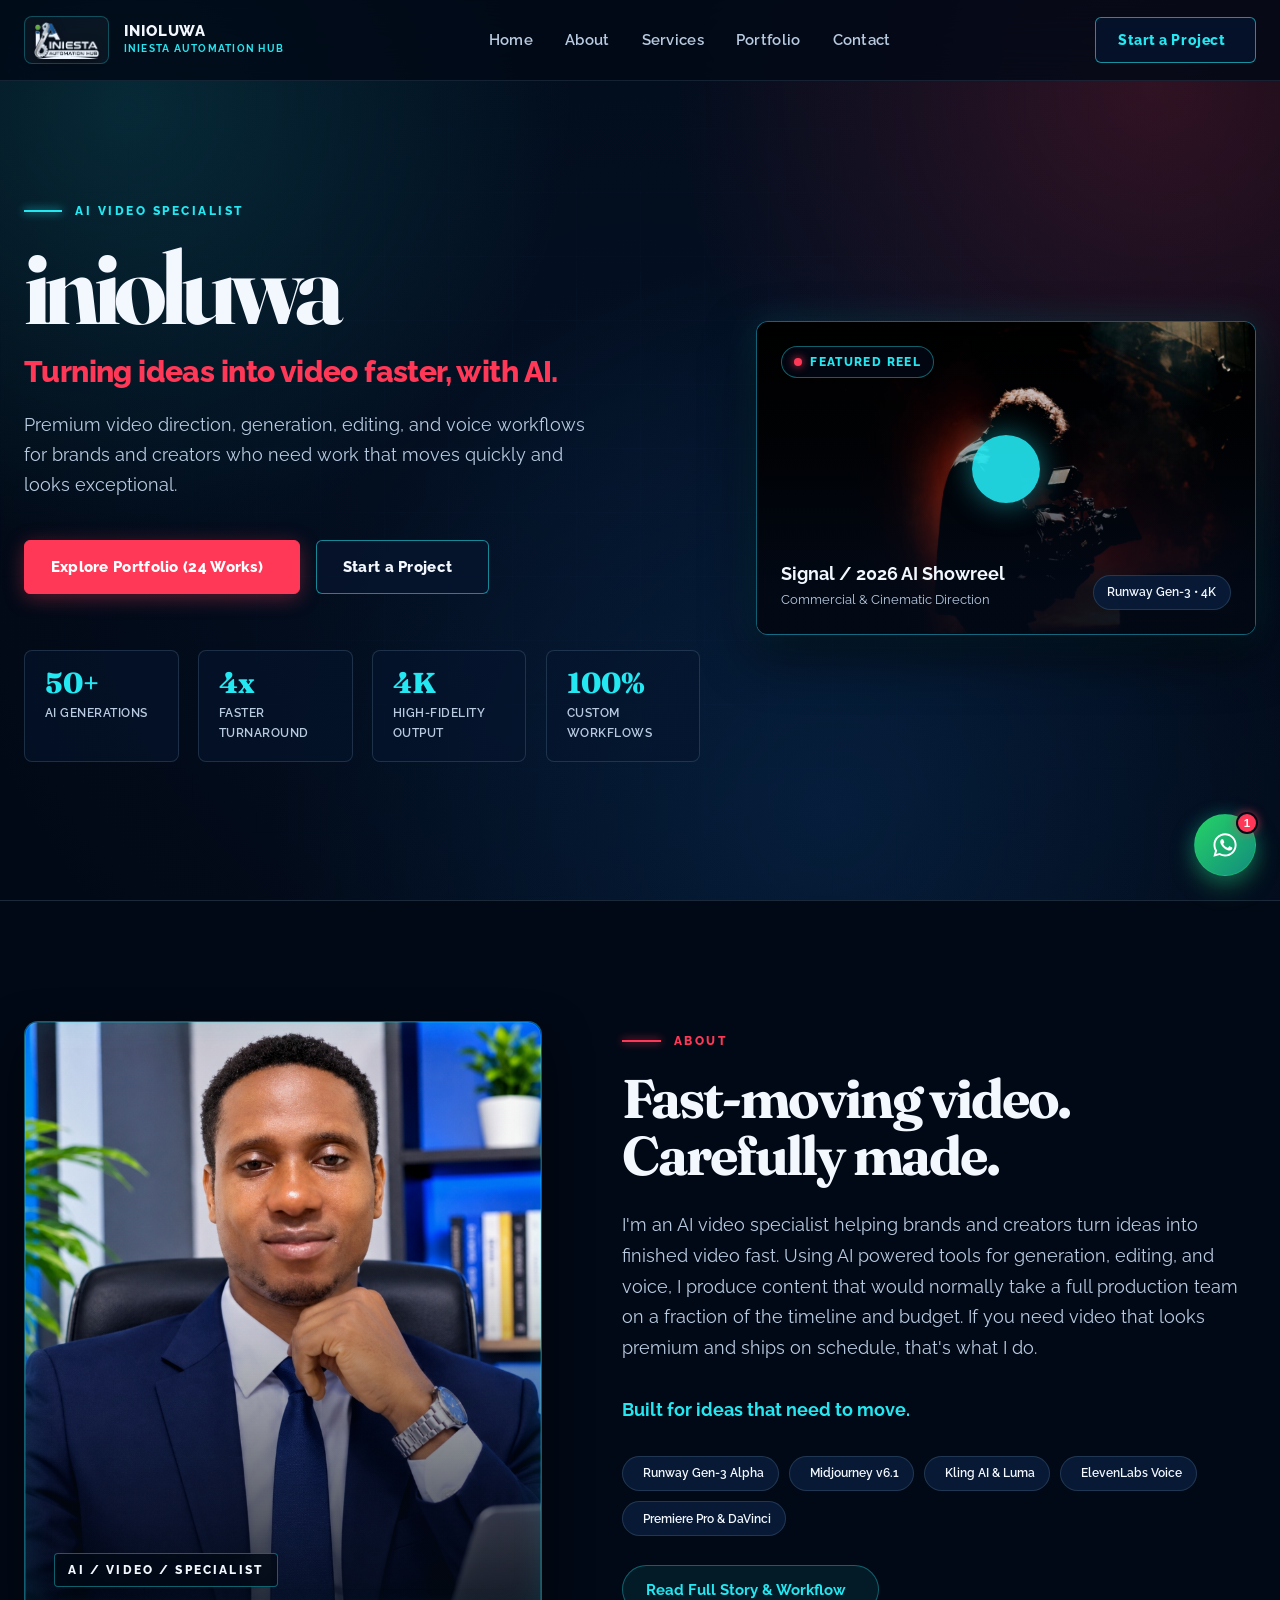
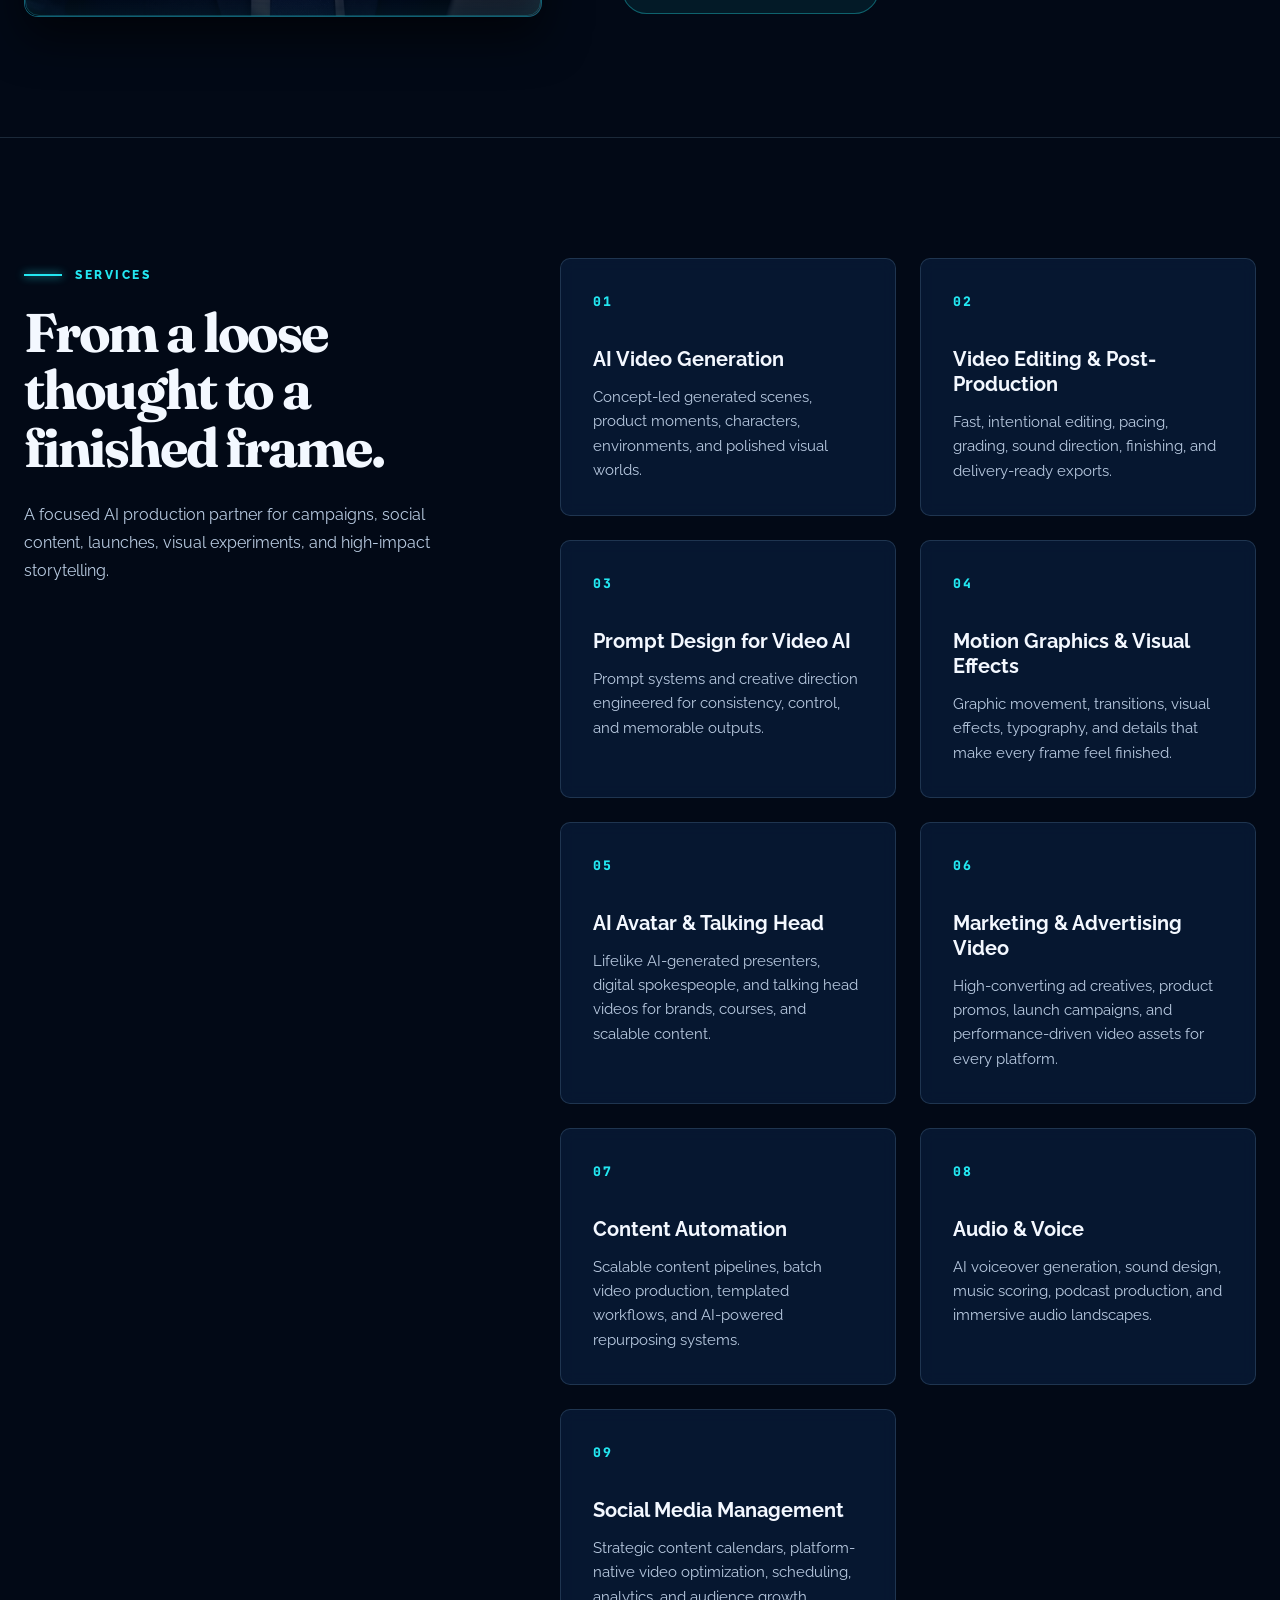
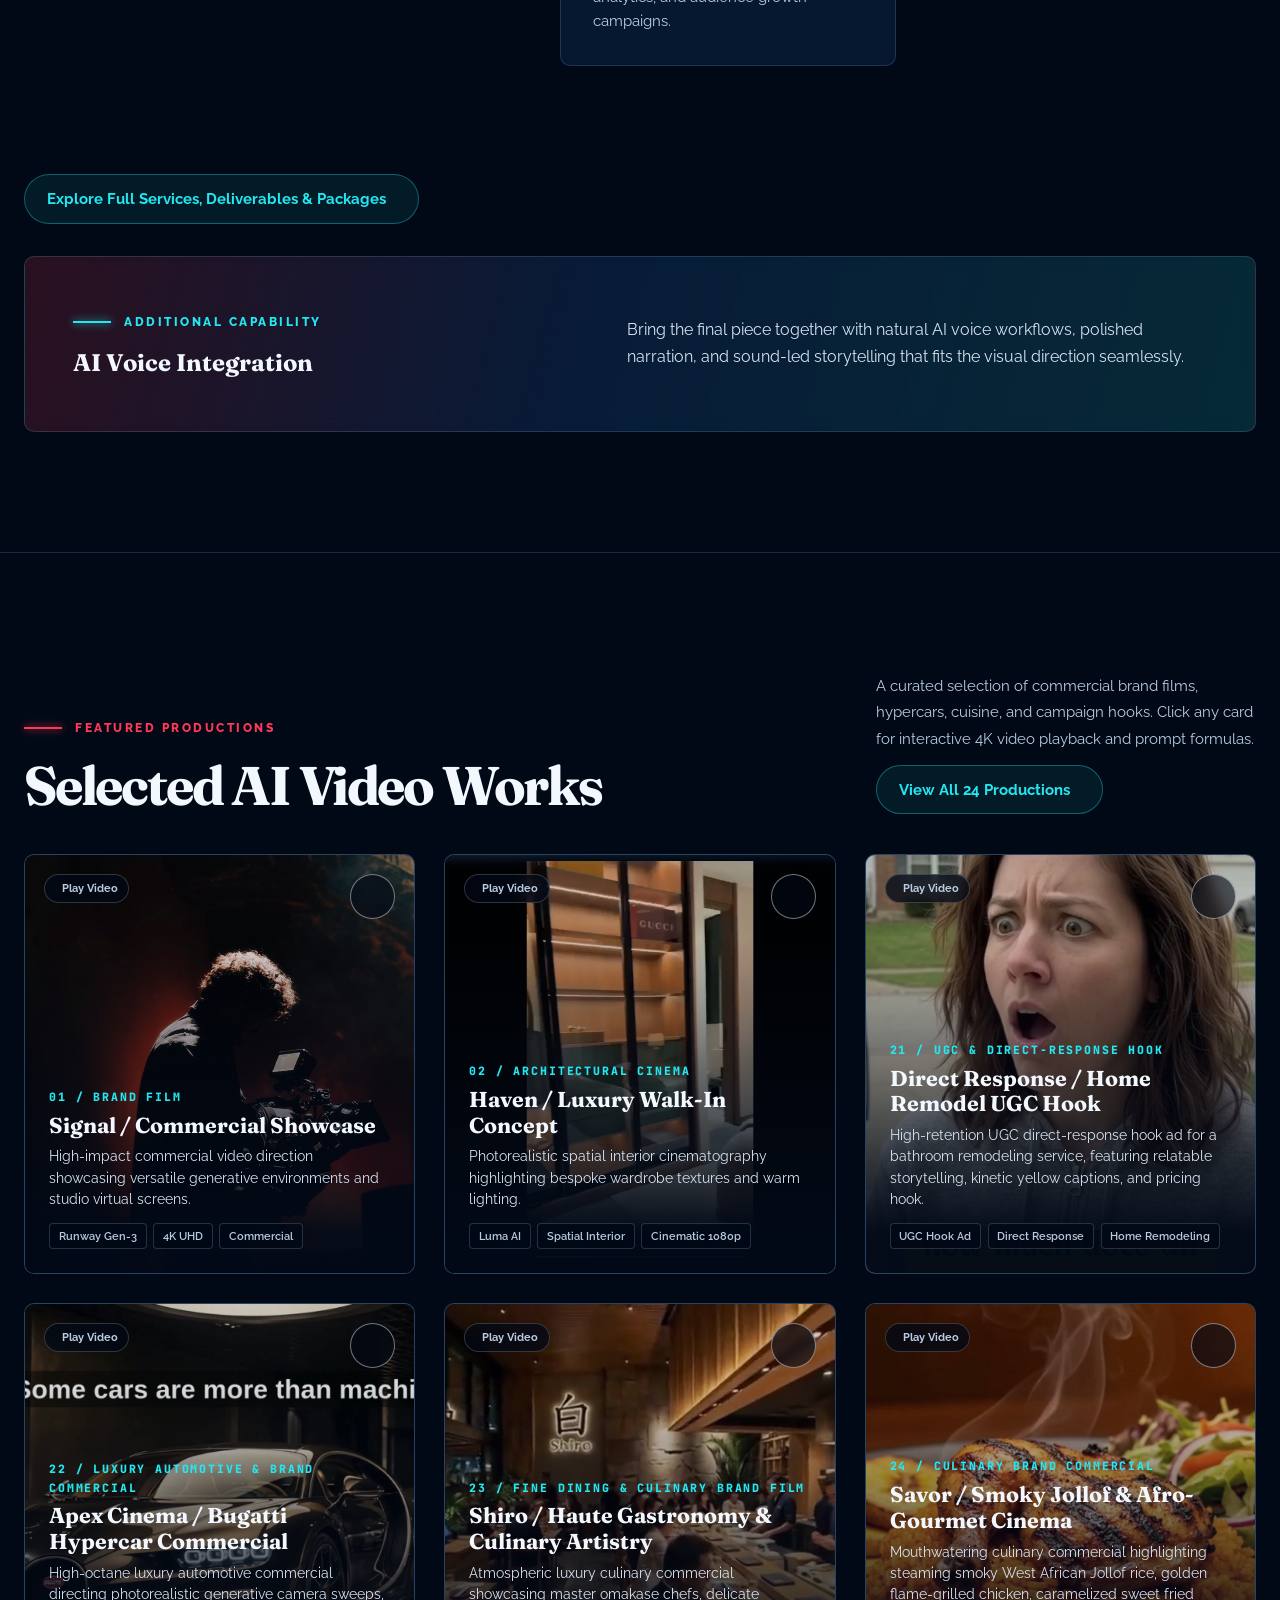
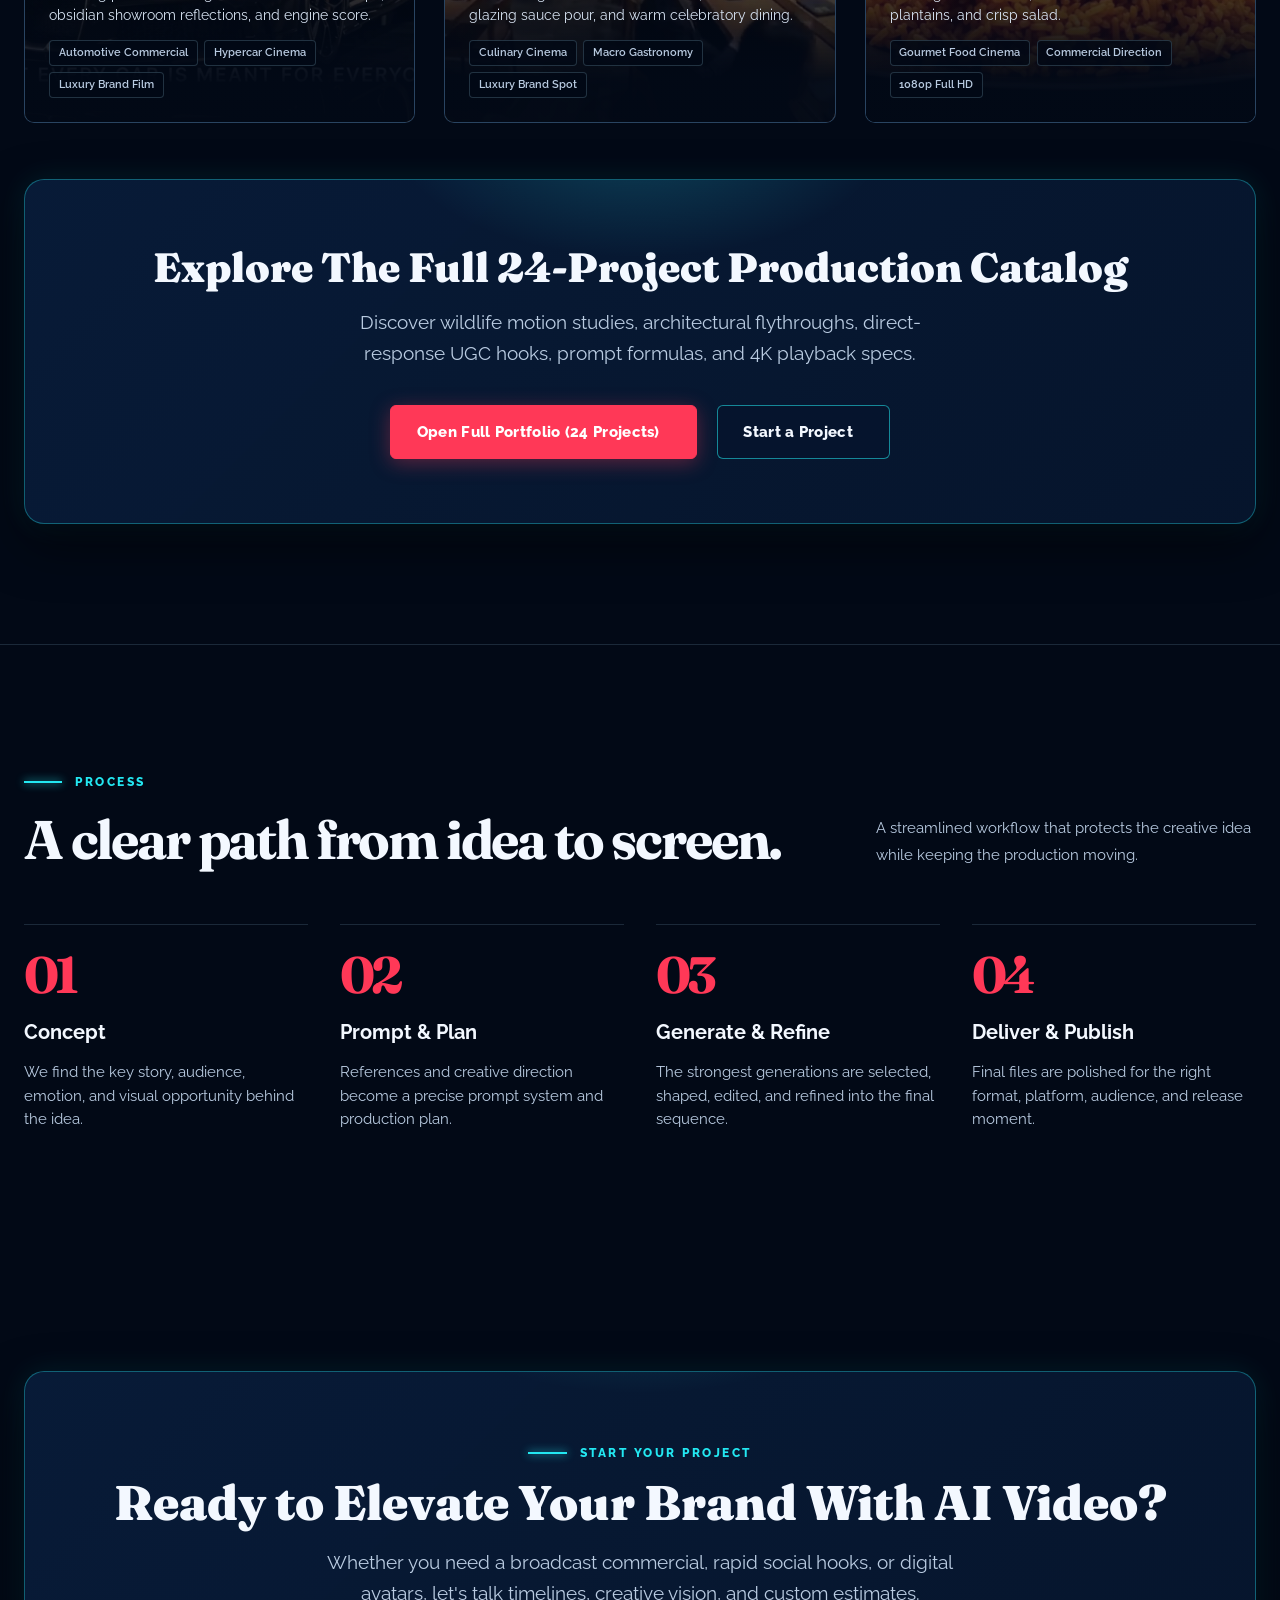
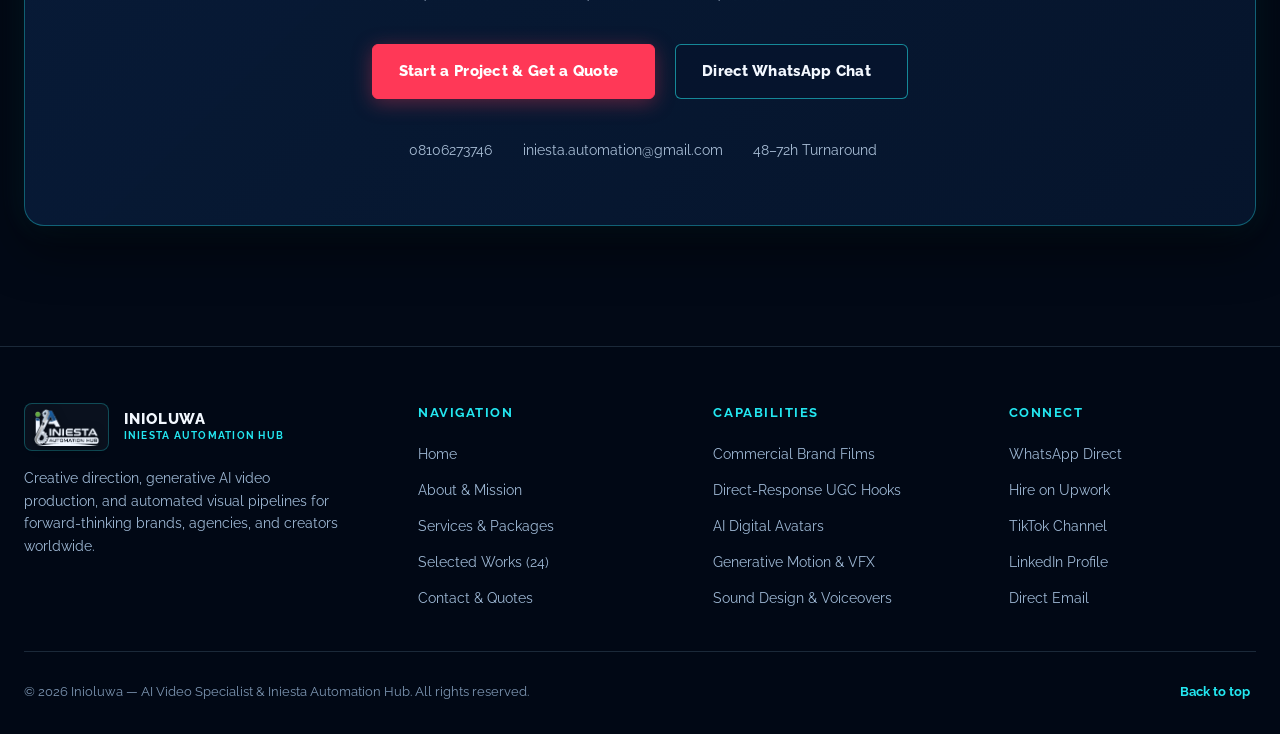
==== commit e128ed62: "fix(nav): remove TikTok icon and link from navigation across all pages" ====
--- a/index.html
+++ b/index.html
@@ -47,10 +47,6 @@
           <a class="nav-link" href="services.html">Services</a>
           <a class="nav-link" href="portfolio.html">Portfolio</a>
           <a class="nav-link" href="contact.html">Contact</a>
-          <a class="nav-link nav-link-tiktok" href="https://www.tiktok.com/@iniesta.automation1" target="_blank" rel="noopener noreferrer" title="Follow on TikTok">
-            <svg viewBox="0 0 24 24" width="14" height="14" fill="currentColor"><path d="M19.59 6.69a4.83 4.83 0 0 1-3.77-4.25V2h-3.45v13.67a2.89 2.89 0 0 1-5.2 1.74 2.89 2.89 0 0 1 2.31-4.64c.298-.002.595.042.88.13V9.4a6.33 6.33 0 0 0-1-.08A6.34 6.34 0 0 0 3 15.66a6.34 6.34 0 0 0 10.82 4.49 6.27 6.27 0 0 0 1.96-4.49V8.69a8.18 8.18 0 0 0 4.81 1.55v-3.5a4.89 4.89 0 0 1-1-.05z"/></svg>
-            <span>TikTok</span>
-          </a>
         </nav>
 
         <!-- Nav CTA & Mobile Menu Toggle -->
@@ -73,13 +69,6 @@
       <a class="mobile-nav-link" href="services.html">Services <i data-lucide="chevron-right"></i></a>
       <a class="mobile-nav-link" href="portfolio.html">Portfolio <i data-lucide="chevron-right"></i></a>
       <a class="mobile-nav-link" href="contact.html">Contact <i data-lucide="chevron-right"></i></a>
-      <a class="mobile-nav-link" href="https://www.tiktok.com/@iniesta.automation1" target="_blank" rel="noopener noreferrer" style="color: var(--cyan);">
-        <span style="display: inline-flex; align-items: center; gap: 0.5rem;">
-          <svg viewBox="0 0 24 24" width="16" height="16" fill="currentColor"><path d="M19.59 6.69a4.83 4.83 0 0 1-3.77-4.25V2h-3.45v13.67a2.89 2.89 0 0 1-5.2 1.74 2.89 2.89 0 0 1 2.31-4.64c.298-.002.595.042.88.13V9.4a6.33 6.33 0 0 0-1-.08A6.34 6.34 0 0 0 3 15.66a6.34 6.34 0 0 0 10.82 4.49 6.27 6.27 0 0 0 1.96-4.49V8.69a8.18 8.18 0 0 0 4.81 1.55v-3.5a4.89 4.89 0 0 1-1-.05z"/></svg>
-          TikTok (@iniesta.automation1)
-        </span>
-        <i data-lucide="arrow-up-right"></i>
-      </a>
       <a class="cta-primary mt-4" href="contact.html">Start a Project</a>
     </div>
 
--- a/css/style.css
+++ b/css/style.css
@@ -1525,21 +1525,6 @@
   flex-shrink: 0;
 }
 
-.nav-link-tiktok {
-  display: inline-flex;
-  align-items: center;
-  gap: 0.35rem;
-}
-
-.nav-link-tiktok svg {
-  color: var(--cyan);
-  transition: transform 0.2s ease;
-}
-
-.nav-link-tiktok:hover svg {
-  transform: scale(1.15);
-}
-
 .back-to-top {
   display: inline-flex;
   align-items: center;
